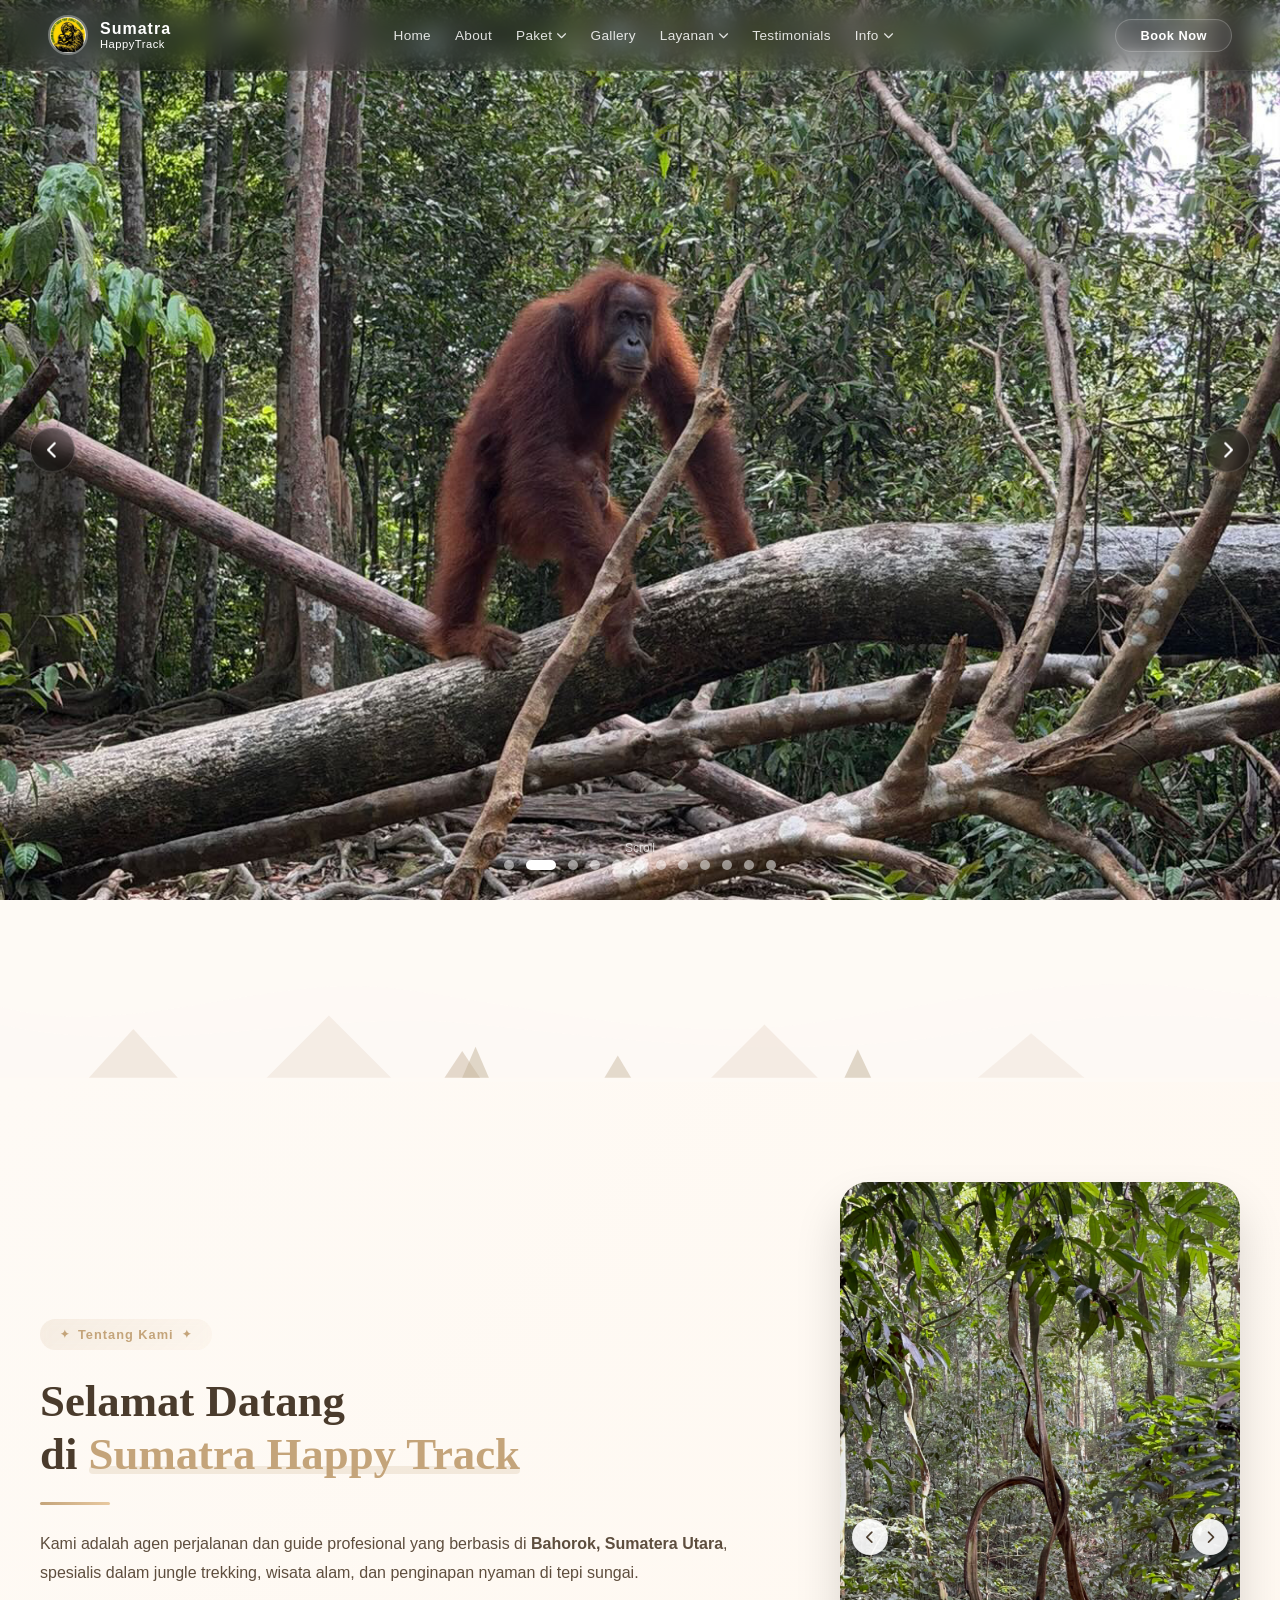
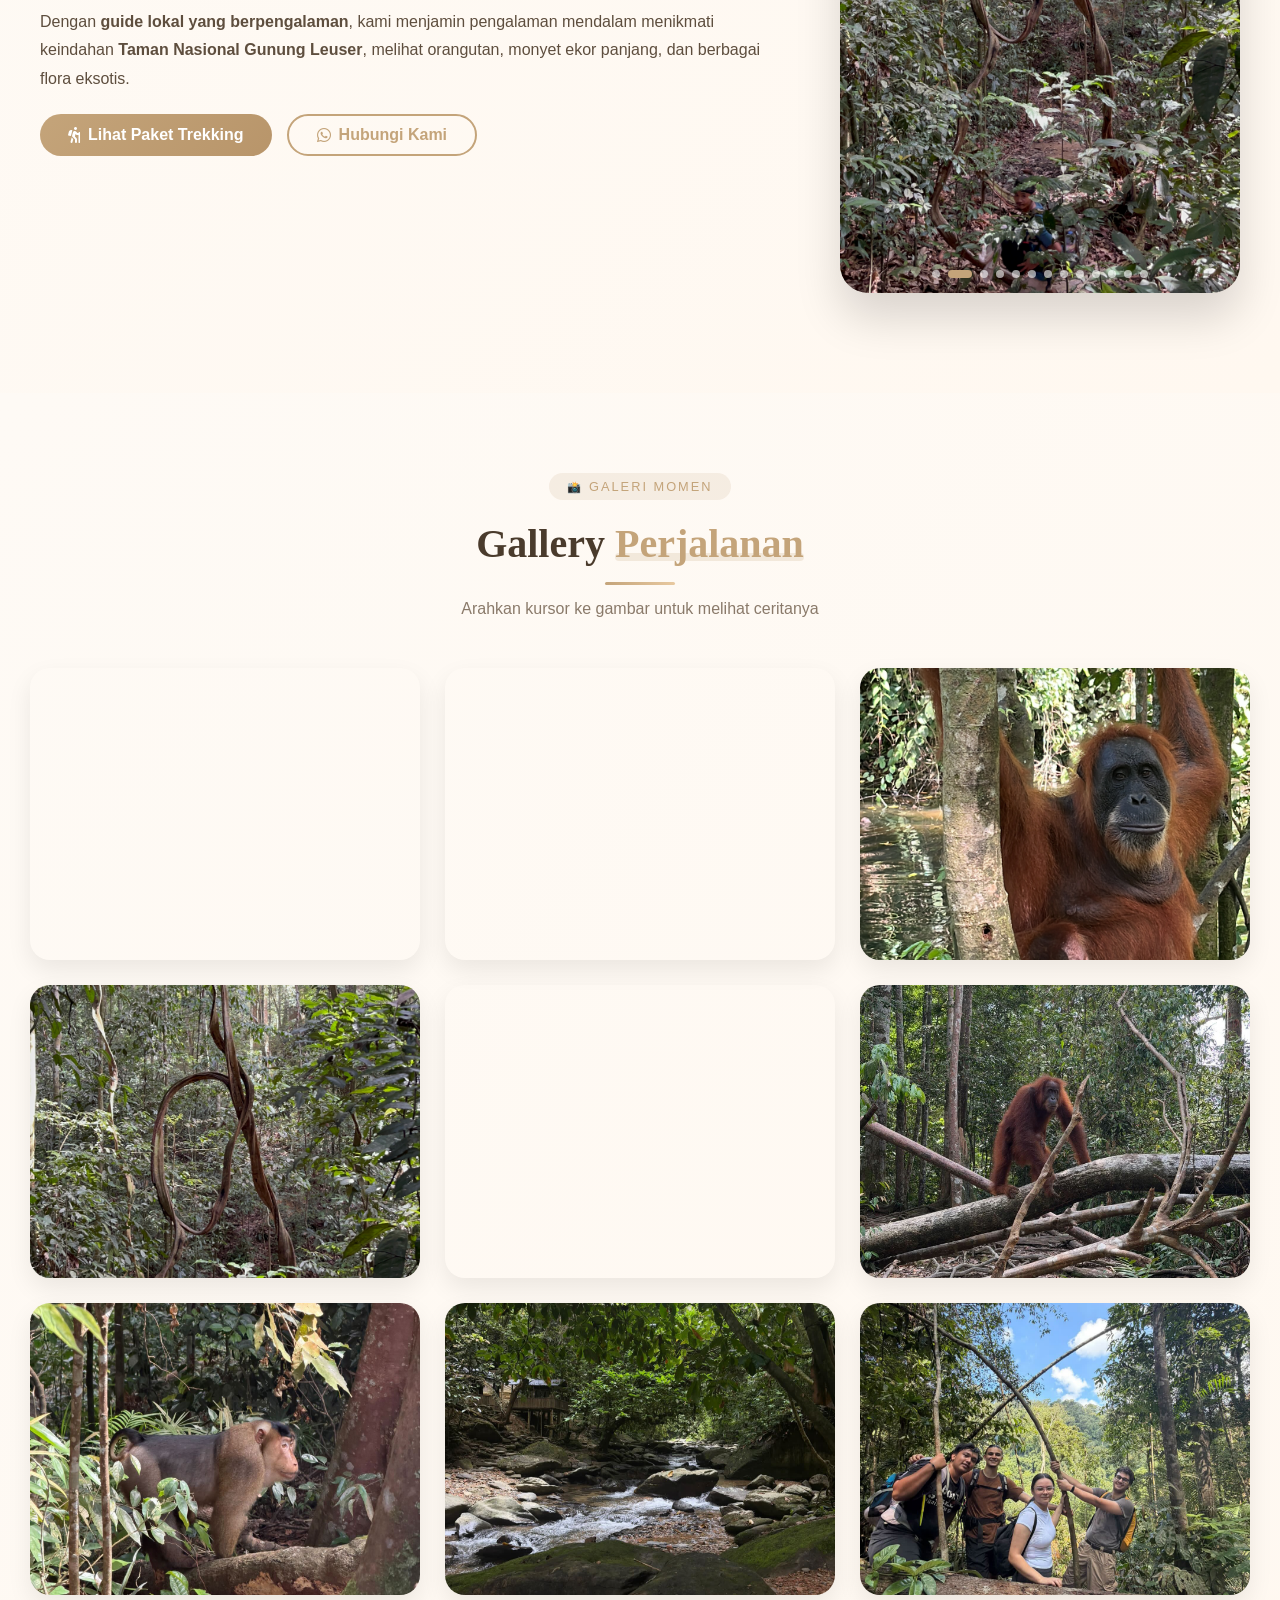
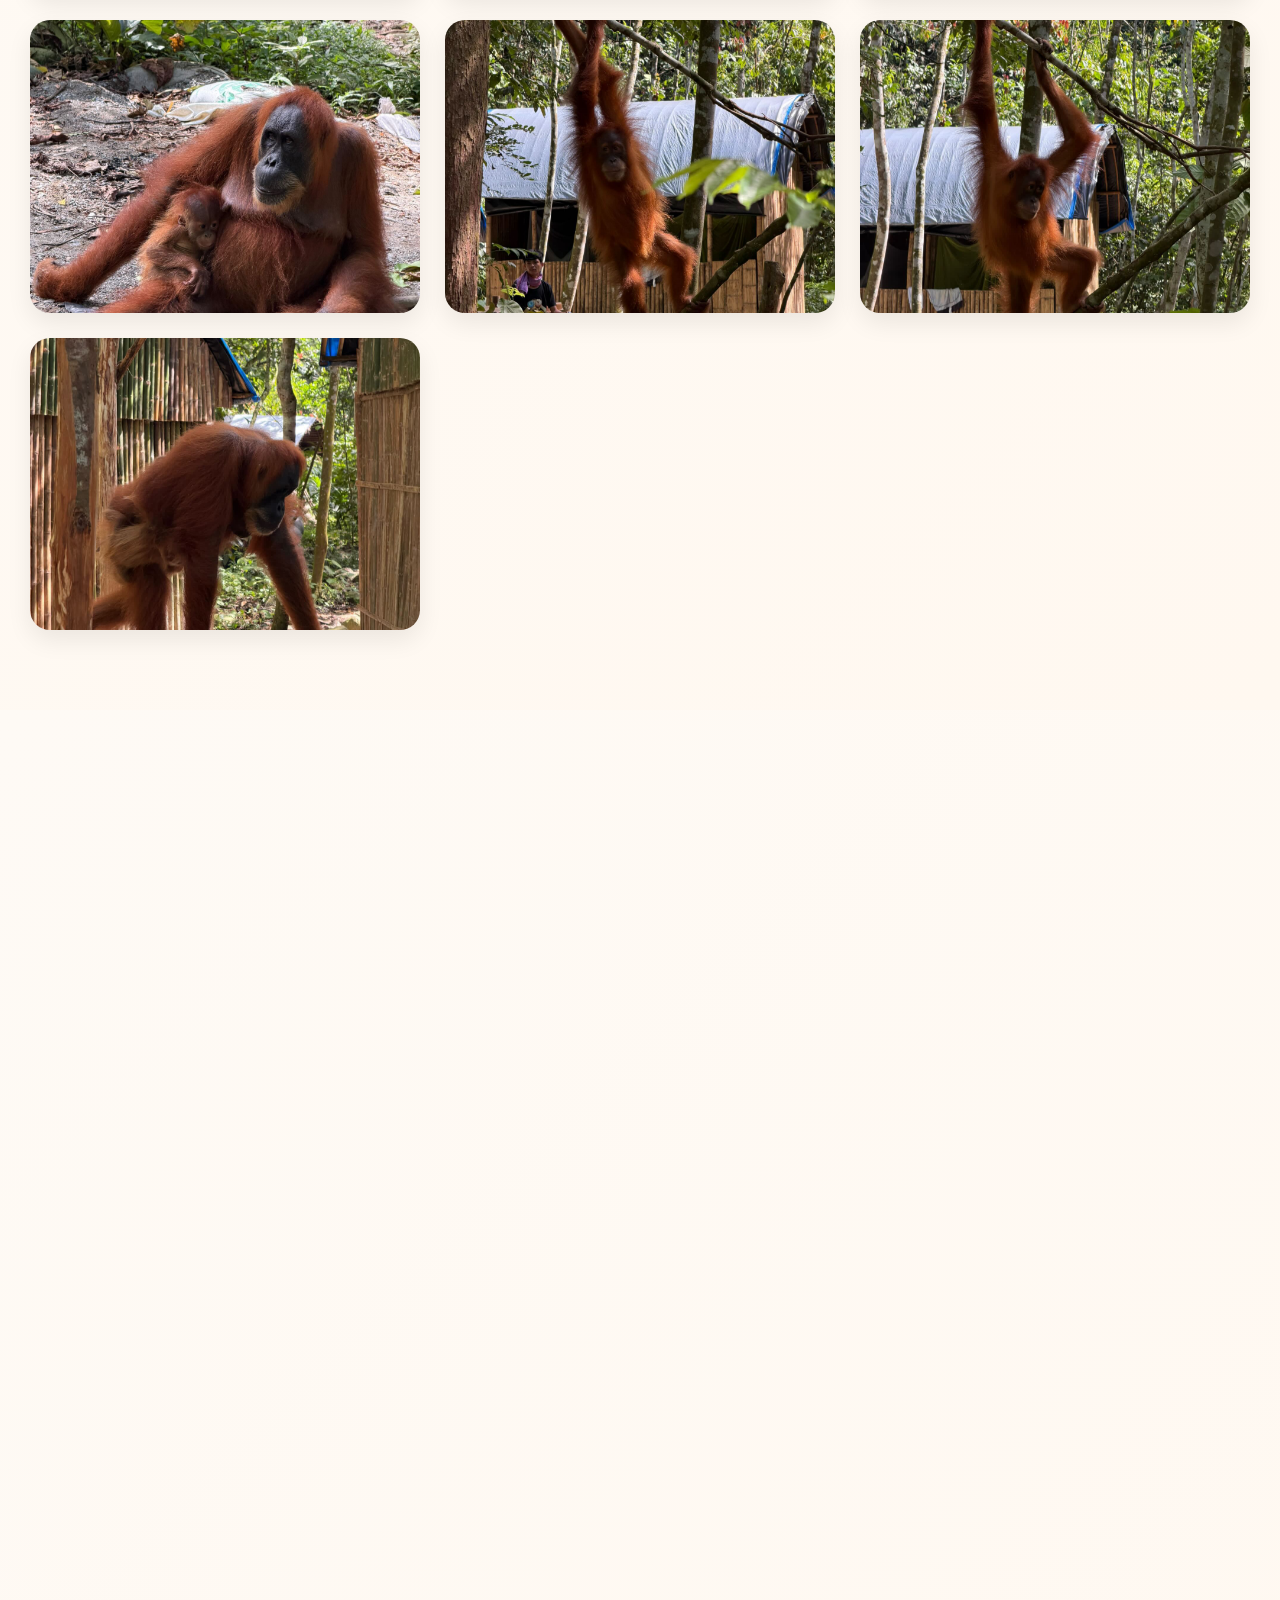
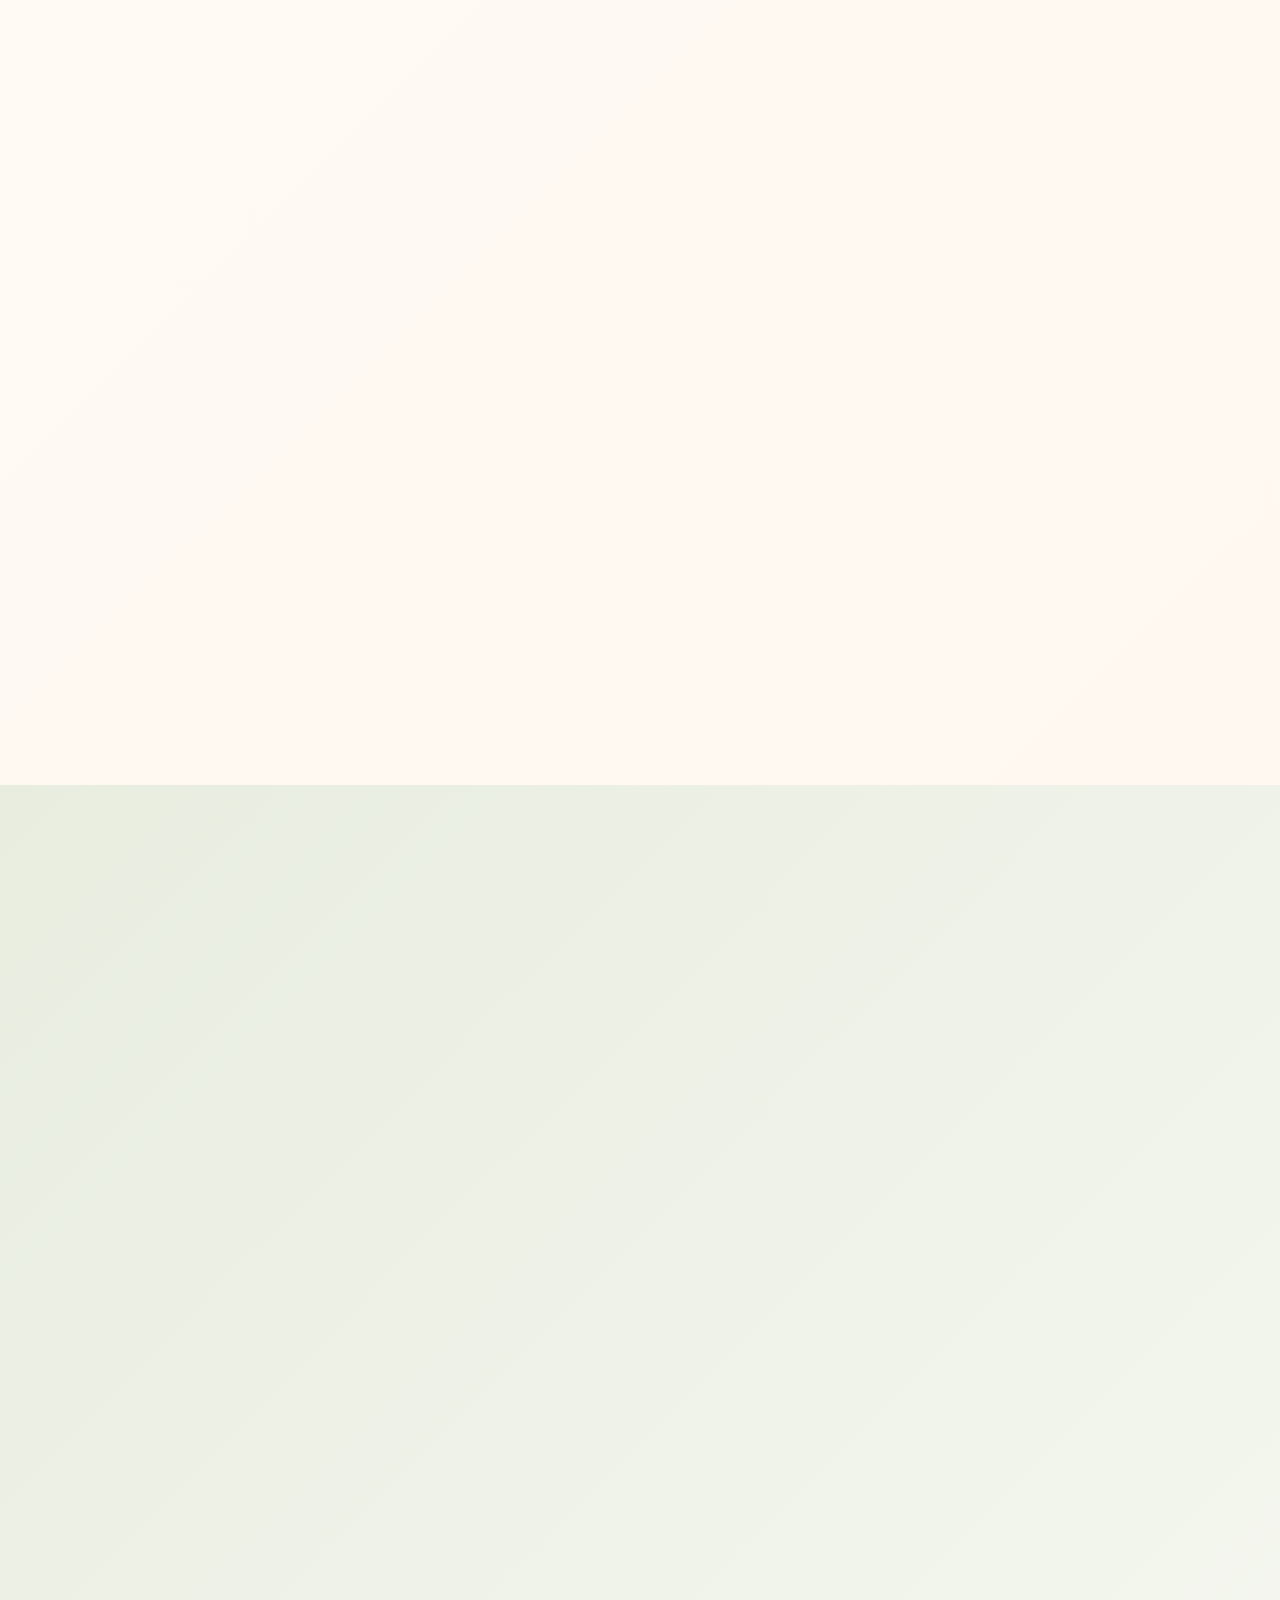
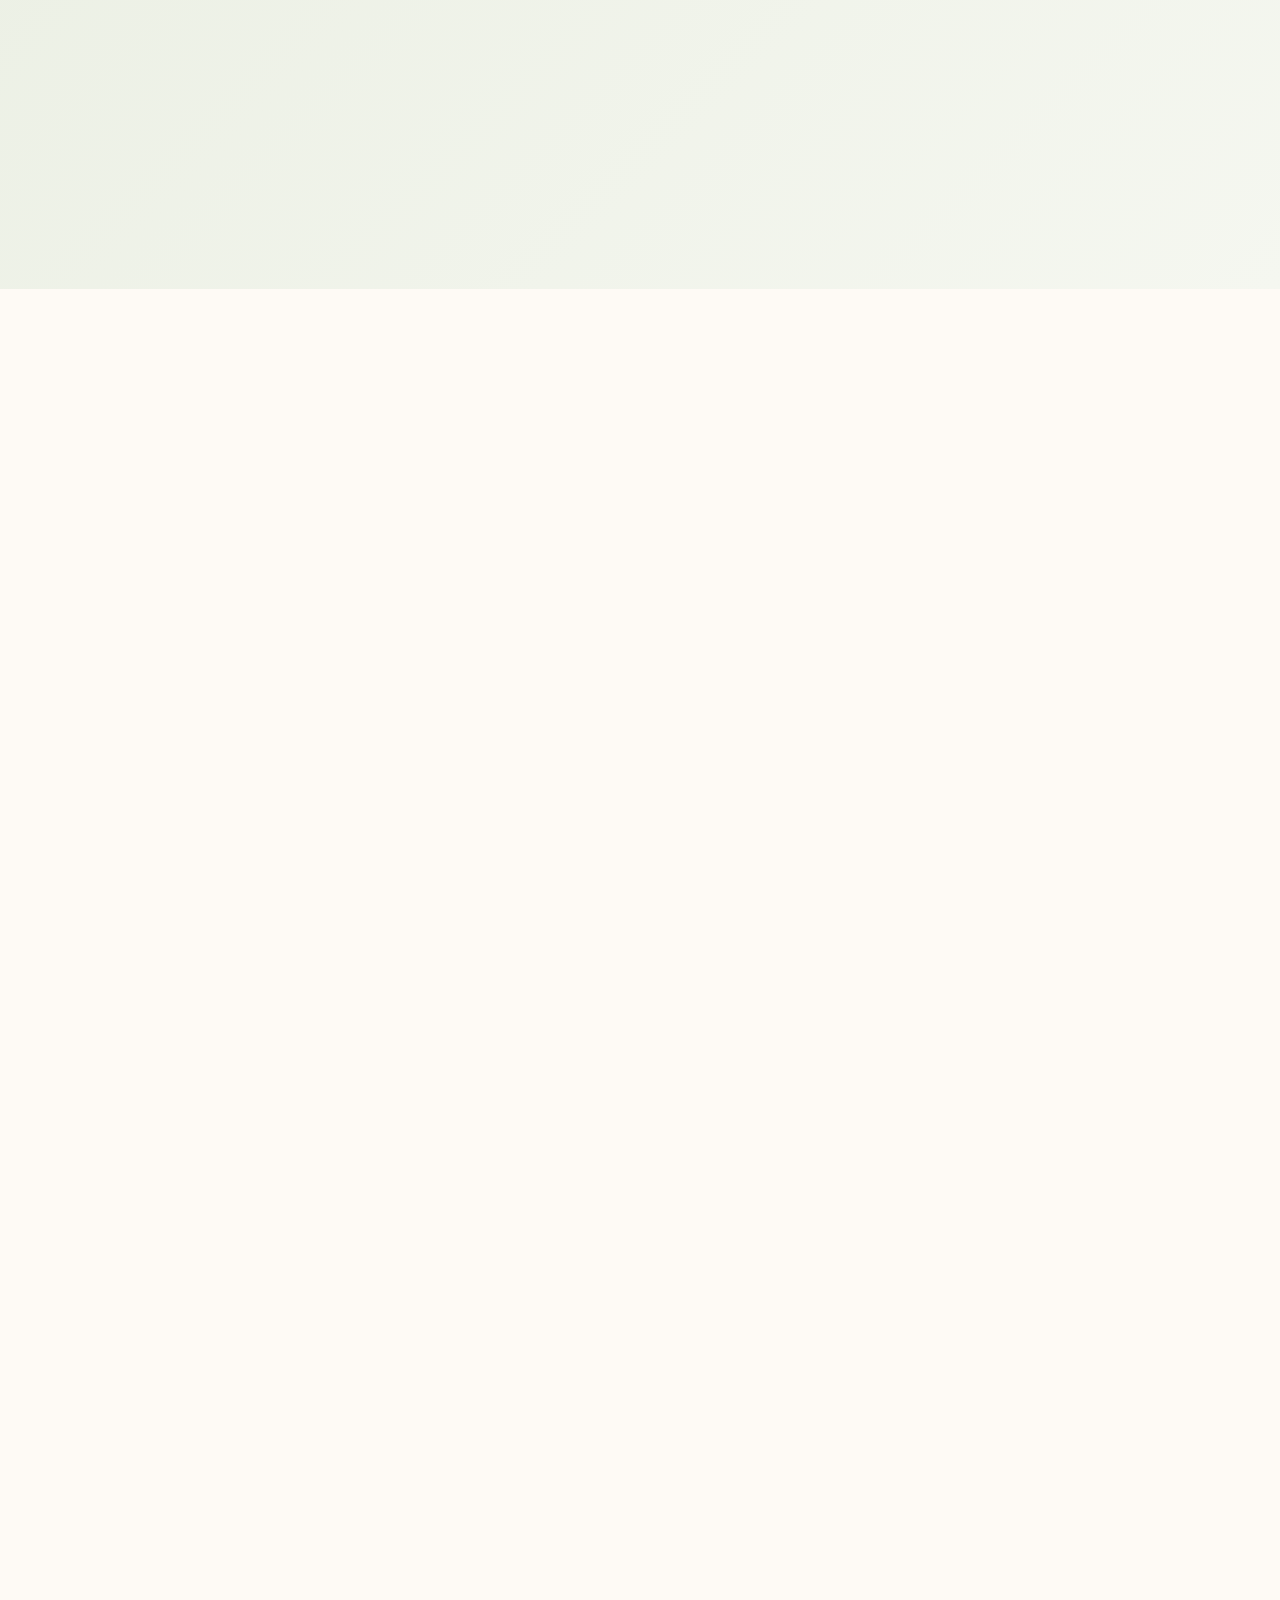
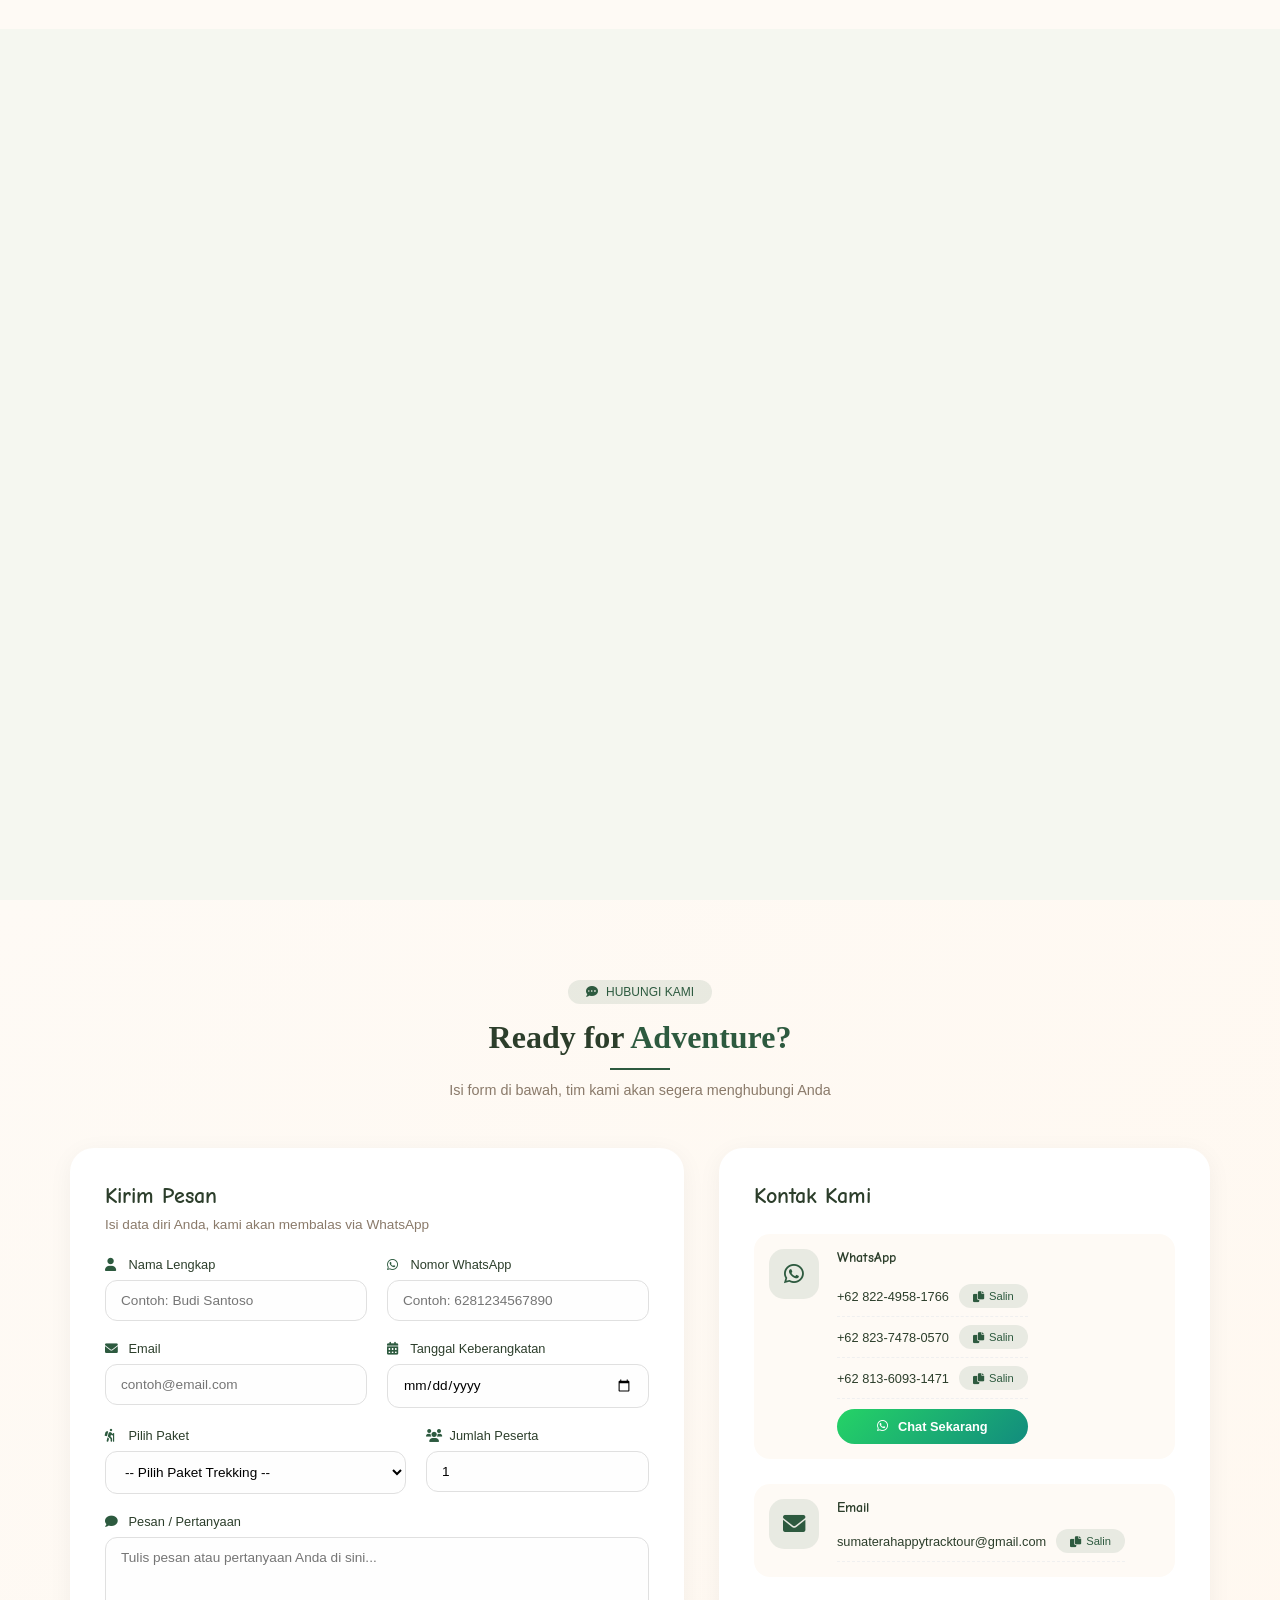
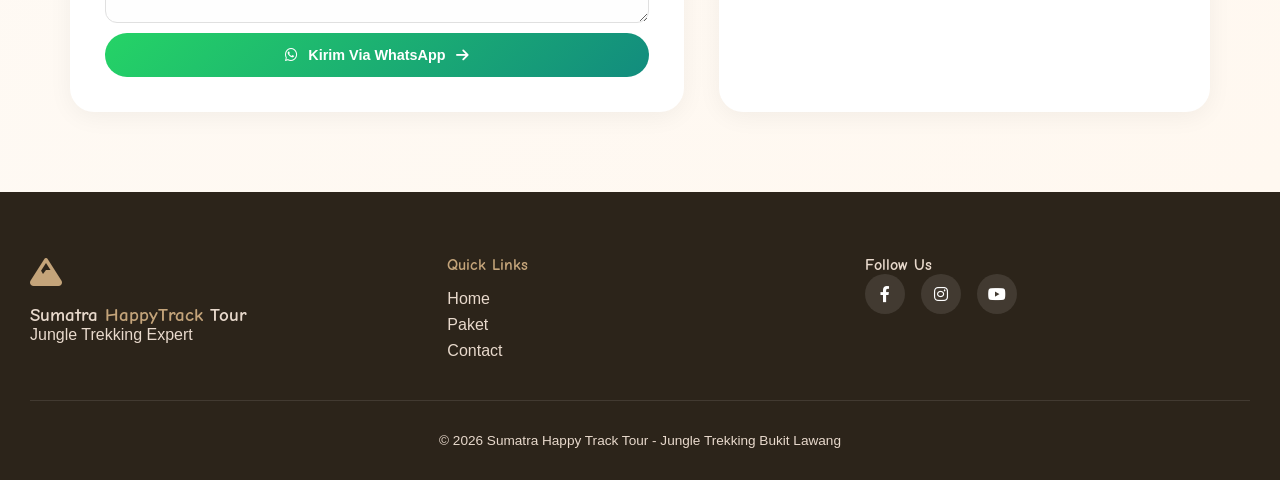
==== index.html @ bbbfa82f "Add files via upload" ====
<!DOCTYPE html>
<html lang="id">
<head>
    <meta charset="UTF-8">
    <meta name="viewport" content="width=device-width, initial-scale=1.0, user-scalable=yes">
    <title>Sumatra Happy Track Tour | Jungle Trekking Adventure</title>
    <link rel="preconnect" href="https://fonts.googleapis.com">
    <link rel="preconnect" href="https://fonts.gstatic.com" crossorigin>
    <link href="https://fonts.googleapis.com/css2?family=Comic+Neue:wght@300;400;500;600;700;800&display=swap" rel="stylesheet">
    <link rel="stylesheet" href="https://cdnjs.cloudflare.com/ajax/libs/font-awesome/6.0.0-beta3/css/all.min.css">
    <link rel="stylesheet" href="https://unpkg.com/aos@next/dist/aos.css" />
    <link rel="stylesheet" href="css/style.css">
</head>

    <!-- ========== NAVBAR DROPDOWN MENARIK ========== -->
    <nav class="navbar elegant-nav transparent">
        <div class="nav-container">
            <div class="logo">
                <a href="index.html">
                    <div class="logo-wrapper">
                        <img src="/logo/logo.PNG" alt="Logo" class="logo-img">
                        <div class="logo-text">
                            <span class="logo-main">Sumatra</span>
                            <span class="logo-accent">HappyTrack</span>
                        </div>
                    </div>
                </a>
            </div>
            
            <div class="nav-menu-wrapper">
                <ul class="nav-menu">
                    <li><a href="index.html#home">Home</a></li>
                    <li><a href="index.html#about">About</a></li>
                    
                    <!-- Dropdown Paket -->
                    <li class="dropdown">
                        <a href="#" class="dropdown-toggle">
                            Paket <i class="fas fa-chevron-down dropdown-icon"></i>
                        </a>
                        <ul class="dropdown-menu">
                            <li><a href="paket.html">Semua Paket</a></li>
                            <li><a href="paket.html#trekking">Trekking Paket</a></li>
                            <li><a href="transportasi.html">Transportasi</a></li>
                        </ul>
                    </li>
                    
                    <li><a href="index.html#gallery">Gallery</a></li>
                    
                    <!-- Dropdown Layanan -->
                    <li class="dropdown">
                        <a href="#" class="dropdown-toggle">
                            Layanan <i class="fas fa-chevron-down dropdown-icon"></i>
                        </a>
                        <ul class="dropdown-menu">
                            <li><a href="index.html#accommodation">Accommodation</a></li>
                            <li><a href="index.html#transportasi">Transportasi</a></li>
                            <li><a href="index.html#activities">Activities</a></li>
                        </ul>
                    </li>
                    
                    <li><a href="index.html#testimonials">Testimonials</a></li>
                    
                    <!-- Dropdown Info -->
                    <li class="dropdown">
                        <a href="#" class="dropdown-toggle">
                            Info <i class="fas fa-chevron-down dropdown-icon"></i>
                        </a>
                        <ul class="dropdown-menu">
                            <li><a href="index.html#faq">FAQ</a></li>
                            <li><a href="index.html#contact">Contact</a></li>
                        </ul>
                    </li>
                </ul>
            </div>
            
            <div class="nav-right">
                <a href="paket.html" class="btn-nav">Book Now</a>
                <div class="hamburger" id="hamburger">
                    <span></span>
                    <span></span>
                    <span></span>
                </div>
            </div>
        </div>
    </nav>

       <!-- ========== HERO FULL LAYAR BERSIH (HANYA SLIDESHOW) ========== -->
    <section id="home" class="hero-clean section-home">
        <div class="hero-slideshow-clean">
            <div class="hero-slide-clean" style="background-image: url('img/IMG_6645.JPG.jpeg');"></div>
            <div class="hero-slide-clean" style="background-image: url('img/IMG_6678.JPG.jpeg');"></div>
            <div class="hero-slide-clean" style="background-image: url('img/IMG_6679.JPG.jpeg');"></div>
            <div class="hero-slide-clean" style="background-image: url('img/IMG_6681.JPG.jpeg');"></div>
            <div class="hero-slide-clean" style="background-image: url('img/IMG_6683.JPG.jpeg');"></div>
            <div class="hero-slide-clean" style="background-image: url('img/IMG_6696.JPG.jpeg');"></div>
            <div class="hero-slide-clean" style="background-image: url('img/IMG_6700.JPG.jpeg');"></div>
            <div class="hero-slide-clean" style="background-image: url('img/IMG_6701.JPG.jpeg');"></div>
            <div class="hero-slide-clean" style="background-image: url('img/IMG_6703.JPG.jpeg');"></div>
        </div>

        <!-- Tombol navigasi -->
        <button class="slide-prev-clean"><i class="fas fa-chevron-left"></i></button>
        <button class="slide-next-clean"><i class="fas fa-chevron-right"></i></button>

        <!-- Dot indicator -->
        <div class="slide-dots-clean">
            <span class="dot-clean"></span>
            <span class="dot-clean"></span>
            <span class="dot-clean"></span>
            <span class="dot-clean"></span>
            <span class="dot-clean"></span>
            <span class="dot-clean"></span>
            <span class="dot-clean"></span>
            <span class="dot-clean"></span>
            <span class="dot-clean"></span>
            <span class="dot-clean"></span>
            <span class="dot-clean"></span>
            <span class="dot-clean"></span>
        </div>

        <!-- Scroll indicator -->
        <div class="scroll-clean">
            <span>Scroll</span>
            <i class="fas fa-chevron-down"></i>
        </div>
    </section>

     <div class="organic-divider">
        <svg class="organic-svg" xmlns="http://www.w3.org/2000/svg" viewBox="0 0 1440 200" preserveAspectRatio="none">
            <!-- Gelombang perbukitan 1 -->
            <path class="organic-wave" d="M0,120 C150,160 300,80 450,100 C600,120 750,160 900,140 C1050,120 1200,80 1350,100 L1440,110 L1440,200 L0,200 Z" fill="#fefaf5" opacity="0.9"/>
            
            <!-- Gelombang perbukitan 2 (lebih dalam) -->
            <path class="organic-wave-2" d="M0,140 C180,180 360,120 540,140 C720,160 900,180 1080,150 C1260,120 1380,130 1440,140 L1440,200 L0,200 Z" fill="#fefaf5" opacity="0.7"/>
            
            <!-- Puncak gunung kecil -->
            <path class="organic-mountain" d="M100,200 L150,145 L200,200 Z" fill="#e8d9cc" opacity="0.5"/>
            <path class="organic-mountain" d="M300,200 L370,130 L440,200 Z" fill="#e8d9cc" opacity="0.4"/>
            <path class="organic-mountain" d="M800,200 L860,140 L920,200 Z" fill="#e8d9cc" opacity="0.45"/>
            <path class="organic-mountain" d="M1100,200 L1160,150 L1220,200 Z" fill="#e8d9cc" opacity="0.35"/>
            
            <!-- Detail puncak hutan -->
            <path class="organic-forest" d="M500,200 L520,170 L540,200 Z" fill="#d4c4b0" opacity="0.6"/>
            <path class="organic-forest" d="M520,200 L535,165 L550,200 Z" fill="#c4b49a" opacity="0.5"/>
            <path class="organic-forest" d="M680,200 L695,175 L710,200 Z" fill="#d4c4b0" opacity="0.6"/>
            <path class="organic-forest" d="M950,200 L965,168 L980,200 Z" fill="#c4b49a" opacity="0.5"/>
        </svg>
    </div>

        <!-- ========== ABOUT SECTION - TEKS LEBIH MENARIK ========== -->
            <!-- ========== ABOUT SECTION - SEDERHANA & BERSIH ========== -->
    <section id="about" class="about-enhanced">
        <div class="container-about">
            <!-- TEKS DI KIRI -->
            <div class="about-text-left" data-aos="fade-right">
                <div class="about-badge">
                    <span class="badge-icon">✦</span> Tentang Kami <span class="badge-icon">✦</span>
                </div>
                
                <h2>
                    Selamat Datang
                    <br>di <span class="highlight-gold">Sumatra Happy Track</span>
                </h2>
                
                <div class="about-underline"></div>
                
                <p class="about-desc">
                    Kami adalah agen perjalanan dan guide profesional yang berbasis di 
                    <strong>Bahorok, Sumatera Utara</strong>, spesialis dalam jungle trekking, 
                    wisata alam, dan penginapan nyaman di tepi sungai.
                </p>
                
                <p class="about-desc">
                    Dengan <strong>guide lokal yang berpengalaman</strong>, kami menjamin 
                    pengalaman mendalam menikmati keindahan 
                    <strong>Taman Nasional Gunung Leuser</strong>, melihat orangutan, 
                    monyet ekor panjang, dan berbagai flora eksotis.
                </p>
                
                <!-- CTA BUTTONS (HANYA TOMBOL) -->
                <div class="about-contact-buttons">
                    <a href="paket.html" class="btn-about-gold">
                        <i class="fas fa-hiking"></i> Lihat Paket Trekking
                    </a>
                    <a href="index.html#contact" class="btn-about-outline">
                        <i class="fab fa-whatsapp"></i> Hubungi Kami
                    </a>
                </div>
            </div>
            
            <!-- GAMBAR DI KANAN (TETAP SAMA) -->
            <div class="about-image-right" data-aos="fade-left">
                <div class="about-slideshow">
                    <div class="about-slide" style="background-image: url('img/IMG_6593.JPG.jpeg');"></div>
                    <div class="about-slide" style="background-image: url('img/IMG_6645.JPG.jpeg');"></div>
                    <div class="about-slide" style="background-image: url('img/IMG_6678.JPG.jpeg');"></div>
                    <div class="about-slide" style="background-image: url('img/IMG_6679.JPG.jpeg');"></div>
                    <div class="about-slide" style="background-image: url('img/IMG_6681.JPG.jpeg');"></div>
                    <div class="about-slide" style="background-image: url('img/IMG_6683.JPG.jpeg');"></div>
                    <div class="about-slide" style="background-image: url('img/IMG_6696.JPG.jpeg');"></div>
                    <div class="about-slide" style="background-image: url('img/IMG_6700.JPG.jpeg');"></div>
                    <div class="about-slide" style="background-image: url('img/IMG_6701.JPG.jpeg');"></div>
                    <div class="about-slide" style="background-image: url('img/IMG_6703.JPG.jpeg');"></div>
                </div>
                
                <button class="about-slide-prev"><i class="fas fa-chevron-left"></i></button>
                <button class="about-slide-next"><i class="fas fa-chevron-right"></i></button>
                
                <div class="about-slide-dots">
                    <span class="about-dot active"></span>
                    <span class="about-dot"></span>
                    <span class="about-dot"></span>
                    <span class="about-dot"></span>
                    <span class="about-dot"></span>
                    <span class="about-dot"></span>
                    <span class="about-dot"></span>
                    <span class="about-dot"></span>
                    <span class="about-dot"></span>
                    <span class="about-dot"></span>
                    <span class="about-dot"></span>
                    <span class="about-dot"></span>
                    <span class="about-dot"></span>
                </div>
            </div>
        </div>
    </section>

        <!-- ========== GALLERY - TEKS DARI KANAN KE KIRI, SETENGAH GAMBAR ========== -->
    <section id="gallery" class="gallery-slide-half">
        <div class="container-gallery-slide">
            <div class="gallery-header-slide" data-aos="fade-up">
                <div class="gallery-badge-slide">
                    <span class="badge-icon">📸</span> GALERI MOMEN
                </div>
                <h2>Gallery <span class="highlight-gold">Perjalanan</span></h2>
                <div class="gallery-underline-slide"></div>
                <p class="gallery-subtitle-slide">Arahkan kursor ke gambar untuk melihat ceritanya</p>
            </div>

            <!-- GALLERY GRID -->
            <div class="gallery-grid-slide" data-aos="fade-up" data-aos-delay="100">
                
                <!-- Gambar 1 -->
                <div class="gallery-slide-card" data-img="img/IMG_6525.HEIC" data-title="Trekking Hutan Tropis" data-desc="Menyusuri hutan tropis Sumatera bersama guide lokal yang ramah">
                    <div class="gallery-slide-image" style="background-image: url('img/IMG_6525.HEIC');"></div>
                    <div class="gallery-slide-caption">
                        <div class="caption-slide-content">
                            <i class="fas fa-hiking"></i>
                            <h3>Trekking Hutan Tropis</h3>
                            <p>Menyusuri hutan tropis Sumatera bersama guide lokal yang ramah</p>
                            <button class="slide-view-btn" data-img="img/IMG_6525.HEIC" data-title="Trekking Hutan Tropis" data-desc="Menyusuri hutan tropis Sumatera bersama guide lokal yang ramah">
                                <i class="fas fa-eye"></i> Lihat
                            </button>
                        </div>
                    </div>
                </div>
                
                <!-- Gambar 2 -->
                <div class="gallery-slide-card" data-img="img/IMG_6526.HEIC" data-title="Bertemu Orangutan" data-desc="Momen langka bertemu orangutan liar di habitat aslinya">
                    <div class="gallery-slide-image" style="background-image: url('img/IMG_6526.HEIC');"></div>
                    <div class="gallery-slide-caption">
                        <div class="caption-slide-content">
                            <i class="fas fa-monkey"></i>
                            <h3>Bertemu Orangutan</h3>
                            <p>Momen langka bertemu orangutan liar di habitat aslinya</p>
                            <button class="slide-view-btn" data-img="img/IMG_6526.HEIC" data-title="Bertemu Orangutan" data-desc="Momen langka bertemu orangutan liar di habitat aslinya">
                                <i class="fas fa-eye"></i> Lihat
                            </button>
                        </div>
                    </div>
                </div>
                
                <!-- Gambar 3 -->
                <div class="gallery-slide-card" data-img="img/IMG_6593.JPG.jpeg" data-title="Sungai Jernih" data-desc="Pemandangan sungai yang jernih di tengah hutan Bukit Lawang">
                    <div class="gallery-slide-image" style="background-image: url('img/IMG_6593.JPG.jpeg');"></div>
                    <div class="gallery-slide-caption">
                        <div class="caption-slide-content">
                            <i class="fas fa-water"></i>
                            <h3>Sungai Jernih</h3>
                            <p>Pemandangan sungai yang jernih di tengah hutan Bukit Lawang</p>
                            <button class="slide-view-btn" data-img="img/IMG_6593.JPG.jpeg" data-title="Sungai Jernih" data-desc="Pemandangan sungai yang jernih di tengah hutan Bukit Lawang">
                                <i class="fas fa-eye"></i> Lihat
                            </button>
                        </div>
                    </div>
                </div>
                
                <!-- Gambar 4 -->
                <div class="gallery-slide-card" data-img="img/IMG_6645.JPG.jpeg" data-title="Jalur Menantang" data-desc="Trekking melewati jalur terjal dengan pemandangan memukau">
                    <div class="gallery-slide-image" style="background-image: url('img/IMG_6645.JPG.jpeg');"></div>
                    <div class="gallery-slide-caption">
                        <div class="caption-slide-content">
                            <i class="fas fa-mountain"></i>
                            <h3>Jalur Menantang</h3>
                            <p>Trekking melewati jalur terjal dengan pemandangan memukau</p>
                            <button class="slide-view-btn" data-img="img/IMG_6645.JPG.jpeg" data-title="Jalur Menantang" data-desc="Trekking melewati jalur terjal dengan pemandangan memukau">
                                <i class="fas fa-eye"></i> Lihat
                            </button>
                        </div>
                    </div>
                </div>
                
                <!-- Gambar 5 -->
                <div class="gallery-slide-card" data-img="img/IMG_6648.HEIC" data-title="Tim Profesional" data-desc="Didampingi guide berpengalaman yang ramah dan profesional">
                    <div class="gallery-slide-image" style="background-image: url('img/IMG_6648.HEIC');"></div>
                    <div class="gallery-slide-caption">
                        <div class="caption-slide-content">
                            <i class="fas fa-users"></i>
                            <h3>Tim Profesional</h3>
                            <p>Didampingi guide berpengalaman yang ramah dan profesional</p>
                            <button class="slide-view-btn" data-img="img/IMG_6648.HEIC" data-title="Tim Profesional" data-desc="Didampingi guide berpengalaman yang ramah dan profesional">
                                <i class="fas fa-eye"></i> Lihat
                            </button>
                        </div>
                    </div>
                </div>
                
                <!-- Gambar 6 -->
                <div class="gallery-slide-card" data-img="img/IMG_6678.JPG.jpeg" data-title="Flora Endemik" data-desc="Keindahan flora unik yang hanya ada di Gunung Leuser">
                    <div class="gallery-slide-image" style="background-image: url('img/IMG_6678.JPG.jpeg');"></div>
                    <div class="gallery-slide-caption">
                        <div class="caption-slide-content">
                            <i class="fas fa-leaf"></i>
                            <h3>Flora Endemik</h3>
                            <p>Keindahan flora unik yang hanya ada di Gunung Leuser</p>
                            <button class="slide-view-btn" data-img="img/IMG_6678.JPG.jpeg" data-title="Flora Endemik" data-desc="Keindahan flora unik yang hanya ada di Gunung Leuser">
                                <i class="fas fa-eye"></i> Lihat
                            </button>
                        </div>
                    </div>
                </div>
                
                <!-- Gambar 7 -->
                <div class="gallery-slide-card" data-img="img/IMG_6679.JPG.jpeg" data-title="Camping Adventure" data-desc="Bermalam di hutan ditemani suara alam yang menenangkan">
                    <div class="gallery-slide-image" style="background-image: url('img/IMG_6679.JPG.jpeg');"></div>
                    <div class="gallery-slide-caption">
                        <div class="caption-slide-content">
                            <i class="fas fa-campground"></i>
                            <h3>Camping Adventure</h3>
                            <p>Bermalam di hutan ditemani suara alam yang menenangkan</p>
                            <button class="slide-view-btn" data-img="img/IMG_6679.JPG.jpeg" data-title="Camping Adventure" data-desc="Bermalam di hutan ditemani suara alam yang menenangkan">
                                <i class="fas fa-eye"></i> Lihat
                            </button>
                        </div>
                    </div>
                </div>
                
                <!-- Gambar 8 -->
                <div class="gallery-slide-card" data-img="img/IMG_6681.JPG.jpeg" data-title="Sunrise di Hutan" data-desc="Matahari terbit dari balik pepohonan hutan Sumatera">
                    <div class="gallery-slide-image" style="background-image: url('img/IMG_6681.JPG.jpeg');"></div>
                    <div class="gallery-slide-caption">
                        <div class="caption-slide-content">
                            <i class="fas fa-sun"></i>
                            <h3>Sunrise di Hutan</h3>
                            <p>Matahari terbit dari balik pepohonan hutan Sumatera</p>
                            <button class="slide-view-btn" data-img="img/IMG_6681.JPG.jpeg" data-title="Sunrise di Hutan" data-desc="Matahari terbit dari balik pepohonan hutan Sumatera">
                                <i class="fas fa-eye"></i> Lihat
                            </button>
                        </div>
                    </div>
                </div>
                
                <!-- Gambar 9 -->
                <div class="gallery-slide-card" data-img="img/IMG_6683.JPG.jpeg" data-title="River Tubing" data-desc="Sensasi menyusuri sungai dengan arus yang menyegarkan">
                    <div class="gallery-slide-image" style="background-image: url('img/IMG_6683.JPG.jpeg');"></div>
                    <div class="gallery-slide-caption">
                        <div class="caption-slide-content">
                            <i class="fas fa-swimmer"></i>
                            <h3>River Tubing</h3>
                            <p>Sensasi menyusuri sungai dengan arus yang menyegarkan</p>
                            <button class="slide-view-btn" data-img="img/IMG_6683.JPG.jpeg" data-title="River Tubing" data-desc="Sensasi menyusuri sungai dengan arus yang menyegarkan">
                                <i class="fas fa-eye"></i> Lihat
                            </button>
                        </div>
                    </div>
                </div>
                
                <!-- Gambar 10 -->
                <div class="gallery-slide-card" data-img="img/IMG_6696.JPG.jpeg" data-title="Spot Foto Eksotis" data-desc="Spot foto terbaik dengan latar hutan tropis">
                    <div class="gallery-slide-image" style="background-image: url('img/IMG_6696.JPG.jpeg');"></div>
                    <div class="gallery-slide-caption">
                        <div class="caption-slide-content">
                            <i class="fas fa-camera"></i>
                            <h3>Spot Foto Eksotis</h3>
                            <p>Spot foto terbaik dengan latar hutan tropis</p>
                            <button class="slide-view-btn" data-img="img/IMG_6696.JPG.jpeg" data-title="Spot Foto Eksotis" data-desc="Spot foto terbaik dengan latar hutan tropis">
                                <i class="fas fa-eye"></i> Lihat
                            </button>
                        </div>
                    </div>
                </div>
                
                <!-- Gambar 11 -->
                <div class="gallery-slide-card" data-img="img/IMG_6700.JPG.jpeg" data-title="Monyet Ramah" data-desc="Monyet ramah yang sering menemani perjalanan">
                    <div class="gallery-slide-image" style="background-image: url('img/IMG_6700.JPG.jpeg');"></div>
                    <div class="gallery-slide-caption">
                        <div class="caption-slide-content">
                            <i class="fas fa-paw"></i>
                            <h3>Monyet Ramah</h3>
                            <p>Monyet ramah yang sering menemani perjalanan</p>
                            <button class="slide-view-btn" data-img="img/IMG_6700.JPG.jpeg" data-title="Monyet Ramah" data-desc="Monyet ramah yang sering menemani perjalanan">
                                <i class="fas fa-eye"></i> Lihat
                            </button>
                        </div>
                    </div>
                </div>
                
                <!-- Gambar 12 -->
                <div class="gallery-slide-card" data-img="img/IMG_6701.JPG.jpeg" data-title="Air Terjun Tersembunyi" data-desc="Air terjun cantik di dalam kawasan Gunung Leuser">
                    <div class="gallery-slide-image" style="background-image: url('img/IMG_6701.JPG.jpeg');"></div>
                    <div class="gallery-slide-caption">
                        <div class="caption-slide-content">
                            <i class="fas fa-tint"></i>
                            <h3>Air Terjun Tersembunyi</h3>
                            <p>Air terjun cantik di dalam kawasan Gunung Leuser</p>
                            <button class="slide-view-btn" data-img="img/IMG_6701.JPG.jpeg" data-title="Air Terjun Tersembunyi" data-desc="Air terjun cantik di dalam kawasan Gunung Leuser">
                                <i class="fas fa-eye"></i> Lihat
                            </button>
                        </div>
                    </div>
                </div>
                
                <!-- Gambar 13 -->
                <div class="gallery-slide-card" data-img="img/IMG_6703.JPG.jpeg" data-title="Kebahagiaan Sejati" data-desc="Mengabadikan momen bahagia bersama rombongan trekking">
                    <div class="gallery-slide-image" style="background-image: url('img/IMG_6703.JPG.jpeg');"></div>
                    <div class="gallery-slide-caption">
                        <div class="caption-slide-content">
                            <i class="fas fa-smile"></i>
                            <h3>Kebahagiaan Sejati</h3>
                            <p>Mengabadikan momen bahagia bersama rombongan trekking</p>
                            <button class="slide-view-btn" data-img="img/IMG_6703.JPG.jpeg" data-title="Kebahagiaan Sejati" data-desc="Mengabadikan momen bahagia bersama rombongan trekking">
                                <i class="fas fa-eye"></i> Lihat
                            </button>
                        </div>
                    </div>
                </div>
            </div>
        </div>
        
        <!-- LIGHTBOX MODAL -->
        <div id="lightbox-slide" class="lightbox-slide">
            <div class="lightbox-content-slide">
                <span class="lightbox-close-slide">&times;</span>
                <img id="lightbox-img-slide" class="lightbox-img-slide">
                <div class="lightbox-info-slide">
                    <h3 id="lightbox-title-slide"></h3>
                    <p id="lightbox-desc-slide"></p>
                </div>
            </div>
        </div>
    </section>

    <!-- ========== ACCOMMODATION SECTION - HORIZONTAL CARD ========== -->
    <section id="accommodation" class="accom-horizontal">
        <div class="container-accom-horizontal">
            <div class="accom-header" data-aos="fade-up">
                <div class="accom-badge">
                    <span class="badge-icon">🏨</span> TEMPAT MENGINAP
                </div>
                <h2>Our <span class="highlight-green">Accommodation</span></h2>
                <div class="accom-underline"></div>
                <p class="accom-subtitle">Nikmati kenyamanan menginap di tepi sungai dengan pemandangan alam yang memukau</p>
            </div>

            <!-- Card 1 - Main Guest House (Horizontal) -->
            <div class="accom-card-horizontal main-card" data-aos="fade-up" data-aos-delay="100">
                <div class="accom-badge-popular">⭐ MOST POPULAR</div>
                <div class="accom-image-horizontal">
                    <div class="accom-img" style="background-image: url('img/IMG_6678.JPG.jpeg');"></div>
                    <div class="accom-rating-horizontal">
                        <i class="fas fa-star"></i>
                        <i class="fas fa-star"></i>
                        <i class="fas fa-star"></i>
                        <i class="fas fa-star"></i>
                        <i class="fas fa-star-half-alt"></i>
                        <span>4.9</span>
                    </div>
                </div>
                <div class="accom-content-horizontal">
                    <div class="accom-icon-horizontal">
                        <i class="fas fa-home"></i>
                    </div>
                    <h3>Sumatra Happy Track Guest House</h3>
                    <p class="accom-location-horizontal">
                        <i class="fas fa-map-marker-alt"></i> Dusun IV Timbang Jaya, Bahorok
                    </p>
                    <p class="accom-desc-horizontal">Penginapan pribadi dengan pemandangan sungai, kamar bersih, sarapan included. Lokasi strategis dekat start trekking.</p>
                    
                    <div class="accom-facilities-horizontal">
                        <span class="facility-horizontal"><i class="fas fa-wifi"></i> Free WiFi</span>
                        <span class="facility-horizontal"><i class="fas fa-utensils"></i> Breakfast</span>
                        <span class="facility-horizontal"><i class="fas fa-fan"></i> AC</span>
                        <span class="facility-horizontal"><i class="fas fa-shower"></i> Hot Water</span>
                        <span class="facility-horizontal"><i class="fas fa-mountain"></i> River View</span>
                    </div>
                    
                    <div class="accom-booking-horizontal">
                        <div class="booking-price-horizontal">
                            <span class="price-from-horizontal">Start from</span>
                            <span class="price-value-horizontal">Rp 250K</span>
                            <span class="price-night-horizontal">/night</span>
                        </div>
                        <a href="#" class="booking-btn-horizontal">
                            <i class="fab fa-booking"></i> Book Now on Booking.com
                            <span class="btn-arrow-horizontal">→</span>
                        </a>
                    </div>
                </div>
            </div>

            <!-- Card 2 - Eco Lodge (Horizontal) -->
            <div class="accom-card-horizontal" data-aos="fade-up" data-aos-delay="200">
                <div class="accom-image-horizontal">
                    <div class="accom-img" style="background-image: url('img/IMG_6679.JPG.jpeg');"></div>
                    <div class="accom-rating-horizontal">
                        <i class="fas fa-star"></i>
                        <i class="fas fa-star"></i>
                        <i class="fas fa-star"></i>
                        <i class="fas fa-star"></i>
                        <i class="far fa-star"></i>
                        <span>4.6</span>
                    </div>
                </div>
                <div class="accom-content-horizontal">
                    <div class="accom-icon-horizontal">
                        <i class="fas fa-leaf"></i>
                    </div>
                    <h3>Eco Lodge Bukit Lawang</h3>
                    <p class="accom-location-horizontal">
                        <i class="fas fa-map-marker-alt"></i> Bukit Lawang, 5 min to entrance
                    </p>
                    <p class="accom-desc-horizontal">Penginapan ramah lingkungan dengan fasilitas modern, restoran, dan pemandangan sungai yang eksotis.</p>
                    
                    <div class="accom-facilities-horizontal">
                        <span class="facility-horizontal"><i class="fas fa-wifi"></i> Free WiFi</span>
                        <span class="facility-horizontal"><i class="fas fa-utensils"></i> Restaurant</span>
                        <span class="facility-horizontal"><i class="fas fa-tree"></i> Garden View</span>
                        <span class="facility-horizontal"><i class="fas fa-coffee"></i> Coffee Shop</span>
                    </div>
                    
                    <div class="accom-booking-horizontal">
                        <div class="booking-price-horizontal">
                            <span class="price-from-horizontal">Start from</span>
                            <span class="price-value-horizontal">Rp 350K</span>
                            <span class="price-night-horizontal">/night</span>
                        </div>
                        <a href="#" class="booking-btn-horizontal secondary">
                            <i class="fas fa-calendar-check"></i> Check Availability
                            <span class="btn-arrow-horizontal">→</span>
                        </a>
                    </div>
                </div>
            </div>

            <!-- Card 3 - Jungle Inn (Horizontal) -->
            <div class="accom-card-horizontal" data-aos="fade-up" data-aos-delay="300">
                <div class="accom-image-horizontal">
                    <div class="accom-img" style="background-image: url('img/IMG_6681.JPG.jpeg');"></div>
                    <div class="accom-rating-horizontal">
                        <i class="fas fa-star"></i>
                        <i class="fas fa-star"></i>
                        <i class="fas fa-star"></i>
                        <i class="fas fa-star"></i>
                        <i class="far fa-star"></i>
                        <span>4.5</span>
                    </div>
                </div>
                <div class="accom-content-horizontal">
                    <div class="accom-icon-horizontal">
                        <i class="fas fa-tree"></i>
                    </div>
                    <h3>Jungle Inn</h3>
                    <p class="accom-location-horizontal">
                        <i class="fas fa-map-marker-alt"></i> Tepi Sungai Bahorok
                    </p>
                    <p class="accom-desc-horizontal">Homestay tradisional dengan keramahan khas Sumatera, suasana asri, tenang, dan dekat dengan alam.</p>
                    
                    <div class="accom-facilities-horizontal">
                        <span class="facility-horizontal"><i class="fas fa-wifi"></i> Free WiFi</span>
                        <span class="facility-horizontal"><i class="fas fa-mug-hot"></i> Coffee/Tea</span>
                        <span class="facility-horizontal"><i class="fas fa-fire"></i> Bonfire</span>
                        <span class="facility-horizontal"><i class="fas fa-parking"></i> Parking</span>
                    </div>
                    
                    <div class="accom-booking-horizontal">
                        <div class="booking-price-horizontal">
                            <span class="price-from-horizontal">Start from</span>
                            <span class="price-value-horizontal">Rp 180K</span>
                            <span class="price-night-horizontal">/night</span>
                        </div>
                        <a href="#" class="booking-btn-horizontal secondary">
                            <i class="fas fa-calendar-check"></i> Check Availability
                            <span class="btn-arrow-horizontal">→</span>
                        </a>
                    </div>
                </div>
            </div>

            <!-- Info Banner -->
            <div class="accom-info-banner-horizontal" data-aos="fade-up">
                <div class="info-icon-horizontal">
                    <i class="fas fa-gift"></i>
                </div>
                <div class="info-text-horizontal">
                    <h4>Special Package for Trekking Guests ✨</h4>
                    <p>Booking paket trekking + akomodasi dapat diskon hingga 15% dan free airport transfer!</p>
                </div>
                <a href="index.html#contact" class="info-btn-horizontal">
                    Contact Us <i class="fas fa-arrow-right"></i>
                </a>
            </div>
        </div>
    </section>

        <!-- ========== OUR TRANSPORTATION SECTION ========== -->
    <section id="transportasi" class="transportasi-modern">
        <div class="container-transport-modern">
            <div class="transport-header" data-aos="fade-up">
                <div class="transport-badge">
                    <span class="badge-icon"></span> OUR TRANSPORTATION
                </div>
                <h2>Mudah & <span class="highlight-green">Nyaman</span></h2>
                <div class="transport-underline"></div>
                <p class="transport-subtitle">Layanan transportasi terpercaya untuk perjalanan Anda di Sumatera Utara</p>
            </div>

            <div class="transport-options" data-aos="fade-up" data-aos-delay="100">
                <!-- Option 1: Share Taxi -->
                <div class="transport-option-card">
                    <div class="option-icon">
                        <i class="fas fa-taxi"></i>
                    </div>
                    <div class="option-content">
                        <h3>SHARE TAXI SERVICE</h3>
                        <p>Layanan antar jemput antar kota dengan harga terjangkau dan armada nyaman</p>
                        <div class="option-features">
                            <span><i class="fas fa-user-friends"></i> Shared Trip</span>
                            <span><i class="fas fa-clock"></i> Flexible Schedule</span>
                            <span><i class="fas fa-shield-alt"></i> Insured</span>
                        </div>
                    </div>
                    <button class="transport-cta" onclick="window.location.href='transportasi.html'">
                        Lihat Detail <i class="fas fa-arrow-right"></i>
                    </button>
                </div>

                <!-- Option 2: Private Charter -->
                <div class="transport-option-card">
                    <div class="option-icon">
                        <i class="fas fa-car-side"></i>
                    </div>
                    <div class="option-content">
                        <h3>PRIVATE CHARTER</h3>
                        <p>Armada pribadi untuk perjalanan eksklusif bersama keluarga atau grup</p>
                        <div class="option-features">
                            <span><i class="fas fa-user-tie"></i> Private Trip</span>
                            <span><i class="fas fa-calendar"></i> Custom Schedule</span>
                            <span><i class="fas fa-wifi"></i> Free WiFi</span>
                        </div>
                    </div>
                    <button class="transport-cta" onclick="window.location.href='transportasi.html'">
                        Lihat Detail <i class="fas fa-arrow-right"></i>
                    </button>
                </div>

                <!-- Option 3: Airport Transfer -->
                <div class="transport-option-card">
                    <div class="option-icon">
                        <i class="fas fa-plane-arrival"></i>
                    </div>
                    <div class="option-content">
                        <h3>AIRPORT TRANSFER</h3>
                        <p>Penjemputan dan pengantaran dari/ke Bandara Kualanamu (KNO)</p>
                        <div class="option-features">
                            <span><i class="fas fa-clock"></i> 24/7 Service</span>
                            <span><i class="fas fa-luggage-cart"></i> Luggage Help</span>
                            <span><i class="fas fa-hand-holding-heart"></i> Meet & Greet</span>
                        </div>
                    </div>
                    <button class="transport-cta" onclick="window.location.href='transportasi.html'">
                        Lihat Detail <i class="fas fa-arrow-right"></i>
                    </button>
                </div>
            </div>

            <!-- Info tambahan -->
            <div class="transport-info" data-aos="fade-up" data-aos-delay="200">
                <div class="info-item">
                    <i class="fas fa-headset"></i>
                    <h4>24/7 Customer Support</h4>
                    <p>Tim kami siap membantu Anda kapan saja</p>
                </div>
                <div class="info-item">
                    <i class="fas fa-money-bill-wave"></i>
                    <h4>Best Price Guarantee</h4>
                    <p>Harga terbaik dengan layanan terbaik</p>
                </div>
                <div class="info-item">
                    <i class="fas fa-check-circle"></i>
                    <h4>Verified Drivers</h4>
                    <p>Driver profesional dan berpengalaman</p>
                </div>
            </div>

            <div class="transport-button-wrapper" data-aos="fade-up" data-aos-delay="300">
                <a href="transportasi.html" class="transport-main-btn">
                    <i class="fas fa-map-marked-alt"></i> Lihat Semua Rute & Harga
                    <i class="fas fa-arrow-right"></i>
                </a>
            </div>
        </div>
    </section>

    <!-- ========== EXCITING ACTIVITIES - SUPER MENARIK ========== -->
    <section id="activities" class="activities-modern">
        <div class="container-activities">
            <div class="activities-header" data-aos="fade-up">
                <div class="activities-badge">
                    <span class="badge-icon">🏕️</span> LET'S HAVE FUN
                </div>
                <h2>Exciting <span class="highlight-green">Activities</span></h2>
                <div class="activities-underline"></div>
                <p class="activities-subtitle">Petualangan seru menanti Anda di hutan tropis Sumatera</p>
            </div>

            <div class="activities-grid-modern" data-aos="fade-up" data-aos-delay="100">
                
                <!-- Activity 1 - Jungle Trekking -->
                <div class="activity-card-modern">
                    <div class="activity-icon-wrapper">
                        <div class="activity-icon-bg">
                            <i class="fas fa-hiking"></i>
                        </div>
                    </div>
                    <div class="activity-number">01</div>
                    <h3>Jungle Trekking</h3>
                    <p>Jelajahi hutan tropis Sumatera bersama guide expert, temukan flora dan fauna endemik</p>
                    <div class="activity-details">
                        <span><i class="fas fa-clock"></i> 3-7 Days</span>
                        <span><i class="fas fa-users"></i> Group 2-6</span>
                        <span><i class="fas fa-signal"></i> Moderate</span>
                    </div>
                    <div class="activity-hover-effect">
                        <a href="paket.html" class="activity-link">Lihat Paket <i class="fas fa-arrow-right"></i></a>
                    </div>
                </div>

                <!-- Activity 2 - River Tubing -->
                <div class="activity-card-modern">
                    <div class="activity-icon-wrapper">
                        <div class="activity-icon-bg">
                            <i class="fas fa-water"></i>
                        </div>
                    </div>
                    <div class="activity-number">02</div>
                    <h3>River Tubing</h3>
                    <p>Sensasi menyusuri sungai dengan arus sedang, nikmati pemandangan hutan dari atas ban</p>
                    <div class="activity-details">
                        <span><i class="fas fa-clock"></i> 2-3 Hours</span>
                        <span><i class="fas fa-users"></i> Group 2-8</span>
                        <span><i class="fas fa-signal"></i> Easy</span>
                    </div>
                    <div class="activity-hover-effect">
                        <a href="index.html#contact" class="activity-link">Book Now <i class="fas fa-arrow-right"></i></a>
                    </div>
                </div>

                <!-- Activity 3 - Camping -->
                <div class="activity-card-modern">
                    <div class="activity-icon-wrapper">
                        <div class="activity-icon-bg">
                            <i class="fas fa-campground"></i>
                        </div>
                    </div>
                    <div class="activity-number">03</div>
                    <h3>Camping Adventure</h3>
                    <p>Bermalam di tengah hutan, api unggun, dan mendengarkan suara alam yang menenangkan</p>
                    <div class="activity-details">
                        <span><i class="fas fa-clock"></i> 1-2 Nights</span>
                        <span><i class="fas fa-users"></i> Group 2-10</span>
                        <span><i class="fas fa-signal"></i> Moderate</span>
                    </div>
                    <div class="activity-hover-effect">
                        <a href="index.html#contact" class="activity-link">Book Now <i class="fas fa-arrow-right"></i></a>
                    </div>
                </div>

                <!-- Activity 4 - Wildlife Photography -->
                <div class="activity-card-modern">
                    <div class="activity-icon-wrapper">
                        <div class="activity-icon-bg">
                            <i class="fas fa-camera-retro"></i>
                        </div>
                    </div>
                    <div class="activity-number">04</div>
                    <h3>Wildlife Photography</h3>
                    <p>Abadikan momen langka bersama orangutan dan satwa liar lainnya di habitat asli</p>
                    <div class="activity-details">
                        <span><i class="fas fa-clock"></i> Half Day</span>
                        <span><i class="fas fa-users"></i> Private</span>
                        <span><i class="fas fa-signal"></i> Easy</span>
                    </div>
                    <div class="activity-hover-effect">
                        <a href="index.html#contact" class="activity-link">Book Now <i class="fas fa-arrow-right"></i></a>
                    </div>
                </div>

                <!-- Activity 5 - Bird Watching -->
                <div class="activity-card-modern">
                    <div class="activity-icon-wrapper">
                        <div class="activity-icon-bg">
                            <i class="fas fa-binoculars"></i>
                        </div>
                    </div>
                    <div class="activity-number">05</div>
                    <h3>Bird Watching</h3>
                    <p>Amati berbagai spesies burung eksotis yang hanya ada di hutan Sumatera</p>
                    <div class="activity-details">
                        <span><i class="fas fa-clock"></i> 3-4 Hours</span>
                        <span><i class="fas fa-users"></i> Group 2-6</span>
                        <span><i class="fas fa-signal"></i> Easy</span>
                    </div>
                    <div class="activity-hover-effect">
                        <a href="index.html#contact" class="activity-link">Book Now <i class="fas fa-arrow-right"></i></a>
                    </div>
                </div>

                <!-- Activity 6 - Fruit Picking -->
                <div class="activity-card-modern">
                    <div class="activity-icon-wrapper">
                        <div class="activity-icon-bg">
                            <i class="fas fa-apple-alt"></i>
                        </div>
                    </div>
                    <div class="activity-number">06</div>
                    <h3>Fruit Picking</h3>
                    <p>Nikmati keseruan memetik buah tropis segar langsung dari kebun lokal</p>
                    <div class="activity-details">
                        <span><i class="fas fa-clock"></i> 2 Hours</span>
                        <span><i class="fas fa-users"></i> Family Friendly</span>
                        <span><i class="fas fa-signal"></i> Easy</span>
                    </div>
                    <div class="activity-hover-effect">
                        <a href="index.html#contact" class="activity-link">Book Now <i class="fas fa-arrow-right"></i></a>
                    </div>
                </div>

                <!-- Activity 7 - Traditional Cooking Class -->
                <div class="activity-card-modern">
                    <div class="activity-icon-wrapper">
                        <div class="activity-icon-bg">
                            <i class="fas fa-utensils"></i>
                        </div>
                    </div>
                    <div class="activity-number">07</div>
                    <h3>Traditional Cooking Class</h3>
                    <p>Belajar memasak masakan tradisional Sumatera bersama chef lokal</p>
                    <div class="activity-details">
                        <span><i class="fas fa-clock"></i> 3 Hours</span>
                        <span><i class="fas fa-users"></i> Group 2-8</span>
                        <span><i class="fas fa-signal"></i> Easy</span>
                    </div>
                    <div class="activity-hover-effect">
                        <a href="index.html#contact" class="activity-link">Book Now <i class="fas fa-arrow-right"></i></a>
                    </div>
                </div>

                <!-- Activity 8 - Village Tour -->
                <div class="activity-card-modern">
                    <div class="activity-icon-wrapper">
                        <div class="activity-icon-bg">
                            <i class="fas fa-hand-sparkles"></i>
                        </div>
                    </div>
                    <div class="activity-number">08</div>
                    <h3>Local Village Tour</h3>
                    <p>Kunjungi desa lokal, belajar budaya dan keramahan masyarakat Sumatera</p>
                    <div class="activity-details">
                        <span><i class="fas fa-clock"></i> Half Day</span>
                        <span><i class="fas fa-users"></i> Group 2-10</span>
                        <span><i class="fas fa-signal"></i> Easy</span>
                    </div>
                    <div class="activity-hover-effect">
                        <a href="index.html#contact" class="activity-link">Book Now <i class="fas fa-arrow-right"></i></a>
                    </div>
                </div>
            </div>

            <!-- Call to Action -->
            <div class="activities-cta" data-aos="fade-up" data-aos-delay="200">
                <div class="cta-content">
                    <i class="fas fa-smile-wink"></i>
                    <h3>Mau coba aktivitas seru lainnya?</h3>
                    <p>Hubungi kami untuk customize itinerary perjalananmu!</p>
                </div>
                <a href="index.html#contact" class="cta-button">
                    Konsultasi Gratis <i class="fas fa-arrow-right"></i>
                </a>
            </div>
        </div>
    </section>

    <!-- ========== TESTIMONIALS - SIMPEL ========== -->
    <section id="testimonials" class="testimonials-simpel">
        <div class="container-testimonials-simpel">
            <div class="testimonials-header-simpel" data-aos="fade-up">
                <div class="testimonials-badge-simpel">
                    <i class="fab fa-google"></i> Google Rating
                </div>
                <h2>Apa Kata <span class="highlight-green">Mereka?</span></h2>
                <div class="testimonials-underline-simpel"></div>
            </div>

            <!-- RATING OVERVIEW SIMPEL -->
            <div class="rating-overview-simpel" data-aos="fade-up" data-aos-delay="100">
                <div class="rating-score-simpel">
                    <div class="big-rating-simpel">4.9</div>
                    <div class="stars-big-simpel">
                        <i class="fas fa-star"></i>
                        <i class="fas fa-star"></i>
                        <i class="fas fa-star"></i>
                        <i class="fas fa-star"></i>
                        <i class="fas fa-star-half-alt"></i>
                    </div>
                    <div class="rating-count-simpel">520+ ulasan</div>
                </div>
            </div>

            <!-- TESTIMONIAL CARDS SIMPEL -->
            <div class="testimonials-grid-simpel" data-aos="fade-up" data-aos-delay="200">
                
                <!-- Review 1 -->
                <div class="testimonial-card-simpel">
                    <div class="testimonial-header-simpel">
                        <div class="avatar-simpel">
                            <img src="https://randomuser.me/api/portraits/women/68.jpg" alt="Avatar">
                        </div>
                        <div class="user-info-simpel">
                            <h4>Sarah Wijaya</h4>
                            <div class="user-rating-simpel">
                                <i class="fas fa-star"></i>
                                <i class="fas fa-star"></i>
                                <i class="fas fa-star"></i>
                                <i class="fas fa-star"></i>
                                <i class="fas fa-star"></i>
                            </div>
                        </div>
                        <i class="fab fa-google google-icon-simpel"></i>
                    </div>
                    <p class="testimonial-text-simpel">"Pengalaman trekking yang luar biasa! Guide ramah dan profesional, orangutan terlihat dekat. Penginapan bersih dan nyaman."</p>
                </div>

                <!-- Review 2 -->
                <div class="testimonial-card-simpel">
                    <div class="testimonial-header-simpel">
                        <div class="avatar-simpel">
                            <img src="https://randomuser.me/api/portraits/men/32.jpg" alt="Avatar">
                        </div>
                        <div class="user-info-simpel">
                            <h4>Michael Brown</h4>
                            <div class="user-rating-simpel">
                                <i class="fas fa-star"></i>
                                <i class="fas fa-star"></i>
                                <i class="fas fa-star"></i>
                                <i class="fas fa-star"></i>
                                <i class="fas fa-star"></i>
                            </div>
                        </div>
                        <i class="fab fa-google google-icon-simpel"></i>
                    </div>
                    <p class="testimonial-text-simpel">"Amazing experience! The guides were so knowledgeable. Camping overnight was the highlight of our trip to Sumatra."</p>
                </div>

                <!-- Review 3 -->
                <div class="testimonial-card-simpel">
                    <div class="testimonial-header-simpel">
                        <div class="avatar-simpel">
                            <img src="https://randomuser.me/api/portraits/women/45.jpg" alt="Avatar">
                        </div>
                        <div class="user-info-simpel">
                            <h4>Lisa Andriani</h4>
                            <div class="user-rating-simpel">
                                <i class="fas fa-star"></i>
                                <i class="fas fa-star"></i>
                                <i class="fas fa-star"></i>
                                <i class="fas fa-star"></i>
                                <i class="fas fa-star"></i>
                            </div>
                        </div>
                        <i class="fab fa-google google-icon-simpel"></i>
                    </div>
                    <p class="testimonial-text-simpel">"Pelayanan terbaik! Guide sangat membantu dan sabar. Bisa lihat orangutan dari dekat, penginapan nyaman dengan pemandangan sungai."</p>
                </div>
            </div>

            <!-- LINK BUTTON -->
            <div class="testimonials-button-simpel" data-aos="fade-up" data-aos-delay="300">
                <a href="#" class="google-btn-simpel">
                    <i class="fab fa-google"></i> Lihat di Google
                    <i class="fas fa-arrow-right"></i>
                </a>
            </div>
        </div>
    </section>

       <!-- ========== FAQ - ACCORDION STYLE ========== -->
    <section id="faq" class="faq-accordion">
        <div class="container-faq">
            <div class="faq-header" data-aos="fade-up">
                <div class="faq-badge">
                    <i class="fas fa-question-circle"></i> FAQ
                </div>
                <h2>Pertanyaan Yang <span class="highlight-green">Sering Diajukan</span></h2>
                <div class="faq-underline"></div>
                <p class="faq-subtitle">Temukan jawaban dari pertanyaan yang paling sering ditanyakan</p>
            </div>

            <div class="faq-grid-accordion" data-aos="fade-up" data-aos-delay="100">
                
                <!-- FAQ 1 -->
                <div class="faq-item-accordion">
                    <div class="faq-question-accordion">
                        <div class="faq-q-icon">
                            <i class="fas fa-hiking"></i>
                        </div>
                        <h3>Apa saja yang termasuk dalam paket trekking?</h3>
                        <div class="faq-arrow">
                            <i class="fas fa-chevron-down"></i>
                        </div>
                    </div>
                    <div class="faq-answer-accordion">
                        <p>Paket trekking sudah termasuk:</p>
                        <ul>
                            <li>✓ Permit (izin masuk taman nasional)</li>
                            <li>✓ Guide Association (guide profesional)</li>
                            <li>✓ Food (makanan selama trekking)</li>
                            <li>✓ Drink (minuman)</li>
                            <li>✓ Fruit (buah-buahan segar)</li>
                        </ul>
                        <p>Tidak termasuk: Video Camera Tax (€10) dan Tube Rafting (€10)</p>
                    </div>
                </div>

                <!-- FAQ 2 -->
                <div class="faq-item-accordion">
                    <div class="faq-question-accordion">
                        <div class="faq-q-icon">
                            <i class="fas fa-shield-alt"></i>
                        </div>
                        <h3>Apakah aman untuk pemula?</h3>
                        <div class="faq-arrow">
                            <i class="fas fa-chevron-down"></i>
                        </div>
                    </div>
                    <div class="faq-answer-accordion">
                        <p>Sangat aman! Guide kami adalah profesional berpengalaman yang sudah dilatih khusus untuk menangani wisatawan pemula. Kami juga menyediakan perlengkapan keselamatan lengkap seperti P3K, radio komunikasi, dan asuransi perjalanan.</p>
                    </div>
                </div>

                <!-- FAQ 3 -->
                <div class="faq-item-accordion">
                    <div class="faq-question-accordion">
                        <div class="faq-q-icon">
                            <i class="fas fa-phone-alt"></i>
                        </div>
                        <h3>Bagaimana cara booking?</h3>
                        <div class="faq-arrow">
                            <i class="fas fa-chevron-down"></i>
                        </div>
                    </div>
                    <div class="faq-answer-accordion">
                        <p>Anda bisa booking melalui:</p>
                        <ul>
                            <li>✓ WhatsApp: +62 822-4958-1766</li>
                            <li>✓ Email: sumaterahappytracktour@gmail.com</li>
                            <li>✓ Form kontak di website ini</li>
                        </ul>
                        <p>Kami akan membalas dalam waktu 1x24 jam.</p>
                    </div>
                </div>

                <!-- FAQ 4 -->
                <div class="faq-item-accordion">
                    <div class="faq-question-accordion">
                        <div class="faq-q-icon">
                            <i class="fas fa-money-bill-wave"></i>
                        </div>
                        <h3>Apakah ada biaya tambahan?</h3>
                        <div class="faq-arrow">
                            <i class="fas fa-chevron-down"></i>
                        </div>
                    </div>
                    <div class="faq-answer-accordion">
                        <p>Biaya tambahan yang mungkin dikenakan:</p>
                        <ul>
                            <li>✓ Permit PIPPH Office (Video Camera Tax) → €10</li>
                            <li>✓ Tube Rafting → €10</li>
                            <li>✓ Tips untuk guide (opsional)</li>
                        </ul>
                        <p>Semua biaya tambahan akan diinformasikan sebelum keberangkatan.</p>
                    </div>
                </div>

                <!-- FAQ 5 -->
                <div class="faq-item-accordion">
                    <div class="faq-question-accordion">
                        <div class="faq-q-icon">
                            <i class="fas fa-tshirt"></i>
                        </div>
                        <h3>Apa yang harus saya bawa?</h3>
                        <div class="faq-arrow">
                            <i class="fas fa-chevron-down"></i>
                        </div>
                    </div>
                    <div class="faq-answer-accordion">
                        <p>Rekomendasi barang yang dibawa:</p>
                        <ul>
                            <li>✓ Sepatu trekking yang nyaman</li>
                            <li>✓ Pakaian ganti & jaket tipis</li>
                            <li>✓ Sunscreen & topi</li>
                            <li>✓ Kamera untuk mengabadikan momen</li>
                            <li>✓ Obat pribadi jika diperlukan</li>
                        </ul>
                    </div>
                </div>

                <!-- FAQ 6 -->
                <div class="faq-item-accordion">
                    <div class="faq-question-accordion">
                        <div class="faq-q-icon">
                            <i class="fas fa-clock"></i>
                        </div>
                        <h3>Berapa lama durasi trekking?</h3>
                        <div class="faq-arrow">
                            <i class="fas fa-chevron-down"></i>
                        </div>
                    </div>
                    <div class="faq-answer-accordion">
                        <p>Kami menyediakan berbagai pilihan durasi trekking:</p>
                        <ul>
                            <li>✓ 3 Hours Trek (short trek)</li>
                            <li>✓ One Day Trek</li>
                            <li>✓ Two Day Trek (termasuk camping)</li>
                            <li>✓ Three hingga Seven Day Trek</li>
                        </ul>
                        <p>Anda bisa memilih sesuai kemampuan dan waktu yang tersedia.</p>
                    </div>
                </div>
            </div>
        </div>
    </section>

    <!-- ========== CONTACT US - MODERN DENGAN WHATSAPP ========== -->
    <section id="contact" class="contact-modern">
        <div class="container-contact-modern">
            <div class="contact-header" data-aos="fade-up">
                <div class="contact-badge">
                    <i class="fas fa-comment-dots"></i> HUBUNGI KAMI
                </div>
                <h2>Ready for <span class="highlight-green">Adventure?</span></h2>
                <div class="contact-underline"></div>
                <p class="contact-subtitle">Isi form di bawah, tim kami akan segera menghubungi Anda</p>
            </div>

            <div class="contact-wrapper" data-aos="fade-up" data-aos-delay="100">
                <!-- FORM KIRI -->
                <div class="contact-form-modern">
                    <h3>Kirim Pesan</h3>
                    <p>Isi data diri Anda, kami akan membalas via WhatsApp</p>
                    
                    <form id="whatsappForm">
                        <div class="form-row">
                            <div class="form-group-modern">
                                <label><i class="fas fa-user"></i> Nama Lengkap</label>
                                <input type="text" id="nama" placeholder="Contoh: Budi Santoso" required>
                            </div>
                            <div class="form-group-modern">
                                <label><i class="fab fa-whatsapp"></i> Nomor WhatsApp</label>
                                <input type="tel" id="wa" placeholder="Contoh: 6281234567890" required>
                            </div>
                        </div>

                        <div class="form-row">
                            <div class="form-group-modern">
                                <label><i class="fas fa-envelope"></i> Email</label>
                                <input type="email" id="email" placeholder="contoh@email.com">
                            </div>
                            <div class="form-group-modern">
                                <label><i class="fas fa-calendar-alt"></i> Tanggal Keberangkatan</label>
                                <input type="date" id="tanggal" required>
                            </div>
                        </div>

                        <div class="form-row">
                            <div class="form-group-modern">
                                <label><i class="fas fa-hiking"></i> Pilih Paket</label>
                                <select id="paket">
                                    <option value="">-- Pilih Paket Trekking --</option>
                                    <option value="3 Hours Trek (55 Euro)">3 Hours Trek (55 Euro)</option>
                                    <option value="One Day Trek (70 Euro)">One Day Trek (70 Euro)</option>
                                    <option value="Two Day Trek (120 Euro)">Two Day Trek (120 Euro)</option>
                                    <option value="Three Day Trek (170 Euro)">Three Day Trek (170 Euro)</option>
                                    <option value="Four Day Trek (250 Euro)">Four Day Trek (250 Euro)</option>
                                    <option value="Five Day Trek (320 Euro)">Five Day Trek (320 Euro)</option>
                                    <option value="Six Day Trek (400 Euro)">Six Day Trek (400 Euro)</option>
                                    <option value="Seven Day Trek (500 Euro)">Seven Day Trek (500 Euro)</option>
                                    <option value="Seven Day Trek to Kuta Cane (700 Euro)">Seven Day Trek to Kuta Cane (700 Euro)</option>
                                </select>
                            </div>
                            <div class="form-group-modern">
                                <label><i class="fas fa-users"></i> Jumlah Peserta</label>
                                <input type="number" id="peserta" placeholder="Jumlah orang" min="1" value="1">
                            </div>
                        </div>

                        <div class="form-group-modern full-width">
                            <label><i class="fas fa-comment"></i> Pesan / Pertanyaan</label>
                            <textarea id="pesan" rows="4" placeholder="Tulis pesan atau pertanyaan Anda di sini..."></textarea>
                        </div>

                        <button type="submit" class="submit-wa-btn">
                            <i class="fab fa-whatsapp"></i> Kirim Via WhatsApp
                            <i class="fas fa-arrow-right"></i>
                        </button>
                    </form>
                </div>

                <!-- INFO KANAN -->
                <!-- INFO KANAN -->
                <div class="contact-info-modern">
                    <h3>Kontak Kami</h3>
                    
                    <!-- WhatsApp Card -->
                    <div class="info-card-modern">
                        <div class="info-icon-modern">
                            <i class="fab fa-whatsapp"></i>
                        </div>
                        <div class="info-detail-modern">
                            <h4>WhatsApp</h4>
                            <div class="wa-numbers">
                                <div class="info-row">
                                    <span class="info-text">+62 822-4958-1766</span>
                                    <button class="copy-btn" data-copy="+62 822-4958-1766">
                                        <i class="fas fa-copy"></i> Salin
                                    </button>
                                </div>
                                <div class="info-row">
                                    <span class="info-text">+62 823-7478-0570</span>
                                    <button class="copy-btn" data-copy="+62 823-7478-0570">
                                        <i class="fas fa-copy"></i> Salin
                                    </button>
                                </div>
                                <div class="info-row">
                                    <span class="info-text">+62 813-6093-1471</span>
                                    <button class="copy-btn" data-copy="+62 813-6093-1471">
                                        <i class="fas fa-copy"></i> Salin
                                    </button>
                                </div>
                            </div>
                            <button class="chat-wa-btn" id="chatWaBtn">
                                <i class="fab fa-whatsapp"></i> Chat Sekarang
                            </button>
                        </div>
                    </div>

                    <!-- Email Card -->
                    <div class="info-card-modern">
                        <div class="info-icon-modern">
                            <i class="fas fa-envelope"></i>
                        </div>
                        <div class="info-detail-modern">
                            <h4>Email</h4>
                            <div class="info-row">
                                <span class="info-text">sumaterahappytracktour@gmail.com</span>
                                <button class="copy-btn" data-copy="sumaterahappytracktour@gmail.com">
                                    <i class="fas fa-copy"></i> Salin
                                </button>
                            </div>
                        </div>
                    </div>
                </div>
            </div>
        </div>
    </section>

    <!-- ========== FOOTER ========== -->
    <footer>
        <div class="container">
            <div class="footer-content">
                <div class="footer-logo" data-aos="fade-up"><i class="fas fa-mountain"></i><h3>Sumatra <span>HappyTrack</span> Tour</h3><p>Jungle Trekking Expert</p></div>
                <div class="footer-links" data-aos="fade-up" data-aos-delay="100"><h4>Quick Links</h4><ul><li><a href="index.html#home">Home</a></li><li><a href="paket.html">Paket</a></li><li><a href="index.html#contact">Contact</a></li></ul></div>
                <div class="footer-social" data-aos="fade-up" data-aos-delay="200"><h4>Follow Us</h4><div class="social-icons"><a href="#"><i class="fab fa-facebook-f"></i></a><a href="#"><i class="fab fa-instagram"></i></a><a href="#"><i class="fab fa-youtube"></i></a></div></div>
            </div>
            <div class="footer-bottom"><p>&copy; 2026 Sumatra Happy Track Tour - Jungle Trekking Bukit Lawang</p></div>
        </div>
    </footer>

    <script src="https://unpkg.com/aos@next/dist/aos.js"></script>
    <script src="js/script.js"></script>
</body>
</html>
---- css/style.css ----
@import url('https://fonts.googleapis.com/css2?family=Comic+Neue:wght@300;400;700;800&display=swap');

* {
    margin: 0;
    padding: 0;
    box-sizing: border-box;
}

body {
    font-family: 'Comic Neue', cursive;
    background: #fefaf5;
    overflow-x: hidden;
    color: #2c3e2b;
}

/* Untuk heading yang sebelumnya pakai Playfair Display, ganti ke Comic Neue juga */
h1, h2, h3, h4, .section-title h2, .about-text-left h2, .gallery-header h2 {
    font-family: 'Comic Neue', cursive;
}

* {
    margin: 0;
    padding: 0;
    box-sizing: border-box;
}

body {
    font-family: 'Inter', sans-serif;
    background: #fefaf5;
    overflow-x: hidden;
    color: #4a3b2c;
}

/* ========== CUSTOM SCROLLBAR ========== */
::-webkit-scrollbar { width: 8px; }
::-webkit-scrollbar-track { background: #f5ede4; border-radius: 10px; }
::-webkit-scrollbar-thumb { background: linear-gradient(135deg, #c4a47a, #e8c9a0); border-radius: 10px; }

/* ========== NAVBAR ELEGAN ========== */
.elegant-nav {
    position: fixed;
    top: 0;
    left: 0;
    width: 100%;
    z-index: 1000;
    transition: all 0.4s ease;
    padding: 20px 0;
}

.elegant-nav.transparent {
    background: rgba(0, 0, 0, 0.25);
    backdrop-filter: blur(12px);
    border-bottom: 1px solid rgba(255, 255, 255, 0.08);
}

.elegant-nav.scrolled {
    background: #ffffff;
    padding: 12px 0;
    box-shadow: 0 8px 30px rgba(0, 0, 0, 0.06);
    border-bottom: 1px solid rgba(0, 0, 0, 0.05);
}

.nav-container {
    max-width: 1400px;
    margin: 0 auto;
    padding: 0 48px;
    display: flex;
    align-items: center;
    justify-content: space-between;
}

/* Logo */
.logo a { text-decoration: none; }
.logo-wrapper { display: flex; align-items: center; gap: 12px; }
.logo-img {
    width: 44px;
    height: 44px;
    object-fit: cover;
    border-radius: 50%;
    transition: all 0.3s;
    border: 2px solid transparent;
}
.elegant-nav.transparent .logo-img { border-color: rgba(255, 255, 255, 0.3); }
.elegant-nav.scrolled .logo-img { width: 40px; height: 40px; border-color: #c4a47a; }

.logo-text { display: flex; flex-direction: column; line-height: 1.2; }
.logo-main { font-size: 1rem; font-weight: 600; letter-spacing: 1px; }
.logo-accent { font-size: 0.75rem; font-weight: 500; letter-spacing: 0.5px; }
.elegant-nav.transparent .logo-main,
.elegant-nav.transparent .logo-accent { color: white; }
.elegant-nav.scrolled .logo-main { color: #2c241a; }
.elegant-nav.scrolled .logo-accent { color: #c4a47a; }

/* Navigation Menu */
.nav-menu-wrapper { flex: 1; display: flex; justify-content: center; }
.nav-menu { display: flex; list-style: none; gap: 2rem; margin: 0; padding: 0; }
.nav-menu li a {
    text-decoration: none;
    font-weight: 500;
    font-size: 0.85rem;
    transition: all 0.3s;
    padding: 8px 0;
    position: relative;
    letter-spacing: 0.3px;
}
.nav-menu li a::after {
    content: '';
    position: absolute;
    bottom: 0;
    left: 50%;
    transform: translateX(-50%);
    width: 0;
    height: 2px;
    background: linear-gradient(90deg, #c4a47a, #e8c9a0);
    transition: width 0.3s ease;
}
.nav-menu li a:hover::after { width: 100%; }
.nav-menu li a:hover { transform: translateY(-1px); }
.elegant-nav.transparent .nav-menu li a { color: rgba(255, 255, 255, 0.85); }
.elegant-nav.transparent .nav-menu li a:hover { color: #f5c542; }
.elegant-nav.scrolled .nav-menu li a { color: #4a3b2c; }
.elegant-nav.scrolled .nav-menu li a:hover { color: #c4a47a; }

/* Nav Right */
.nav-right { display: flex; align-items: center; gap: 24px; }
.btn-nav {
    padding: 10px 28px;
    border-radius: 40px;
    font-weight: 600;
    font-size: 0.85rem;
    text-decoration: none;
    transition: all 0.3s;
    white-space: nowrap;
    letter-spacing: 0.5px;
}
.elegant-nav.transparent .btn-nav {
    background: rgba(255, 255, 255, 0.12);
    backdrop-filter: blur(4px);
    color: white;
    border: 1px solid rgba(255, 255, 255, 0.2);
}
.elegant-nav.transparent .btn-nav:hover {
    background: #f5c542;
    color: #1a1a2e;
    transform: translateY(-2px);
}
.elegant-nav.scrolled .btn-nav {
    background: linear-gradient(135deg, #c4a47a, #b8956a);
    color: white;
    box-shadow: 0 2px 8px rgba(196, 164, 122, 0.3);
}
.elegant-nav.scrolled .btn-nav:hover {
    transform: translateY(-2px);
    box-shadow: 0 6px 20px rgba(196, 164, 122, 0.4);
}

/* Hamburger */
.hamburger {
    display: none;
    flex-direction: column;
    justify-content: space-between;
    width: 28px;
    height: 20px;
    cursor: pointer;
}
.hamburger span {
    display: block;
    width: 100%;
    height: 2px;
    background: currentColor;
    transition: all 0.3s;
    border-radius: 2px;
}
.elegant-nav.transparent .hamburger { color: white; }
.elegant-nav.scrolled .hamburger { color: #4a3b2c; }
.hamburger.active span:nth-child(1) { transform: rotate(45deg) translate(5px, 5px); }
.hamburger.active span:nth-child(2) { opacity: 0; }
.hamburger.active span:nth-child(3) { transform: rotate(-45deg) translate(6px, -6px); }

/* ========== HERO FULL BERSIH - TANPA WARNA DEFAULT ========== */
.hero-clean {
    position: relative;
    width: 100%;
    height: 100vh;
    overflow: hidden;
    background: transparent;
}

.hero-slideshow-clean {
    position: absolute;
    top: 0;
    left: 0;
    width: 100%;
    height: 100%;
}

.hero-slide-clean {
    position: absolute;
    top: 0;
    left: 0;
    width: 100%;
    height: 100%;
    background-size: cover;
    background-position: center;
    background-repeat: no-repeat;
    opacity: 0;
    transition: opacity 0.8s ease-in-out;
}

/* Slide pertama langsung aktif */
.hero-slide-clean:first-child {
    opacity: 1;
}

.hero-slide-clean.active {
    opacity: 1;
}

/* Tombol navigasi */
.slide-prev-clean, 
.slide-next-clean {
    position: absolute;
    top: 50%;
    transform: translateY(-50%);
    width: 45px;
    height: 45px;
    border-radius: 50%;
    background: rgba(0, 0, 0, 0.4);
    backdrop-filter: blur(8px);
    border: 1px solid rgba(255, 255, 255, 0.2);
    color: white;
    cursor: pointer;
    display: flex;
    align-items: center;
    justify-content: center;
    transition: all 0.3s ease;
    z-index: 20;
    font-size: 1.1rem;
}

.slide-prev-clean {
    left: 25px;
}

.slide-next-clean {
    right: 25px;
}

.slide-prev-clean:hover,
.slide-next-clean:hover {
    background: rgba(255, 255, 255, 0.3);
    transform: translateY(-50%) scale(1.1);
    border-color: rgba(255, 255, 255, 0.5);
}

/* Dot indicator */
.slide-dots-clean {
    position: absolute;
    bottom: 25px;
    left: 0;
    right: 0;
    display: flex;
    justify-content: center;
    gap: 10px;
    z-index: 20;
}

.dot-clean {
    width: 10px;
    height: 10px;
    border-radius: 50%;
    background: rgba(255, 255, 255, 0.5);
    cursor: pointer;
    transition: all 0.3s ease;
}

.dot-clean.active {
    background: #f5c542;
    width: 25px;
    border-radius: 10px;
}

.dot-clean:hover {
    background: rgba(255, 255, 255, 0.8);
    transform: scale(1.2);
}

/* Scroll indicator */
.scroll-clean {
    position: absolute;
    bottom: 20px;
    left: 50%;
    transform: translateX(-50%);
    display: flex;
    flex-direction: column;
    align-items: center;
    gap: 6px;
    color: white;
    z-index: 20;
    font-size: 0.7rem;
    opacity: 0.6;
    animation: bounceClean 2s infinite;
}

@keyframes bounceClean {
    0%, 100% { transform: translateX(-50%) translateY(0); }
    50% { transform: translateX(-50%) translateY(8px); }
}

/* Responsive */
@media (max-width: 768px) {
    .slide-prev-clean, 
    .slide-next-clean {
        width: 38px;
        height: 38px;
        font-size: 0.9rem;
    }
    .slide-prev-clean { left: 15px; }
    .slide-next-clean { right: 15px; }
    
    .dot-clean {
        width: 8px;
        height: 8px;
    }
    .dot-clean.active {
        width: 20px;
    }
}
.slide-prev-clean { left: 30px; }
.slide-next-clean { right: 30px; }
.slide-prev-clean:hover, .slide-next-clean:hover {
    background: rgba(255, 255, 255, 0.3);
    transform: translateY(-50%) scale(1.1);
}

.slide-dots-clean {
    position: absolute;
    bottom: 30px;
    left: 0;
    right: 0;
    display: flex;
    justify-content: center;
    gap: 12px;
    z-index: 20;
}
.dot-clean {
    width: 10px;
    height: 10px;
    border-radius: 50%;
    background: rgba(255, 255, 255, 0.5);
    cursor: pointer;
    transition: all 0.3s;
}
.dot-clean.active { background: white; width: 30px; border-radius: 10px; }

.scroll-clean {
    position: absolute;
    bottom: 25px;
    left: 50%;
    transform: translateX(-50%);
    display: flex;
    flex-direction: column;
    align-items: center;
    gap: 8px;
    color: white;
    z-index: 20;
    font-size: 0.75rem;
    opacity: 0.7;
    animation: bounceClean 2s infinite;
}
@keyframes bounceClean {
    0%, 100% { transform: translateX(-50%) translateY(0); }
    50% { transform: translateX(-50%) translateY(8px); }
}

/* ========== ABOUT SECTION ========== */
.about-enhanced {
    padding: 100px 0;
    background: linear-gradient(135deg, #fefaf5, #fff8f0);
}
.container-about {
    max-width: 1300px;
    margin: 0 auto;
    padding: 0 40px;
    display: flex;
    align-items: center;
    gap: 60px;
}
.about-text-left { flex: 1; }
.about-badge {
    display: inline-block;
    background: rgba(196, 164, 122, 0.15);
    color: #c4a47a;
    padding: 6px 18px;
    border-radius: 50px;
    font-size: 0.8rem;
    font-weight: 600;
    letter-spacing: 2px;
    margin-bottom: 20px;
}
.about-text-left h2 {
    font-size: 2.5rem;
    font-weight: 700;
    color: #4a3b2c;
    margin-bottom: 15px;
    font-family: 'Playfair Display', serif;
}
.highlight-gold { color: #c4a47a; position: relative; }
.highlight-gold::after {
    content: '';
    position: absolute;
    bottom: 5px;
    left: 0;
    width: 100%;
    height: 8px;
    background: rgba(196, 164, 122, 0.2);
    border-radius: 4px;
    z-index: -1;
}
.about-underline {
    width: 70px;
    height: 3px;
    background: linear-gradient(90deg, #c4a47a, #e8c9a0);
    margin-bottom: 25px;
    border-radius: 3px;
}
.about-desc {
    color: #5e4e3e;
    line-height: 1.8;
    margin-bottom: 20px;
    font-size: 1rem;
}
.about-features { margin: 30px 0; }
.feature-item {
    display: flex;
    align-items: flex-start;
    gap: 15px;
    margin-bottom: 20px;
    padding: 12px;
    border-radius: 16px;
    transition: all 0.3s;
    background: rgba(255, 255, 255, 0.6);
}
.feature-item:hover {
    background: white;
    transform: translateX(8px);
    box-shadow: 0 5px 15px rgba(0,0,0,0.03);
}
.feature-item i { font-size: 1.8rem; color: #c4a47a; margin-top: 5px; }
.feature-item h4 { font-size: 1.1rem; color: #4a3b2c; margin-bottom: 5px; }
.feature-item p { font-size: 0.85rem; color: #8a7a6a; }

.about-stats-enhanced {
    display: flex;
    gap: 20px;
    margin: 30px 0;
}
.stat-card {
    flex: 1;
    text-align: center;
    padding: 15px;
    background: white;
    border-radius: 20px;
    border: 1px solid rgba(196, 164, 122, 0.15);
    transition: all 0.3s;
}
.stat-card:hover { transform: translateY(-5px); border-color: #c4a47a; }
.stat-card h3 { font-size: 1.8rem; font-weight: 800; color: #c4a47a; margin-bottom: 5px; }
.stat-card p { font-size: 0.75rem; color: #8a7a6a; }

.about-contact-buttons { display: flex; gap: 15px; margin-top: 20px; flex-wrap: wrap; }
.btn-about-gold {
    display: inline-flex;
    align-items: center;
    gap: 8px;
    background: linear-gradient(135deg, #c4a47a, #b8956a);
    color: white;
    padding: 12px 28px;
    border-radius: 50px;
    text-decoration: none;
    font-weight: 600;
    transition: all 0.3s;
}
.btn-about-gold:hover { transform: translateY(-3px); box-shadow: 0 10px 25px rgba(196, 164, 122, 0.3); }
.btn-about-outline {
    display: inline-flex;
    align-items: center;
    gap: 8px;
    background: transparent;
    border: 2px solid #c4a47a;
    color: #c4a47a;
    padding: 10px 28px;
    border-radius: 50px;
    text-decoration: none;
    font-weight: 600;
    transition: all 0.3s;
}
.btn-about-outline:hover { background: #c4a47a; color: white; transform: translateY(-3px); }

/* Gambar Kanan 9:16 */
.about-image-right {
    flex: 1;
    position: relative;
    border-radius: 28px;
    overflow: hidden;
    box-shadow: 0 25px 45px rgba(0, 0, 0, 0.15);
    aspect-ratio: 9 / 16;
    max-width: 400px;
    background: #e8d9cc;
}
.about-slideshow { position: relative; width: 100%; height: 100%; }
.about-slide {
    position: absolute;
    top: 0;
    left: 0;
    width: 100%;
    height: 100%;
    background-size: cover;
    background-position: center;
    opacity: 0;
    transition: opacity 0.6s ease-in-out;
}
.about-slide.active { opacity: 1; }

.about-slide-prev, .about-slide-next {
    position: absolute;
    top: 50%;
    transform: translateY(-50%);
    width: 36px;
    height: 36px;
    border-radius: 50%;
    background: rgba(255, 255, 255, 0.9);
    border: none;
    cursor: pointer;
    display: flex;
    align-items: center;
    justify-content: center;
    transition: all 0.3s;
    z-index: 15;
    box-shadow: 0 2px 8px rgba(0,0,0,0.1);
    color: #4a3b2c;
}
.about-slide-prev { left: 12px; }
.about-slide-next { right: 12px; }
.about-slide-prev:hover, .about-slide-next:hover { background: #c4a47a; color: white; transform: translateY(-50%) scale(1.1); }

.about-slide-dots {
    position: absolute;
    bottom: 15px;
    left: 0;
    right: 0;
    display: flex;
    justify-content: center;
    gap: 8px;
    z-index: 15;
}
.about-dot {
    width: 8px;
    height: 8px;
    border-radius: 50%;
    background: rgba(255, 255, 255, 0.6);
    cursor: pointer;
    transition: all 0.3s;
}
.about-dot.active { background: #c4a47a; width: 24px; border-radius: 10px; }

.about-image-caption {
    position: absolute;
    bottom: 20px;
    left: 0;
    right: 0;
    text-align: center;
    font-size: 0.7rem;
    color: white;
    background: rgba(0, 0, 0, 0.5);
    backdrop-filter: blur(5px);
    padding: 6px;
    margin: 0 20px;
    border-radius: 20px;
    z-index: 15;
}
.about-image-caption i { color: #c4a47a; margin-right: 5px; }

/* ========== SECTION UMUM ========== */
.container { max-width: 1300px; margin: 0 auto; padding: 0 30px; }
section { padding: 80px 0; }

.section-title { text-align: center; margin-bottom: 3rem; }
.section-title .subtitle {
    background: rgba(196, 164, 122, 0.1);
    color: #c4a47a;
    padding: 6px 18px;
    border-radius: 50px;
    font-size: 0.85rem;
    font-weight: 600;
    display: inline-block;
    letter-spacing: 2px;
}
.section-title h2 {
    font-size: 2.5rem;
    font-weight: 700;
    margin-top: 1rem;
    font-family: 'Playfair Display', serif;
    color: #4a3b2c;
}
.section-title .highlight { color: #c4a47a; position: relative; display: inline-block; }
.section-title .highlight::after {
    content: '';
    position: absolute;
    bottom: 5px;
    left: 0;
    width: 100%;
    height: 8px;
    background: rgba(196, 164, 122, 0.2);
    border-radius: 4px;
    z-index: -1;
}
.underline { width: 80px; height: 3px; background: linear-gradient(90deg, #c4a47a, #e8c9a0); margin: 20px auto; border-radius: 3px; }

/* ============================================
   GALLERY - VARIASI RASIO GAMBAR
   ============================================ */

.gallery-variasi {
    padding: 80px 0;
    background: linear-gradient(135deg, #fefaf5, #fff8f0);
}

.container-gallery-variasi {
    max-width: 1400px;
    margin: 0 auto;
    padding: 0 30px;
}

/* Header */
.gallery-header-variasi {
    text-align: center;
    margin-bottom: 50px;
}

.gallery-badge-variasi {
    display: inline-block;
    background: rgba(196, 164, 122, 0.15);
    color: #c4a47a;
    padding: 6px 18px;
    border-radius: 50px;
    font-size: 0.8rem;
    letter-spacing: 2px;
    margin-bottom: 20px;
}

.gallery-header-variasi h2 {
    font-size: 2.5rem;
    font-weight: 700;
    color: #4a3b2c;
    font-family: 'Playfair Display', serif;
}

.gallery-header-variasi .highlight-gold {
    color: #c4a47a;
}

.gallery-underline-variasi {
    width: 70px;
    height: 3px;
    background: linear-gradient(90deg, #c4a47a, #e8c9a0);
    margin: 15px auto;
    border-radius: 3px;
}

.gallery-subtitle-variasi {
    color: #8a7a6a;
    font-size: 1rem;
}

/* GRID GALLERY - MASONRY STYLE */
.gallery-grid-variasi {
    display: grid;
    grid-template-columns: repeat(auto-fit, minmax(300px, 1fr));
    gap: 20px;
    grid-auto-flow: dense;
}

/* VARIASI RASIO */
.ratio-16-9 {
    grid-row: span 1;
    aspect-ratio: 16 / 9;
}

.ratio-9-16 {
    grid-row: span 2;
    aspect-ratio: 9 / 16;
}

.ratio-1-1 {
    aspect-ratio: 1 / 1;
}

.ratio-original {
    aspect-ratio: auto;
    min-height: 300px;
}

/* Item Gallery */
.gallery-item-variasi {
    position: relative;
    border-radius: 20px;
    overflow: hidden;
    cursor: pointer;
    box-shadow: 0 10px 25px rgba(0, 0, 0, 0.08);
    transition: all 0.4s ease;
}

.gallery-item-variasi:hover {
    transform: translateY(-8px);
    box-shadow: 0 20px 40px rgba(0, 0, 0, 0.15);
}

.gallery-img-variasi {
    width: 100%;
    height: 100%;
    background-size: cover;
    background-position: center;
    transition: transform 0.5s ease;
}

.gallery-item-variasi:hover .gallery-img-variasi {
    transform: scale(1.05);
}

/* Overlay */
.gallery-overlay-variasi {
    position: absolute;
    top: 0;
    left: 0;
    width: 100%;
    height: 100%;
    background: linear-gradient(135deg, rgba(44, 36, 26, 0.9), rgba(196, 164, 122, 0.85));
    display: flex;
    align-items: center;
    justify-content: center;
    text-align: center;
    opacity: 0;
    transition: all 0.4s ease;
}

.gallery-item-variasi:hover .gallery-overlay-variasi {
    opacity: 1;
}

.overlay-content-variasi {
    transform: translateY(20px);
    transition: transform 0.4s ease;
    color: white;
    padding: 20px;
}

.gallery-item-variasi:hover .overlay-content-variasi {
    transform: translateY(0);
}

.overlay-content-variasi i {
    font-size: 2.5rem;
    color: #f5c542;
    margin-bottom: 10px;
}

.overlay-content-variasi h3 {
    font-size: 1.2rem;
    margin-bottom: 15px;
    font-family: 'Playfair Display', serif;
}

.view-btn-variasi {
    padding: 8px 20px;
    background: #f5c542;
    border: none;
    border-radius: 30px;
    color: #2c241a;
    font-weight: 600;
    cursor: pointer;
    transition: all 0.3s;
    font-size: 0.8rem;
}

.view-btn-variasi:hover {
    background: #e6b800;
    transform: scale(1.05);
}

/* Lightbox */
.lightbox-variasi {
    display: none;
    position: fixed;
    top: 0;
    left: 0;
    width: 100%;
    height: 100%;
    background: rgba(0, 0, 0, 0.95);
    backdrop-filter: blur(15px);
    z-index: 9999;
    justify-content: center;
    align-items: center;
}

.lightbox-content-variasi {
    position: relative;
    max-width: 80%;
    max-height: 80%;
}

.lightbox-img-variasi {
    max-width: 100%;
    max-height: 70vh;
    border-radius: 15px;
    box-shadow: 0 20px 40px rgba(0, 0, 0, 0.3);
}

.lightbox-close-variasi {
    position: absolute;
    top: -40px;
    right: 0;
    color: white;
    font-size: 35px;
    cursor: pointer;
    transition: 0.3s;
}

.lightbox-close-variasi:hover {
    color: #f5c542;
}

.lightbox-info-variasi {
    text-align: center;
    margin-top: 20px;
    color: white;
}

.lightbox-info-variasi h3 {
    font-size: 1.3rem;
    margin-bottom: 5px;
    color: #f5c542;
}

.lightbox-info-variasi p {
    font-size: 0.9rem;
    opacity: 0.8;
    margin-bottom: 15px;
}

.download-lightbox-btn {
    padding: 10px 25px;
    background: linear-gradient(135deg, #c4a47a, #b8956a);
    border: none;
    border-radius: 30px;
    color: white;
    font-weight: 600;
    cursor: pointer;
    transition: all 0.3s;
}

.download-lightbox-btn:hover {
    transform: translateY(-2px);
    box-shadow: 0 5px 15px rgba(196, 164, 122, 0.4);
}

/* Responsive */
@media (max-width: 768px) {
    .gallery-variasi {
        padding: 50px 0;
    }
    
    .container-gallery-variasi {
        padding: 0 15px;
    }
    
    .gallery-header-variasi h2 {
        font-size: 1.8rem;
    }
    
    .gallery-grid-variasi {
        grid-template-columns: 1fr;
        gap: 15px;
    }
    
    .ratio-9-16 {
        grid-row: span 1;
        aspect-ratio: 9 / 12;
    }
    
    .lightbox-content-variasi {
        max-width: 95%;
    }
    
    .lightbox-img-variasi {
        max-height: 60vh;
    }
}
/* Team */
.team-grid { display: grid; grid-template-columns: repeat(auto-fit, minmax(200px, 1fr)); gap: 1.5rem; }
.team-card {
    background: white;
    padding: 2rem;
    text-align: center;
    border-radius: 20px;
    transition: all 0.3s;
    border: 1px solid rgba(196, 164, 122, 0.15);
    cursor: pointer;
}
.team-card:hover { transform: translateY(-5px); border-color: #c4a47a; }
.team-icon i { font-size: 3rem; color: #c4a47a; }

/* Accommodation */
.accom-grid { display: grid; grid-template-columns: repeat(auto-fit, minmax(300px, 1fr)); gap: 2rem; }
.accom-card {
    background: white;
    padding: 2rem;
    border-radius: 24px;
    border: 1px solid rgba(196, 164, 122, 0.15);
    transition: all 0.3s;
}
.accom-card:hover { transform: translateY(-5px); border-color: #c4a47a; }
.accom-icon i { font-size: 2rem; color: #c4a47a; margin-bottom: 1rem; }
.booking-badge {
    background: rgba(196, 164, 122, 0.1);
    display: inline-block;
    padding: 5px 12px;
    border-radius: 20px;
    font-size: 0.7rem;
    color: #c4a47a;
    margin: 1rem 0;
}

/* Transportasi */
.transportasi { background: linear-gradient(135deg, #fefaf5, #fff8f0); }
.transport-grid { display: grid; grid-template-columns: repeat(auto-fit, minmax(260px, 1fr)); gap: 2rem; }
.transport-card {
    background: white;
    padding: 2rem;
    text-align: center;
    border-radius: 24px;
    transition: all 0.3s;
    border: 1px solid rgba(196, 164, 122, 0.15);
}
.transport-card:hover { transform: translateY(-8px); border-color: #c4a47a; }
.transport-card i { font-size: 2.5rem; color: #c4a47a; margin-bottom: 1rem; }
.price-tag {
    display: inline-block;
    background: rgba(196, 164, 122, 0.1);
    padding: 5px 15px;
    border-radius: 30px;
    margin-top: 1rem;
    font-weight: 600;
    color: #c4a47a;
}

/* Activities */
.activities-grid { display: flex; flex-wrap: wrap; justify-content: center; gap: 1rem; }
.activity-card {
    background: white;
    padding: 12px 24px;
    border-radius: 50px;
    display: flex;
    align-items: center;
    gap: 8px;
    border: 1px solid rgba(196, 164, 122, 0.15);
    transition: all 0.3s;
    cursor: pointer;
}
.activity-card:hover { background: #c4a47a; color: white; transform: translateY(-2px); }
.activity-card i { color: #c4a47a; }
.activity-card:hover i { color: white; }

/* Testimonials */
.testimonial-grid { display: grid; grid-template-columns: repeat(auto-fit, minmax(280px, 1fr)); gap: 2rem; }
.testimonial-card {
    background: white;
    padding: 2rem;
    border-radius: 24px;
    text-align: center;
    border: 1px solid rgba(196, 164, 122, 0.15);
    transition: all 0.3s;
}
.testimonial-card:hover { transform: translateY(-5px); border-color: #c4a47a; }
.testimonial-card i { font-size: 2rem; color: #c4a47a; margin-bottom: 1rem; opacity: 0.5; }

/* FAQ */
.faq-grid { display: grid; grid-template-columns: repeat(auto-fit, minmax(300px, 1fr)); gap: 1.5rem; }
.faq-item {
    background: rgba(196, 164, 122, 0.03);
    padding: 1.5rem;
    border-radius: 20px;
    border: 1px solid rgba(196, 164, 122, 0.1);
    transition: all 0.3s;
}
.faq-item:hover { border-color: #c4a47a; background: rgba(196, 164, 122, 0.05); }
.faq-q { font-weight: 600; color: #c4a47a; margin-bottom: 0.5rem; }
.faq-q i { margin-right: 8px; }
.faq-a { color: #8a7a6a; font-size: 0.9rem; }

/* Contact */
.contact-grid { display: grid; grid-template-columns: 1fr 1fr; gap: 3rem; }
.contact-item {
    display: flex;
    gap: 1.2rem;
    margin-bottom: 1.5rem;
    padding: 1rem;
    border-radius: 20px;
    transition: all 0.3s;
    cursor: pointer;
    background: rgba(196, 164, 122, 0.03);
}
.contact-item:hover { background: rgba(196, 164, 122, 0.08); transform: translateX(10px); }
.contact-item i { font-size: 2rem; color: #c4a47a; }
.contact-item h4 { margin-bottom: 0.3rem; color: #4a3b2c; }
.contact-item p { color: #8a7a6a; font-size: 0.9rem; }

.contact-form {
    background: rgba(196, 164, 122, 0.03);
    padding: 2rem;
    border-radius: 24px;
    border: 1px solid rgba(196, 164, 122, 0.15);
}
.contact-form input, .contact-form textarea, .contact-form select {
    width: 100%;
    padding: 14px;
    margin-bottom: 1rem;
    background: white;
    border: 1px solid rgba(196, 164, 122, 0.2);
    border-radius: 16px;
    color: #4a3b2c;
    font-family: 'Inter', sans-serif;
    transition: all 0.3s;
}
.contact-form input:focus, .contact-form textarea:focus, .contact-form select:focus {
    outline: none;
    border-color: #c4a47a;
    box-shadow: 0 0 0 3px rgba(196, 164, 122, 0.1);
}

/* Paket Page */
.paket-hero {
    background: linear-gradient(135deg, #fefaf5, #fff8f0);
    padding: 180px 0 80px;
    text-align: center;
}
.paket-hero h1 { font-size: 3rem; color: #4a3b2c; margin-bottom: 1rem; }
.paket-hero .gold-text { color: #c4a47a; background: none; }

.booking-card {
    background: white;
    padding: 2rem;
    border-radius: 24px;
    margin-bottom: 2rem;
    border: 1px solid rgba(196, 164, 122, 0.15);
}
.price-table-wrapper {
    background: white;
    border-radius: 24px;
    overflow-x: auto;
    margin-bottom: 2rem;
    border: 1px solid rgba(196, 164, 122, 0.15);
}
.price-table { width: 100%; border-collapse: collapse; }
.price-table th, .price-table td {
    padding: 1rem;
    text-align: left;
    border-bottom: 1px solid rgba(196, 164, 122, 0.1);
}
.price-table th { background: rgba(196, 164, 122, 0.05); color: #4a3b2c; font-weight: 600; }
.price-table tr { transition: all 0.3s; cursor: pointer; }
.price-table tr:hover { background: rgba(196, 164, 122, 0.03); }
.highlight-row { background: rgba(196, 164, 122, 0.05); }

.package-details { display: grid; grid-template-columns: 1fr 1fr; gap: 2rem; margin-bottom: 2rem; }
.details-card {
    padding: 2rem;
    border-radius: 24px;
    transition: all 0.3s;
    cursor: pointer;
}
.details-card.included { background: rgba(76, 175, 80, 0.05); border: 1px solid rgba(76, 175, 80, 0.2); }
.details-card.excluded { background: rgba(244, 67, 54, 0.05); border: 1px solid rgba(244, 67, 54, 0.2); }
.details-card:hover { transform: translateY(-5px); }
.details-card i { font-size: 2rem; margin-bottom: 1rem; }
.details-card.included i { color: #4caf50; }
.details-card.excluded i { color: #f44336; }

.address-card {
    background: white;
    padding: 2rem;
    border-radius: 24px;
    text-align: center;
    border: 1px solid rgba(196, 164, 122, 0.15);
    margin-bottom: 2rem;
}
.wa-card {
    background: linear-gradient(135deg, #25D366, #128C7E);
    padding: 2rem;
    border-radius: 24px;
    text-align: center;
    color: white;
}
.wa-card i { font-size: 3rem; margin-bottom: 1rem; }
.btn-wa {
    background: white;
    color: #075e54;
    padding: 10px 25px;
    border-radius: 50px;
    text-decoration: none;
    display: inline-block;
    margin: 5px;
    font-weight: 600;
    transition: all 0.3s;
}
.btn-wa:hover { transform: scale(1.05); box-shadow: 0 10px 20px rgba(0,0,0,0.1); }

/* Footer */
footer {
    background: #2c241a;
    color: #e8d9cc;
    padding: 4rem 0 2rem;
}
.footer-content {
    display: grid;
    grid-template-columns: repeat(auto-fit, minmax(250px, 1fr));
    gap: 2rem;
    margin-bottom: 2rem;
}
.footer-logo i { font-size: 2rem; color: #c4a47a; margin-bottom: 1rem; }
.footer-logo h3 span { color: #c4a47a; }
.footer-links h4 { margin-bottom: 1rem; color: #c4a47a; }
.footer-links ul { list-style: none; }
.footer-links li { margin-bottom: 0.5rem; }
.footer-links a { color: #e8d9cc; text-decoration: none; transition: color 0.3s; }
.footer-links a:hover { color: #c4a47a; }
.social-icons { display: flex; gap: 1rem; }
.social-icons a {
    width: 40px;
    height: 40px;
    background: rgba(255,255,255,0.1);
    border-radius: 50%;
    display: flex;
    align-items: center;
    justify-content: center;
    color: white;
    text-decoration: none;
    transition: all 0.3s;
}
.social-icons a:hover { background: #c4a47a; transform: translateY(-3px); }
.footer-bottom {
    text-align: center;
    padding-top: 2rem;
    border-top: 1px solid rgba(255,255,255,0.1);
    font-size: 0.85rem;
}

/* ========== RESPONSIVE ========== */
@media (max-width: 1100px) {
    .nav-menu { gap: 1.2rem; }
    .nav-menu li a { font-size: 0.8rem; }
}
@media (max-width: 950px) {
    .nav-container { padding: 0 24px; }
    .nav-menu { gap: 1rem; }
    .nav-menu li a { font-size: 0.75rem; }
    .btn-nav { padding: 8px 20px; font-size: 0.8rem; }
}
@media (max-width: 850px) {
    .hamburger { display: flex; }
    .nav-menu-wrapper {
        position: fixed;
        top: 70px;
        left: -100%;
        width: 100%;
        height: calc(100vh - 70px);
        background: rgba(255, 252, 248, 0.98);
        backdrop-filter: blur(20px);
        justify-content: center;
        transition: 0.4s;
        z-index: 999;
        overflow-y: auto;
    }
    .elegant-nav.transparent .nav-menu-wrapper { background: rgba(0, 0, 0, 0.95); }
    .nav-menu-wrapper.active { left: 0; }
    .nav-menu { flex-direction: column; align-items: center; gap: 1.8rem; padding: 40px 0; }
    .nav-menu li a { font-size: 1.1rem; }
    .container-about { flex-direction: column; text-align: center; gap: 40px; }
    .about-text-left { text-align: center; }
    .about-underline { margin-left: auto; margin-right: auto; }
    .about-features { text-align: left; }
    .about-stats-enhanced { justify-content: center; }
    .about-contact-buttons { justify-content: center; }
    .about-image-right { max-width: 350px; width: 100%; }
    .contact-grid { grid-template-columns: 1fr; }
    .package-details { grid-template-columns: 1fr; }
}
@media (max-width: 768px) {
    .nav-container { padding: 0 20px; }
    .logo-img { width: 36px; height: 36px; }
    .logo-main { font-size: 0.85rem; }
    .logo-accent { font-size: 0.65rem; }
    .btn-nav { padding: 6px 16px; font-size: 0.75rem; }
    .hero-text-center h1 { font-size: 1.8rem; }
    .slide-prev-clean, .slide-next-clean { width: 40px; height: 40px; font-size: 1rem; }
    .slide-prev-clean { left: 15px; }
    .slide-next-clean { right: 15px; }
    section { padding: 60px 0; }
    .section-title h2 { font-size: 1.8rem; }
    .about-enhanced { padding: 60px 0; }
    .container-about { padding: 0 20px; }
    .about-text-left h2 { font-size: 1.8rem; }
    .about-image-right { max-width: 280px; }
    .paket-hero h1 { font-size: 2rem; }
    .paket-hero { padding: 140px 0 60px; }
}
@media (max-width: 576px) {
    .nav-container { padding: 0 16px; }
}

/* ============================================
   ABOUT SECTION - TEKS LEBIH MENARIK
   ============================================ */

/* Badge dengan icon */
.about-badge {
    display: inline-flex;
    align-items: center;
    gap: 8px;
    background: linear-gradient(135deg, rgba(196, 164, 122, 0.15), rgba(232, 201, 160, 0.08));
    color: #c4a47a;
    padding: 8px 20px;
    border-radius: 50px;
    font-size: 0.8rem;
    font-weight: 600;
    letter-spacing: 1px;
    margin-bottom: 25px;
    backdrop-filter: blur(5px);
}
.badge-icon {
    font-size: 0.7rem;
    animation: pulse 2s infinite;
}
@keyframes pulse {
    0%, 100% { opacity: 0.5; transform: scale(1); }
    50% { opacity: 1; transform: scale(1.2); }
}

/* Judul dengan efek glow */
.about-text-left h2 {
    font-size: 2.8rem;
    font-weight: 800;
    color: #4a3b2c;
    margin-bottom: 20px;
    font-family: 'Playfair Display', serif;
    line-height: 1.2;
}
.word-glow {
    background: linear-gradient(135deg, #4a3b2c, #c4a47a);
    -webkit-background-clip: text;
    background-clip: text;
    color: transparent;
    animation: textGlow 3s ease-in-out infinite;
}
@keyframes textGlow {
    0%, 100% { opacity: 0.9; text-shadow: 0 0 5px rgba(196, 164, 122, 0.3); }
    50% { opacity: 1; text-shadow: 0 0 15px rgba(196, 164, 122, 0.5); }
}

/* Dropcap huruf pertama */
.dropcap {
    font-size: 3.5rem;
    font-weight: 800;
    color: #c4a47a;
    float: left;
    line-height: 0.8;
    margin-right: 10px;
    font-family: 'Playfair Display', serif;
    text-shadow: 2px 2px 4px rgba(0,0,0,0.05);
}

/* Text gold */
.text-gold {
    color: #c4a47a;
    font-weight: 700;
}

/* Quote section */
.about-quote {
    background: linear-gradient(135deg, rgba(196, 164, 122, 0.08), rgba(232, 201, 160, 0.05));
    padding: 20px 25px;
    border-radius: 20px;
    margin: 25px 0;
    text-align: center;
    position: relative;
    border-left: 4px solid #c4a47a;
    border-right: 4px solid #c4a47a;
}
.about-quote i {
    color: #c4a47a;
    font-size: 1.2rem;
    opacity: 0.6;
}
.about-quote i:first-child {
    margin-right: 10px;
    vertical-align: middle;
}
.about-quote i:last-child {
    margin-left: 10px;
    vertical-align: middle;
}
.about-quote p {
    display: inline;
    font-style: italic;
    color: #5e4e3e;
    font-size: 0.95rem;
}

/* Feature items lebih menarik */
.feature-item {
    display: flex;
    align-items: flex-start;
    gap: 18px;
    margin-bottom: 20px;
    padding: 15px;
    border-radius: 20px;
    transition: all 0.4s cubic-bezier(0.4, 0, 0.2, 1);
    background: rgba(255, 255, 255, 0.7);
    backdrop-filter: blur(5px);
    border: 1px solid rgba(196, 164, 122, 0.1);
}
.feature-item:hover {
    background: white;
    transform: translateX(12px);
    box-shadow: 0 10px 25px rgba(196, 164, 122, 0.15);
    border-color: rgba(196, 164, 122, 0.3);
}
.feature-icon {
    width: 50px;
    height: 50px;
    background: linear-gradient(135deg, rgba(196, 164, 122, 0.15), rgba(232, 201, 160, 0.08));
    border-radius: 15px;
    display: flex;
    align-items: center;
    justify-content: center;
    transition: all 0.3s;
}
.feature-item:hover .feature-icon {
    background: linear-gradient(135deg, #c4a47a, #b8956a);
    transform: scale(1.05);
}
.feature-icon i {
    font-size: 1.5rem;
    color: #c4a47a;
    transition: all 0.3s;
}
.feature-item:hover .feature-icon i {
    color: white;
}

/* Statistics dengan icon */
.stat-card {
    position: relative;
    overflow: hidden;
}
.stat-card::before {
    content: '';
    position: absolute;
    top: 0;
    left: -100%;
    width: 100%;
    height: 100%;
    background: linear-gradient(90deg, transparent, rgba(196, 164, 122, 0.1), transparent);
    transition: left 0.5s;
}
.stat-card:hover::before {
    left: 100%;
}
.stat-icon {
    margin-bottom: 10px;
}
.stat-icon i {
    font-size: 1.8rem;
    color: #c4a47a;
}
.stat-card h3 {
    font-size: 2rem;
    font-weight: 800;
    color: #c4a47a;
    margin-bottom: 5px;
}
.stat-number {
    display: inline-block;
    animation: countUp 0.5s ease-out;
}
@keyframes countUp {
    from { opacity: 0; transform: translateY(20px); }
    to { opacity: 1; transform: translateY(0); }
}

/* Buttons dengan arrow animation */
.btn-about-gold {
    position: relative;
    overflow: hidden;
}
.btn-about-gold .btn-arrow {
    display: inline-block;
    transition: transform 0.3s ease;
}
.btn-about-gold:hover .btn-arrow {
    transform: translateX(5px);
}
.btn-about-gold::before {
    content: '';
    position: absolute;
    top: 0;
    left: -100%;
    width: 100%;
    height: 100%;
    background: linear-gradient(90deg, transparent, rgba(255,255,255,0.3), transparent);
    transition: left 0.5s;
}
.btn-about-gold:hover::before {
    left: 100%;
}

/* Responsive */
@media (max-width: 768px) {
    .about-text-left h2 {
        font-size: 2rem;
    }
    .dropcap {
        font-size: 2.5rem;
    }
    .about-quote p {
        font-size: 0.85rem;
    }
    .feature-item {
        padding: 12px;
    }
    .feature-icon {
        width: 40px;
        height: 40px;
    }
    .feature-icon i {
        font-size: 1.2rem;
    }
}

/* ============================================
   GALLERY BUTTONS - KANAN KIRI & KECIL
   ============================================ */

/* Tombol dalam caption - layout kanan kiri */
.caption-buttons {
    display: flex;
    gap: 8px;
    justify-content: center;
    margin-top: 12px;
    width: 100%;
}

.caption-btn {
    padding: 5px 10px;
    border-radius: 20px;
    border: none;
    font-size: 0.65rem;
    font-weight: 500;
    cursor: pointer;
    transition: all 0.3s ease;
    display: inline-flex;
    align-items: center;
    gap: 4px;
}

/* Tombol Lihat (kiri) */
.view-btn {
    background: rgba(255, 255, 255, 0.2);
    backdrop-filter: blur(5px);
    color: white;
    border: 1px solid rgba(255, 255, 255, 0.3);
}

.view-btn:hover {
    background: #f5c542;
    color: #2c241a;
    transform: translateY(-2px);
}

/* Tombol Download (kanan) */
.download-btn {
    background: rgba(196, 164, 122, 0.8);
    color: #2c241a;
    border: none;
}

.download-btn:hover {
    background: #f5c542;
    transform: translateY(-2px);
}

/* Icon dalam tombol kecil */
.caption-btn i {
    font-size: 0.6rem;
}

/* Responsif untuk mobile */
@media (max-width: 768px) {
    .caption-buttons {
        gap: 5px;
        margin-top: 8px;
    }
    
    .caption-btn {
        padding: 4px 8px;
        font-size: 0.55rem;
    }
    
    .caption-btn i {
        font-size: 0.5rem;
    }
}

/* ============================================
   GALLERY - TEKS DARI KANAN KE KIRI, SETENGAH GAMBAR
   ============================================ */

.gallery-slide-half {
    padding: 80px 0;
    background: linear-gradient(135deg, #fefaf5, #fff8f0);
}

.container-gallery-slide {
    max-width: 1400px;
    margin: 0 auto;
    padding: 0 30px;
}

/* Header */
.gallery-header-slide {
    text-align: center;
    margin-bottom: 50px;
}

.gallery-badge-slide {
    display: inline-block;
    background: rgba(196, 164, 122, 0.15);
    color: #c4a47a;
    padding: 6px 18px;
    border-radius: 50px;
    font-size: 0.8rem;
    letter-spacing: 2px;
    margin-bottom: 20px;
}

.gallery-header-slide h2 {
    font-size: 2.5rem;
    font-weight: 700;
    color: #4a3b2c;
    font-family: 'Playfair Display', serif;
}

.gallery-header-slide .highlight-gold {
    color: #c4a47a;
}

.gallery-underline-slide {
    width: 70px;
    height: 3px;
    background: linear-gradient(90deg, #c4a47a, #e8c9a0);
    margin: 15px auto;
    border-radius: 3px;
}

.gallery-subtitle-slide {
    color: #8a7a6a;
    font-size: 1rem;
}

/* GRID GALLERY */
.gallery-grid-slide {
    display: grid;
    grid-template-columns: repeat(auto-fill, minmax(320px, 1fr));
    gap: 25px;
}

/* Card Gallery */
.gallery-slide-card {
    position: relative;
    border-radius: 20px;
    overflow: hidden;
    cursor: pointer;
    aspect-ratio: 4 / 3;
    box-shadow: 0 10px 25px rgba(0, 0, 0, 0.08);
    transition: all 0.4s ease;
}

.gallery-slide-card:hover {
    transform: translateY(-8px);
    box-shadow: 0 20px 40px rgba(0, 0, 0, 0.15);
}

.gallery-slide-image {
    width: 100%;
    height: 100%;
    background-size: cover;
    background-position: center;
    transition: transform 0.4s ease;
}

.gallery-slide-card:hover .gallery-slide-image {
    transform: scale(1.05);
}

/* CAPTION - MUNCUL DARI KANAN KE KIRI, MENUTUP SETENGAH GAMBAR */
.gallery-slide-caption {
    position: absolute;
    top: 0;
    right: 0;
    width: 50%;
    height: 100%;
    background: linear-gradient(135deg, rgba(44, 36, 26, 0.75), rgba(196, 164, 122, 0.6));
    backdrop-filter: blur(3px);
    display: flex;
    align-items: center;
    justify-content: center;
    text-align: center;
    transform: translateX(100%);
    transition: transform 0.4s cubic-bezier(0.4, 0, 0.2, 1);
    border-radius: 20px 0 0 20px;
}

.gallery-slide-card:hover .gallery-slide-caption {
    transform: translateX(0);
}

.caption-slide-content {
    padding: 20px;
    color: white;
    opacity: 0;
    transition: opacity 0.3s ease 0.1s;
}

.gallery-slide-card:hover .caption-slide-content {
    opacity: 1;
}

.caption-slide-content i {
    font-size: 2rem;
    color: #f5c542;
    margin-bottom: 10px;
    display: inline-block;
}

.caption-slide-content h3 {
    font-size: 1.1rem;
    font-weight: 700;
    margin-bottom: 8px;
    font-family: 'Playfair Display', serif;
}

.caption-slide-content p {
    font-size: 0.75rem;
    line-height: 1.4;
    margin-bottom: 15px;
    opacity: 0.9;
}

/* Tombol Lihat saja (tanpa download) */
.slide-view-btn {
    padding: 6px 16px;
    background: #f5c542;
    border: none;
    border-radius: 30px;
    color: #2c241a;
    font-weight: 600;
    cursor: pointer;
    transition: all 0.3s;
    font-size: 0.7rem;
    display: inline-flex;
    align-items: center;
    gap: 5px;
}

.slide-view-btn:hover {
    background: #e6b800;
    transform: scale(1.05);
}

/* Lightbox */
.lightbox-slide {
    display: none;
    position: fixed;
    top: 0;
    left: 0;
    width: 100%;
    height: 100%;
    background: rgba(0, 0, 0, 0.95);
    backdrop-filter: blur(15px);
    z-index: 9999;
    justify-content: center;
    align-items: center;
}

.lightbox-content-slide {
    position: relative;
    max-width: 80%;
    max-height: 80%;
}

.lightbox-img-slide {
    max-width: 100%;
    max-height: 70vh;
    border-radius: 15px;
    box-shadow: 0 20px 40px rgba(0, 0, 0, 0.3);
}

.lightbox-close-slide {
    position: absolute;
    top: -40px;
    right: 0;
    color: white;
    font-size: 35px;
    cursor: pointer;
    transition: 0.3s;
}

.lightbox-close-slide:hover {
    color: #f5c542;
}

.lightbox-info-slide {
    text-align: center;
    margin-top: 20px;
    color: white;
}

.lightbox-info-slide h3 {
    font-size: 1.3rem;
    margin-bottom: 5px;
    color: #f5c542;
}

.lightbox-info-slide p {
    font-size: 0.9rem;
    opacity: 0.8;
}

/* Responsive */
@media (max-width: 768px) {
    .gallery-slide-half {
        padding: 50px 0;
    }
    
    .container-gallery-slide {
        padding: 0 15px;
    }
    
    .gallery-header-slide h2 {
        font-size: 1.8rem;
    }
    
    .gallery-grid-slide {
        grid-template-columns: 1fr;
        gap: 20px;
    }
    
    .gallery-slide-caption {
        width: 60%;
    }
    
    .caption-slide-content h3 {
        font-size: 0.9rem;
    }
    
    .caption-slide-content p {
        font-size: 0.65rem;
    }
    
    .slide-view-btn {
        padding: 4px 12px;
        font-size: 0.6rem;
    }
    
    .lightbox-content-slide {
        max-width: 95%;
    }
}

/* ============================================
   ACCOMMODATION HORIZONTAL - PERSEGI PANJANG
   ============================================ */

.accom-horizontal {
    padding: 100px 0;
    background: linear-gradient(135deg, #fefaf5, #fff8f0);
    position: relative;
}

.container-accom-horizontal {
    max-width: 1200px;
    margin: 0 auto;
    padding: 0 30px;
}

/* Header */
.accom-header {
    text-align: center;
    margin-bottom: 60px;
}

.accom-badge {
    display: inline-block;
    background: rgba(45, 90, 63, 0.12);
    color: #2d5a3f;
    padding: 6px 20px;
    border-radius: 50px;
    font-size: 0.8rem;
    letter-spacing: 2px;
    margin-bottom: 20px;
}

.accom-header h2 {
    font-size: 2.8rem;
    font-weight: 700;
    color: #2c3e2b;
    font-family: 'Playfair Display', serif;
}

.accom-header .highlight-green {
    color: #2d5a3f;
    position: relative;
}

.accom-header .highlight-green::after {
    content: '';
    position: absolute;
    bottom: 8px;
    left: 0;
    width: 100%;
    height: 8px;
    background: rgba(45, 90, 63, 0.2);
    border-radius: 4px;
    z-index: -1;
}

.accom-underline {
    width: 80px;
    height: 3px;
    background: linear-gradient(90deg, #2d5a3f, #3a7b54);
    margin: 20px auto;
    border-radius: 3px;
}

.accom-subtitle {
    color: #7a8a7a;
    font-size: 1rem;
    max-width: 600px;
    margin: 0 auto;
}

/* HORIZONTAL CARD */
.accom-card-horizontal {
    display: flex;
    background: white;
    border-radius: 24px;
    overflow: hidden;
    margin-bottom: 30px;
    box-shadow: 0 10px 30px rgba(0, 0, 0, 0.08);
    transition: all 0.4s ease;
    position: relative;
}

.accom-card-horizontal:hover {
    transform: translateY(-8px);
    box-shadow: 0 20px 45px rgba(45, 90, 63, 0.12);
}

.main-card {
    border-left: 5px solid #2d5a3f;
}

.accom-badge-popular {
    position: absolute;
    top: 20px;
    left: 20px;
    background: linear-gradient(135deg, #2d5a3f, #3a7b54);
    color: white;
    padding: 6px 16px;
    border-radius: 30px;
    font-size: 0.7rem;
    font-weight: 600;
    z-index: 10;
    box-shadow: 0 2px 10px rgba(0, 0, 0, 0.1);
}

/* Image Section - 35% width */
.accom-image-horizontal {
    flex: 0 0 35%;
    position: relative;
    overflow: hidden;
}

.accom-img {
    width: 100%;
    height: 100%;
    background-size: cover;
    background-position: center;
    transition: transform 0.5s ease;
    min-height: 280px;
}

.accom-card-horizontal:hover .accom-img {
    transform: scale(1.05);
}

/* Rating di dalam gambar */
.accom-rating-horizontal {
    position: absolute;
    bottom: 15px;
    left: 15px;
    background: rgba(0, 0, 0, 0.7);
    backdrop-filter: blur(5px);
    padding: 5px 12px;
    border-radius: 30px;
    display: flex;
    align-items: center;
    gap: 5px;
}

.accom-rating-horizontal i {
    font-size: 0.7rem;
    color: #ffc107;
}

.accom-rating-horizontal span {
    color: white;
    font-size: 0.7rem;
    font-weight: 600;
}

/* Content Section - 65% width */
.accom-content-horizontal {
    flex: 0 0 65%;
    padding: 28px 30px;
    position: relative;
}

.accom-icon-horizontal {
    width: 55px;
    height: 55px;
    background: linear-gradient(135deg, rgba(45, 90, 63, 0.12), rgba(58, 123, 84, 0.08));
    border-radius: 18px;
    display: flex;
    align-items: center;
    justify-content: center;
    margin-bottom: 15px;
}

.accom-icon-horizontal i {
    font-size: 1.6rem;
    color: #2d5a3f;
}

.accom-content-horizontal h3 {
    font-size: 1.5rem;
    font-weight: 700;
    color: #2c3e2b;
    margin-bottom: 8px;
}

.accom-location-horizontal {
    font-size: 0.8rem;
    color: #8a7a6a;
    margin-bottom: 12px;
}

.accom-location-horizontal i {
    color: #2d5a3f;
    margin-right: 5px;
}

.accom-desc-horizontal {
    font-size: 0.9rem;
    color: #6b7a6a;
    line-height: 1.6;
    margin-bottom: 18px;
}

/* Facilities */
.accom-facilities-horizontal {
    display: flex;
    flex-wrap: wrap;
    gap: 10px;
    margin-bottom: 20px;
}

.facility-horizontal {
    background: rgba(45, 90, 63, 0.08);
    padding: 5px 14px;
    border-radius: 30px;
    font-size: 0.75rem;
    color: #2d5a3f;
    display: inline-flex;
    align-items: center;
    gap: 6px;
    transition: all 0.3s;
}

.facility-horizontal:hover {
    background: #2d5a3f;
    color: white;
    transform: translateY(-2px);
}

.facility-horizontal i {
    font-size: 0.7rem;
}

/* Booking Section */
.accom-booking-horizontal {
    display: flex;
    justify-content: space-between;
    align-items: center;
    flex-wrap: wrap;
    gap: 15px;
    padding-top: 15px;
    border-top: 1px solid rgba(0, 0, 0, 0.05);
}

.booking-price-horizontal {
    text-align: left;
}

.price-from-horizontal {
    font-size: 0.7rem;
    color: #8a7a6a;
    display: block;
}

.price-value-horizontal {
    font-size: 1.6rem;
    font-weight: 800;
    color: #2d5a3f;
}

.price-night-horizontal {
    font-size: 0.7rem;
    color: #8a7a6a;
}

.booking-btn-horizontal {
    background: linear-gradient(135deg, #2d5a3f, #3a7b54);
    color: white;
    padding: 12px 24px;
    border-radius: 40px;
    text-decoration: none;
    font-size: 0.8rem;
    font-weight: 600;
    transition: all 0.3s;
    display: inline-flex;
    align-items: center;
    gap: 8px;
}

.booking-btn-horizontal:hover {
    transform: translateX(5px);
    box-shadow: 0 5px 20px rgba(45, 90, 63, 0.3);
}

.booking-btn-horizontal .btn-arrow-horizontal {
    transition: transform 0.3s;
}

.booking-btn-horizontal:hover .btn-arrow-horizontal {
    transform: translateX(5px);
}

.booking-btn-horizontal.secondary {
    background: rgba(45, 90, 63, 0.1);
    color: #2d5a3f;
}

.booking-btn-horizontal.secondary:hover {
    background: #2d5a3f;
    color: white;
}

/* Info Banner */
.accom-info-banner-horizontal {
    background: linear-gradient(135deg, #2d5a3f, #3a7b54);
    border-radius: 24px;
    padding: 30px 40px;
    display: flex;
    align-items: center;
    justify-content: space-between;
    flex-wrap: wrap;
    gap: 20px;
    margin-top: 40px;
    box-shadow: 0 10px 30px rgba(45, 90, 63, 0.2);
}

.info-icon-horizontal {
    width: 60px;
    height: 60px;
    background: rgba(255, 255, 255, 0.2);
    border-radius: 50%;
    display: flex;
    align-items: center;
    justify-content: center;
}

.info-icon-horizontal i {
    font-size: 1.8rem;
    color: white;
}

.info-text-horizontal {
    flex: 1;
}

.info-text-horizontal h4 {
    font-size: 1.2rem;
    font-weight: 700;
    color: white;
    margin-bottom: 5px;
}

.info-text-horizontal p {
    font-size: 0.85rem;
    color: rgba(255, 255, 255, 0.85);
}

.info-btn-horizontal {
    background: white;
    color: #2d5a3f;
    padding: 12px 28px;
    border-radius: 40px;
    text-decoration: none;
    font-weight: 600;
    transition: all 0.3s;
    display: inline-flex;
    align-items: center;
    gap: 8px;
}

.info-btn-horizontal:hover {
    transform: translateX(5px);
    box-shadow: 0 5px 15px rgba(0, 0, 0, 0.2);
}

/* Responsive */
@media (max-width: 900px) {
    .accom-card-horizontal {
        flex-direction: column;
    }
    
    .accom-image-horizontal {
        flex: 0 0 auto;
        min-height: 250px;
    }
    
    .accom-img {
        min-height: 250px;
    }
    
    .accom-content-horizontal {
        padding: 25px;
    }
    
    .accom-booking-horizontal {
        flex-direction: column;
        align-items: stretch;
    }
    
    .booking-btn-horizontal {
        justify-content: center;
    }
}

@media (max-width: 768px) {
    .accom-horizontal {
        padding: 60px 0;
    }
    
    .container-accom-horizontal {
        padding: 0 20px;
    }
    
    .accom-header h2 {
        font-size: 2rem;
    }
    
    .accom-content-horizontal h3 {
        font-size: 1.2rem;
    }
    
    .price-value-horizontal {
        font-size: 1.3rem;
    }
    
    .accom-info-banner-horizontal {
        flex-direction: column;
        text-align: center;
        padding: 25px;
    }
    
    .accom-facilities-horizontal {
        gap: 8px;
    }
    
    .facility-horizontal {
        padding: 3px 10px;
        font-size: 0.65rem;
    }
}

/* ============================================
   TRANSPORTASI MODERN - HORIZONTAL CARD
   ============================================ */

.transportasi-modern {
    padding: 80px 0;
    background: linear-gradient(135deg, #e8ede0, #f5f7f0);
}

.container-transport-modern {
    max-width: 1200px;
    margin: 0 auto;
    padding: 0 30px;
}

.transport-header {
    text-align: center;
    margin-bottom: 50px;
}

.transport-badge {
    display: inline-block;
    background: rgba(45, 90, 63, 0.12);
    color: #2d5a3f;
    padding: 6px 20px;
    border-radius: 50px;
    font-size: 0.8rem;
    letter-spacing: 2px;
    margin-bottom: 20px;
}

.transport-header h2 {
    font-size: 2.5rem;
    font-weight: 700;
    color: #2c3e2b;
    font-family: 'Playfair Display', serif;
}

.transport-header .highlight-green {
    color: #2d5a3f;
}

.transport-underline {
    width: 70px;
    height: 3px;
    background: linear-gradient(90deg, #2d5a3f, #3a7b54);
    margin: 15px auto;
    border-radius: 3px;
}

.transport-subtitle {
    color: #7a8a7a;
    font-size: 1rem;
}

/* HORIZONTAL CARDS - PERSEGI PANJANG */
.transport-options {
    display: flex;
    flex-direction: column;
    gap: 25px;
    margin-bottom: 50px;
}

.transport-option-card {
    display: flex;
    align-items: center;
    background: white;
    border-radius: 24px;
    padding: 25px 30px;
    transition: all 0.3s;
    box-shadow: 0 10px 25px rgba(0, 0, 0, 0.05);
    border: 1px solid rgba(45, 90, 63, 0.1);
    gap: 25px;
}

.transport-option-card:hover {
    transform: translateX(10px);
    box-shadow: 0 15px 35px rgba(45, 90, 63, 0.1);
    border-color: #2d5a3f;
}

.option-icon {
    flex-shrink: 0;
    width: 70px;
    height: 70px;
    background: linear-gradient(135deg, rgba(45, 90, 63, 0.1), rgba(58, 123, 84, 0.05));
    border-radius: 20px;
    display: flex;
    align-items: center;
    justify-content: center;
}

.option-icon i {
    font-size: 2rem;
    color: #2d5a3f;
}

.option-content {
    flex: 1;
}

.option-content h3 {
    font-size: 1.3rem;
    font-weight: 700;
    color: #2c3e2b;
    margin-bottom: 8px;
}

.option-content p {
    font-size: 0.85rem;
    color: #7a8a7a;
    margin-bottom: 12px;
}

.option-features {
    display: flex;
    gap: 15px;
    flex-wrap: wrap;
}

.option-features span {
    font-size: 0.7rem;
    background: rgba(45, 90, 63, 0.08);
    padding: 4px 12px;
    border-radius: 20px;
    color: #2d5a3f;
    display: inline-flex;
    align-items: center;
    gap: 5px;
}

.transport-cta {
    flex-shrink: 0;
    background: transparent;
    border: 2px solid #2d5a3f;
    color: #2d5a3f;
    padding: 12px 28px;
    border-radius: 40px;
    font-weight: 600;
    cursor: pointer;
    transition: all 0.3s;
    white-space: nowrap;
}

.transport-cta:hover {
    background: #2d5a3f;
    color: white;
    transform: translateX(5px);
}

/* Info Items - Horizontal juga */
.transport-info {
    display: flex;
    justify-content: space-between;
    gap: 30px;
    flex-wrap: wrap;
    margin-bottom: 40px;
    padding: 30px;
    background: white;
    border-radius: 24px;
    box-shadow: 0 5px 15px rgba(0, 0, 0, 0.03);
}

.info-item {
    flex: 1;
    text-align: center;
    padding: 15px;
    transition: all 0.3s;
    border-radius: 16px;
}

.info-item:hover {
    background: rgba(45, 90, 63, 0.05);
    transform: translateY(-5px);
}

.info-item i {
    font-size: 2rem;
    color: #2d5a3f;
    margin-bottom: 10px;
}

.info-item h4 {
    font-size: 1rem;
    color: #2c3e2b;
    margin-bottom: 5px;
}

.info-item p {
    font-size: 0.8rem;
    color: #7a8a7a;
}

/* Main Button */
.transport-button-wrapper {
    text-align: center;
}

.transport-main-btn {
    display: inline-flex;
    align-items: center;
    gap: 10px;
    background: linear-gradient(135deg, #2d5a3f, #3a7b54);
    color: white;
    padding: 14px 35px;
    border-radius: 50px;
    text-decoration: none;
    font-weight: 600;
    transition: all 0.3s;
}

.transport-main-btn:hover {
    transform: translateY(-3px);
    box-shadow: 0 10px 25px rgba(45, 90, 63, 0.3);
    gap: 15px;
}

/* Responsive */
@media (max-width: 900px) {
    .transport-option-card {
        flex-direction: column;
        text-align: center;
        padding: 25px;
    }
    
    .option-content {
        text-align: center;
    }
    
    .option-features {
        justify-content: center;
    }
    
    .transport-cta {
        width: 100%;
        text-align: center;
    }
    
    .transport-info {
        flex-direction: column;
    }
    
    .info-item {
        text-align: center;
    }
}

@media (max-width: 768px) {
    .transport-header h2 {
        font-size: 1.8rem;
    }
    
    .container-transport-modern {
        padding: 0 20px;
    }
}

/* ============================================
   TRANSPORTASI DETAIL PAGE
   ============================================ */

.transport-hero {
    background: linear-gradient(135deg, #2c3e2b, #1a2e1a);
    padding: 160px 0 80px;
    text-align: center;
    color: white;
}

.transport-hero h1 {
    font-size: 2.5rem;
    margin-bottom: 15px;
}

.transport-hero .highlight-green {
    color: #3a7b54;
}

.container-transport-detail {
    max-width: 1200px;
    margin: 0 auto;
    padding: 60px 30px;
}

.transport-section {
    margin-bottom: 50px;
    background: white;
    border-radius: 24px;
    overflow: hidden;
    box-shadow: 0 5px 20px rgba(0, 0, 0, 0.05);
}

.transport-section-header {
    background: linear-gradient(135deg, #2d5a3f, #3a7b54);
    padding: 20px 30px;
    color: white;
}

.transport-section-header i {
    font-size: 1.8rem;
    margin-right: 10px;
}

.transport-section-header h2 {
    font-size: 1.5rem;
    margin-bottom: 5px;
}

.transport-section-header p {
    opacity: 0.9;
    font-size: 0.9rem;
}

.table-wrapper {
    overflow-x: auto;
    padding: 20px;
}

.transport-table {
    width: 100%;
    border-collapse: collapse;
}

.transport-table th,
.transport-table td {
    padding: 12px 15px;
    text-align: left;
    border-bottom: 1px solid #eee;
}

.transport-table th {
    background: rgba(45, 90, 63, 0.05);
    color: #2d5a3f;
    font-weight: 600;
}

.transport-table tr:hover {
    background: rgba(45, 90, 63, 0.03);
}

/* Transport Footer */
.transport-footer {
    display: grid;
    grid-template-columns: repeat(3, 1fr);
    gap: 30px;
    margin: 40px 0;
}

.office-card, .contact-card, .booking-card-transport {
    background: white;
    padding: 25px;
    border-radius: 24px;
    text-align: center;
    box-shadow: 0 5px 15px rgba(0, 0, 0, 0.05);
}

.office-card i, .contact-card i, .booking-card-transport i {
    font-size: 2rem;
    color: #2d5a3f;
    margin-bottom: 15px;
}

.office-card h3, .contact-card h3, .booking-card-transport h3 {
    font-size: 1.2rem;
    margin-bottom: 10px;
    color: #2c3e2b;
}

.office-card p, .contact-card p, .booking-card-transport p {
    color: #7a8a7a;
    font-size: 0.85rem;
    margin-bottom: 5px;
}

.wa-btn-transport {
    display: inline-block;
    background: #25D366;
    color: white;
    padding: 10px 20px;
    border-radius: 40px;
    text-decoration: none;
    font-size: 0.8rem;
    margin-top: 15px;
    transition: all 0.3s;
}

.wa-btn-transport:hover {
    transform: scale(1.05);
}

.back-button-wrapper {
    text-align: center;
    margin-top: 30px;
}

.back-btn {
    display: inline-flex;
    align-items: center;
    gap: 8px;
    background: transparent;
    border: 2px solid #2d5a3f;
    color: #2d5a3f;
    padding: 12px 30px;
    border-radius: 50px;
    text-decoration: none;
    font-weight: 600;
    transition: all 0.3s;
}

.back-btn:hover {
    background: #2d5a3f;
    color: white;
    gap: 12px;
}

/* Responsive */
@media (max-width: 900px) {
    .transport-options {
        grid-template-columns: 1fr;
    }
    
    .transport-footer {
        grid-template-columns: 1fr;
    }
    
    .transport-hero h1 {
        font-size: 1.8rem;
    }
}

@media (max-width: 768px) {
    .transport-header h2 {
        font-size: 1.8rem;
    }
    
    .transport-section-header h2 {
        font-size: 1.2rem;
    }
    
    .transport-table th,
    .transport-table td {
        padding: 8px 10px;
        font-size: 0.8rem;
    }
}

/* ============================================
   EXCITING ACTIVITIES - SUPER SIMPEL
   ============================================ */

.activities-modern {
    padding: 60px 0;
    background: #fefaf5;
}

.container-activities {
    max-width: 1200px;
    margin: 0 auto;
    padding: 0 30px;
}

/* Header */
.activities-header {
    text-align: center;
    margin-bottom: 40px;
}

.activities-badge {
    display: inline-block;
    background: rgba(45, 90, 63, 0.1);
    color: #2d5a3f;
    padding: 4px 16px;
    border-radius: 50px;
    font-size: 0.7rem;
    letter-spacing: 1px;
    margin-bottom: 12px;
}

.activities-header h2 {
    font-size: 2rem;
    font-weight: 700;
    color: #2c3e2b;
    font-family: 'Playfair Display', serif;
}

.activities-header .highlight-green {
    color: #2d5a3f;
}

.activities-underline {
    width: 50px;
    height: 2px;
    background: #2d5a3f;
    margin: 12px auto;
    border-radius: 2px;
}

.activities-subtitle {
    color: #8a7a6a;
    font-size: 0.85rem;
}

/* GRID - TANPA KOTAK */
.activities-grid-modern {
    display: grid;
    grid-template-columns: repeat(4, 1fr);
    gap: 30px;
    margin-bottom: 40px;
}

/* CARD - TANPA KOTAK, HANYA IKON + NAMA */
.activity-card-modern {
    text-align: center;
    padding: 15px 10px;
    transition: all 0.3s;
    cursor: pointer;
    background: transparent;
    border: none;
    box-shadow: none;
}

.activity-card-modern:hover {
    transform: translateY(-5px);
}

/* Icon */
.activity-icon-bg {
    width: 70px;
    height: 70px;
    background: rgba(45, 90, 63, 0.08);
    border-radius: 50%;
    display: flex;
    align-items: center;
    justify-content: center;
    margin: 0 auto 12px;
    transition: all 0.3s;
}

.activity-card-modern:hover .activity-icon-bg {
    background: #2d5a3f;
}

.activity-icon-bg i {
    font-size: 2rem;
    color: #2d5a3f;
    transition: all 0.3s;
}

.activity-card-modern:hover .activity-icon-bg i {
    color: white;
}

/* Nomor - HILANGKAN */
.activity-number {
    display: none;
}

/* Judul aktivitas */
.activity-card-modern h3 {
    font-size: 0.9rem;
    font-weight: 600;
    color: #4a5b49;
    margin: 0;
    letter-spacing: 0.3px;
}

/* Sembunyikan deskripsi, details, dan hover effect */
.activity-card-modern p,
.activity-details,
.activity-hover-effect {
    display: none;
}

/* CTA Banner tetap */
.activities-cta {
    background: #2d5a3f;
    border-radius: 16px;
    padding: 20px 30px;
    display: flex;
    align-items: center;
    justify-content: space-between;
    flex-wrap: wrap;
    gap: 15px;
}

.cta-content {
    display: flex;
    align-items: center;
    gap: 15px;
}

.cta-content i {
    font-size: 1.5rem;
    color: white;
}

.cta-content h3 {
    font-size: 1rem;
    font-weight: 600;
    color: white;
    margin-bottom: 3px;
}

.cta-content p {
    font-size: 0.75rem;
    color: rgba(255, 255, 255, 0.8);
}

.cta-button {
    background: white;
    color: #2d5a3f;
    padding: 8px 22px;
    border-radius: 40px;
    text-decoration: none;
    font-weight: 600;
    font-size: 0.75rem;
    transition: all 0.3s;
}

.cta-button:hover {
    transform: translateX(3px);
}

/* Responsive */
@media (max-width: 900px) {
    .activities-grid-modern {
        grid-template-columns: repeat(3, 1fr);
        gap: 20px;
    }
}

@media (max-width: 600px) {
    .activities-grid-modern {
        grid-template-columns: repeat(2, 1fr);
        gap: 15px;
    }
    
    .activity-icon-bg {
        width: 55px;
        height: 55px;
    }
    
    .activity-icon-bg i {
        font-size: 1.5rem;
    }
    
    .activity-card-modern h3 {
        font-size: 0.75rem;
    }
}

@media (max-width: 480px) {
    .activities-grid-modern {
        grid-template-columns: repeat(2, 1fr);
    }
    
    .activities-cta {
        flex-direction: column;
        text-align: center;
    }
    
    .cta-content {
        flex-direction: column;
        text-align: center;
    }
}

/* ============================================
   TESTIMONIALS - SIMPEL GOOGLE STYLE
   ============================================ */

.testimonials-simpel {
    padding: 70px 0;
    background: #fefaf5;
}

.container-testimonials-simpel {
    max-width: 1100px;
    margin: 0 auto;
    padding: 0 30px;
}

/* Header */
.testimonials-header-simpel {
    text-align: center;
    margin-bottom: 40px;
}

.testimonials-badge-simpel {
    display: inline-flex;
    align-items: center;
    gap: 6px;
    background: rgba(45, 90, 63, 0.1);
    color: #2d5a3f;
    padding: 4px 15px;
    border-radius: 50px;
    font-size: 0.7rem;
    margin-bottom: 12px;
}

.testimonials-header-simpel h2 {
    font-size: 2rem;
    font-weight: 700;
    color: #2c3e2b;
    font-family: 'Playfair Display', serif;
}

.testimonials-header-simpel .highlight-green {
    color: #2d5a3f;
}

.testimonials-underline-simpel {
    width: 50px;
    height: 2px;
    background: #2d5a3f;
    margin: 10px auto;
}

/* Rating Overview */
.rating-overview-simpel {
    background: white;
    border-radius: 20px;
    padding: 25px;
    text-align: center;
    margin-bottom: 40px;
    box-shadow: 0 2px 10px rgba(0, 0, 0, 0.05);
}

.big-rating-simpel {
    font-size: 3rem;
    font-weight: 800;
    color: #2d5a3f;
}

.stars-big-simpel i {
    color: #ffc107;
    font-size: 1rem;
    margin: 0 2px;
}

.rating-count-simpel {
    font-size: 0.75rem;
    color: #8a7a6a;
    margin-top: 5px;
}

/* Grid Testimonial */
.testimonials-grid-simpel {
    display: grid;
    grid-template-columns: repeat(3, 1fr);
    gap: 25px;
    margin-bottom: 35px;
}

/* Card */
.testimonial-card-simpel {
    background: white;
    border-radius: 16px;
    padding: 20px;
    transition: all 0.3s;
    box-shadow: 0 2px 8px rgba(0, 0, 0, 0.05);
    border: 1px solid #f0f0f0;
}

.testimonial-card-simpel:hover {
    transform: translateY(-3px);
    box-shadow: 0 8px 20px rgba(45, 90, 63, 0.08);
    border-color: rgba(45, 90, 63, 0.15);
}

/* Header Card */
.testimonial-header-simpel {
    display: flex;
    align-items: center;
    gap: 12px;
    margin-bottom: 12px;
}

.avatar-simpel {
    width: 45px;
    height: 45px;
    border-radius: 50%;
    overflow: hidden;
    background: #e8ede0;
}

.avatar-simpel img {
    width: 100%;
    height: 100%;
    object-fit: cover;
}

.user-info-simpel {
    flex: 1;
}

.user-info-simpel h4 {
    font-size: 0.9rem;
    font-weight: 700;
    color: #2c3e2b;
    margin-bottom: 3px;
}

.user-rating-simpel i {
    color: #ffc107;
    font-size: 0.65rem;
}

.google-icon-simpel {
    color: #4285f4;
    font-size: 1rem;
}

/* Text Review */
.testimonial-text-simpel {
    font-size: 0.8rem;
    color: #6b7a6a;
    line-height: 1.5;
    font-style: italic;
}

/* Button */
.testimonials-button-simpel {
    text-align: center;
}

.google-btn-simpel {
    display: inline-flex;
    align-items: center;
    gap: 8px;
    background: white;
    border: 1px solid #ddd;
    color: #2d5a3f;
    padding: 10px 25px;
    border-radius: 40px;
    text-decoration: none;
    font-weight: 500;
    font-size: 0.8rem;
    transition: all 0.3s;
}

.google-btn-simpel:hover {
    border-color: #2d5a3f;
    gap: 12px;
}

/* Responsive */
@media (max-width: 900px) {
    .testimonials-grid-simpel {
        grid-template-columns: repeat(2, 1fr);
    }
}

@media (max-width: 600px) {
    .testimonials-simpel {
        padding: 50px 0;
    }
    
    .container-testimonials-simpel {
        padding: 0 20px;
    }
    
    .testimonials-header-simpel h2 {
        font-size: 1.6rem;
    }
    
    .testimonials-grid-simpel {
        grid-template-columns: 1fr;
        gap: 15px;
    }
    
    .testimonial-card-simpel {
        padding: 15px;
    }
    
    .avatar-simpel {
        width: 40px;
        height: 40px;
    }
}

/* ============================================
   FAQ - ACCORDION STYLE (PANAH & JAWABAN)
   ============================================ */

.faq-accordion {
    padding: 80px 0;
    background: #f5f7f0;
}

.container-faq {
    max-width: 900px;
    margin: 0 auto;
    padding: 0 30px;
}

/* Header */
.faq-header {
    text-align: center;
    margin-bottom: 50px;
}

.faq-badge {
    display: inline-flex;
    align-items: center;
    gap: 8px;
    background: rgba(45, 90, 63, 0.1);
    color: #2d5a3f;
    padding: 5px 18px;
    border-radius: 50px;
    font-size: 0.75rem;
    margin-bottom: 15px;
}

.faq-header h2 {
    font-size: 2rem;
    font-weight: 700;
    color: #2c3e2b;
    font-family: 'Playfair Display', serif;
}

.faq-header .highlight-green {
    color: #2d5a3f;
}

.faq-underline {
    width: 60px;
    height: 2px;
    background: #2d5a3f;
    margin: 12px auto;
}

.faq-subtitle {
    color: #8a7a6a;
    font-size: 0.9rem;
}

/* Accordion Grid */
.faq-grid-accordion {
    display: flex;
    flex-direction: column;
    gap: 15px;
}

/* FAQ Item */
.faq-item-accordion {
    background: white;
    border-radius: 16px;
    overflow: hidden;
    transition: all 0.3s;
    border: 1px solid #eee;
}

.faq-item-accordion:hover {
    border-color: rgba(45, 90, 63, 0.2);
}

/* Question */
.faq-question-accordion {
    display: flex;
    align-items: center;
    gap: 15px;
    padding: 18px 25px;
    cursor: pointer;
    transition: all 0.3s;
}

.faq-question-accordion:hover {
    background: rgba(45, 90, 63, 0.03);
}

.faq-q-icon {
    width: 40px;
    height: 40px;
    background: rgba(45, 90, 63, 0.1);
    border-radius: 12px;
    display: flex;
    align-items: center;
    justify-content: center;
    flex-shrink: 0;
}

.faq-q-icon i {
    font-size: 1.2rem;
    color: #2d5a3f;
}

.faq-question-accordion h3 {
    flex: 1;
    font-size: 1rem;
    font-weight: 600;
    color: #2c3e2b;
    margin: 0;
}

.faq-arrow {
    width: 30px;
    height: 30px;
    display: flex;
    align-items: center;
    justify-content: center;
    transition: transform 0.3s;
}

.faq-arrow i {
    color: #8a7a6a;
    font-size: 1rem;
}

/* Active state - arrow rotate */
.faq-item-accordion.active .faq-arrow {
    transform: rotate(180deg);
}

.faq-item-accordion.active .faq-question-accordion {
    background: rgba(45, 90, 63, 0.05);
}

/* Answer */
.faq-answer-accordion {
    max-height: 0;
    overflow: hidden;
    transition: max-height 0.4s ease;
    padding: 0 25px;
}

.faq-item-accordion.active .faq-answer-accordion {
    max-height: 300px;
    padding: 0 25px 20px 25px;
}

.faq-answer-accordion p {
    font-size: 0.85rem;
    color: #6b7a6a;
    line-height: 1.6;
    margin-bottom: 10px;
}

.faq-answer-accordion ul {
    margin: 10px 0;
    padding-left: 0;
    list-style: none;
}

.faq-answer-accordion li {
    font-size: 0.8rem;
    color: #6b7a6a;
    padding: 4px 0;
}

/* Responsive */
@media (max-width: 768px) {
    .faq-accordion {
        padding: 50px 0;
    }
    
    .container-faq {
        padding: 0 20px;
    }
    
    .faq-header h2 {
        font-size: 1.6rem;
    }
    
    .faq-question-accordion {
        padding: 15px 18px;
        gap: 10px;
    }
    
    .faq-q-icon {
        width: 35px;
        height: 35px;
    }
    
    .faq-q-icon i {
        font-size: 1rem;
    }
    
    .faq-question-accordion h3 {
        font-size: 0.85rem;
    }
    
    .faq-answer-accordion p,
    .faq-answer-accordion li {
        font-size: 0.75rem;
    }
}

/* ============================================
   CONTACT MODERN - FORM DENGAN WHATSAPP
   ============================================ */

.contact-modern {
    padding: 80px 0;
    background: linear-gradient(135deg, #fefaf5, #fff8f0);
}

.container-contact-modern {
    max-width: 1200px;
    margin: 0 auto;
    padding: 0 30px;
}

/* Header */
.contact-header {
    text-align: center;
    margin-bottom: 50px;
}

.contact-badge {
    display: inline-flex;
    align-items: center;
    gap: 8px;
    background: rgba(45, 90, 63, 0.1);
    color: #2d5a3f;
    padding: 5px 18px;
    border-radius: 50px;
    font-size: 0.75rem;
    margin-bottom: 15px;
}

.contact-header h2 {
    font-size: 2rem;
    font-weight: 700;
    color: #2c3e2b;
    font-family: 'Playfair Display', serif;
}

.contact-header .highlight-green {
    color: #2d5a3f;
}

.contact-underline {
    width: 60px;
    height: 2px;
    background: #2d5a3f;
    margin: 12px auto;
}

.contact-subtitle {
    color: #8a7a6a;
    font-size: 0.9rem;
}

/* Wrapper Form & Info */
.contact-wrapper {
    display: grid;
    grid-template-columns: 1fr 0.8fr;
    gap: 35px;
}

/* FORM STYLE */
.contact-form-modern {
    background: white;
    border-radius: 24px;
    padding: 35px;
    box-shadow: 0 5px 25px rgba(0, 0, 0, 0.05);
}

.contact-form-modern h3 {
    font-size: 1.4rem;
    font-weight: 700;
    color: #2c3e2b;
    margin-bottom: 8px;
}

.contact-form-modern > p {
    font-size: 0.85rem;
    color: #8a7a6a;
    margin-bottom: 25px;
}

.form-row {
    display: grid;
    grid-template-columns: 1fr 1fr;
    gap: 20px;
    margin-bottom: 20px;
}

.form-group-modern {
    display: flex;
    flex-direction: column;
}

.form-group-modern label {
    font-size: 0.8rem;
    font-weight: 500;
    color: #2c3e2b;
    margin-bottom: 8px;
}

.form-group-modern label i {
    color: #2d5a3f;
    width: 20px;
}

.form-group-modern input,
.form-group-modern select,
.form-group-modern textarea {
    padding: 12px 15px;
    border: 1px solid #e0e0e0;
    border-radius: 12px;
    font-family: 'Inter', sans-serif;
    font-size: 0.85rem;
    transition: all 0.3s;
    background: #fefefe;
}

.form-group-modern input:focus,
.form-group-modern select:focus,
.form-group-modern textarea:focus {
    outline: none;
    border-color: #2d5a3f;
    box-shadow: 0 0 0 3px rgba(45, 90, 63, 0.1);
}

.full-width {
    grid-column: span 2;
}

/* Submit Button */
.submit-wa-btn {
    width: 100%;
    background: linear-gradient(135deg, #25D366, #128C7E);
    color: white;
    border: none;
    padding: 14px 25px;
    border-radius: 50px;
    font-size: 0.9rem;
    font-weight: 600;
    cursor: pointer;
    display: flex;
    align-items: center;
    justify-content: center;
    gap: 10px;
    transition: all 0.3s;
    margin-top: 10px;
}

.submit-wa-btn:hover {
    transform: translateY(-3px);
    box-shadow: 0 10px 25px rgba(37, 211, 102, 0.3);
    gap: 15px;
}

/* INFO CARD KANAN */
.contact-info-modern {
    background: white;
    border-radius: 24px;
    padding: 35px;
    box-shadow: 0 5px 25px rgba(0, 0, 0, 0.05);
}

.contact-info-modern h3 {
    font-size: 1.4rem;
    font-weight: 700;
    color: #2c3e2b;
    margin-bottom: 25px;
}

.info-card-modern {
    display: flex;
    gap: 18px;
    margin-bottom: 25px;
    padding: 15px;
    border-radius: 16px;
    transition: all 0.3s;
    background: #fefaf5;
}

.info-card-modern:hover {
    background: rgba(45, 90, 63, 0.05);
    transform: translateX(5px);
}

.info-icon-modern {
    width: 50px;
    height: 50px;
    background: rgba(45, 90, 63, 0.1);
    border-radius: 15px;
    display: flex;
    align-items: center;
    justify-content: center;
    flex-shrink: 0;
}

.info-icon-modern i {
    font-size: 1.4rem;
    color: #2d5a3f;
}

.info-detail-modern h4 {
    font-size: 0.9rem;
    font-weight: 700;
    color: #2c3e2b;
    margin-bottom: 5px;
}

.info-detail-modern p {
    font-size: 0.8rem;
    color: #8a7a6a;
    margin-bottom: 3px;
}

.wa-link {
    display: inline-block;
    margin-top: 8px;
    color: #25D366;
    font-size: 0.75rem;
    font-weight: 600;
    text-decoration: none;
}

.wa-link:hover {
    text-decoration: underline;
}

/* Responsive */
@media (max-width: 900px) {
    .contact-wrapper {
        grid-template-columns: 1fr;
    }
    
    .form-row {
        grid-template-columns: 1fr;
        gap: 15px;
    }
    
    .full-width {
        grid-column: span 1;
    }
}

@media (max-width: 768px) {
    .contact-modern {
        padding: 50px 0;
    }
    
    .container-contact-modern {
        padding: 0 20px;
    }
    
    .contact-header h2 {
        font-size: 1.6rem;
    }
    
    .contact-form-modern,
    .contact-info-modern {
        padding: 25px;
    }
    
    .contact-form-modern h3,
    .contact-info-modern h3 {
        font-size: 1.2rem;
    }
}

/* ============================================
   WHATSAPP POPUP & BUTTON COPY
   ============================================ */

/* WA Numbers List */
.wa-numbers {
    margin: 10px 0;
}

.wa-number-item {
    display: flex;
    align-items: center;
    justify-content: space-between;
    padding: 8px 0;
    border-bottom: 1px dashed #eee;
}

.wa-number-item span {
    font-size: 0.8rem;
    color: #2c3e2b;
    font-weight: 500;
}

.copy-wa-btn {
    background: rgba(45, 90, 63, 0.1);
    border: none;
    width: 32px;
    height: 32px;
    border-radius: 8px;
    cursor: pointer;
    transition: all 0.3s;
    color: #2d5a3f;
}

.copy-wa-btn:hover {
    background: #2d5a3f;
    color: white;
}

/* Chat Button */
.chat-wa-btn {
    width: 100%;
    background: linear-gradient(135deg, #25D366, #128C7E);
    color: white;
    border: none;
    padding: 10px 15px;
    border-radius: 40px;
    font-size: 0.8rem;
    font-weight: 600;
    cursor: pointer;
    display: flex;
    align-items: center;
    justify-content: center;
    gap: 10px;
    transition: all 0.3s;
    margin-top: 10px;
}

.chat-wa-btn:hover {
    transform: translateY(-2px);
    box-shadow: 0 5px 15px rgba(37, 211, 102, 0.3);
    gap: 12px;
}

/* POPUP OVERLAY */
.popup-overlay {
    position: fixed;
    top: 0;
    left: 0;
    width: 100%;
    height: 100%;
    background: rgba(0, 0, 0, 0.7);
    backdrop-filter: blur(5px);
    z-index: 9999;
    display: flex;
    align-items: center;
    justify-content: center;
    opacity: 0;
    visibility: hidden;
    transition: all 0.3s;
}

.popup-overlay.active {
    opacity: 1;
    visibility: visible;
}

/* POPUP CARD */
.popup-wa-card {
    background: white;
    border-radius: 28px;
    width: 90%;
    max-width: 400px;
    overflow: hidden;
    animation: popupScale 0.3s ease;
    box-shadow: 0 25px 50px rgba(0, 0, 0, 0.3);
}

@keyframes popupScale {
    from {
        transform: scale(0.9);
        opacity: 0;
    }
    to {
        transform: scale(1);
        opacity: 1;
    }
}

.popup-header {
    background: linear-gradient(135deg, #25D366, #128C7E);
    padding: 20px;
    text-align: center;
    color: white;
}

.popup-header i {
    font-size: 2.5rem;
    margin-bottom: 10px;
}

.popup-header h3 {
    font-size: 1.3rem;
    font-weight: 700;
    margin-bottom: 5px;
}

.popup-header p {
    font-size: 0.8rem;
    opacity: 0.9;
}

.popup-body {
    padding: 20px;
}

.popup-wa-option {
    display: flex;
    align-items: center;
    justify-content: space-between;
    padding: 15px;
    background: #f5f7f0;
    border-radius: 16px;
    margin-bottom: 12px;
    transition: all 0.3s;
    cursor: pointer;
}

.popup-wa-option:hover {
    background: rgba(37, 211, 102, 0.1);
    transform: translateX(5px);
}

.wa-option-info {
    display: flex;
    align-items: center;
    gap: 12px;
}

.wa-option-info i {
    font-size: 1.5rem;
    color: #25D366;
}

.wa-option-info span {
    font-weight: 600;
    color: #2c3e2b;
}

.wa-option-arrow {
    color: #25D366;
    font-size: 1rem;
}

.popup-close {
    width: 100%;
    background: transparent;
    border: 1px solid #ddd;
    padding: 12px;
    border-radius: 40px;
    font-size: 0.85rem;
    cursor: pointer;
    transition: all 0.3s;
    margin-top: 10px;
    color: #8a7a6a;
}

.popup-close:hover {
    background: #f5f5f5;
}

/* Responsive */
@media (max-width: 480px) {
    .popup-wa-card {
        width: 95%;
    }
    
    .popup-header {
        padding: 15px;
    }
    
    .popup-body {
        padding: 15px;
    }
    
    .popup-wa-option {
        padding: 12px;
    }
}

/* ============================================
   COPY BUTTON STYLE
   ============================================ */

.info-row {
    display: flex;
    align-items: center;
    justify-content: space-between;
    gap: 10px;
    padding: 8px 0;
    border-bottom: 1px dashed #f0f0f0;
    flex-wrap: wrap;
}

.info-text {
    font-size: 0.8rem;
    color: #2c3e2b;
    word-break: break-all;
    flex: 1;
}

.copy-btn {
    background: rgba(45, 90, 63, 0.1);
    border: none;
    padding: 6px 14px;
    border-radius: 20px;
    font-size: 0.7rem;
    cursor: pointer;
    transition: all 0.3s;
    color: #2d5a3f;
    display: inline-flex;
    align-items: center;
    gap: 5px;
    white-space: nowrap;
}

.copy-btn:hover {
    background: #2d5a3f;
    color: white;
}

/* WA Numbers tetap */
.wa-numbers {
    margin: 10px 0;
}

/* Tooltip notifikasi */
.copy-toast {
    position: fixed;
    bottom: 30px;
    left: 50%;
    transform: translateX(-50%);
    background: #2d5a3f;
    color: white;
    padding: 10px 20px;
    border-radius: 40px;
    font-size: 0.8rem;
    z-index: 10000;
    animation: toastFade 2s ease;
    white-space: nowrap;
}

@keyframes toastFade {
    0% {
        opacity: 0;
        transform: translateX(-50%) translateY(20px);
    }
    15% {
        opacity: 1;
        transform: translateX(-50%) translateY(0);
    }
    85% {
        opacity: 1;
        transform: translateX(-50%) translateY(0);
    }
    100% {
        opacity: 0;
        transform: translateX(-50%) translateY(20px);
    }
}

/* Responsive */
@media (max-width: 480px) {
    .info-row {
        flex-direction: column;
        align-items: flex-start;
        gap: 8px;
    }
    
    .copy-btn {
        align-self: flex-start;
    }
    
    .copy-toast {
        white-space: normal;
        text-align: center;
        max-width: 80%;
    }
}

/* ========== NAVBAR ELEGAN ========== */
.elegant-nav {
    position: fixed;
    top: 0;
    left: 0;
    width: 100%;
    z-index: 1000;
    transition: all 0.4s ease;
    padding: 15px 0;
}

.elegant-nav.transparent {
    background: rgba(0, 0, 0, 0.25);
    backdrop-filter: blur(12px);
    border-bottom: 1px solid rgba(255, 255, 255, 0.08);
}

.elegant-nav.scrolled {
    background: #ffffff;
    padding: 10px 0;
    box-shadow: 0 8px 30px rgba(0, 0, 0, 0.06);
    border-bottom: 1px solid rgba(0, 0, 0, 0.05);
}

.nav-container {
    max-width: 1400px;
    margin: 0 auto;
    padding: 0 48px;
    display: flex;
    align-items: center;
    justify-content: space-between;
}

/* Logo */
.logo a { text-decoration: none; }
.logo-wrapper { display: flex; align-items: center; gap: 12px; }
.logo-img {
    width: 40px;
    height: 40px;
    object-fit: cover;
    border-radius: 50%;
    transition: all 0.3s;
    border: 2px solid transparent;
}
.elegant-nav.transparent .logo-img { border-color: rgba(255, 255, 255, 0.3); }
.elegant-nav.scrolled .logo-img { width: 38px; height: 38px; border-color: #2d5a3f; }

.logo-text { display: flex; flex-direction: column; line-height: 1.2; }
.logo-main { font-size: 1rem; font-weight: 600; letter-spacing: 1px; }
.logo-accent { font-size: 0.7rem; font-weight: 500; letter-spacing: 0.5px; }
.elegant-nav.transparent .logo-main,
.elegant-nav.transparent .logo-accent { color: white; }
.elegant-nav.scrolled .logo-main { color: #2c3e2b; }
.elegant-nav.scrolled .logo-accent { color: #2d5a3f; }

/* Navigation Menu */
.nav-menu-wrapper { 
    flex: 1; 
    display: flex; 
    justify-content: center;
    margin: 0 20px;
}
.nav-menu { 
    display: flex; 
    list-style: none; 
    gap: 1.5rem; 
    margin: 0; 
    padding: 0; 
    align-items: center;
}
.nav-menu li a {
    text-decoration: none;
    font-weight: 500;
    font-size: 0.85rem;
    transition: all 0.3s;
    padding: 8px 0;
    position: relative;
    letter-spacing: 0.3px;
}

/* ========== DROPDOWN ========== */
.dropdown {
    position: relative;
}

.dropdown-toggle {
    display: flex;
    align-items: center;
    gap: 5px;
}

.dropdown-icon {
    font-size: 0.65rem;
    transition: transform 0.3s ease;
}

.dropdown:hover .dropdown-icon {
    transform: rotate(180deg);
}

/* Dropdown menu - posisi lebih bawah */
.dropdown-menu {
    position: absolute;
    top: calc(100% + 10px);
    left: 50%;
    transform: translateX(-50%) translateY(-10px);
    background: white;
    min-width: 180px;
    border-radius: 12px;
    padding: 8px 0;
    opacity: 0;
    visibility: hidden;
    transition: all 0.25s ease;
    box-shadow: 0 15px 35px rgba(0, 0, 0, 0.12);
    z-index: 100;
    border: 1px solid rgba(0, 0, 0, 0.08);
}

.dropdown:hover .dropdown-menu {
    opacity: 1;
    visibility: visible;
    transform: translateX(-50%) translateY(0);
}

/* Dropdown item */
.dropdown-menu li {
    list-style: none;
}

.dropdown-menu li a {
    display: block;
    padding: 8px 20px;
    color: #4a3b2c;
    font-size: 0.8rem;
    transition: all 0.25s;
    white-space: nowrap;
    text-align: center;
}

.dropdown-menu li a:hover {
    background: rgba(45, 90, 63, 0.08);
    color: #2d5a3f;
}

/* Transparent navbar dropdown */
.elegant-nav.transparent .dropdown-menu {
    background: rgba(0, 0, 0, 0.85);
    backdrop-filter: blur(12px);
    border: 1px solid rgba(255, 255, 255, 0.1);
}

.elegant-nav.transparent .dropdown-menu li a {
    color: rgba(255, 255, 255, 0.9);
}

.elegant-nav.transparent .dropdown-menu li a:hover {
    background: rgba(45, 90, 63, 0.3);
    color: #3a7b54;
}

/* Scrolled navbar dropdown */
.elegant-nav.scrolled .dropdown-menu {
    background: white;
    box-shadow: 0 15px 35px rgba(0, 0, 0, 0.1);
}

/* Nav Right */
.nav-right { display: flex; align-items: center; gap: 20px; }
.btn-nav {
    padding: 8px 24px;
    border-radius: 40px;
    font-weight: 600;
    font-size: 0.8rem;
    text-decoration: none;
    transition: all 0.3s;
    white-space: nowrap;
    letter-spacing: 0.5px;
}
.elegant-nav.transparent .btn-nav {
    background: rgba(255, 255, 255, 0.12);
    backdrop-filter: blur(4px);
    color: white;
    border: 1px solid rgba(255, 255, 255, 0.2);
}
.elegant-nav.transparent .btn-nav:hover {
    background: #3a7b54;
    color: white;
    transform: translateY(-2px);
}
.elegant-nav.scrolled .btn-nav {
    background: linear-gradient(135deg, #2d5a3f, #3a7b54);
    color: white;
    box-shadow: 0 2px 8px rgba(45, 90, 63, 0.2);
}
.elegant-nav.scrolled .btn-nav:hover {
    transform: translateY(-2px);
    box-shadow: 0 6px 20px rgba(45, 90, 63, 0.3);
}

/* Hamburger */
.hamburger {
    display: none;
    flex-direction: column;
    justify-content: space-between;
    width: 25px;
    height: 18px;
    cursor: pointer;
}
.hamburger span {
    display: block;
    width: 100%;
    height: 2px;
    background: currentColor;
    transition: all 0.3s;
    border-radius: 2px;
}
.elegant-nav.transparent .hamburger { color: white; }
.elegant-nav.scrolled .hamburger { color: #2c3e2b; }
.hamburger.active span:nth-child(1) { transform: rotate(45deg) translate(5px, 5px); }
.hamburger.active span:nth-child(2) { opacity: 0; }
.hamburger.active span:nth-child(3) { transform: rotate(-45deg) translate(6px, -6px); }

/* ========== RESPONSIVE ========== */
@media (max-width: 1100px) {
    .nav-menu { gap: 1.2rem; }
    .nav-menu li a { font-size: 0.8rem; }
}

@media (max-width: 950px) {
    .nav-container { padding: 0 24px; }
    .nav-menu { gap: 1rem; }
    .nav-menu li a { font-size: 0.75rem; }
    .btn-nav { padding: 6px 18px; font-size: 0.75rem; }
}

@media (max-width: 850px) {
    .hamburger { display: flex; }
    
    .nav-menu-wrapper {
        position: fixed;
        top: 65px;
        left: -100%;
        width: 100%;
        height: calc(100vh - 65px);
        background: rgba(255, 252, 248, 0.98);
        backdrop-filter: blur(20px);
        justify-content: flex-start;
        transition: 0.3s;
        z-index: 999;
        overflow-y: auto;
        margin: 0;
        padding: 20px;
    }
    
    .elegant-nav.transparent .nav-menu-wrapper { background: rgba(0, 0, 0, 0.95); }
    
    .nav-menu-wrapper.active { left: 0; }
    
    .nav-menu {
        flex-direction: column;
        align-items: center;
        gap: 1.2rem;
        width: 100%;
    }
    
    .nav-menu li a {
        font-size: 1rem;
        padding: 8px 0;
    }
    
    /* Dropdown mobile */
    .dropdown {
        width: 100%;
        text-align: center;
    }
    
    .dropdown-menu {
        position: static;
        background: transparent;
        box-shadow: none;
        padding: 0;
        margin-top: 8px;
        opacity: 1;
        visibility: visible;
        transform: none;
        display: none;
        width: 100%;
    }
    
    .dropdown.active .dropdown-menu {
        display: block;
    }
    
    .dropdown .dropdown-icon {
        transform: none;
        transition: transform 0.3s;
    }
    
    .dropdown.active .dropdown-icon {
        transform: rotate(180deg);
    }
    
    .dropdown-menu li a {
        padding: 8px 0;
        text-align: center;
        font-size: 0.85rem;
    }
    
    .elegant-nav.transparent .dropdown-menu {
        background: transparent;
        backdrop-filter: none;
    }
    
    .elegant-nav.transparent .dropdown-menu li a {
        color: rgba(255, 255, 255, 0.8);
    }
}

@media (max-width: 768px) {
    .nav-container { padding: 0 20px; }
    .logo-img { width: 32px; height: 32px; }
    .logo-main { font-size: 0.85rem; }
    .logo-accent { font-size: 0.6rem; }
    .btn-nav { padding: 5px 14px; font-size: 0.7rem; }
}
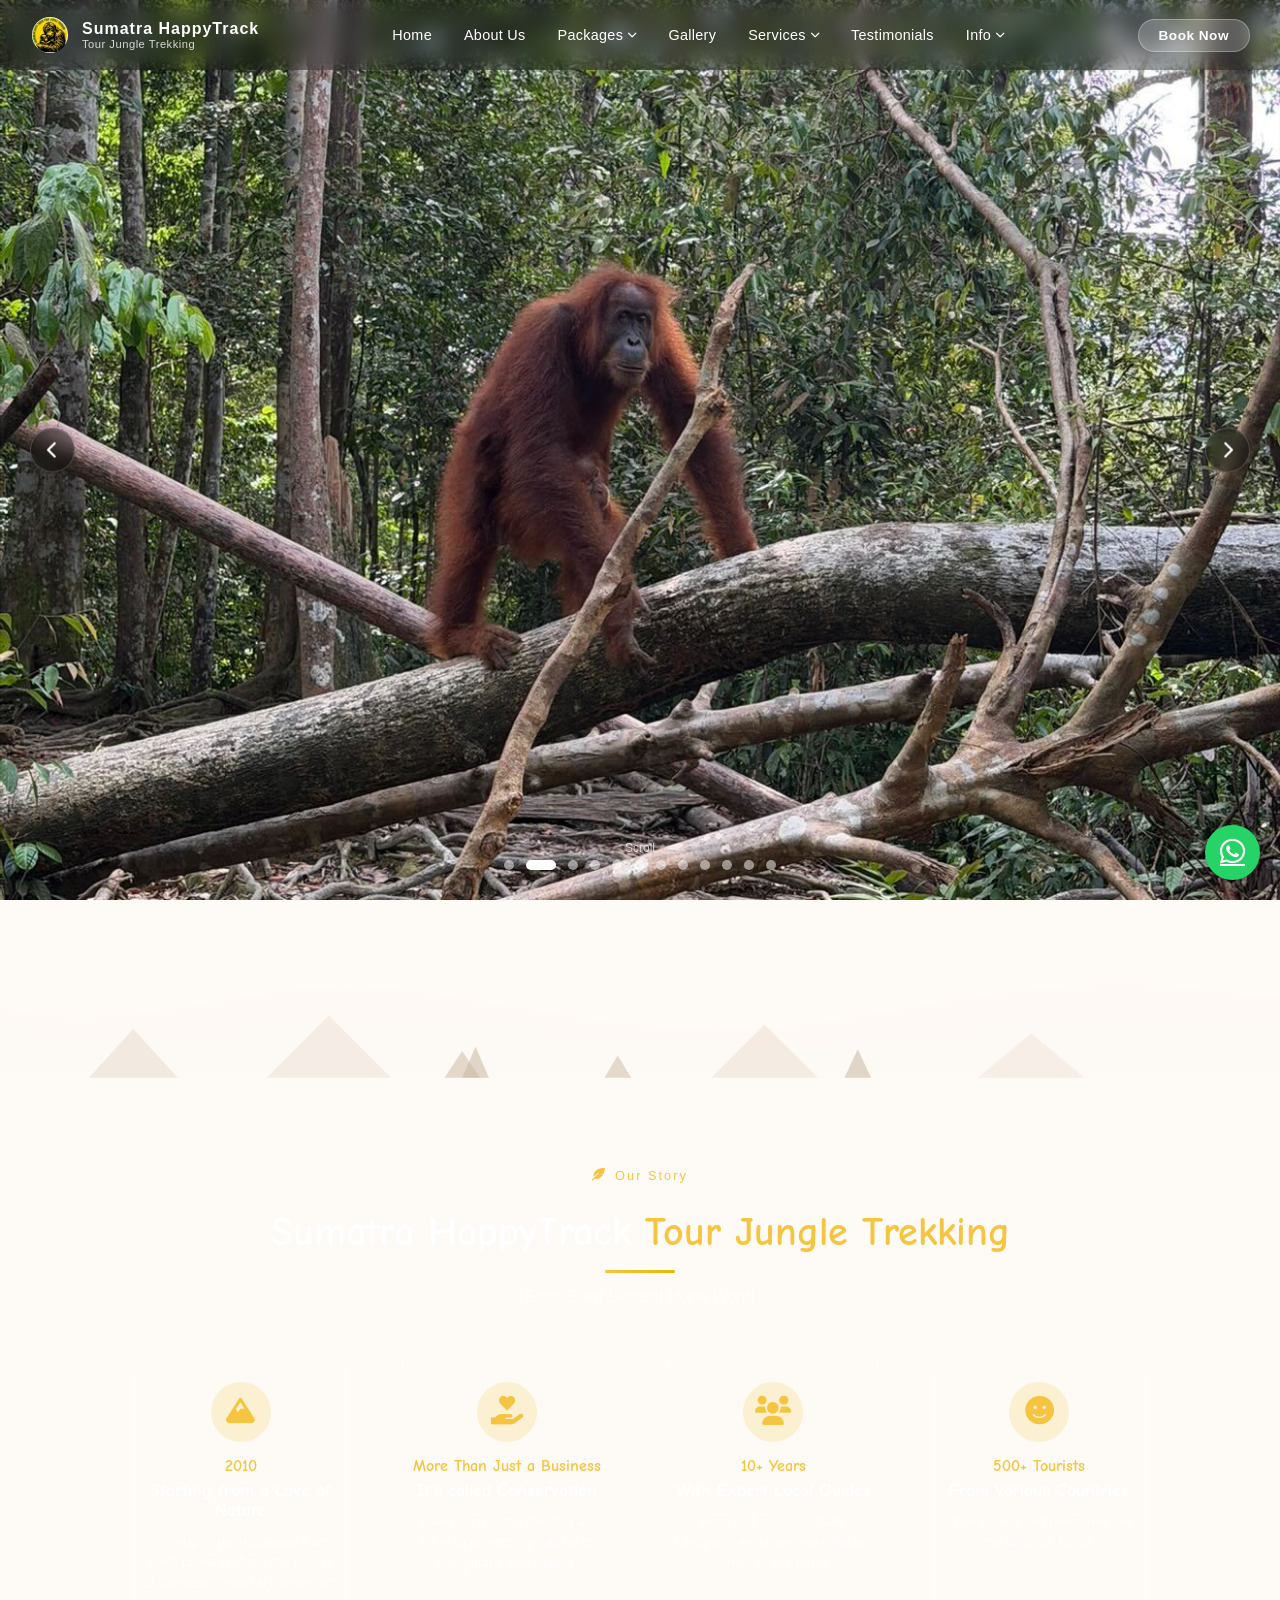
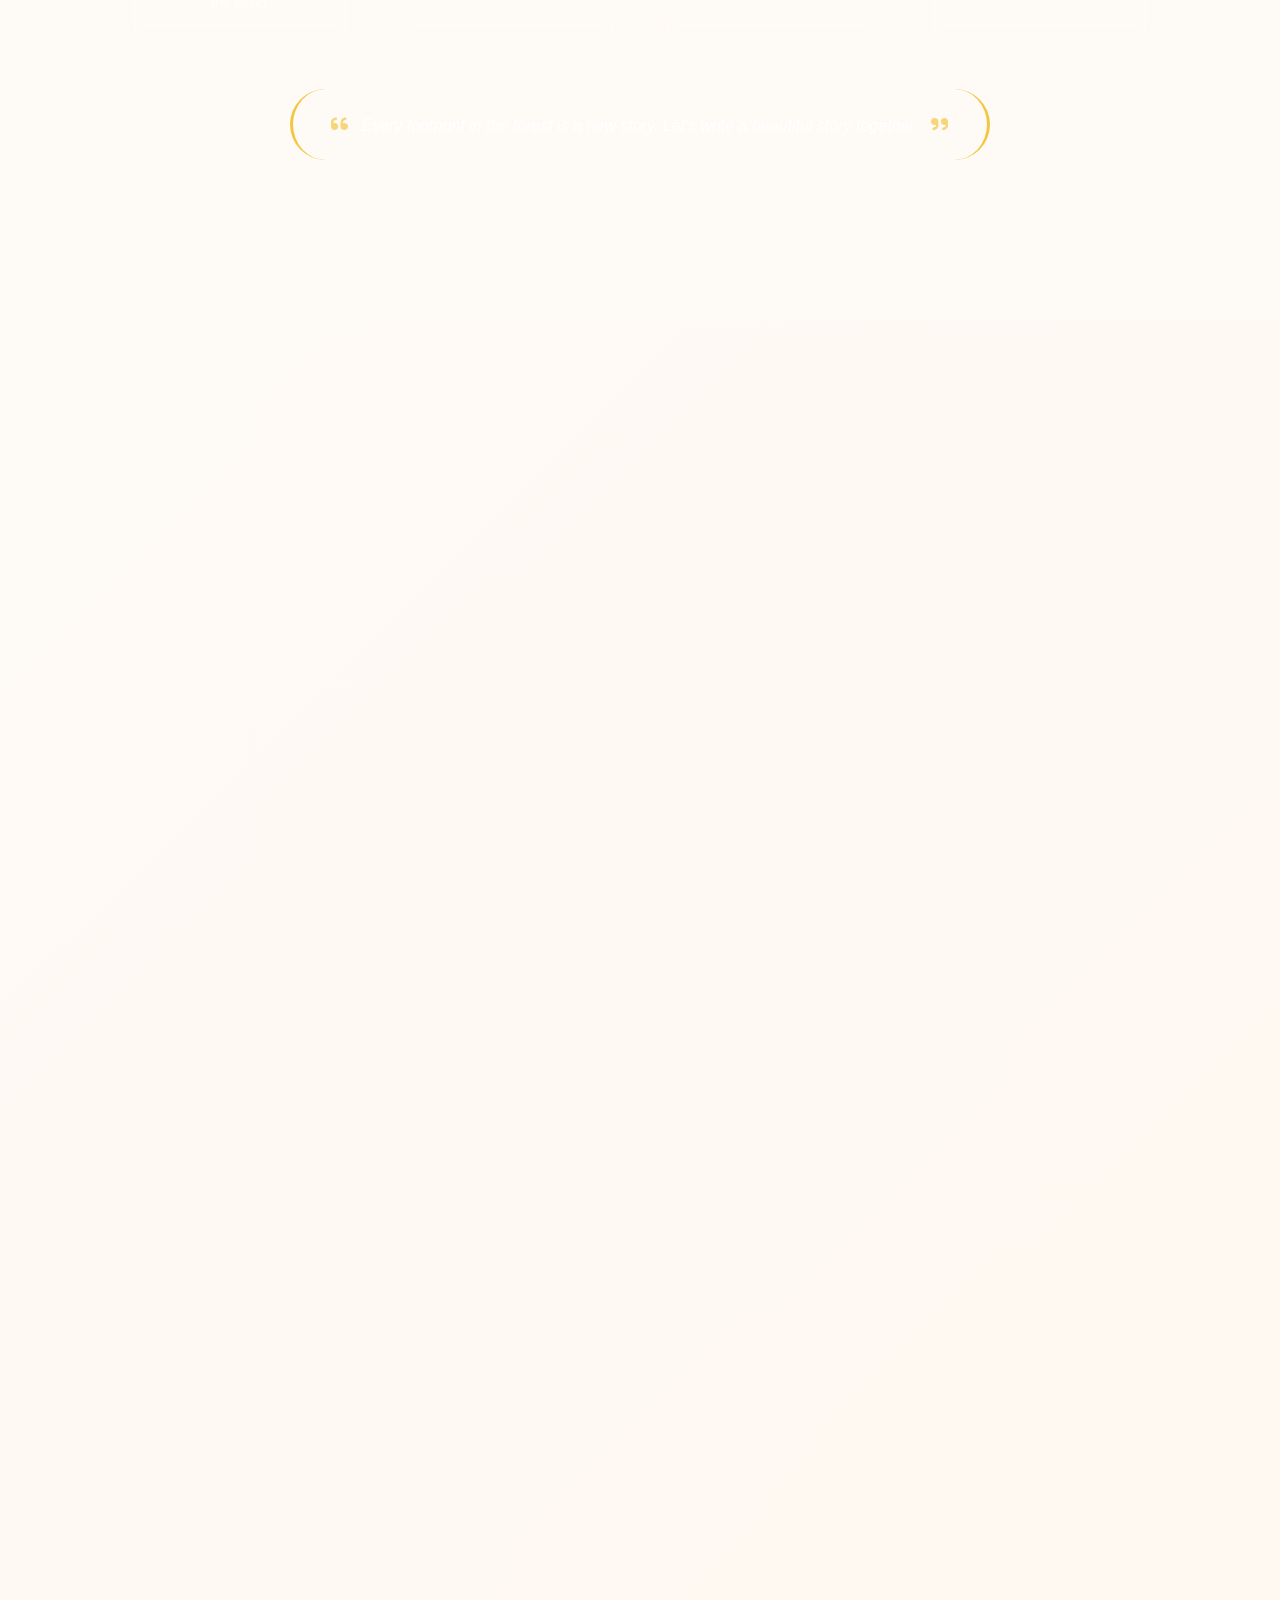
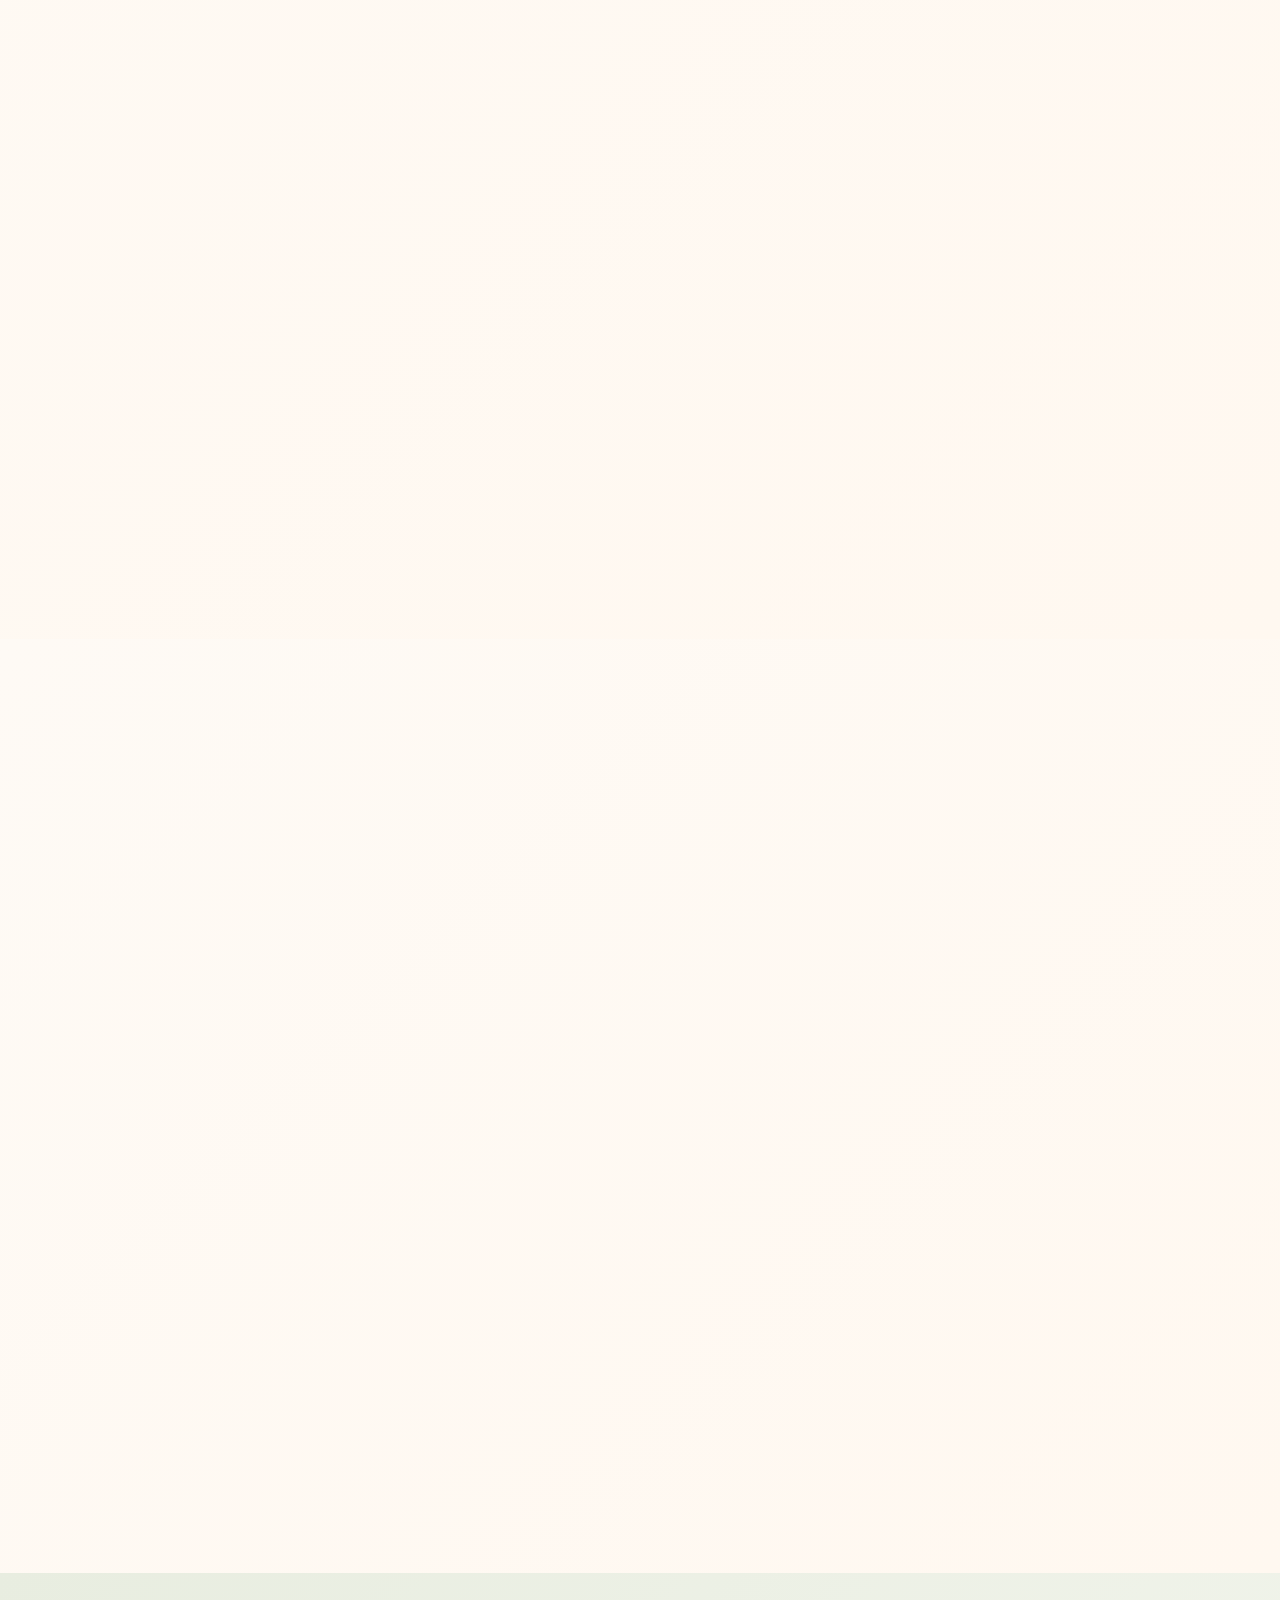
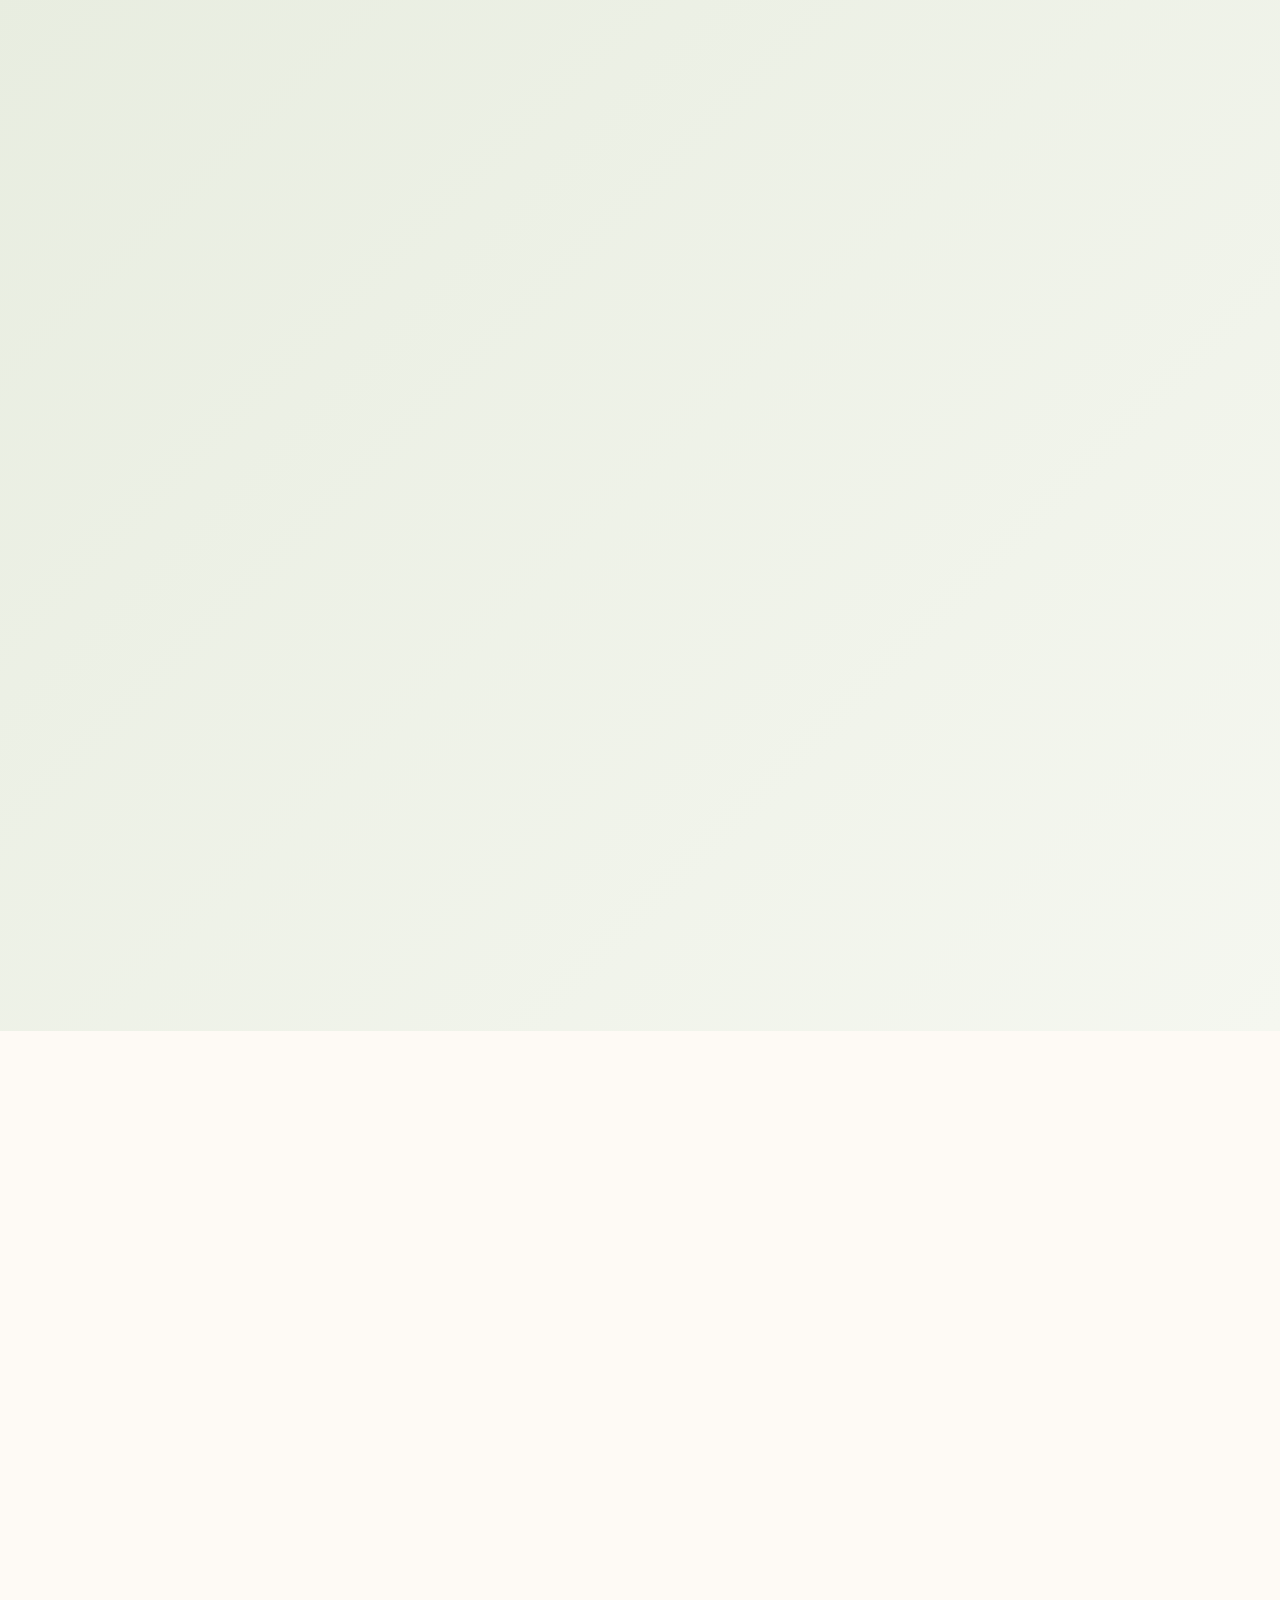
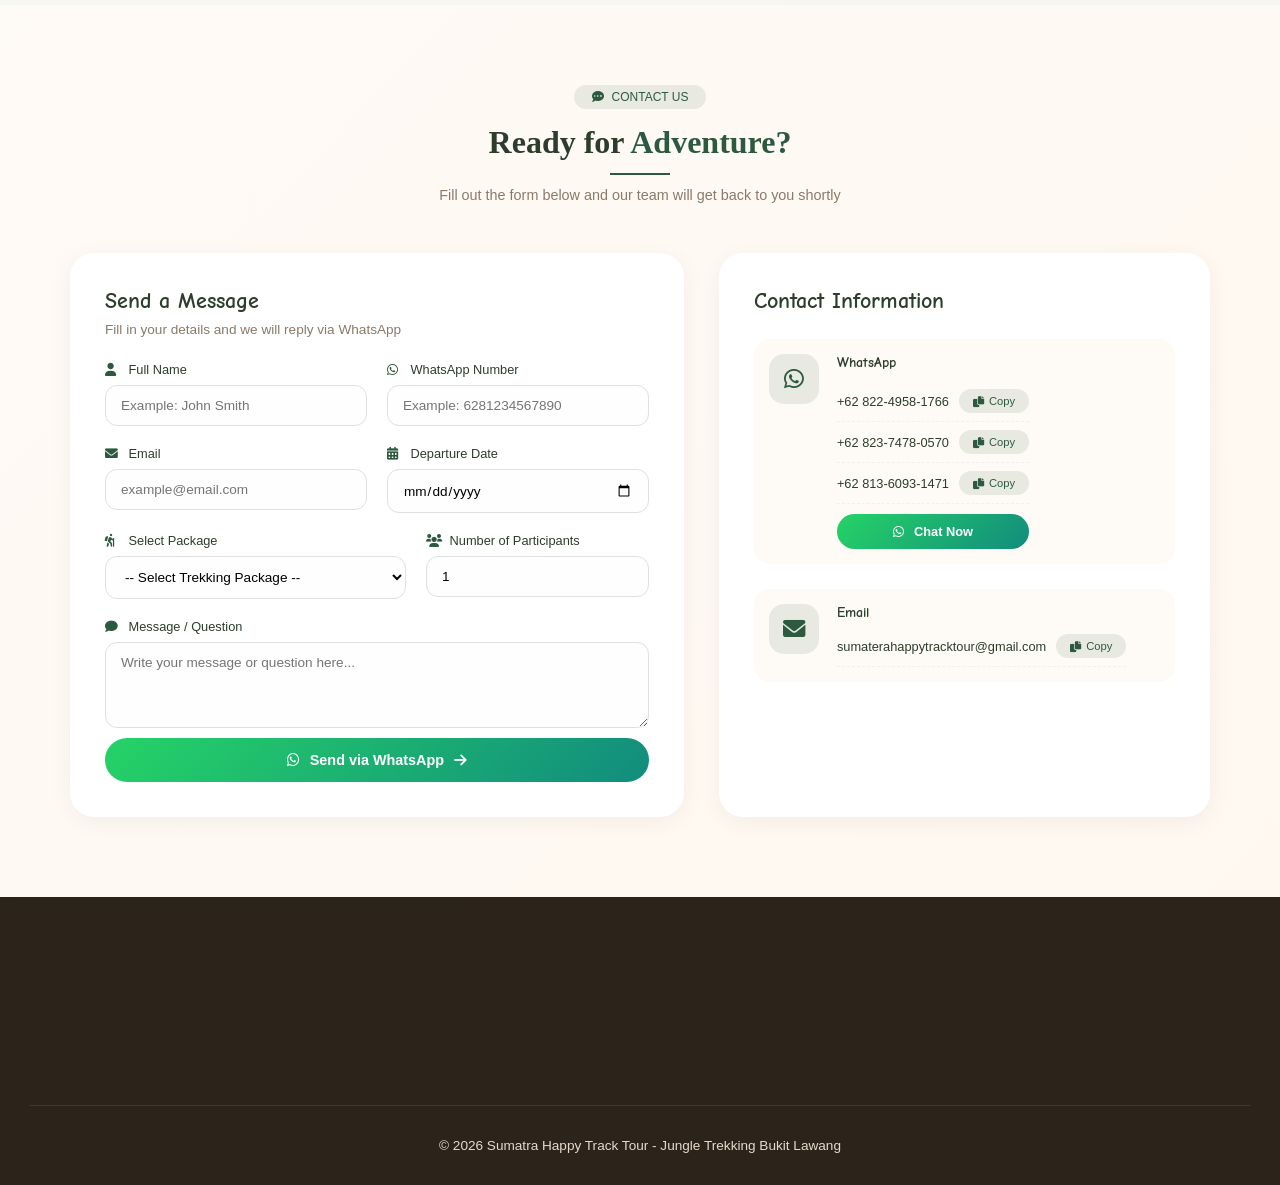
==== commit 8ec929bd: "Add files via upload" ====
--- a/index.html
+++ b/index.html
@@ -3,25 +3,46 @@
 <head>
     <meta charset="UTF-8">
     <meta name="viewport" content="width=device-width, initial-scale=1.0, user-scalable=yes">
-    <title>Sumatra Happy Track Tour | Jungle Trekking Adventure</title>
+    <title>Sumatra Happy Track Tour - Jungle Trekking Bukit Lawang</title>
+    <meta name="description" content="Jungle trekking di Bukit Lawang bersama guide lokal berpengalaman. Lihat orangutan liar, camping di hutan, dan nikmati keindahan Taman Nasional Gunung Leuser. Booking sekarang!">
+    <meta name="keywords" content="trekking bukit lawang, orangutan, jungle trekking sumatra, wisata medan, paket trekking, gunung leuser">
+    <meta name="author" content="Sumatra Happy Track Tour">
+    <meta name="robots" content="index, follow">
+    <meta name="language" content="Indonesian">
+    <meta name="geo.region" content="ID-SU">
+    <meta name="geo.placename" content="Bukit Lawang, Sumatera Utara">
+    <link rel="canonical" href="https://www.sumatrahappytrack.com/">
+    <meta property="og:type" content="website">
+    <meta property="og:url" content="https://www.sumatrahappytrack.com/">
+    <meta property="og:title" content="Sumatra Happy Track Tour - Jungle Trekking Bukit Lawang">
+    <meta property="og:description" content="Jungle trekking di Bukit Lawang, lihat orangutan liar, dan camping di hutan tropis Sumatera.">
+    <meta property="og:image" content="https://www.sumatrahappytrack.com/img/og-image.jpg">
+    <meta property="twitter:card" content="summary_large_image">
+    <meta property="twitter:url" content="https://www.sumatrahappytrack.com/">
+    <meta property="twitter:title" content="Sumatra Happy Track Tour - Jungle Trekking Bukit Lawang">
+    <meta property="twitter:description" content="Jungle trekking di Bukit Lawang bersama guide lokal.">
+    <meta property="twitter:image" content="https://www.sumatrahappytrack.com/img/og-image.jpg">
     <link rel="preconnect" href="https://fonts.googleapis.com">
     <link rel="preconnect" href="https://fonts.gstatic.com" crossorigin>
+    <link rel="icon" type="image/x-icon" href="/favicon.ico">
+    <link rel="icon" type="image/png" href="favicon.png">
+    <link rel="apple-touch-icon" href="favicon.png">
     <link href="https://fonts.googleapis.com/css2?family=Comic+Neue:wght@300;400;500;600;700;800&display=swap" rel="stylesheet">
     <link rel="stylesheet" href="https://cdnjs.cloudflare.com/ajax/libs/font-awesome/6.0.0-beta3/css/all.min.css">
     <link rel="stylesheet" href="https://unpkg.com/aos@next/dist/aos.css" />
     <link rel="stylesheet" href="css/style.css">
 </head>
 
-    <!-- ========== NAVBAR DROPDOWN MENARIK ========== -->
-    <nav class="navbar elegant-nav transparent">
+        <!-- ========== NAVBAR SUPER PREMIUM ========== -->
+    <nav class="navbar premium-nav transparent">
         <div class="nav-container">
             <div class="logo">
                 <a href="index.html">
                     <div class="logo-wrapper">
                         <img src="/logo/logo.PNG" alt="Logo" class="logo-img">
                         <div class="logo-text">
-                            <span class="logo-main">Sumatra</span>
-                            <span class="logo-accent">HappyTrack</span>
+                            <span class="logo-main">Sumatra HappyTrack</span>
+                            <span class="logo-accent">Tour Jungle Trekking</span>
                         </div>
                     </div>
                 </a>
@@ -30,37 +51,29 @@
             <div class="nav-menu-wrapper">
                 <ul class="nav-menu">
                     <li><a href="index.html#home">Home</a></li>
-                    <li><a href="index.html#about">About</a></li>
-                    
-                    <!-- Dropdown Paket -->
+                    <li><a href="index.html#about">About Us</a></li>
                     <li class="dropdown">
                         <a href="#" class="dropdown-toggle">
-                            Paket <i class="fas fa-chevron-down dropdown-icon"></i>
+                            Packages <i class="fas fa-chevron-down dropdown-icon"></i>
                         </a>
                         <ul class="dropdown-menu">
-                            <li><a href="paket.html">Semua Paket</a></li>
-                            <li><a href="paket.html#trekking">Trekking Paket</a></li>
-                            <li><a href="transportasi.html">Transportasi</a></li>
+                            <li><a href="paket.html">Packages</a></li>
+                            <li><a href="paket.html#trekking">Explore Packages</a></li>
+                            <li><a href="transportasi.html">Transportation  Packages</a></li>
                         </ul>
                     </li>
-                    
                     <li><a href="index.html#gallery">Gallery</a></li>
-                    
-                    <!-- Dropdown Layanan -->
                     <li class="dropdown">
                         <a href="#" class="dropdown-toggle">
-                            Layanan <i class="fas fa-chevron-down dropdown-icon"></i>
+                            Services <i class="fas fa-chevron-down dropdown-icon"></i>
                         </a>
                         <ul class="dropdown-menu">
                             <li><a href="index.html#accommodation">Accommodation</a></li>
-                            <li><a href="index.html#transportasi">Transportasi</a></li>
+                            <li><a href="index.html#transportasi">Transportation</a></li>
                             <li><a href="index.html#activities">Activities</a></li>
                         </ul>
                     </li>
-                    
                     <li><a href="index.html#testimonials">Testimonials</a></li>
-                    
-                    <!-- Dropdown Info -->
                     <li class="dropdown">
                         <a href="#" class="dropdown-toggle">
                             Info <i class="fas fa-chevron-down dropdown-icon"></i>
@@ -74,7 +87,7 @@
             </div>
             
             <div class="nav-right">
-                <a href="paket.html" class="btn-nav">Book Now</a>
+                <a href="https://api.whatsapp.com/send/?phone=6282249581766&text=Halo%2C+saya+tertarik+dengan+paket+trekking+Sumatra+Happy+Track+Tour.+Apakah+bisa+dibantu%3F&type=phone_number&app_absent=0" class="btn-nav">Book Now</a>
                 <div class="hamburger" id="hamburger">
                     <span></span>
                     <span></span>
@@ -83,6 +96,10 @@
             </div>
         </div>
     </nav>
+
+    <a href="https://wa.me/6282249581766" class="wa-float" target="_blank">
+        <i class="fab fa-whatsapp"></i>
+    </a>
 
        <!-- ========== HERO FULL LAYAR BERSIH (HANYA SLIDESHOW) ========== -->
     <section id="home" class="hero-clean section-home">
@@ -147,289 +164,283 @@
         </svg>
     </div>
 
-        <!-- ========== ABOUT SECTION - TEKS LEBIH MENARIK ========== -->
-            <!-- ========== ABOUT SECTION - SEDERHANA & BERSIH ========== -->
-    <section id="about" class="about-enhanced">
-        <div class="container-about">
-            <!-- TEKS DI KIRI -->
-            <div class="about-text-left" data-aos="fade-right">
-                <div class="about-badge">
-                    <span class="badge-icon">✦</span> Tentang Kami <span class="badge-icon">✦</span>
-                </div>
-                
-                <h2>
-                    Selamat Datang
-                    <br>di <span class="highlight-gold">Sumatra Happy Track</span>
-                </h2>
-                
-                <div class="about-underline"></div>
-                
-                <p class="about-desc">
-                    Kami adalah agen perjalanan dan guide profesional yang berbasis di 
-                    <strong>Bahorok, Sumatera Utara</strong>, spesialis dalam jungle trekking, 
-                    wisata alam, dan penginapan nyaman di tepi sungai.
-                </p>
-                
-                <p class="about-desc">
-                    Dengan <strong>guide lokal yang berpengalaman</strong>, kami menjamin 
-                    pengalaman mendalam menikmati keindahan 
-                    <strong>Taman Nasional Gunung Leuser</strong>, melihat orangutan, 
-                    monyet ekor panjang, dan berbagai flora eksotis.
-                </p>
-                
-                <!-- CTA BUTTONS (HANYA TOMBOL) -->
-                <div class="about-contact-buttons">
-                    <a href="paket.html" class="btn-about-gold">
-                        <i class="fas fa-hiking"></i> Lihat Paket Trekking
-                    </a>
-                    <a href="index.html#contact" class="btn-about-outline">
-                        <i class="fab fa-whatsapp"></i> Hubungi Kami
-                    </a>
-                </div>
-            </div>
-            
-            <!-- GAMBAR DI KANAN (TETAP SAMA) -->
-            <div class="about-image-right" data-aos="fade-left">
-                <div class="about-slideshow">
-                    <div class="about-slide" style="background-image: url('img/IMG_6593.JPG.jpeg');"></div>
-                    <div class="about-slide" style="background-image: url('img/IMG_6645.JPG.jpeg');"></div>
-                    <div class="about-slide" style="background-image: url('img/IMG_6678.JPG.jpeg');"></div>
-                    <div class="about-slide" style="background-image: url('img/IMG_6679.JPG.jpeg');"></div>
-                    <div class="about-slide" style="background-image: url('img/IMG_6681.JPG.jpeg');"></div>
-                    <div class="about-slide" style="background-image: url('img/IMG_6683.JPG.jpeg');"></div>
-                    <div class="about-slide" style="background-image: url('img/IMG_6696.JPG.jpeg');"></div>
-                    <div class="about-slide" style="background-image: url('img/IMG_6700.JPG.jpeg');"></div>
-                    <div class="about-slide" style="background-image: url('img/IMG_6701.JPG.jpeg');"></div>
-                    <div class="about-slide" style="background-image: url('img/IMG_6703.JPG.jpeg');"></div>
-                </div>
-                
-                <button class="about-slide-prev"><i class="fas fa-chevron-left"></i></button>
-                <button class="about-slide-next"><i class="fas fa-chevron-right"></i></button>
-                
-                <div class="about-slide-dots">
-                    <span class="about-dot active"></span>
-                    <span class="about-dot"></span>
-                    <span class="about-dot"></span>
-                    <span class="about-dot"></span>
-                    <span class="about-dot"></span>
-                    <span class="about-dot"></span>
-                    <span class="about-dot"></span>
-                    <span class="about-dot"></span>
-                    <span class="about-dot"></span>
-                    <span class="about-dot"></span>
-                    <span class="about-dot"></span>
-                    <span class="about-dot"></span>
-                    <span class="about-dot"></span>
-                </div>
+          <!-- ========== ABOUT SECTION - STORYTELLING DENGAN BACKGROUND ========== -->
+    <section id="about" class="about-story-bg">
+        <div class="container-story-bg">
+            <!-- Opening -->
+            <div class="story-opening-bg" data-aos="fade-up">
+                <div class="story-badge-bg">
+                    <i class="fas fa-feather-alt"></i> Our Story
+                </div>
+                <h2>Sumatra HappyTrack  <span class="highlight-green">Tour Jungle Trekking</span></h2>
+                <div class="story-underline-bg"></div>
+                <p class="story-subtitle">From Bukit Lawang to the World</p>
+            </div>
+
+            <!-- Cerita - Lebih Ringkas -->
+            <div class="story-grid-bg" data-aos="fade-up">
+                <!-- Card 1 -->
+                <div class="story-card-bg">
+                    <div class="story-icon-bg">
+                        <i class="fas fa-mountain"></i>
+                    </div>
+                    <h3>2010</h3>
+                    <h4>Starting from a Love of Nature</h4>
+                    <p>A group of young people from Bukit Lawang share the beauty of Sumatra's tropical forests with the world.</p>
+                </div>
+
+                <!-- Card 2 -->
+                <div class="story-card-bg">
+                    <div class="story-icon-bg">
+                        <i class="fas fa-hand-holding-heart"></i>
+                    </div>
+                    <h3>More Than Just a Business</h3>
+                    <h4>It's called Conservation</h4>
+                    <p>Every step in the forest is an effort to protect the habitat of orangutans and wildlife.</p>
+                </div>
+
+                <!-- Card 3 -->
+                <div class="story-card-bg">
+                    <div class="story-icon-bg">
+                        <i class="fas fa-users"></i>
+                    </div>
+                    <h3>10+ Years</h3>
+                    <h4>With Expert Local Guides</h4>
+                    <p>Born and raised in Bukit Lawang, they know every hidden corner of this forest.</p>
+                </div>
+
+                <!-- Card 4 -->
+                <div class="story-card-bg">
+                    <div class="story-icon-bg">
+                        <i class="fas fa-smile"></i>
+                    </div>
+                    <h3>500+ Tourists</h3>
+                    <h4>From Various Countries</h4>
+                    <p>Their smiles and memories are the best gift for us.</p>
+                </div>
+            </div>
+
+            <!-- Quote Singkat -->
+            <div class="story-quote-bg" data-aos="fade-up">
+                <i class="fas fa-quote-left"></i>
+                <p>Every footprint in the forest is a new story. Let's write a beautiful story together.</p>
+                <i class="fas fa-quote-right"></i>
+            </div>
+
+            <!-- Tombol -->
+            <div class="story-button-bg" data-aos="fade-up">
+                <a href="index.html#contact" class="story-btn-bg">
+                    <i class="fas fa-paper-plane"></i> Start Your Adventure
+                    <i class="fas fa-arrow-right"></i>
+                </a>
             </div>
         </div>
     </section>
 
-        <!-- ========== GALLERY - TEKS DARI KANAN KE KIRI, SETENGAH GAMBAR ========== -->
     <section id="gallery" class="gallery-slide-half">
         <div class="container-gallery-slide">
             <div class="gallery-header-slide" data-aos="fade-up">
                 <div class="gallery-badge-slide">
-                    <span class="badge-icon">📸</span> GALERI MOMEN
-                </div>
-                <h2>Gallery <span class="highlight-gold">Perjalanan</span></h2>
+                    <span class="badge-icon">📸</span> Best Moments
+                </div>
+                <h2>Travel  <span class="highlight-gold">Gallery</span></h2>
                 <div class="gallery-underline-slide"></div>
-                <p class="gallery-subtitle-slide">Arahkan kursor ke gambar untuk melihat ceritanya</p>
-            </div>
-
-            <!-- GALLERY GRID -->
+                <p class="gallery-subtitle-slide">Some of Our Precious Moments</p>
+            </div>
+
+   
             <div class="gallery-grid-slide" data-aos="fade-up" data-aos-delay="100">
                 
-                <!-- Gambar 1 -->
-                <div class="gallery-slide-card" data-img="img/IMG_6525.HEIC" data-title="Trekking Hutan Tropis" data-desc="Menyusuri hutan tropis Sumatera bersama guide lokal yang ramah">
-                    <div class="gallery-slide-image" style="background-image: url('img/IMG_6525.HEIC');"></div>
+      
+                <div class="gallery-slide-card" data-img="img/IMG_5290.JPG.jpeg" data-title="Tropical Rainforest Trekking" data-desc="Exploring Sumatra's tropical rainforest with friendly local guides">
+                    <div class="gallery-slide-image" style="background-image: url('img/IMG_5290.JPG.jpeg');"></div>
                     <div class="gallery-slide-caption">
                         <div class="caption-slide-content">
                             <i class="fas fa-hiking"></i>
-                            <h3>Trekking Hutan Tropis</h3>
-                            <p>Menyusuri hutan tropis Sumatera bersama guide lokal yang ramah</p>
-                            <button class="slide-view-btn" data-img="img/IMG_6525.HEIC" data-title="Trekking Hutan Tropis" data-desc="Menyusuri hutan tropis Sumatera bersama guide lokal yang ramah">
-                                <i class="fas fa-eye"></i> Lihat
-                            </button>
-                        </div>
-                    </div>
-                </div>
-                
-                <!-- Gambar 2 -->
-                <div class="gallery-slide-card" data-img="img/IMG_6526.HEIC" data-title="Bertemu Orangutan" data-desc="Momen langka bertemu orangutan liar di habitat aslinya">
-                    <div class="gallery-slide-image" style="background-image: url('img/IMG_6526.HEIC');"></div>
+                            <h3>Tropical Rainforest Trekking</h3>
+                            <p>Exploring Sumatra's tropical rainforest with friendly local guides</p>
+                            <button class="slide-view-btn" data-img="img/IMG_5290.JPG.jpeg" data-title="Tropical Rainforest Trekking" data-desc="Exploring Sumatra's tropical rainforest with friendly local guides">
+                                View
+                            </button>
+                        </div>
+                    </div>
+                </div>
+                
+     
+                <div class="gallery-slide-card" data-img="img/IMG_5291.JPG.jpeg" data-title="Meet the Orangutans" data-desc="A rare opportunity to encounter wild orangutans in their natural habitat">
+                    <div class="gallery-slide-image" style="background-image: url('img/IMG_5291.JPG.jpeg');"></div>
                     <div class="gallery-slide-caption">
                         <div class="caption-slide-content">
                             <i class="fas fa-monkey"></i>
-                            <h3>Bertemu Orangutan</h3>
-                            <p>Momen langka bertemu orangutan liar di habitat aslinya</p>
-                            <button class="slide-view-btn" data-img="img/IMG_6526.HEIC" data-title="Bertemu Orangutan" data-desc="Momen langka bertemu orangutan liar di habitat aslinya">
-                                <i class="fas fa-eye"></i> Lihat
-                            </button>
-                        </div>
-                    </div>
-                </div>
-                
-                <!-- Gambar 3 -->
-                <div class="gallery-slide-card" data-img="img/IMG_6593.JPG.jpeg" data-title="Sungai Jernih" data-desc="Pemandangan sungai yang jernih di tengah hutan Bukit Lawang">
+                            <h3>Meet the Orangutans</h3>
+                            <p>A rare opportunity to encounter wild orangutans in their natural habitat</p>
+                            <button class="slide-view-btn" data-img="img/IMG_5291.JPG.jpeg" data-title="Meet the Orangutans" data-desc="A rare opportunity to encounter wild orangutans in their natural habitat">
+                                View
+                            </button>
+                        </div>
+                    </div>
+                </div>
+                
+  
+                <div class="gallery-slide-card" data-img="img/IMG_6593.JPG.jpeg" data-title="Crystal Clear River" data-desc="Enjoy the beauty of a crystal-clear river deep within Bukit Lawang's rainforest">
                     <div class="gallery-slide-image" style="background-image: url('img/IMG_6593.JPG.jpeg');"></div>
                     <div class="gallery-slide-caption">
                         <div class="caption-slide-content">
                             <i class="fas fa-water"></i>
-                            <h3>Sungai Jernih</h3>
-                            <p>Pemandangan sungai yang jernih di tengah hutan Bukit Lawang</p>
-                            <button class="slide-view-btn" data-img="img/IMG_6593.JPG.jpeg" data-title="Sungai Jernih" data-desc="Pemandangan sungai yang jernih di tengah hutan Bukit Lawang">
-                                <i class="fas fa-eye"></i> Lihat
-                            </button>
-                        </div>
-                    </div>
-                </div>
-                
-                <!-- Gambar 4 -->
-                <div class="gallery-slide-card" data-img="img/IMG_6645.JPG.jpeg" data-title="Jalur Menantang" data-desc="Trekking melewati jalur terjal dengan pemandangan memukau">
+                            <h3>Crystal Clear River</h3>
+                            <p>Enjoy the beauty of a crystal-clear river deep within Bukit Lawang's rainforest</p>
+                            <button class="slide-view-btn" data-img="img/IMG_6593.JPG.jpeg" data-title="Crystal Clear River" data-desc="Enjoy the beauty of a crystal-clear river deep within Bukit Lawang's rainforest">
+                                View
+                            </button>
+                        </div>
+                    </div>
+                </div>
+                
+    
+                <div class="gallery-slide-card" data-img="img/IMG_6645.JPG.jpeg" data-title="Challenging Trails" data-desc="Trek through steep jungle paths with breathtaking natural scenery">
                     <div class="gallery-slide-image" style="background-image: url('img/IMG_6645.JPG.jpeg');"></div>
                     <div class="gallery-slide-caption">
                         <div class="caption-slide-content">
                             <i class="fas fa-mountain"></i>
-                            <h3>Jalur Menantang</h3>
-                            <p>Trekking melewati jalur terjal dengan pemandangan memukau</p>
-                            <button class="slide-view-btn" data-img="img/IMG_6645.JPG.jpeg" data-title="Jalur Menantang" data-desc="Trekking melewati jalur terjal dengan pemandangan memukau">
-                                <i class="fas fa-eye"></i> Lihat
-                            </button>
-                        </div>
-                    </div>
-                </div>
-                
-                <!-- Gambar 5 -->
-                <div class="gallery-slide-card" data-img="img/IMG_6648.HEIC" data-title="Tim Profesional" data-desc="Didampingi guide berpengalaman yang ramah dan profesional">
-                    <div class="gallery-slide-image" style="background-image: url('img/IMG_6648.HEIC');"></div>
+                            <h3>Challenging Trails</h3>
+                            <p>Trek through steep jungle paths with breathtaking natural scenery</p>
+                            <button class="slide-view-btn" data-img="img/IMG_6645.JPG.jpeg" data-title="Challenging Trails" data-desc="Trek through steep jungle paths with breathtaking natural scenery">
+                                View
+                            </button>
+                        </div>
+                    </div>
+                </div>
+                
+      
+                <div class="gallery-slide-card" data-img="img/IMG_5293.JPG.jpeg" data-title="Professional Team" data-desc="Guided by experienced, friendly, and professional local experts">
+                    <div class="gallery-slide-image" style="background-image: url('img/IMG_5293.JPG.jpeg');"></div>
                     <div class="gallery-slide-caption">
                         <div class="caption-slide-content">
                             <i class="fas fa-users"></i>
-                            <h3>Tim Profesional</h3>
-                            <p>Didampingi guide berpengalaman yang ramah dan profesional</p>
-                            <button class="slide-view-btn" data-img="img/IMG_6648.HEIC" data-title="Tim Profesional" data-desc="Didampingi guide berpengalaman yang ramah dan profesional">
-                                <i class="fas fa-eye"></i> Lihat
-                            </button>
-                        </div>
-                    </div>
-                </div>
-                
-                <!-- Gambar 6 -->
-                <div class="gallery-slide-card" data-img="img/IMG_6678.JPG.jpeg" data-title="Flora Endemik" data-desc="Keindahan flora unik yang hanya ada di Gunung Leuser">
+                            <h3>Professional Team</h3>
+                            <p>Guided by experienced, friendly, and professional local experts</p>
+                            <button class="slide-view-btn" data-img="img/IMG_5293.JPG.jpeg" data-title="Professional Team" data-desc="Guided by experienced, friendly, and professional local experts">
+                                View
+                            </button>
+                        </div>
+                    </div>
+                </div>
+                
+  
+                <div class="gallery-slide-card" data-img="img/IMG_6678.JPG.jpeg" data-title="Endemic Flora" data-desc="Discover unique plant species found only in the Gunung Leuser ecosystem">
                     <div class="gallery-slide-image" style="background-image: url('img/IMG_6678.JPG.jpeg');"></div>
                     <div class="gallery-slide-caption">
                         <div class="caption-slide-content">
                             <i class="fas fa-leaf"></i>
-                            <h3>Flora Endemik</h3>
-                            <p>Keindahan flora unik yang hanya ada di Gunung Leuser</p>
-                            <button class="slide-view-btn" data-img="img/IMG_6678.JPG.jpeg" data-title="Flora Endemik" data-desc="Keindahan flora unik yang hanya ada di Gunung Leuser">
-                                <i class="fas fa-eye"></i> Lihat
-                            </button>
-                        </div>
-                    </div>
-                </div>
-                
-                <!-- Gambar 7 -->
-                <div class="gallery-slide-card" data-img="img/IMG_6679.JPG.jpeg" data-title="Camping Adventure" data-desc="Bermalam di hutan ditemani suara alam yang menenangkan">
+                            <h3>Endemic Flora</h3>
+                            <p>Discover unique plant species found only in the Gunung Leuser ecosystem</p>
+                            <button class="slide-view-btn" data-img="img/IMG_6678.JPG.jpeg" data-title="Endemic Flora" data-desc="Discover unique plant species found only in the Gunung Leuser ecosystem">
+                                View
+                            </button>
+                        </div>
+                    </div>
+                </div>
+                
+
+                <div class="gallery-slide-card" data-img="img/IMG_6679.JPG.jpeg" data-title="Camping Adventure" data-desc="Spend the night in the jungle surrounded by the soothing sounds of nature">
                     <div class="gallery-slide-image" style="background-image: url('img/IMG_6679.JPG.jpeg');"></div>
                     <div class="gallery-slide-caption">
                         <div class="caption-slide-content">
                             <i class="fas fa-campground"></i>
                             <h3>Camping Adventure</h3>
-                            <p>Bermalam di hutan ditemani suara alam yang menenangkan</p>
-                            <button class="slide-view-btn" data-img="img/IMG_6679.JPG.jpeg" data-title="Camping Adventure" data-desc="Bermalam di hutan ditemani suara alam yang menenangkan">
-                                <i class="fas fa-eye"></i> Lihat
+                            <p>Spend the night in the jungle surrounded by the soothing sounds of nature</p>
+                            <button class="slide-view-btn" data-img="img/IMG_6679.JPG.jpeg" data-title="Camping Adventure" data-desc="Spend the night in the jungle surrounded by the soothing sounds of nature">
+                                View
                             </button>
                         </div>
                     </div>
                 </div>
                 
                 <!-- Gambar 8 -->
-                <div class="gallery-slide-card" data-img="img/IMG_6681.JPG.jpeg" data-title="Sunrise di Hutan" data-desc="Matahari terbit dari balik pepohonan hutan Sumatera">
+                <div class="gallery-slide-card" data-img="img/IMG_6681.JPG.jpeg" data-title="Jungle Sunrise" data-desc="Watch the sunrise emerging through the trees of Sumatra's rainforest">
                     <div class="gallery-slide-image" style="background-image: url('img/IMG_6681.JPG.jpeg');"></div>
                     <div class="gallery-slide-caption">
                         <div class="caption-slide-content">
                             <i class="fas fa-sun"></i>
-                            <h3>Sunrise di Hutan</h3>
-                            <p>Matahari terbit dari balik pepohonan hutan Sumatera</p>
-                            <button class="slide-view-btn" data-img="img/IMG_6681.JPG.jpeg" data-title="Sunrise di Hutan" data-desc="Matahari terbit dari balik pepohonan hutan Sumatera">
-                                <i class="fas fa-eye"></i> Lihat
+                            <h3>Jungle Sunrise</h3>
+                            <p>Watch the sunrise emerging through the trees of Sumatra's rainforest</p>
+                            <button class="slide-view-btn" data-img="img/IMG_6681.JPG.jpeg" data-title="Jungle Sunrise" data-desc="Watch the sunrise emerging through the trees of Sumatra's rainforest">
+                               View
                             </button>
                         </div>
                     </div>
                 </div>
                 
                 <!-- Gambar 9 -->
-                <div class="gallery-slide-card" data-img="img/IMG_6683.JPG.jpeg" data-title="River Tubing" data-desc="Sensasi menyusuri sungai dengan arus yang menyegarkan">
+                <div class="gallery-slide-card" data-img="img/IMG_6683.JPG.jpeg" data-title="River Tubing" data-desc="Experience the thrill of floating down refreshing jungle rivers">
                     <div class="gallery-slide-image" style="background-image: url('img/IMG_6683.JPG.jpeg');"></div>
                     <div class="gallery-slide-caption">
                         <div class="caption-slide-content">
                             <i class="fas fa-swimmer"></i>
                             <h3>River Tubing</h3>
-                            <p>Sensasi menyusuri sungai dengan arus yang menyegarkan</p>
-                            <button class="slide-view-btn" data-img="img/IMG_6683.JPG.jpeg" data-title="River Tubing" data-desc="Sensasi menyusuri sungai dengan arus yang menyegarkan">
-                                <i class="fas fa-eye"></i> Lihat
+                            <p>Experience the thrill of floating down refreshing jungle rivers</p>
+                            <button class="slide-view-btn" data-img="img/IMG_6683.JPG.jpeg" data-title="River Tubing" data-desc="Experience the thrill of floating down refreshing jungle rivers">
+                                View
                             </button>
                         </div>
                     </div>
                 </div>
                 
                 <!-- Gambar 10 -->
-                <div class="gallery-slide-card" data-img="img/IMG_6696.JPG.jpeg" data-title="Spot Foto Eksotis" data-desc="Spot foto terbaik dengan latar hutan tropis">
+                <div class="gallery-slide-card" data-img="img/IMG_6696.JPG.jpeg" data-title="Scenic Photo Spot" data-desc="Capture unforgettable moments with a tropical rainforest backdrop">
                     <div class="gallery-slide-image" style="background-image: url('img/IMG_6696.JPG.jpeg');"></div>
                     <div class="gallery-slide-caption">
                         <div class="caption-slide-content">
                             <i class="fas fa-camera"></i>
-                            <h3>Spot Foto Eksotis</h3>
-                            <p>Spot foto terbaik dengan latar hutan tropis</p>
-                            <button class="slide-view-btn" data-img="img/IMG_6696.JPG.jpeg" data-title="Spot Foto Eksotis" data-desc="Spot foto terbaik dengan latar hutan tropis">
-                                <i class="fas fa-eye"></i> Lihat
+                            <h3>Scenic Photo Spot</h3>
+                            <p>Capture unforgettable moments with a tropical rainforest backdrop</p>
+                            <button class="slide-view-btn" data-img="img/IMG_6696.JPG.jpeg" data-title="Scenic Photo Spot" data-desc="Capture unforgettable moments with a tropical rainforest backdrop">
+                                 View
                             </button>
                         </div>
                     </div>
                 </div>
                 
                 <!-- Gambar 11 -->
-                <div class="gallery-slide-card" data-img="img/IMG_6700.JPG.jpeg" data-title="Monyet Ramah" data-desc="Monyet ramah yang sering menemani perjalanan">
+                <div class="gallery-slide-card" data-img="img/IMG_6700.JPG.jpeg" data-title="Friendly Monkeys" data-desc="Playful monkeys that often accompany visitors along the trail">
                     <div class="gallery-slide-image" style="background-image: url('img/IMG_6700.JPG.jpeg');"></div>
                     <div class="gallery-slide-caption">
                         <div class="caption-slide-content">
                             <i class="fas fa-paw"></i>
-                            <h3>Monyet Ramah</h3>
-                            <p>Monyet ramah yang sering menemani perjalanan</p>
-                            <button class="slide-view-btn" data-img="img/IMG_6700.JPG.jpeg" data-title="Monyet Ramah" data-desc="Monyet ramah yang sering menemani perjalanan">
-                                <i class="fas fa-eye"></i> Lihat
+                            <h3>Friendly Monkeys</h3>
+                            <p>Playful monkeys that often accompany visitors along the trail</p>
+                            <button class="slide-view-btn" data-img="img/IMG_6700.JPG.jpeg" data-title="Friendly Monkeys" data-desc="Playful monkeys that often accompany visitors along the trail">
+                                View
                             </button>
                         </div>
                     </div>
                 </div>
                 
                 <!-- Gambar 12 -->
-                <div class="gallery-slide-card" data-img="img/IMG_6701.JPG.jpeg" data-title="Air Terjun Tersembunyi" data-desc="Air terjun cantik di dalam kawasan Gunung Leuser">
+                <div class="gallery-slide-card" data-img="img/IMG_6701.JPG.jpeg" data-title="Hidden Waterfall" data-desc="A beautiful hidden waterfall within the Gunung Leuser National Park">
                     <div class="gallery-slide-image" style="background-image: url('img/IMG_6701.JPG.jpeg');"></div>
                     <div class="gallery-slide-caption">
                         <div class="caption-slide-content">
                             <i class="fas fa-tint"></i>
-                            <h3>Air Terjun Tersembunyi</h3>
-                            <p>Air terjun cantik di dalam kawasan Gunung Leuser</p>
-                            <button class="slide-view-btn" data-img="img/IMG_6701.JPG.jpeg" data-title="Air Terjun Tersembunyi" data-desc="Air terjun cantik di dalam kawasan Gunung Leuser">
-                                <i class="fas fa-eye"></i> Lihat
+                            <h3>Hidden Waterfall</h3>
+                            <p>A beautiful hidden waterfall within the Gunung Leuser National Park</p>
+                            <button class="slide-view-btn" data-img="img/IMG_6701.JPG.jpeg" data-title="Hidden Waterfall" data-desc="A beautiful hidden waterfall within the Gunung Leuser National Park">
+                                 View
                             </button>
                         </div>
                     </div>
                 </div>
                 
                 <!-- Gambar 13 -->
-                <div class="gallery-slide-card" data-img="img/IMG_6703.JPG.jpeg" data-title="Kebahagiaan Sejati" data-desc="Mengabadikan momen bahagia bersama rombongan trekking">
+                <div class="gallery-slide-card" data-img="img/IMG_6703.JPG.jpeg" data-title="Pure Happiness" data-desc="Capturing joyful moments with fellow trekking adventurers">
                     <div class="gallery-slide-image" style="background-image: url('img/IMG_6703.JPG.jpeg');"></div>
                     <div class="gallery-slide-caption">
                         <div class="caption-slide-content">
                             <i class="fas fa-smile"></i>
-                            <h3>Kebahagiaan Sejati</h3>
-                            <p>Mengabadikan momen bahagia bersama rombongan trekking</p>
-                            <button class="slide-view-btn" data-img="img/IMG_6703.JPG.jpeg" data-title="Kebahagiaan Sejati" data-desc="Mengabadikan momen bahagia bersama rombongan trekking">
-                                <i class="fas fa-eye"></i> Lihat
+                            <h3>Pure Happiness</h3>
+                            <p>Capturing joyful moments with fellow trekking adventurers</p>
+                            <button class="slide-view-btn" data-img="img/IMG_6703.JPG.jpeg" data-title="Pure Happiness" data-desc="Capturing joyful moments with fellow trekking adventurers">
+                               View
                             </button>
                         </div>
                     </div>
@@ -450,16 +461,15 @@
         </div>
     </section>
 
-    <!-- ========== ACCOMMODATION SECTION - HORIZONTAL CARD ========== -->
-    <section id="accommodation" class="accom-horizontal">
+<section id="accommodation" class="accom-horizontal">
         <div class="container-accom-horizontal">
             <div class="accom-header" data-aos="fade-up">
                 <div class="accom-badge">
-                    <span class="badge-icon">🏨</span> TEMPAT MENGINAP
+                    <span class="badge-icon">🏨</span> ACCOMMODATION
                 </div>
                 <h2>Our <span class="highlight-green">Accommodation</span></h2>
                 <div class="accom-underline"></div>
-                <p class="accom-subtitle">Nikmati kenyamanan menginap di tepi sungai dengan pemandangan alam yang memukau</p>
+                <p class="accom-subtitle">Enjoy a comfortable stay by the riverside with stunning natural views</p>
             </div>
 
             <!-- Card 1 - Main Guest House (Horizontal) -->
@@ -484,14 +494,11 @@
                     <p class="accom-location-horizontal">
                         <i class="fas fa-map-marker-alt"></i> Dusun IV Timbang Jaya, Bahorok
                     </p>
-                    <p class="accom-desc-horizontal">Penginapan pribadi dengan pemandangan sungai, kamar bersih, sarapan included. Lokasi strategis dekat start trekking.</p>
+                    <p class="accom-desc-horizontal">Private accommodation with river views, clean rooms, and breakfast included. Strategically located near the trekking starting point.</p>
                     
                     <div class="accom-facilities-horizontal">
                         <span class="facility-horizontal"><i class="fas fa-wifi"></i> Free WiFi</span>
-                        <span class="facility-horizontal"><i class="fas fa-utensils"></i> Breakfast</span>
                         <span class="facility-horizontal"><i class="fas fa-fan"></i> AC</span>
-                        <span class="facility-horizontal"><i class="fas fa-shower"></i> Hot Water</span>
-                        <span class="facility-horizontal"><i class="fas fa-mountain"></i> River View</span>
                     </div>
                     
                     <div class="accom-booking-horizontal">
@@ -500,96 +507,8 @@
                             <span class="price-value-horizontal">Rp 250K</span>
                             <span class="price-night-horizontal">/night</span>
                         </div>
-                        <a href="#" class="booking-btn-horizontal">
+                        <a href="https://www.booking.com/Share-KM5bGq2" class="booking-btn-horizontal">
                             <i class="fab fa-booking"></i> Book Now on Booking.com
-                            <span class="btn-arrow-horizontal">→</span>
-                        </a>
-                    </div>
-                </div>
-            </div>
-
-            <!-- Card 2 - Eco Lodge (Horizontal) -->
-            <div class="accom-card-horizontal" data-aos="fade-up" data-aos-delay="200">
-                <div class="accom-image-horizontal">
-                    <div class="accom-img" style="background-image: url('img/IMG_6679.JPG.jpeg');"></div>
-                    <div class="accom-rating-horizontal">
-                        <i class="fas fa-star"></i>
-                        <i class="fas fa-star"></i>
-                        <i class="fas fa-star"></i>
-                        <i class="fas fa-star"></i>
-                        <i class="far fa-star"></i>
-                        <span>4.6</span>
-                    </div>
-                </div>
-                <div class="accom-content-horizontal">
-                    <div class="accom-icon-horizontal">
-                        <i class="fas fa-leaf"></i>
-                    </div>
-                    <h3>Eco Lodge Bukit Lawang</h3>
-                    <p class="accom-location-horizontal">
-                        <i class="fas fa-map-marker-alt"></i> Bukit Lawang, 5 min to entrance
-                    </p>
-                    <p class="accom-desc-horizontal">Penginapan ramah lingkungan dengan fasilitas modern, restoran, dan pemandangan sungai yang eksotis.</p>
-                    
-                    <div class="accom-facilities-horizontal">
-                        <span class="facility-horizontal"><i class="fas fa-wifi"></i> Free WiFi</span>
-                        <span class="facility-horizontal"><i class="fas fa-utensils"></i> Restaurant</span>
-                        <span class="facility-horizontal"><i class="fas fa-tree"></i> Garden View</span>
-                        <span class="facility-horizontal"><i class="fas fa-coffee"></i> Coffee Shop</span>
-                    </div>
-                    
-                    <div class="accom-booking-horizontal">
-                        <div class="booking-price-horizontal">
-                            <span class="price-from-horizontal">Start from</span>
-                            <span class="price-value-horizontal">Rp 350K</span>
-                            <span class="price-night-horizontal">/night</span>
-                        </div>
-                        <a href="#" class="booking-btn-horizontal secondary">
-                            <i class="fas fa-calendar-check"></i> Check Availability
-                            <span class="btn-arrow-horizontal">→</span>
-                        </a>
-                    </div>
-                </div>
-            </div>
-
-            <!-- Card 3 - Jungle Inn (Horizontal) -->
-            <div class="accom-card-horizontal" data-aos="fade-up" data-aos-delay="300">
-                <div class="accom-image-horizontal">
-                    <div class="accom-img" style="background-image: url('img/IMG_6681.JPG.jpeg');"></div>
-                    <div class="accom-rating-horizontal">
-                        <i class="fas fa-star"></i>
-                        <i class="fas fa-star"></i>
-                        <i class="fas fa-star"></i>
-                        <i class="fas fa-star"></i>
-                        <i class="far fa-star"></i>
-                        <span>4.5</span>
-                    </div>
-                </div>
-                <div class="accom-content-horizontal">
-                    <div class="accom-icon-horizontal">
-                        <i class="fas fa-tree"></i>
-                    </div>
-                    <h3>Jungle Inn</h3>
-                    <p class="accom-location-horizontal">
-                        <i class="fas fa-map-marker-alt"></i> Tepi Sungai Bahorok
-                    </p>
-                    <p class="accom-desc-horizontal">Homestay tradisional dengan keramahan khas Sumatera, suasana asri, tenang, dan dekat dengan alam.</p>
-                    
-                    <div class="accom-facilities-horizontal">
-                        <span class="facility-horizontal"><i class="fas fa-wifi"></i> Free WiFi</span>
-                        <span class="facility-horizontal"><i class="fas fa-mug-hot"></i> Coffee/Tea</span>
-                        <span class="facility-horizontal"><i class="fas fa-fire"></i> Bonfire</span>
-                        <span class="facility-horizontal"><i class="fas fa-parking"></i> Parking</span>
-                    </div>
-                    
-                    <div class="accom-booking-horizontal">
-                        <div class="booking-price-horizontal">
-                            <span class="price-from-horizontal">Start from</span>
-                            <span class="price-value-horizontal">Rp 180K</span>
-                            <span class="price-night-horizontal">/night</span>
-                        </div>
-                        <a href="#" class="booking-btn-horizontal secondary">
-                            <i class="fas fa-calendar-check"></i> Check Availability
                             <span class="btn-arrow-horizontal">→</span>
                         </a>
                     </div>
@@ -602,8 +521,8 @@
                     <i class="fas fa-gift"></i>
                 </div>
                 <div class="info-text-horizontal">
-                    <h4>Special Package for Trekking Guests ✨</h4>
-                    <p>Booking paket trekking + akomodasi dapat diskon hingga 15% dan free airport transfer!</p>
+                    <h4 class="promo-title">Special Package for Trekking Guests ✨</h4>
+                    <p class="promo-desc">Book a trekking package + accommodation and get up to 15% discount plus free airport transfer!</p>
                 </div>
                 <a href="index.html#contact" class="info-btn-horizontal">
                     Contact Us <i class="fas fa-arrow-right"></i>
@@ -613,103 +532,96 @@
     </section>
 
         <!-- ========== OUR TRANSPORTATION SECTION ========== -->
-    <section id="transportasi" class="transportasi-modern">
-        <div class="container-transport-modern">
-            <div class="transport-header" data-aos="fade-up">
-                <div class="transport-badge">
-                    <span class="badge-icon"></span> OUR TRANSPORTATION
-                </div>
-                <h2>Mudah & <span class="highlight-green">Nyaman</span></h2>
-                <div class="transport-underline"></div>
-                <p class="transport-subtitle">Layanan transportasi terpercaya untuk perjalanan Anda di Sumatera Utara</p>
-            </div>
-
-            <div class="transport-options" data-aos="fade-up" data-aos-delay="100">
-                <!-- Option 1: Share Taxi -->
-                <div class="transport-option-card">
-                    <div class="option-icon">
-                        <i class="fas fa-taxi"></i>
-                    </div>
-                    <div class="option-content">
-                        <h3>SHARE TAXI SERVICE</h3>
-                        <p>Layanan antar jemput antar kota dengan harga terjangkau dan armada nyaman</p>
-                        <div class="option-features">
-                            <span><i class="fas fa-user-friends"></i> Shared Trip</span>
-                            <span><i class="fas fa-clock"></i> Flexible Schedule</span>
-                            <span><i class="fas fa-shield-alt"></i> Insured</span>
-                        </div>
-                    </div>
-                    <button class="transport-cta" onclick="window.location.href='transportasi.html'">
-                        Lihat Detail <i class="fas fa-arrow-right"></i>
-                    </button>
-                </div>
-
-                <!-- Option 2: Private Charter -->
-                <div class="transport-option-card">
-                    <div class="option-icon">
-                        <i class="fas fa-car-side"></i>
-                    </div>
-                    <div class="option-content">
-                        <h3>PRIVATE CHARTER</h3>
-                        <p>Armada pribadi untuk perjalanan eksklusif bersama keluarga atau grup</p>
-                        <div class="option-features">
-                            <span><i class="fas fa-user-tie"></i> Private Trip</span>
-                            <span><i class="fas fa-calendar"></i> Custom Schedule</span>
-                            <span><i class="fas fa-wifi"></i> Free WiFi</span>
-                        </div>
-                    </div>
-                    <button class="transport-cta" onclick="window.location.href='transportasi.html'">
-                        Lihat Detail <i class="fas fa-arrow-right"></i>
-                    </button>
-                </div>
-
-                <!-- Option 3: Airport Transfer -->
-                <div class="transport-option-card">
-                    <div class="option-icon">
-                        <i class="fas fa-plane-arrival"></i>
-                    </div>
-                    <div class="option-content">
-                        <h3>AIRPORT TRANSFER</h3>
-                        <p>Penjemputan dan pengantaran dari/ke Bandara Kualanamu (KNO)</p>
-                        <div class="option-features">
-                            <span><i class="fas fa-clock"></i> 24/7 Service</span>
-                            <span><i class="fas fa-luggage-cart"></i> Luggage Help</span>
-                            <span><i class="fas fa-hand-holding-heart"></i> Meet & Greet</span>
-                        </div>
-                    </div>
-                    <button class="transport-cta" onclick="window.location.href='transportasi.html'">
-                        Lihat Detail <i class="fas fa-arrow-right"></i>
-                    </button>
-                </div>
-            </div>
-
-            <!-- Info tambahan -->
-            <div class="transport-info" data-aos="fade-up" data-aos-delay="200">
-                <div class="info-item">
-                    <i class="fas fa-headset"></i>
-                    <h4>24/7 Customer Support</h4>
-                    <p>Tim kami siap membantu Anda kapan saja</p>
-                </div>
-                <div class="info-item">
-                    <i class="fas fa-money-bill-wave"></i>
-                    <h4>Best Price Guarantee</h4>
-                    <p>Harga terbaik dengan layanan terbaik</p>
-                </div>
-                <div class="info-item">
-                    <i class="fas fa-check-circle"></i>
-                    <h4>Verified Drivers</h4>
-                    <p>Driver profesional dan berpengalaman</p>
-                </div>
-            </div>
-
-            <div class="transport-button-wrapper" data-aos="fade-up" data-aos-delay="300">
-                <a href="transportasi.html" class="transport-main-btn">
-                    <i class="fas fa-map-marked-alt"></i> Lihat Semua Rute & Harga
-                    <i class="fas fa-arrow-right"></i>
-                </a>
-            </div>
-        </div>
-    </section>
+<section id="transportasi" class="transportasi-modern">
+    <div class="container-transport-modern">
+        <div class="transport-header" data-aos="fade-up">
+            <div class="transport-badge">
+                <span class="badge-icon"></span> OUR TRANSPORTATION
+            </div>
+            <h2>Easy & <span class="highlight-green">Comfortable</span></h2>
+            <div class="transport-underline"></div>
+            <p class="transport-subtitle">Reliable transportation services for your journey across North Sumatra</p>
+        </div>
+
+        <div class="transport-options" data-aos="fade-up" data-aos-delay="100">
+            <!-- Option 1: Share Taxi -->
+            <div class="transport-option-card">
+                <div class="option-icon">
+                    <i class="fas fa-taxi"></i>
+                </div>
+                <div class="option-content">
+                    <h3>SHARE TAXI SERVICE</h3>
+                    <p>Intercity transportation service with affordable rates and comfortable vehicles</p>
+                    <div class="option-features">
+                        <span><i class="fas fa-user-friends"></i> Shared Trip</span>
+                        <span><i class="fas fa-clock"></i> Flexible Schedule</span>
+                        <span><i class="fas fa-shield-alt"></i> Insured</span>
+                    </div>
+                </div>
+                <button class="transport-cta" onclick="window.location.href='transportasi.html'">
+                    View Details <i class="fas fa-arrow-right"></i>
+                </button>
+            </div>
+
+            <!-- Option 2: Private Charter -->
+            <div class="transport-option-card">
+                <div class="option-icon">
+                    <i class="fas fa-car-side"></i>
+                </div>
+                <div class="option-content">
+                    <h3>PRIVATE CHARTER</h3>
+                    <p>Private vehicles for exclusive trips with family or groups</p>
+                    <div class="option-features">
+                        <span><i class="fas fa-user-tie"></i> Private Trip</span>
+                        <span><i class="fas fa-calendar"></i> Custom Schedule</span>
+                        <span><i class="fas fa-wifi"></i> Free WiFi</span>
+                    </div>
+                </div>
+                <button class="transport-cta" onclick="window.location.href='transportasi.html'">
+                    View Details <i class="fas fa-arrow-right"></i>
+                </button>
+            </div>
+
+            <!-- Option 3: Airport Transfer -->
+            <div class="transport-option-card">
+                <div class="option-icon">
+                    <i class="fas fa-plane-arrival"></i>
+                </div>
+                <div class="option-content">
+                    <h3>AIRPORT TRANSFER</h3>
+                    <p>Pick-up and drop-off service to/from Kualanamu International Airport (KNO)</p>
+                    <div class="option-features">
+                        <span><i class="fas fa-clock"></i> 24/7 Service</span>
+                        <span><i class="fas fa-luggage-cart"></i> Luggage Assistance</span>
+                        <span><i class="fas fa-hand-holding-heart"></i> Meet & Greet</span>
+                    </div>
+                </div>
+                <button class="transport-cta" onclick="window.location.href='transportasi.html'">
+                    View Details <i class="fas fa-arrow-right"></i>
+                </button>
+            </div>
+        </div>
+
+        <!-- Info tambahan -->
+        <div class="transport-info" data-aos="fade-up" data-aos-delay="200">
+            <div class="info-item">
+                <i class="fas fa-headset"></i>
+                <h4>24/7 Customer Support</h4>
+                <p>Our team is ready to assist you anytime</p>
+            </div>
+            <div class="info-item">
+                <i class="fas fa-money-bill-wave"></i>
+                <h4>Best Price Guarantee</h4>
+                <p>The best prices with the best service</p>
+            </div>
+            <div class="info-item">
+                <i class="fas fa-check-circle"></i>
+                <h4>Verified Drivers</h4>
+                <p>Professional and experienced drivers</p>
+            </div>
+        </div>
+    </div>
+</section>
 
     <!-- ========== EXCITING ACTIVITIES - SUPER MENARIK ========== -->
     <section id="activities" class="activities-modern">
@@ -720,7 +632,7 @@
                 </div>
                 <h2>Exciting <span class="highlight-green">Activities</span></h2>
                 <div class="activities-underline"></div>
-                <p class="activities-subtitle">Petualangan seru menanti Anda di hutan tropis Sumatera</p>
+                <p class="activities-subtitle">Exciting adventures await you in the tropical forests of Sumatra.</p>
             </div>
 
             <div class="activities-grid-modern" data-aos="fade-up" data-aos-delay="100">
@@ -890,11 +802,11 @@
             <div class="activities-cta" data-aos="fade-up" data-aos-delay="200">
                 <div class="cta-content">
                     <i class="fas fa-smile-wink"></i>
-                    <h3>Mau coba aktivitas seru lainnya?</h3>
-                    <p>Hubungi kami untuk customize itinerary perjalananmu!</p>
+                    <h3>Want to try other exciting activities?</h3>
+                    <p>Contact us to customize your itinerary!</p>
                 </div>
                 <a href="index.html#contact" class="cta-button">
-                    Konsultasi Gratis <i class="fas fa-arrow-right"></i>
+                    Contact US <i class="fas fa-arrow-right"></i>
                 </a>
             </div>
         </div>
@@ -907,7 +819,7 @@
                 <div class="testimonials-badge-simpel">
                     <i class="fab fa-google"></i> Google Rating
                 </div>
-                <h2>Apa Kata <span class="highlight-green">Mereka?</span></h2>
+                <h2>What Do ? <span class="highlight-green">They Say</span></h2>
                 <div class="testimonials-underline-simpel"></div>
             </div>
 
@@ -992,308 +904,299 @@
                     <p class="testimonial-text-simpel">"Pelayanan terbaik! Guide sangat membantu dan sabar. Bisa lihat orangutan dari dekat, penginapan nyaman dengan pemandangan sungai."</p>
                 </div>
             </div>
-
-            <!-- LINK BUTTON -->
-            <div class="testimonials-button-simpel" data-aos="fade-up" data-aos-delay="300">
-                <a href="#" class="google-btn-simpel">
-                    <i class="fab fa-google"></i> Lihat di Google
-                    <i class="fas fa-arrow-right"></i>
-                </a>
-            </div>
         </div>
     </section>
 
        <!-- ========== FAQ - ACCORDION STYLE ========== -->
-    <section id="faq" class="faq-accordion">
-        <div class="container-faq">
-            <div class="faq-header" data-aos="fade-up">
-                <div class="faq-badge">
-                    <i class="fas fa-question-circle"></i> FAQ
-                </div>
-                <h2>Pertanyaan Yang <span class="highlight-green">Sering Diajukan</span></h2>
-                <div class="faq-underline"></div>
-                <p class="faq-subtitle">Temukan jawaban dari pertanyaan yang paling sering ditanyakan</p>
-            </div>
-
-            <div class="faq-grid-accordion" data-aos="fade-up" data-aos-delay="100">
-                
-                <!-- FAQ 1 -->
-                <div class="faq-item-accordion">
-                    <div class="faq-question-accordion">
-                        <div class="faq-q-icon">
-                            <i class="fas fa-hiking"></i>
-                        </div>
-                        <h3>Apa saja yang termasuk dalam paket trekking?</h3>
-                        <div class="faq-arrow">
-                            <i class="fas fa-chevron-down"></i>
-                        </div>
-                    </div>
-                    <div class="faq-answer-accordion">
-                        <p>Paket trekking sudah termasuk:</p>
-                        <ul>
-                            <li>✓ Permit (izin masuk taman nasional)</li>
-                            <li>✓ Guide Association (guide profesional)</li>
-                            <li>✓ Food (makanan selama trekking)</li>
-                            <li>✓ Drink (minuman)</li>
-                            <li>✓ Fruit (buah-buahan segar)</li>
-                        </ul>
-                        <p>Tidak termasuk: Video Camera Tax (€10) dan Tube Rafting (€10)</p>
-                    </div>
-                </div>
-
-                <!-- FAQ 2 -->
-                <div class="faq-item-accordion">
-                    <div class="faq-question-accordion">
-                        <div class="faq-q-icon">
-                            <i class="fas fa-shield-alt"></i>
-                        </div>
-                        <h3>Apakah aman untuk pemula?</h3>
-                        <div class="faq-arrow">
-                            <i class="fas fa-chevron-down"></i>
-                        </div>
-                    </div>
-                    <div class="faq-answer-accordion">
-                        <p>Sangat aman! Guide kami adalah profesional berpengalaman yang sudah dilatih khusus untuk menangani wisatawan pemula. Kami juga menyediakan perlengkapan keselamatan lengkap seperti P3K, radio komunikasi, dan asuransi perjalanan.</p>
-                    </div>
-                </div>
-
-                <!-- FAQ 3 -->
-                <div class="faq-item-accordion">
-                    <div class="faq-question-accordion">
-                        <div class="faq-q-icon">
-                            <i class="fas fa-phone-alt"></i>
-                        </div>
-                        <h3>Bagaimana cara booking?</h3>
-                        <div class="faq-arrow">
-                            <i class="fas fa-chevron-down"></i>
-                        </div>
-                    </div>
-                    <div class="faq-answer-accordion">
-                        <p>Anda bisa booking melalui:</p>
-                        <ul>
-                            <li>✓ WhatsApp: +62 822-4958-1766</li>
-                            <li>✓ Email: sumaterahappytracktour@gmail.com</li>
-                            <li>✓ Form kontak di website ini</li>
-                        </ul>
-                        <p>Kami akan membalas dalam waktu 1x24 jam.</p>
-                    </div>
-                </div>
-
-                <!-- FAQ 4 -->
-                <div class="faq-item-accordion">
-                    <div class="faq-question-accordion">
-                        <div class="faq-q-icon">
-                            <i class="fas fa-money-bill-wave"></i>
-                        </div>
-                        <h3>Apakah ada biaya tambahan?</h3>
-                        <div class="faq-arrow">
-                            <i class="fas fa-chevron-down"></i>
-                        </div>
-                    </div>
-                    <div class="faq-answer-accordion">
-                        <p>Biaya tambahan yang mungkin dikenakan:</p>
-                        <ul>
-                            <li>✓ Permit PIPPH Office (Video Camera Tax) → €10</li>
-                            <li>✓ Tube Rafting → €10</li>
-                            <li>✓ Tips untuk guide (opsional)</li>
-                        </ul>
-                        <p>Semua biaya tambahan akan diinformasikan sebelum keberangkatan.</p>
-                    </div>
-                </div>
-
-                <!-- FAQ 5 -->
-                <div class="faq-item-accordion">
-                    <div class="faq-question-accordion">
-                        <div class="faq-q-icon">
-                            <i class="fas fa-tshirt"></i>
-                        </div>
-                        <h3>Apa yang harus saya bawa?</h3>
-                        <div class="faq-arrow">
-                            <i class="fas fa-chevron-down"></i>
-                        </div>
-                    </div>
-                    <div class="faq-answer-accordion">
-                        <p>Rekomendasi barang yang dibawa:</p>
-                        <ul>
-                            <li>✓ Sepatu trekking yang nyaman</li>
-                            <li>✓ Pakaian ganti & jaket tipis</li>
-                            <li>✓ Sunscreen & topi</li>
-                            <li>✓ Kamera untuk mengabadikan momen</li>
-                            <li>✓ Obat pribadi jika diperlukan</li>
-                        </ul>
-                    </div>
-                </div>
-
-                <!-- FAQ 6 -->
-                <div class="faq-item-accordion">
-                    <div class="faq-question-accordion">
-                        <div class="faq-q-icon">
-                            <i class="fas fa-clock"></i>
-                        </div>
-                        <h3>Berapa lama durasi trekking?</h3>
-                        <div class="faq-arrow">
-                            <i class="fas fa-chevron-down"></i>
-                        </div>
-                    </div>
-                    <div class="faq-answer-accordion">
-                        <p>Kami menyediakan berbagai pilihan durasi trekking:</p>
-                        <ul>
-                            <li>✓ 3 Hours Trek (short trek)</li>
-                            <li>✓ One Day Trek</li>
-                            <li>✓ Two Day Trek (termasuk camping)</li>
-                            <li>✓ Three hingga Seven Day Trek</li>
-                        </ul>
-                        <p>Anda bisa memilih sesuai kemampuan dan waktu yang tersedia.</p>
-                    </div>
-                </div>
-            </div>
-        </div>
-    </section>
-
-    <!-- ========== CONTACT US - MODERN DENGAN WHATSAPP ========== -->
-    <section id="contact" class="contact-modern">
-        <div class="container-contact-modern">
-            <div class="contact-header" data-aos="fade-up">
-                <div class="contact-badge">
-                    <i class="fas fa-comment-dots"></i> HUBUNGI KAMI
-                </div>
-                <h2>Ready for <span class="highlight-green">Adventure?</span></h2>
-                <div class="contact-underline"></div>
-                <p class="contact-subtitle">Isi form di bawah, tim kami akan segera menghubungi Anda</p>
-            </div>
-
-            <div class="contact-wrapper" data-aos="fade-up" data-aos-delay="100">
-                <!-- FORM KIRI -->
-                <div class="contact-form-modern">
-                    <h3>Kirim Pesan</h3>
-                    <p>Isi data diri Anda, kami akan membalas via WhatsApp</p>
-                    
-                    <form id="whatsappForm">
-                        <div class="form-row">
-                            <div class="form-group-modern">
-                                <label><i class="fas fa-user"></i> Nama Lengkap</label>
-                                <input type="text" id="nama" placeholder="Contoh: Budi Santoso" required>
-                            </div>
-                            <div class="form-group-modern">
-                                <label><i class="fab fa-whatsapp"></i> Nomor WhatsApp</label>
-                                <input type="tel" id="wa" placeholder="Contoh: 6281234567890" required>
-                            </div>
-                        </div>
-
-                        <div class="form-row">
-                            <div class="form-group-modern">
-                                <label><i class="fas fa-envelope"></i> Email</label>
-                                <input type="email" id="email" placeholder="contoh@email.com">
-                            </div>
-                            <div class="form-group-modern">
-                                <label><i class="fas fa-calendar-alt"></i> Tanggal Keberangkatan</label>
-                                <input type="date" id="tanggal" required>
-                            </div>
-                        </div>
-
-                        <div class="form-row">
-                            <div class="form-group-modern">
-                                <label><i class="fas fa-hiking"></i> Pilih Paket</label>
-                                <select id="paket">
-                                    <option value="">-- Pilih Paket Trekking --</option>
-                                    <option value="3 Hours Trek (55 Euro)">3 Hours Trek (55 Euro)</option>
-                                    <option value="One Day Trek (70 Euro)">One Day Trek (70 Euro)</option>
-                                    <option value="Two Day Trek (120 Euro)">Two Day Trek (120 Euro)</option>
-                                    <option value="Three Day Trek (170 Euro)">Three Day Trek (170 Euro)</option>
-                                    <option value="Four Day Trek (250 Euro)">Four Day Trek (250 Euro)</option>
-                                    <option value="Five Day Trek (320 Euro)">Five Day Trek (320 Euro)</option>
-                                    <option value="Six Day Trek (400 Euro)">Six Day Trek (400 Euro)</option>
-                                    <option value="Seven Day Trek (500 Euro)">Seven Day Trek (500 Euro)</option>
-                                    <option value="Seven Day Trek to Kuta Cane (700 Euro)">Seven Day Trek to Kuta Cane (700 Euro)</option>
-                                </select>
-                            </div>
-                            <div class="form-group-modern">
-                                <label><i class="fas fa-users"></i> Jumlah Peserta</label>
-                                <input type="number" id="peserta" placeholder="Jumlah orang" min="1" value="1">
-                            </div>
-                        </div>
-
-                        <div class="form-group-modern full-width">
-                            <label><i class="fas fa-comment"></i> Pesan / Pertanyaan</label>
-                            <textarea id="pesan" rows="4" placeholder="Tulis pesan atau pertanyaan Anda di sini..."></textarea>
-                        </div>
-
-                        <button type="submit" class="submit-wa-btn">
-                            <i class="fab fa-whatsapp"></i> Kirim Via WhatsApp
-                            <i class="fas fa-arrow-right"></i>
-                        </button>
-                    </form>
-                </div>
-
-                <!-- INFO KANAN -->
-                <!-- INFO KANAN -->
-                <div class="contact-info-modern">
-                    <h3>Kontak Kami</h3>
-                    
-                    <!-- WhatsApp Card -->
-                    <div class="info-card-modern">
-                        <div class="info-icon-modern">
-                            <i class="fab fa-whatsapp"></i>
-                        </div>
-                        <div class="info-detail-modern">
-                            <h4>WhatsApp</h4>
-                            <div class="wa-numbers">
-                                <div class="info-row">
-                                    <span class="info-text">+62 822-4958-1766</span>
-                                    <button class="copy-btn" data-copy="+62 822-4958-1766">
-                                        <i class="fas fa-copy"></i> Salin
-                                    </button>
-                                </div>
-                                <div class="info-row">
-                                    <span class="info-text">+62 823-7478-0570</span>
-                                    <button class="copy-btn" data-copy="+62 823-7478-0570">
-                                        <i class="fas fa-copy"></i> Salin
-                                    </button>
-                                </div>
-                                <div class="info-row">
-                                    <span class="info-text">+62 813-6093-1471</span>
-                                    <button class="copy-btn" data-copy="+62 813-6093-1471">
-                                        <i class="fas fa-copy"></i> Salin
-                                    </button>
-                                </div>
-                            </div>
-                            <button class="chat-wa-btn" id="chatWaBtn">
-                                <i class="fab fa-whatsapp"></i> Chat Sekarang
-                            </button>
-                        </div>
-                    </div>
-
-                    <!-- Email Card -->
-                    <div class="info-card-modern">
-                        <div class="info-icon-modern">
-                            <i class="fas fa-envelope"></i>
-                        </div>
-                        <div class="info-detail-modern">
-                            <h4>Email</h4>
+<section id="faq" class="faq-accordion">
+    <div class="container-faq">
+        <div class="faq-header" data-aos="fade-up">
+            <div class="faq-badge">
+                <i class="fas fa-question-circle"></i> FAQ
+            </div>
+            <h2>Frequently Asked <span class="highlight-green">Questions</span></h2>
+            <div class="faq-underline"></div>
+            <p class="faq-subtitle">Find answers to the questions we get asked most often</p>
+        </div>
+
+        <div class="faq-grid-accordion" data-aos="fade-up" data-aos-delay="100">
+            
+            <!-- FAQ 1 -->
+            <div class="faq-item-accordion">
+                <div class="faq-question-accordion">
+                    <div class="faq-q-icon">
+                        <i class="fas fa-hiking"></i>
+                    </div>
+                    <h3>What is included in the trekking package?</h3>
+                    <div class="faq-arrow">
+                        <i class="fas fa-chevron-down"></i>
+                    </div>
+                </div>
+                <div class="faq-answer-accordion">
+                    <p>The trekking package includes:</p>
+                    <ul>
+                        <li>✓ Permit (National Park Entrance Permit)</li>
+                        <li>✓ Guide Association Fee (Professional Guide)</li>
+                        <li>✓ Food (Meals during the trek)</li>
+                        <li>✓ Drinks</li>
+                        <li>✓ Fresh Fruits</li>
+                    </ul>
+                    <p>Not included: Video Camera Tax (€10) and Tube Rafting (€10)</p>
+                </div>
+            </div>
+
+            <!-- FAQ 2 -->
+            <div class="faq-item-accordion">
+                <div class="faq-question-accordion">
+                    <div class="faq-q-icon">
+                        <i class="fas fa-shield-alt"></i>
+                    </div>
+                    <h3>Is it safe for beginners?</h3>
+                    <div class="faq-arrow">
+                        <i class="fas fa-chevron-down"></i>
+                    </div>
+                </div>
+                <div class="faq-answer-accordion">
+                    <p>Absolutely! Our guides are experienced professionals specially trained to assist first-time trekkers. We also provide complete safety equipment, including first aid kits, communication radios, and travel insurance.</p>
+                </div>
+            </div>
+
+            <!-- FAQ 3 -->
+            <div class="faq-item-accordion">
+                <div class="faq-question-accordion">
+                    <div class="faq-q-icon">
+                        <i class="fas fa-phone-alt"></i>
+                    </div>
+                    <h3>How can I make a booking?</h3>
+                    <div class="faq-arrow">
+                        <i class="fas fa-chevron-down"></i>
+                    </div>
+                </div>
+                <div class="faq-answer-accordion">
+                    <p>You can book through:</p>
+                    <ul>
+                        <li>✓ WhatsApp: +62 822-4958-1766</li>
+                        <li>✓ Email: sumaterahappytracktour@gmail.com</li>
+                        <li>✓ Contact form on this website</li>
+                    </ul>
+                    <p>We will respond within 24 hours.</p>
+                </div>
+            </div>
+
+            <!-- FAQ 4 -->
+            <div class="faq-item-accordion">
+                <div class="faq-question-accordion">
+                    <div class="faq-q-icon">
+                        <i class="fas fa-money-bill-wave"></i>
+                    </div>
+                    <h3>Are there any additional fees?</h3>
+                    <div class="faq-arrow">
+                        <i class="fas fa-chevron-down"></i>
+                    </div>
+                </div>
+                <div class="faq-answer-accordion">
+                    <p>Additional fees that may apply:</p>
+                    <ul>
+                        <li>✓ Permit PIPPH Office (Video Camera Tax) → €10</li>
+                        <li>✓ Tube Rafting → €10</li>
+                        <li>✓ Tips for guides (optional)</li>
+                    </ul>
+                    <p>All additional charges will be clearly explained before departure.</p>
+                </div>
+            </div>
+
+            <!-- FAQ 5 -->
+            <div class="faq-item-accordion">
+                <div class="faq-question-accordion">
+                    <div class="faq-q-icon">
+                        <i class="fas fa-tshirt"></i>
+                    </div>
+                    <h3>What should I bring?</h3>
+                    <div class="faq-arrow">
+                        <i class="fas fa-chevron-down"></i>
+                    </div>
+                </div>
+                <div class="faq-answer-accordion">
+                    <p>Recommended items to bring:</p>
+                    <ul>
+                        <li>✓ Comfortable trekking shoes</li>
+                        <li>✓ Extra clothes & a light jacket</li>
+                        <li>✓ Sunscreen & a hat</li>
+                        <li>✓ A camera to capture unforgettable moments</li>
+                        <li>✓ Personal medication if needed</li>
+                    </ul>
+                </div>
+            </div>
+
+            <!-- FAQ 6 -->
+            <div class="faq-item-accordion">
+                <div class="faq-question-accordion">
+                    <div class="faq-q-icon">
+                        <i class="fas fa-clock"></i>
+                    </div>
+                    <h3>How long does the trekking take?</h3>
+                    <div class="faq-arrow">
+                        <i class="fas fa-chevron-down"></i>
+                    </div>
+                </div>
+                <div class="faq-answer-accordion">
+                    <p>We offer various trekking durations:</p>
+                    <ul>
+                        <li>✓ 3 Hours Trek (Short Trek)</li>
+                        <li>✓ One Day Trek</li>
+                        <li>✓ Two Day Trek (Including Camping)</li>
+                        <li>✓ Three to Seven Day Trek</li>
+                    </ul>
+                    <p>You can choose the option that best suits your fitness level and schedule.</p>
+                </div>
+            </div>
+        </div>
+    </div>
+</section>
+
+  <!-- ========== CONTACT US - MODERN WITH WHATSAPP ========== -->
+<section id="contact" class="contact-modern">
+    <div class="container-contact-modern">
+        <div class="contact-header" data-aos="fade-up">
+            <div class="contact-badge">
+                <i class="fas fa-comment-dots"></i> CONTACT US
+            </div>
+            <h2>Ready for <span class="highlight-green">Adventure?</span></h2>
+            <div class="contact-underline"></div>
+            <p class="contact-subtitle">Fill out the form below and our team will get back to you shortly</p>
+        </div>
+
+        <div class="contact-wrapper" data-aos="fade-up" data-aos-delay="100">
+            <!-- LEFT FORM -->
+            <div class="contact-form-modern">
+                <h3>Send a Message</h3>
+                <p>Fill in your details and we will reply via WhatsApp</p>
+                
+                <form id="whatsappForm">
+                    <div class="form-row">
+                        <div class="form-group-modern">
+                            <label><i class="fas fa-user"></i> Full Name</label>
+                            <input type="text" id="nama" placeholder="Example: John Smith" required>
+                        </div>
+                        <div class="form-group-modern">
+                            <label><i class="fab fa-whatsapp"></i> WhatsApp Number</label>
+                            <input type="tel" id="wa" placeholder="Example: 6281234567890" required>
+                        </div>
+                    </div>
+
+                    <div class="form-row">
+                        <div class="form-group-modern">
+                            <label><i class="fas fa-envelope"></i> Email</label>
+                            <input type="email" id="email" placeholder="example@email.com">
+                        </div>
+                        <div class="form-group-modern">
+                            <label><i class="fas fa-calendar-alt"></i> Departure Date</label>
+                            <input type="date" id="tanggal" required>
+                        </div>
+                    </div>
+
+                    <div class="form-row">
+                        <div class="form-group-modern">
+                            <label><i class="fas fa-hiking"></i> Select Package</label>
+                            <select id="paket">
+                                <option value="">-- Select Trekking Package --</option>
+                                <option value="3 Hours Trek (55 Euro)">3 Hours Trek (55 Euro)</option>
+                                <option value="One Day Trek (70 Euro)">One Day Trek (70 Euro)</option>
+                                <option value="Two Day Trek (120 Euro)">Two Day Trek (120 Euro)</option>
+                                <option value="Three Day Trek (170 Euro)">Three Day Trek (170 Euro)</option>
+                                <option value="Four Day Trek (250 Euro)">Four Day Trek (250 Euro)</option>
+                                <option value="Five Day Trek (320 Euro)">Five Day Trek (320 Euro)</option>
+                                <option value="Six Day Trek (400 Euro)">Six Day Trek (400 Euro)</option>
+                                <option value="Seven Day Trek (500 Euro)">Seven Day Trek (500 Euro)</option>
+                                <option value="Seven Day Trek to Kuta Cane (700 Euro)">Seven Day Trek to Kuta Cane (700 Euro)</option>
+                            </select>
+                        </div>
+                        <div class="form-group-modern">
+                            <label><i class="fas fa-users"></i> Number of Participants</label>
+                            <input type="number" id="peserta" placeholder="Number of people" min="1" value="1">
+                        </div>
+                    </div>
+
+                    <div class="form-group-modern full-width">
+                        <label><i class="fas fa-comment"></i> Message / Question</label>
+                        <textarea id="pesan" rows="4" placeholder="Write your message or question here..."></textarea>
+                    </div>
+
+                    <button type="submit" class="submit-wa-btn">
+                        <i class="fab fa-whatsapp"></i> Send via WhatsApp
+                        <i class="fas fa-arrow-right"></i>
+                    </button>
+                </form>
+            </div>
+
+            <!-- RIGHT INFO -->
+            <div class="contact-info-modern">
+                <h3>Contact Information</h3>
+                
+                <!-- WhatsApp Card -->
+                <div class="info-card-modern">
+                    <div class="info-icon-modern">
+                        <i class="fab fa-whatsapp"></i>
+                    </div>
+                    <div class="info-detail-modern">
+                        <h4>WhatsApp</h4>
+                        <div class="wa-numbers">
                             <div class="info-row">
-                                <span class="info-text">sumaterahappytracktour@gmail.com</span>
-                                <button class="copy-btn" data-copy="sumaterahappytracktour@gmail.com">
-                                    <i class="fas fa-copy"></i> Salin
+                                <span class="info-text">+62 822-4958-1766</span>
+                                <button class="copy-btn" data-copy="+62 822-4958-1766">
+                                    <i class="fas fa-copy"></i> Copy
                                 </button>
                             </div>
-                        </div>
-                    </div>
-                </div>
-            </div>
-        </div>
-    </section>
-
-    <!-- ========== FOOTER ========== -->
-    <footer>
-        <div class="container">
-            <div class="footer-content">
-                <div class="footer-logo" data-aos="fade-up"><i class="fas fa-mountain"></i><h3>Sumatra <span>HappyTrack</span> Tour</h3><p>Jungle Trekking Expert</p></div>
-                <div class="footer-links" data-aos="fade-up" data-aos-delay="100"><h4>Quick Links</h4><ul><li><a href="index.html#home">Home</a></li><li><a href="paket.html">Paket</a></li><li><a href="index.html#contact">Contact</a></li></ul></div>
-                <div class="footer-social" data-aos="fade-up" data-aos-delay="200"><h4>Follow Us</h4><div class="social-icons"><a href="#"><i class="fab fa-facebook-f"></i></a><a href="#"><i class="fab fa-instagram"></i></a><a href="#"><i class="fab fa-youtube"></i></a></div></div>
-            </div>
-            <div class="footer-bottom"><p>&copy; 2026 Sumatra Happy Track Tour - Jungle Trekking Bukit Lawang</p></div>
-        </div>
-    </footer>
+                            <div class="info-row">
+                                <span class="info-text">+62 823-7478-0570</span>
+                                <button class="copy-btn" data-copy="+62 823-7478-0570">
+                                    <i class="fas fa-copy"></i> Copy
+                                </button>
+                            </div>
+                            <div class="info-row">
+                                <span class="info-text">+62 813-6093-1471</span>
+                                <button class="copy-btn" data-copy="+62 813-6093-1471">
+                                    <i class="fas fa-copy"></i> Copy
+                                </button>
+                            </div>
+                        </div>
+                        <button class="chat-wa-btn" id="chatWaBtn">
+                            <i class="fab fa-whatsapp"></i> Chat Now
+                        </button>
+                    </div>
+                </div>
+
+                <!-- Email Card -->
+                <div class="info-card-modern">
+                    <div class="info-icon-modern">
+                        <i class="fas fa-envelope"></i>
+                    </div>
+                    <div class="info-detail-modern">
+                        <h4>Email</h4>
+                        <div class="info-row">
+                            <span class="info-text">sumaterahappytracktour@gmail.com</span>
+                            <button class="copy-btn" data-copy="sumaterahappytracktour@gmail.com">
+                                <i class="fas fa-copy"></i> Copy
+                            </button>
+                        </div>
+                    </div>
+                </div>
+            </div>
+        </div>
+    </div>
+</section>
+
+<!-- ========== FOOTER ========== -->
+<footer>
+    <div class="container">
+        <div class="footer-content">
+            <div class="footer-logo" data-aos="fade-up"><i class="fas fa-mountain"></i><h3>Sumatra <span>HappyTrack</span> Tour</h3><p>Jungle Trekking Expert</p></div>
+            <div class="footer-links" data-aos="fade-up" data-aos-delay="100"><h4>Quick Links</h4><ul><li><a href="index.html#home">Home</a></li><li><a href="paket.html">Packages</a></li><li><a href="index.html#contact">Contact</a></li></ul></div>
+            <div class="footer-social" data-aos="fade-up" data-aos-delay="200"><h4>Follow Us</h4><div class="social-icons"><a href="#"><i class="fab fa-facebook-f"></i></a><a href="#"><i class="fab fa-instagram"></i></a><a href="#"><i class="fab fa-youtube"></i></a></div></div>
+        </div>
+        <div class="footer-bottom"><p>&copy; 2026 Sumatra Happy Track Tour - Jungle Trekking Bukit Lawang</p></div>
+    </div>
+</footer>
 
     <script src="https://unpkg.com/aos@next/dist/aos.js"></script>
     <script src="js/script.js"></script>
--- a/css/style.css
+++ b/css/style.css
@@ -1,4 +1,3 @@
-
 @import url('https://fonts.googleapis.com/css2?family=Comic+Neue:wght@300;400;700;800&display=swap');
 
 * {
@@ -4206,4 +4205,623 @@
     .logo-main { font-size: 0.85rem; }
     .logo-accent { font-size: 0.6rem; }
     .btn-nav { padding: 5px 14px; font-size: 0.7rem; }
+}
+
+/* ============================================
+   ABOUT STORYTELLING - DENGAN BACKGROUND GAMBAR
+   ============================================ */
+
+.about-story-bg {
+    padding: 80px 0;
+    background: linear-gradient(rgba(0, 0, 0, 0.65), rgba(0, 0, 0, 0.7)), url('https://i.pinimg.com/736x/e8/b1/50/e8b150711a807d34e41d7a57a5054584.jpg');
+    background-size: cover;
+    background-position: center;
+    background-attachment: fixed;
+    position: relative;
+}
+
+.container-story-bg {
+    max-width: 1100px;
+    margin: 0 auto;
+    padding: 0 30px;
+}
+
+/* Opening */
+.story-opening-bg {
+    text-align: center;
+    margin-bottom: 50px;
+}
+
+.story-badge-bg {
+    display: inline-flex;
+    align-items: center;
+    gap: 8px;
+    background: rgba(255, 255, 255, 0.15);
+    backdrop-filter: blur(5px);
+    color: #f5c542;
+    padding: 6px 18px;
+    border-radius: 50px;
+    font-size: 0.8rem;
+    letter-spacing: 2px;
+    margin-bottom: 20px;
+}
+
+.story-opening-bg h2 {
+    font-size: 2.5rem;
+    font-weight: 700;
+    color: white;
+}
+
+.story-opening-bg .highlight-green {
+    color: #f5c542;
+}
+
+.story-underline-bg {
+    width: 70px;
+    height: 3px;
+    background: linear-gradient(90deg, #f5c542, #e6b800);
+    margin: 15px auto;
+    border-radius: 3px;
+}
+
+.story-subtitle {
+    color: rgba(255, 255, 255, 0.8);
+    font-size: 1rem;
+}
+
+/* Grid Card - 4 kolom */
+.story-grid-bg {
+    display: grid;
+    grid-template-columns: repeat(4, 1fr);
+    gap: 25px;
+    margin-bottom: 50px;
+}
+
+/* Card */
+.story-card-bg {
+    background: rgba(255, 255, 255, 0.1);
+    backdrop-filter: blur(10px);
+    border-radius: 24px;
+    padding: 25px 20px;
+    text-align: center;
+    transition: all 0.3s;
+    border: 1px solid rgba(255, 255, 255, 0.15);
+}
+
+.story-card-bg:hover {
+    transform: translateY(-8px);
+    background: rgba(255, 255, 255, 0.2);
+    border-color: #f5c542;
+}
+
+.story-icon-bg {
+    width: 60px;
+    height: 60px;
+    background: rgba(245, 197, 66, 0.2);
+    border-radius: 50%;
+    display: flex;
+    align-items: center;
+    justify-content: center;
+    margin: 0 auto 15px;
+}
+
+.story-icon-bg i {
+    font-size: 1.8rem;
+    color: #f5c542;
+}
+
+.story-card-bg h3 {
+    font-size: 1rem;
+    color: #f5c542;
+    font-weight: 600;
+    margin-bottom: 5px;
+}
+
+.story-card-bg h4 {
+    font-size: 1.1rem;
+    font-weight: 700;
+    color: white;
+    margin-bottom: 12px;
+}
+
+.story-card-bg p {
+    font-size: 0.85rem;
+    color: rgba(255, 255, 255, 0.8);
+    line-height: 1.5;
+}
+
+/* Quote */
+.story-quote-bg {
+    text-align: center;
+    max-width: 700px;
+    margin: 0 auto 35px;
+    padding: 25px 30px;
+    background: rgba(255, 255, 255, 0.1);
+    backdrop-filter: blur(8px);
+    border-radius: 60px;
+    border-left: 3px solid #f5c542;
+    border-right: 3px solid #f5c542;
+}
+
+.story-quote-bg i {
+    color: #f5c542;
+    font-size: 1.2rem;
+    opacity: 0.7;
+    margin: 0 8px;
+}
+
+.story-quote-bg p {
+    display: inline;
+    font-size: 1rem;
+    font-style: italic;
+    color: white;
+}
+
+/* Tombol */
+.story-button-bg {
+    text-align: center;
+}
+
+.story-btn-bg {
+    display: inline-flex;
+    align-items: center;
+    gap: 12px;
+    background: linear-gradient(135deg, #f5c542, #e6b800);
+    color: #1a1a2e;
+    padding: 14px 35px;
+    border-radius: 50px;
+    text-decoration: none;
+    font-weight: 700;
+    transition: all 0.3s;
+}
+
+.story-btn-bg:hover {
+    gap: 18px;
+    transform: translateY(-3px);
+    box-shadow: 0 10px 25px rgba(245, 197, 66, 0.4);
+}
+
+/* Responsive */
+@media (max-width: 900px) {
+    .story-grid-bg {
+        grid-template-columns: repeat(2, 1fr);
+        gap: 20px;
+    }
+}
+
+@media (max-width: 600px) {
+    .about-story-bg {
+        padding: 50px 0;
+        background-attachment: scroll;
+    }
+    
+    .container-story-bg {
+        padding: 0 20px;
+    }
+    
+    .story-opening-bg h2 {
+        font-size: 1.8rem;
+    }
+    
+    .story-grid-bg {
+        grid-template-columns: 1fr;
+        gap: 15px;
+    }
+    
+    .story-card-bg {
+        padding: 20px;
+    }
+    
+    .story-quote-bg {
+        padding: 15px 20px;
+    }
+    
+    .story-quote-bg p {
+        font-size: 0.85rem;
+    }
+    
+    .story-btn-bg {
+        padding: 10px 25px;
+        font-size: 0.85rem;
+    }
+}
+
+/* ============================================
+   NAVBAR & HAMBURGER PREMIUM - RAPI
+   ============================================ */
+
+.premium-nav {
+    position: fixed;
+    top: 0;
+    left: 0;
+    width: 100%;
+    z-index: 1000;
+    transition: all 0.3s ease;
+    padding: 15px 0;
+}
+
+.premium-nav.transparent {
+    background: rgba(0, 0, 0, 0.3);
+    backdrop-filter: blur(10px);
+}
+
+.premium-nav.scrolled {
+    background: white;
+    padding: 10px 0;
+    box-shadow: 0 2px 15px rgba(0,0,0,0.05);
+}
+
+.nav-container {
+    max-width: 1300px;
+    margin: 0 auto;
+    padding: 0 30px;
+    display: flex;
+    align-items: center;
+    justify-content: space-between;
+}
+
+/* Logo */
+.logo {
+    display: flex;
+    align-items: center;
+}
+
+.logo-img {
+    width: 40px;
+    height: 40px;
+    border-radius: 50%;
+    object-fit: cover;
+}
+
+.logo-main {
+    font-weight: 700;
+    font-size: 1rem;
+}
+
+.logo-accent {
+    font-size: 0.7rem;
+    opacity: 0.8;
+}
+
+.premium-nav.transparent .logo-main,
+.premium-nav.transparent .logo-accent {
+    color: white;
+}
+
+.premium-nav.scrolled .logo-main {
+    color: #1a1a2e;
+}
+
+.premium-nav.scrolled .logo-accent {
+    color: #2d5a3f;
+}
+
+/* Menu Desktop */
+.nav-menu-wrapper {
+    flex: 1;
+    display: flex;
+    justify-content: center;
+}
+
+.nav-menu {
+    display: flex;
+    list-style: none;
+    gap: 2rem;
+    margin: 0;
+    padding: 0;
+}
+
+.nav-menu li a {
+    text-decoration: none;
+    font-weight: 500;
+    font-size: 0.9rem;
+    transition: 0.3s;
+    padding: 8px 0;
+}
+
+.premium-nav.transparent .nav-menu li a {
+    color: white;
+}
+
+.premium-nav.scrolled .nav-menu li a {
+    color: #333;
+}
+
+.nav-menu li a:hover {
+    color: #2d5a3f;
+}
+
+/* Dropdown Desktop */
+.dropdown {
+    position: relative;
+}
+
+.dropdown-toggle {
+    display: flex;
+    align-items: center;
+    gap: 5px;
+}
+
+.dropdown-icon {
+    font-size: 0.6rem;
+    transition: 0.3s;
+}
+
+.dropdown:hover .dropdown-icon {
+    transform: rotate(180deg);
+}
+
+.dropdown-menu {
+    position: absolute;
+    top: 100%;
+    left: 50%;
+    transform: translateX(-50%);
+    background: white;
+    min-width: 180px;
+    border-radius: 12px;
+    padding: 10px 0;
+    opacity: 0;
+    visibility: hidden;
+    transition: 0.3s;
+    box-shadow: 0 10px 30px rgba(0,0,0,0.1);
+    z-index: 100;
+}
+
+.dropdown:hover .dropdown-menu {
+    opacity: 1;
+    visibility: visible;
+}
+
+.dropdown-menu li {
+    list-style: none;
+}
+
+.dropdown-menu li a {
+    display: block;
+    padding: 8px 20px;
+    color: #333 !important;
+    font-size: 0.85rem;
+    text-align: center;
+}
+
+.dropdown-menu li a:hover {
+    background: rgba(45, 90, 63, 0.1);
+    color: #2d5a3f !important;
+}
+
+/* Tombol Book Now */
+.nav-right {
+    display: flex;
+    align-items: center;
+    gap: 15px;
+}
+
+.btn-nav {
+    padding: 8px 20px;
+    border-radius: 30px;
+    font-weight: 600;
+    font-size: 0.85rem;
+    text-decoration: none;
+    transition: 0.3s;
+}
+
+.premium-nav.transparent .btn-nav {
+    background: rgba(255,255,255,0.2);
+    color: white;
+    border: 1px solid rgba(255,255,255,0.3);
+}
+
+.premium-nav.scrolled .btn-nav {
+    background: #2d5a3f;
+    color: white;
+}
+
+.btn-nav:hover {
+    transform: translateY(-2px);
+}
+
+/* ========== HAMBURGER ========== */
+.hamburger {
+    display: none;
+    flex-direction: column;
+    justify-content: center;
+    align-items: center;
+    width: 40px;
+    height: 40px;
+    cursor: pointer;
+    background: rgba(45, 90, 63, 0.1);
+    border-radius: 50%;
+    transition: 0.3s;
+    margin-left: 10px;
+}
+
+.hamburger span {
+    display: block;
+    width: 20px;
+    height: 2px;
+    background: currentColor;
+    margin: 3px 0;
+    transition: 0.3s;
+    border-radius: 2px;
+}
+
+.premium-nav.transparent .hamburger {
+    color: white;
+    background: rgba(255,255,255,0.15);
+}
+
+.premium-nav.scrolled .hamburger {
+    color: #333;
+    background: rgba(0,0,0,0.05);
+}
+
+.hamburger.active span:nth-child(1) {
+    transform: rotate(45deg) translate(5px, 5px);
+}
+
+.hamburger.active span:nth-child(2) {
+    opacity: 0;
+}
+
+.hamburger.active span:nth-child(3) {
+    transform: rotate(-45deg) translate(5px, -5px);
+}
+
+/* ========== RESPONSIVE MOBILE ========== */
+@media (max-width: 850px) {
+    .hamburger {
+        display: flex;
+    }
+    
+    .nav-menu-wrapper {
+        position: fixed;
+        top: 70px;
+        left: -100%;
+        width: 280px;
+        height: calc(100vh - 70px);
+        background: white;
+        transition: left 0.3s ease;
+        z-index: 999;
+        padding: 20px;
+        box-shadow: 2px 0 20px rgba(0,0,0,0.1);
+        overflow-y: auto;
+    }
+    
+    .premium-nav.transparent .nav-menu-wrapper {
+        background: rgba(0,0,0,0.95);
+    }
+    
+    .nav-menu-wrapper.active {
+        left: 0;
+    }
+    
+    .nav-menu {
+        flex-direction: column;
+        gap: 1rem;
+        width: 100%;
+    }
+    
+    .nav-menu li {
+        width: 100%;
+        list-style: none;
+    }
+    
+    .nav-menu li a {
+        display: block;
+        width: 100%;
+        font-size: 1rem;
+        padding: 10px 0;
+        text-decoration: none;
+    }
+    
+    /* ========== DROPDOWN MOBILE ========== */
+    .dropdown {
+        width: 100%;
+        position: relative;
+    }
+    
+    .dropdown .dropdown-toggle {
+        display: flex;
+        justify-content: space-between;
+        align-items: center;
+        width: 100%;
+        cursor: pointer;
+    }
+    
+    .dropdown .dropdown-icon {
+        transition: transform 0.3s ease;
+    }
+    
+    .dropdown.active .dropdown-icon {
+        transform: rotate(180deg);
+    }
+    
+    .dropdown-menu {
+        position: static !important;
+        background: transparent !important;
+        box-shadow: none !important;
+        padding: 0 !important;
+        margin-top: 8px;
+        margin-left: 15px;
+        display: none !important;
+        width: calc(100% - 15px) !important;
+        opacity: 1 !important;
+        visibility: visible !important;
+        transform: none !important;
+        border: none !important;
+    }
+    
+    .dropdown.active .dropdown-menu {
+        display: block !important;
+    }
+    
+    .dropdown-menu li a {
+        padding: 8px 0 8px 15px !important;
+        font-size: 0.9rem !important;
+        text-align: left !important;
+    }
+    
+    .premium-nav.transparent .dropdown-menu li a {
+        color: rgba(255,255,255,0.8) !important;
+    }
+    
+    .premium-nav.scrolled .dropdown-menu li a {
+        color: #333 !important;
+    }
+}
+
+/* ============================================
+   TOMBOL BOOK NOW - HOVER & ACTIVE
+   ============================================ */
+
+.btn-nav {
+    transition: all 0.3s ease;
+}
+
+/* HOVER - saat mouse di dekatkan (belum klik) */
+.premium-nav.transparent .btn-nav:hover {
+    background: white !important;
+    color: #2d5a3f !important;
+    border: 2px solid #2d5a3f !important;
+    transform: translateY(-3px);
+    box-shadow: 0 5px 15px rgba(0, 0, 0, 0.1);
+}
+
+.premium-nav.scrolled .btn-nav:hover {
+    background: #c4a47a !important;
+    color: #2c241a !important;
+    transform: translateY(-3px);
+    box-shadow: 0 5px 15px rgba(196, 164, 122, 0.3);
+}
+
+/* ACTIVE - saat diklik */
+.premium-nav.transparent .btn-nav:active {
+    transform: scale(0.95);
+    background: #f5f5f5 !important;
+}
+
+.premium-nav.scrolled .btn-nav:active {
+    transform: scale(0.95);
+    background: #b8956a !important;
+}
+
+.wa-float {
+    position: fixed;
+    bottom: 20px;
+    right: 20px;
+    background: #25D366;
+    color: white;
+    width: 55px;
+    height: 55px;
+    border-radius: 50%;
+    display: flex;
+    align-items: center;
+    justify-content: center;
+    font-size: 1.8rem;
+    z-index: 999;
+    box-shadow: 0 5px 15px rgba(0,0,0,0.2);
+    transition: all 0.3s;
+}
+.wa-float:hover {
+    transform: scale(1.1);
 }
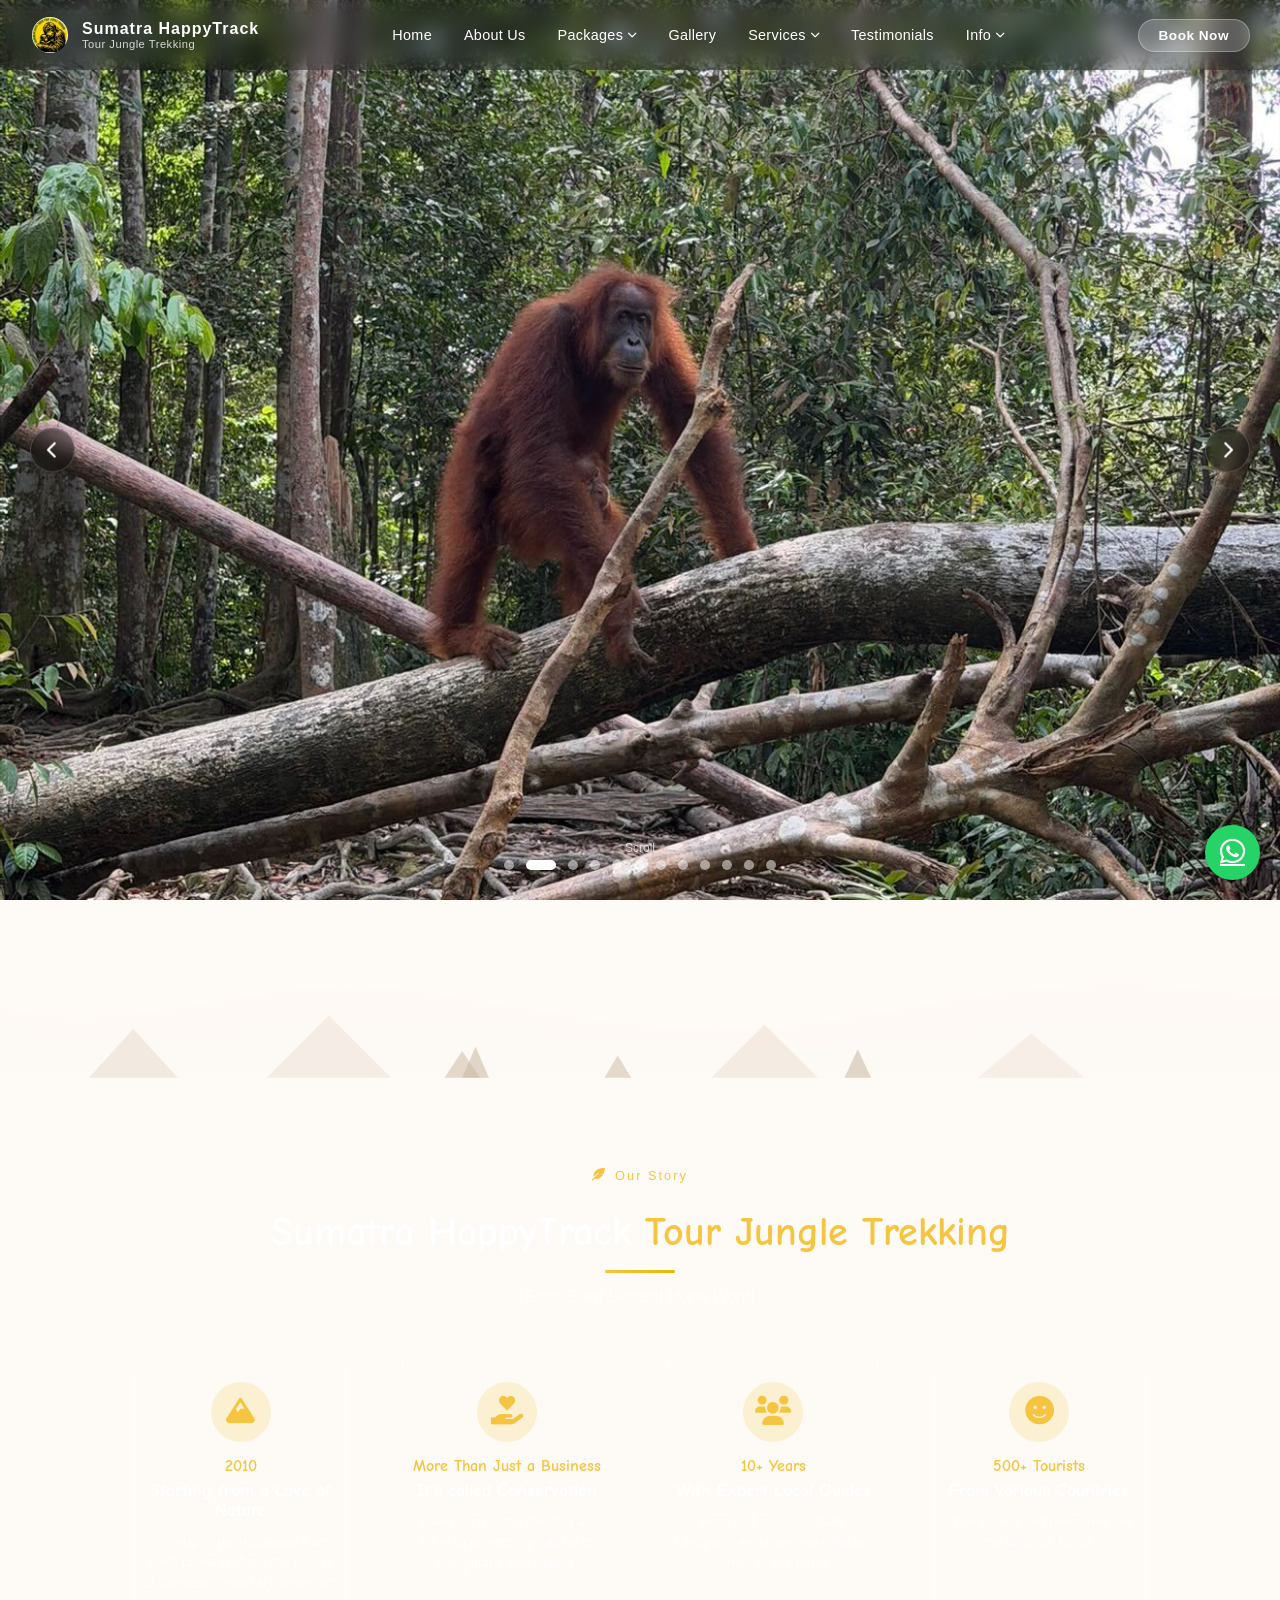
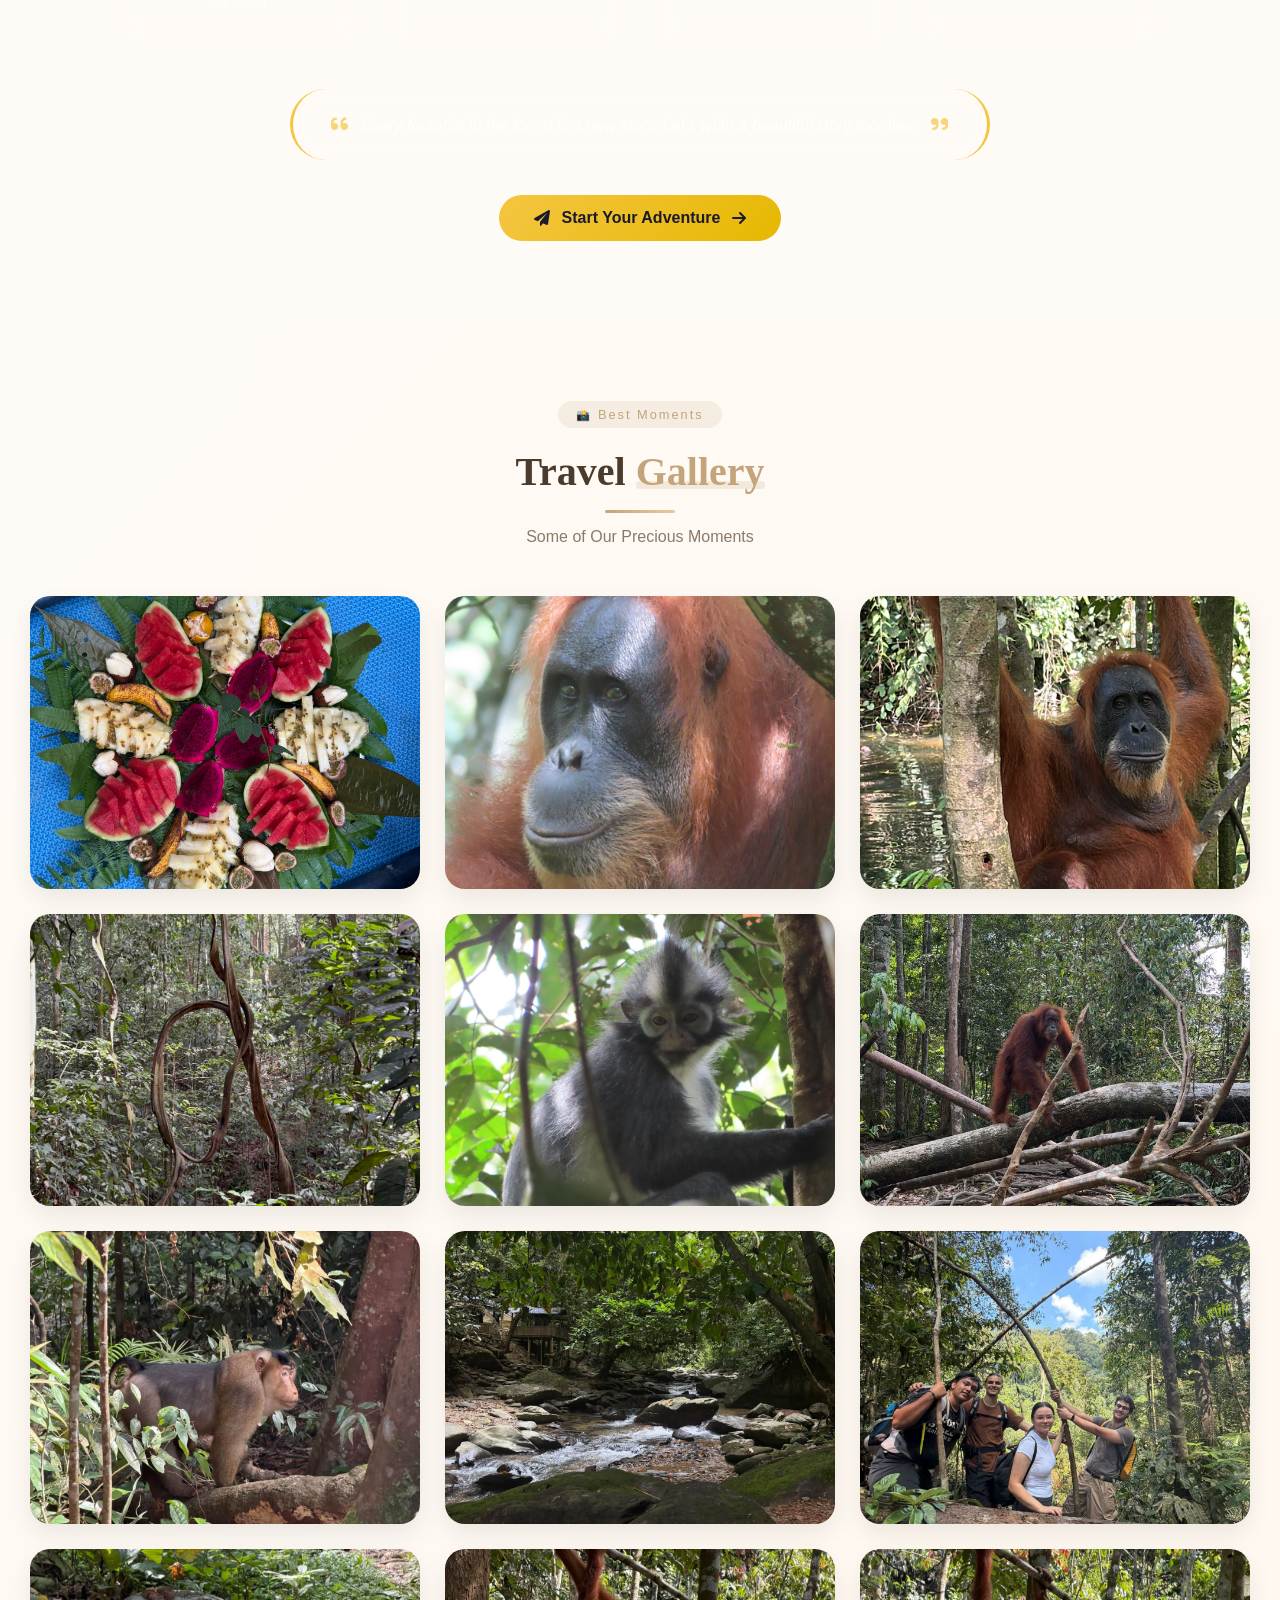
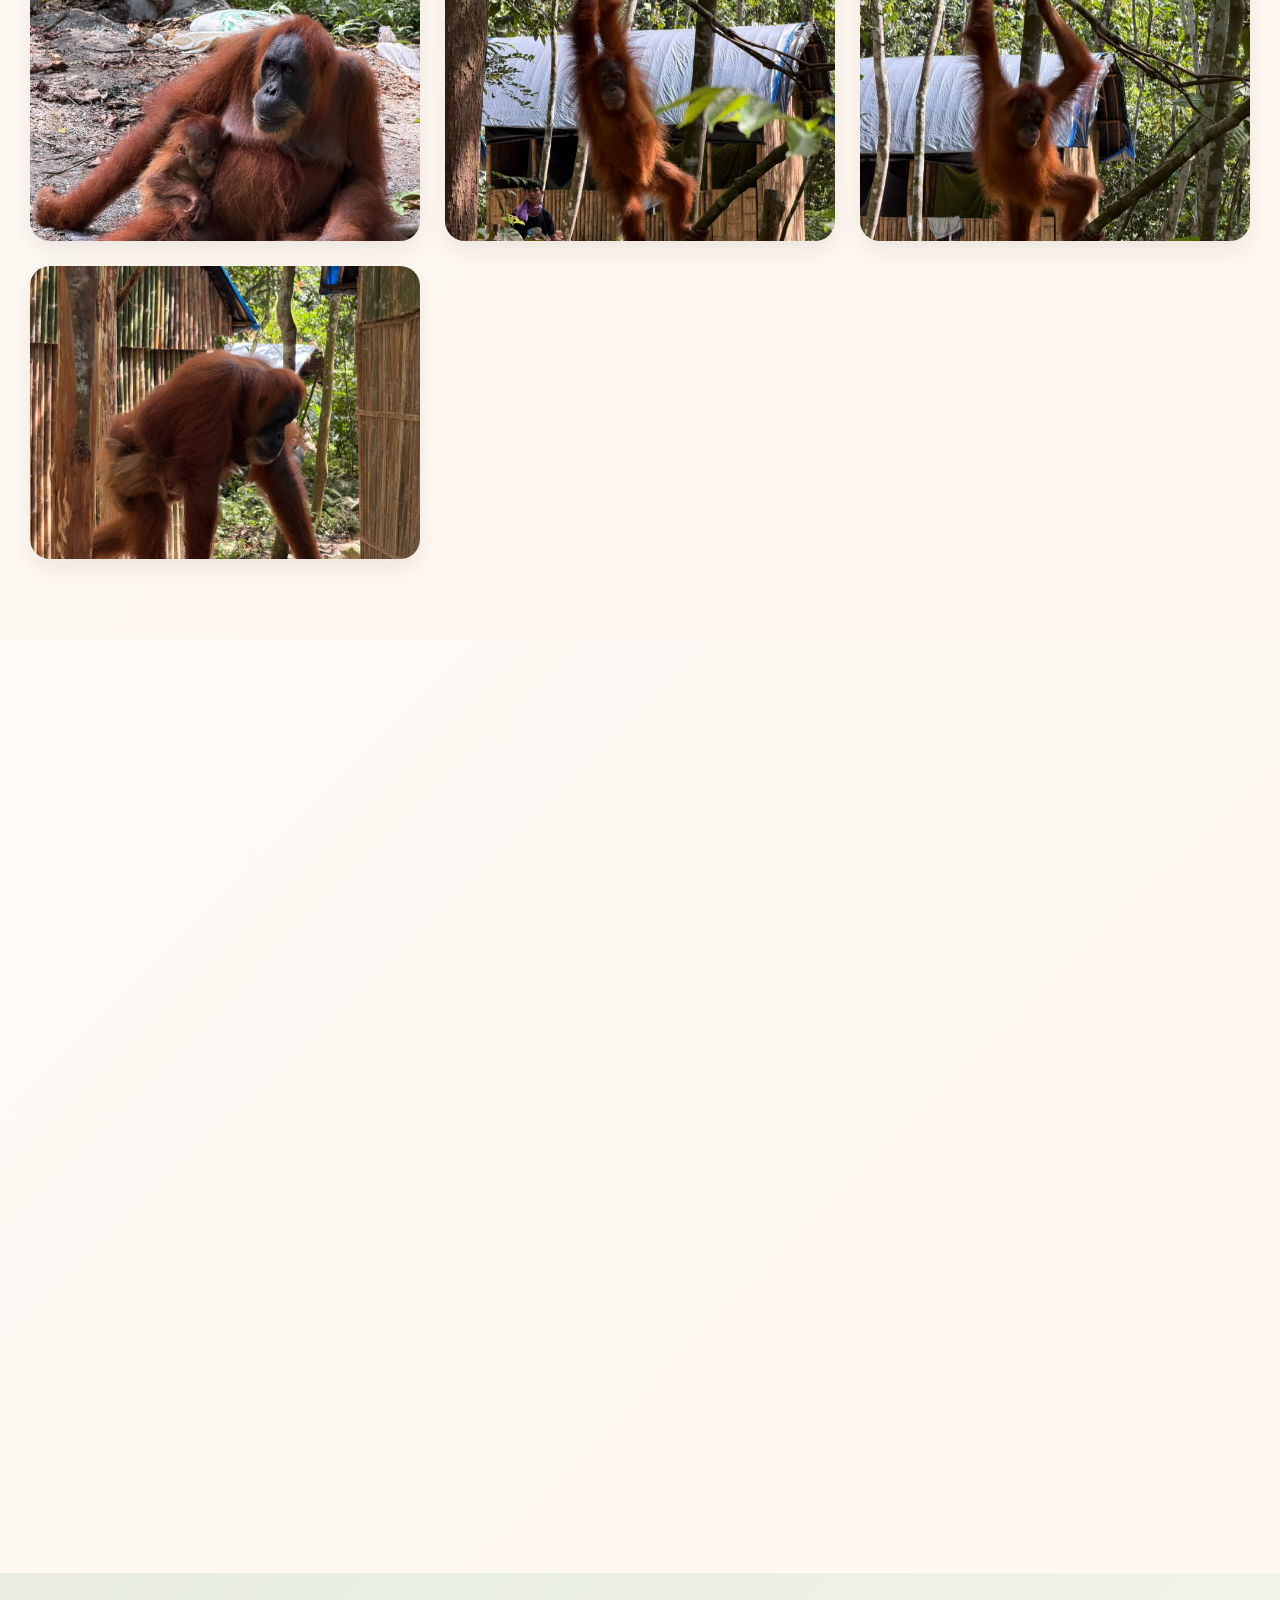
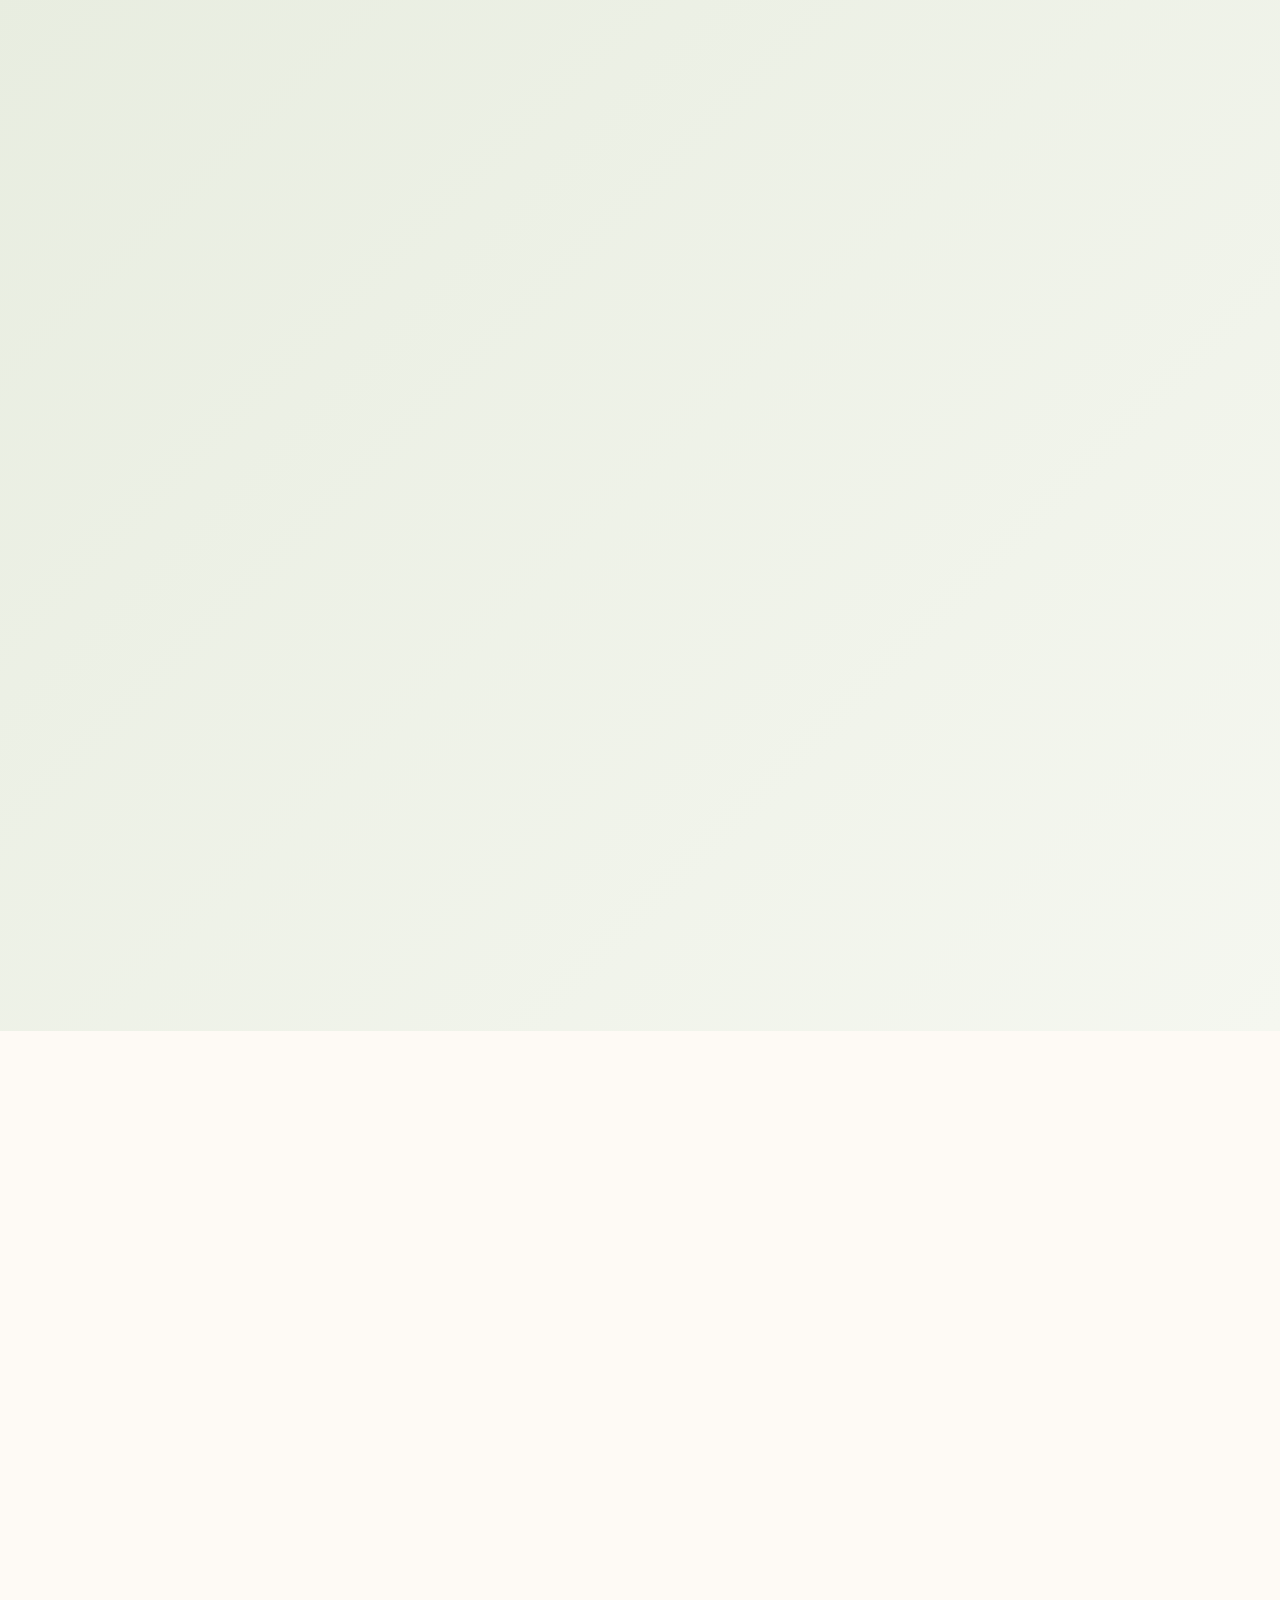
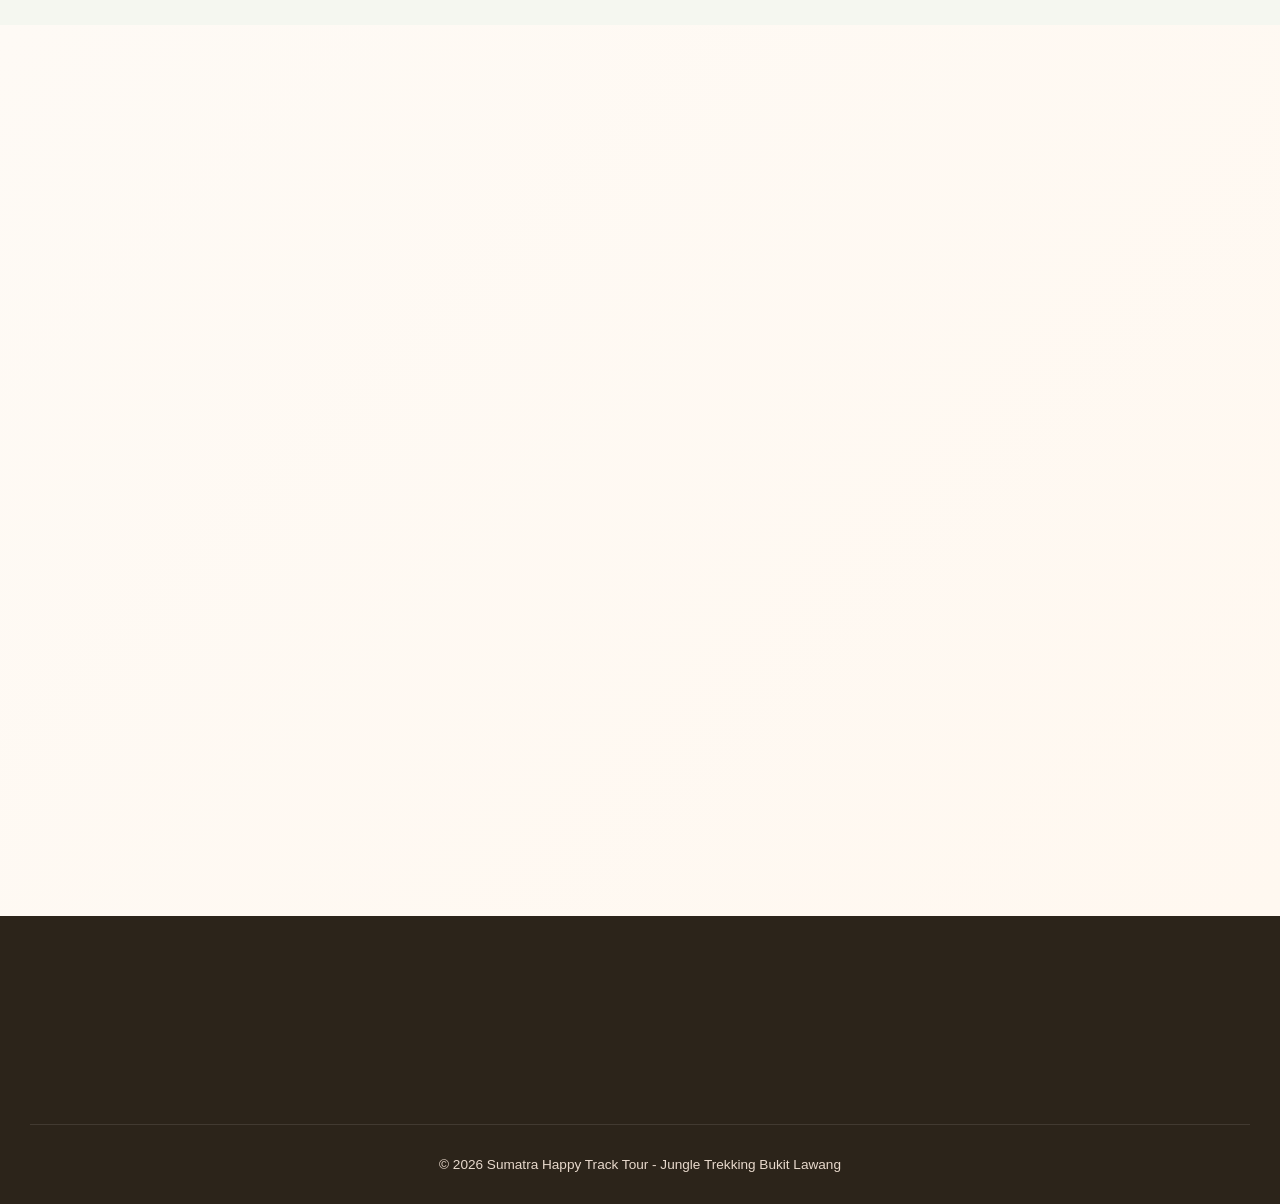
==== commit cc37d262: "Update index.html" ====
--- a/index.html
+++ b/index.html
@@ -834,7 +834,7 @@
                         <i class="fas fa-star"></i>
                         <i class="fas fa-star-half-alt"></i>
                     </div>
-                    <div class="rating-count-simpel">520+ ulasan</div>
+                    <div class="rating-count-simpel">520+ Reviews</div>
                 </div>
             </div>
 
@@ -859,7 +859,7 @@
                         </div>
                         <i class="fab fa-google google-icon-simpel"></i>
                     </div>
-                    <p class="testimonial-text-simpel">"Pengalaman trekking yang luar biasa! Guide ramah dan profesional, orangutan terlihat dekat. Penginapan bersih dan nyaman."</p>
+                    <p class="testimonial-text-simpel">"An incredible trekking experience! The guide was friendly and professional, and the orangutans were up close. The accommodation was clean and comfortable."</p>
                 </div>
 
                 <!-- Review 2 -->
@@ -901,7 +901,7 @@
                         </div>
                         <i class="fab fa-google google-icon-simpel"></i>
                     </div>
-                    <p class="testimonial-text-simpel">"Pelayanan terbaik! Guide sangat membantu dan sabar. Bisa lihat orangutan dari dekat, penginapan nyaman dengan pemandangan sungai."</p>
+                    <p class="testimonial-text-simpel">"Excellent service! The guide was very helpful and patient. We got to see orangutans up close, and the accommodation was comfortable with river views."</p>
                 </div>
             </div>
         </div>
@@ -1201,4 +1201,4 @@
     <script src="https://unpkg.com/aos@next/dist/aos.js"></script>
     <script src="js/script.js"></script>
 </body>
-</html>+</html>
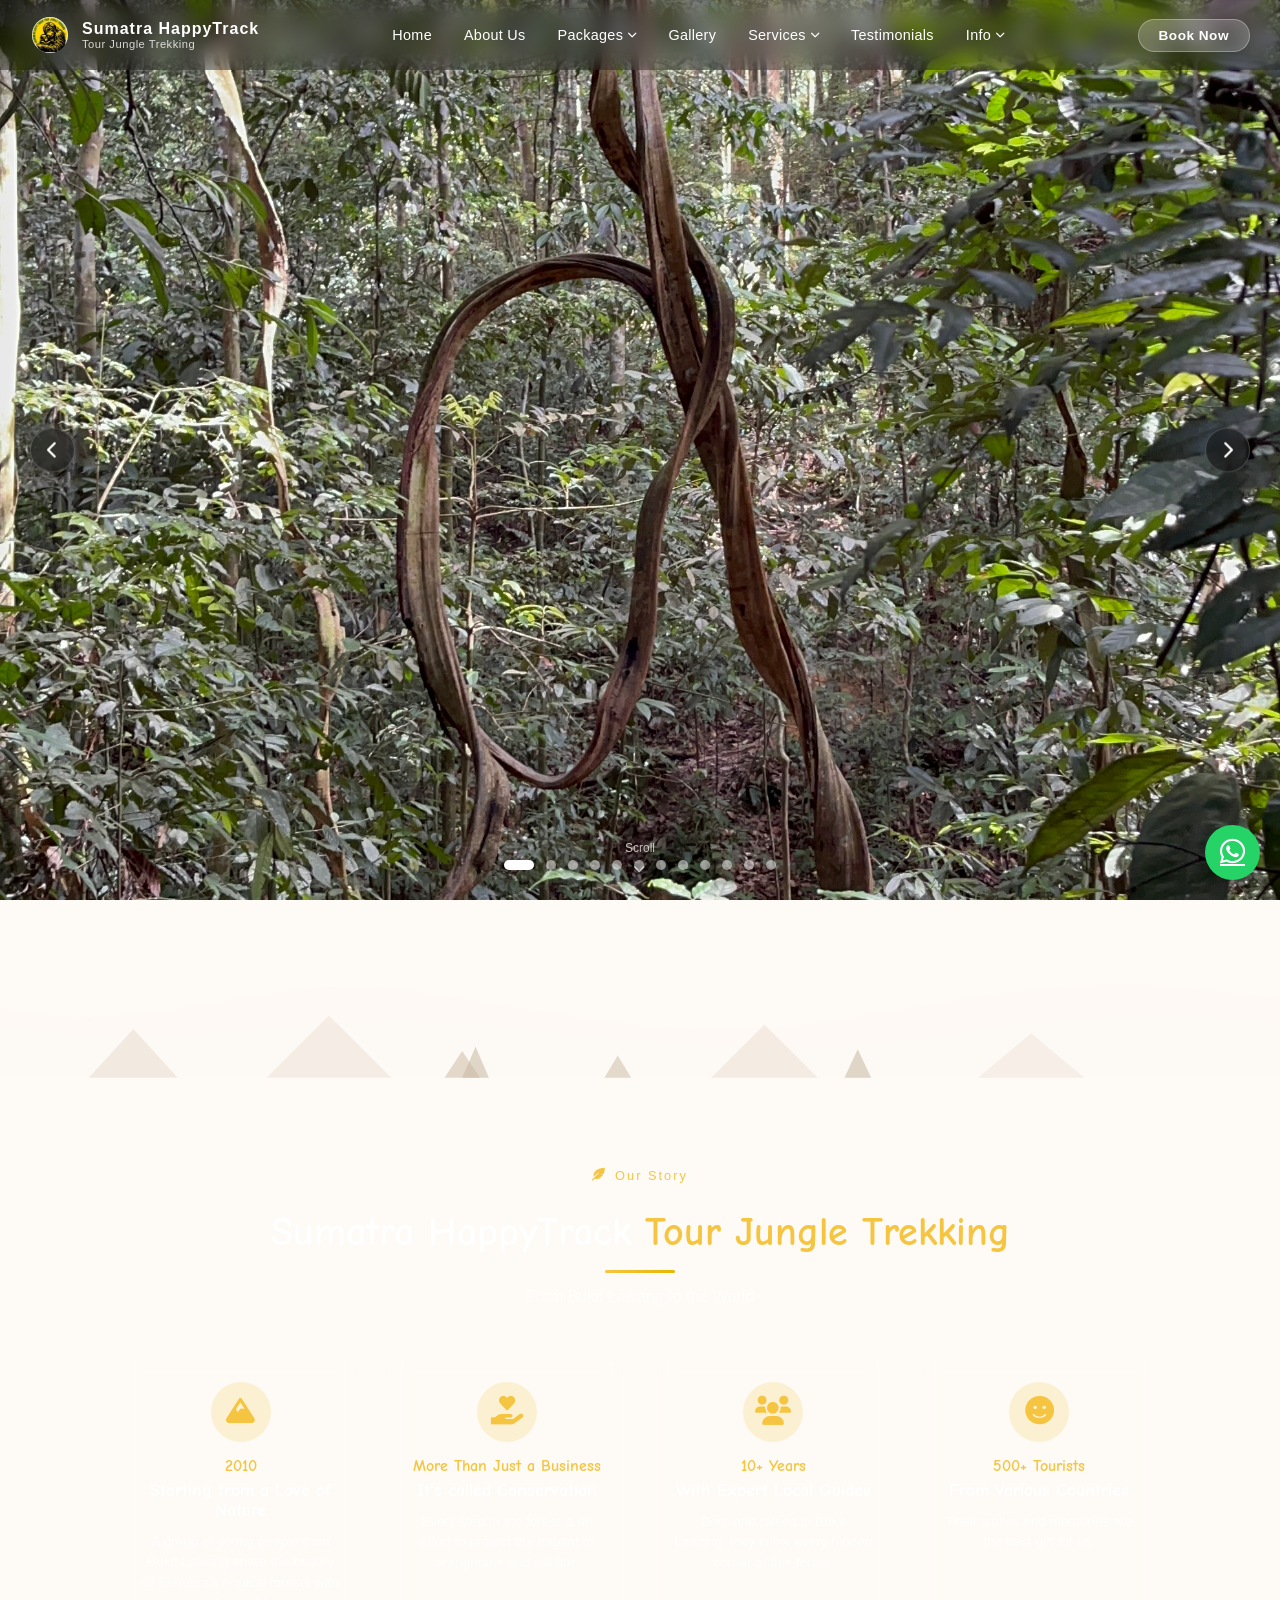
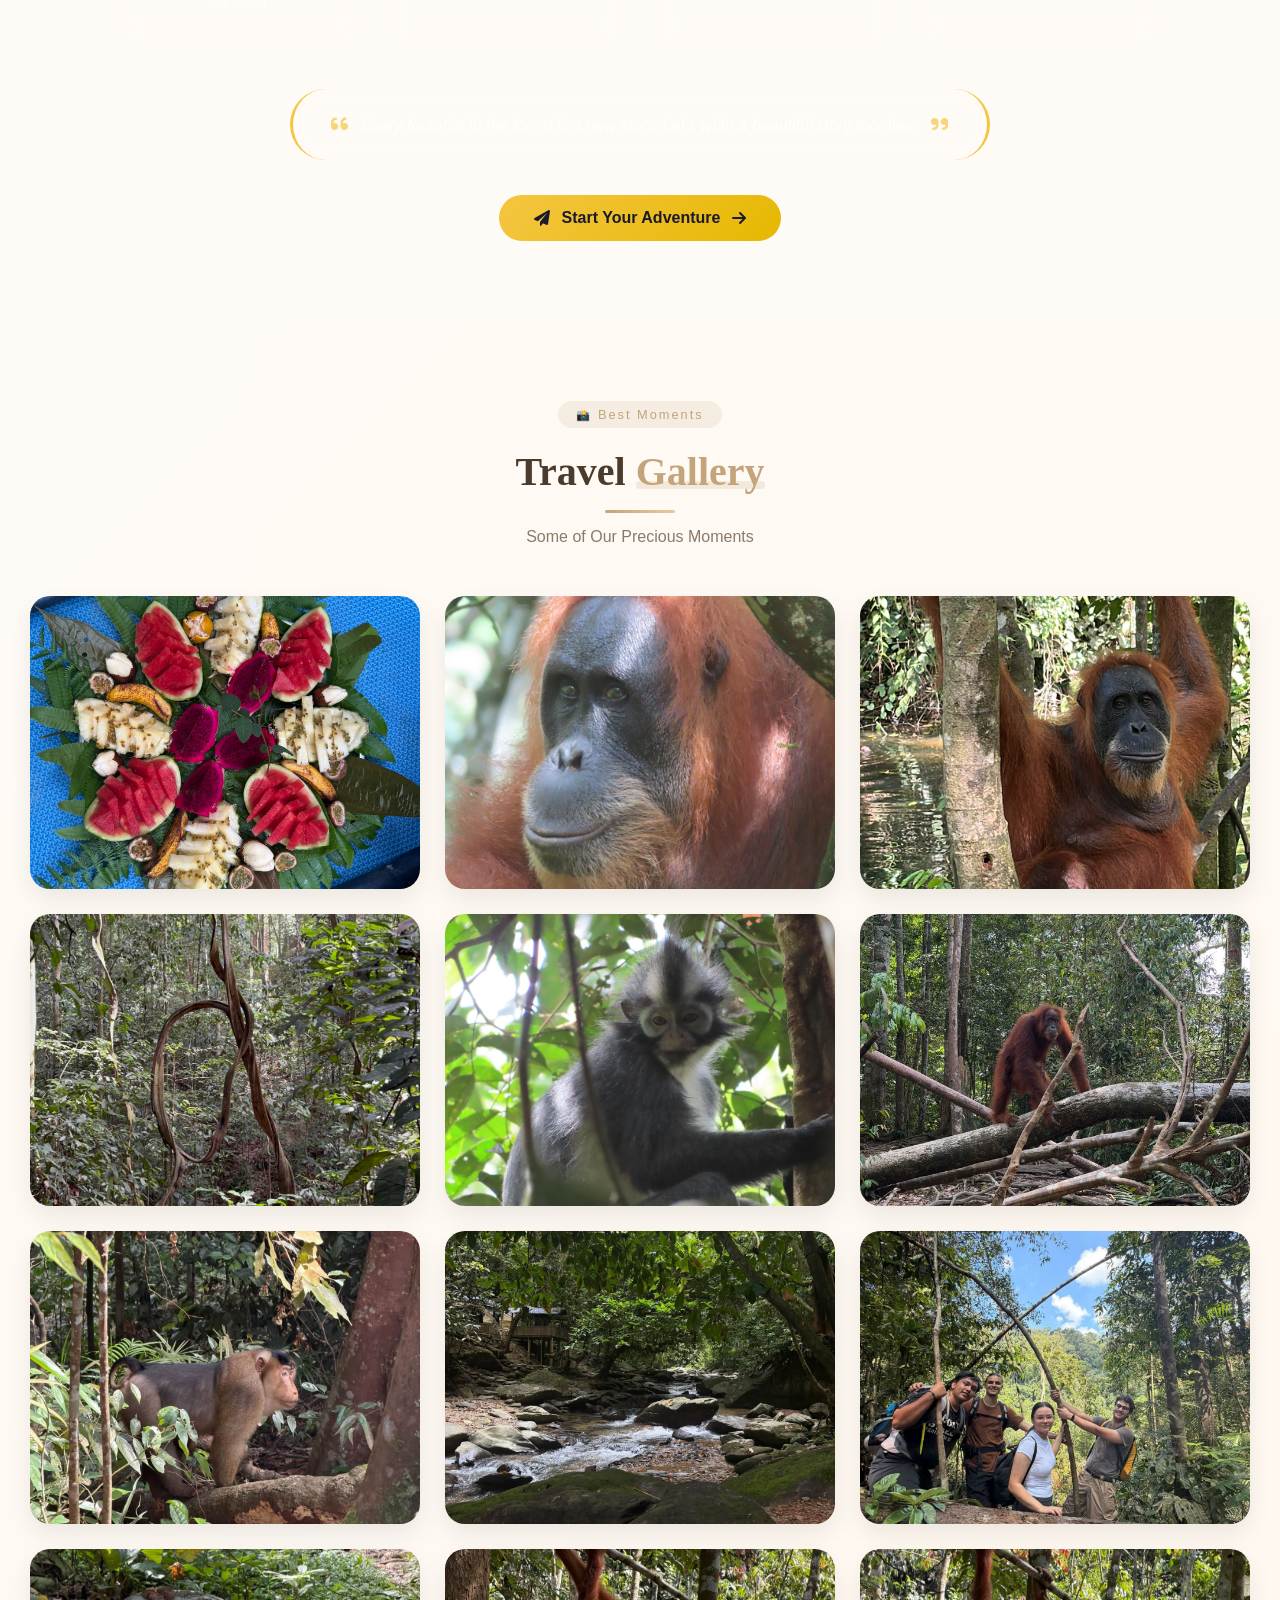
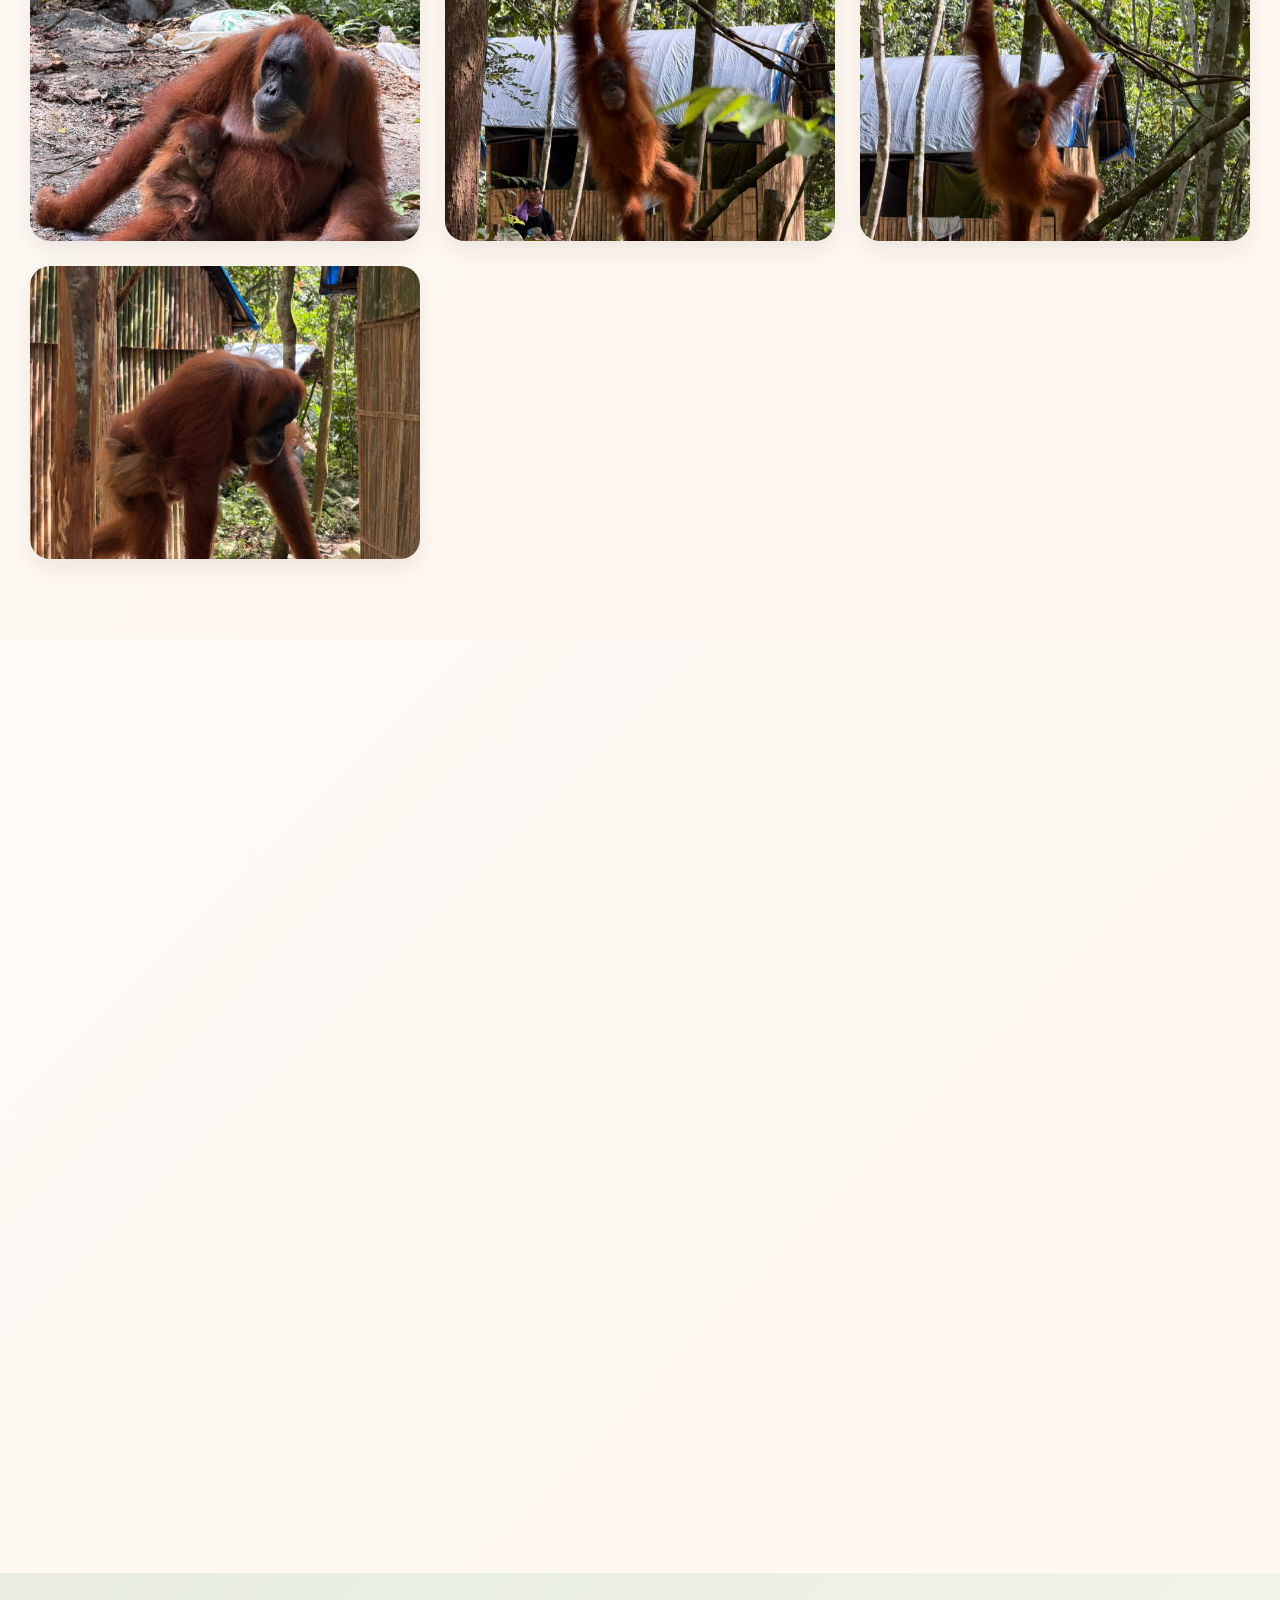
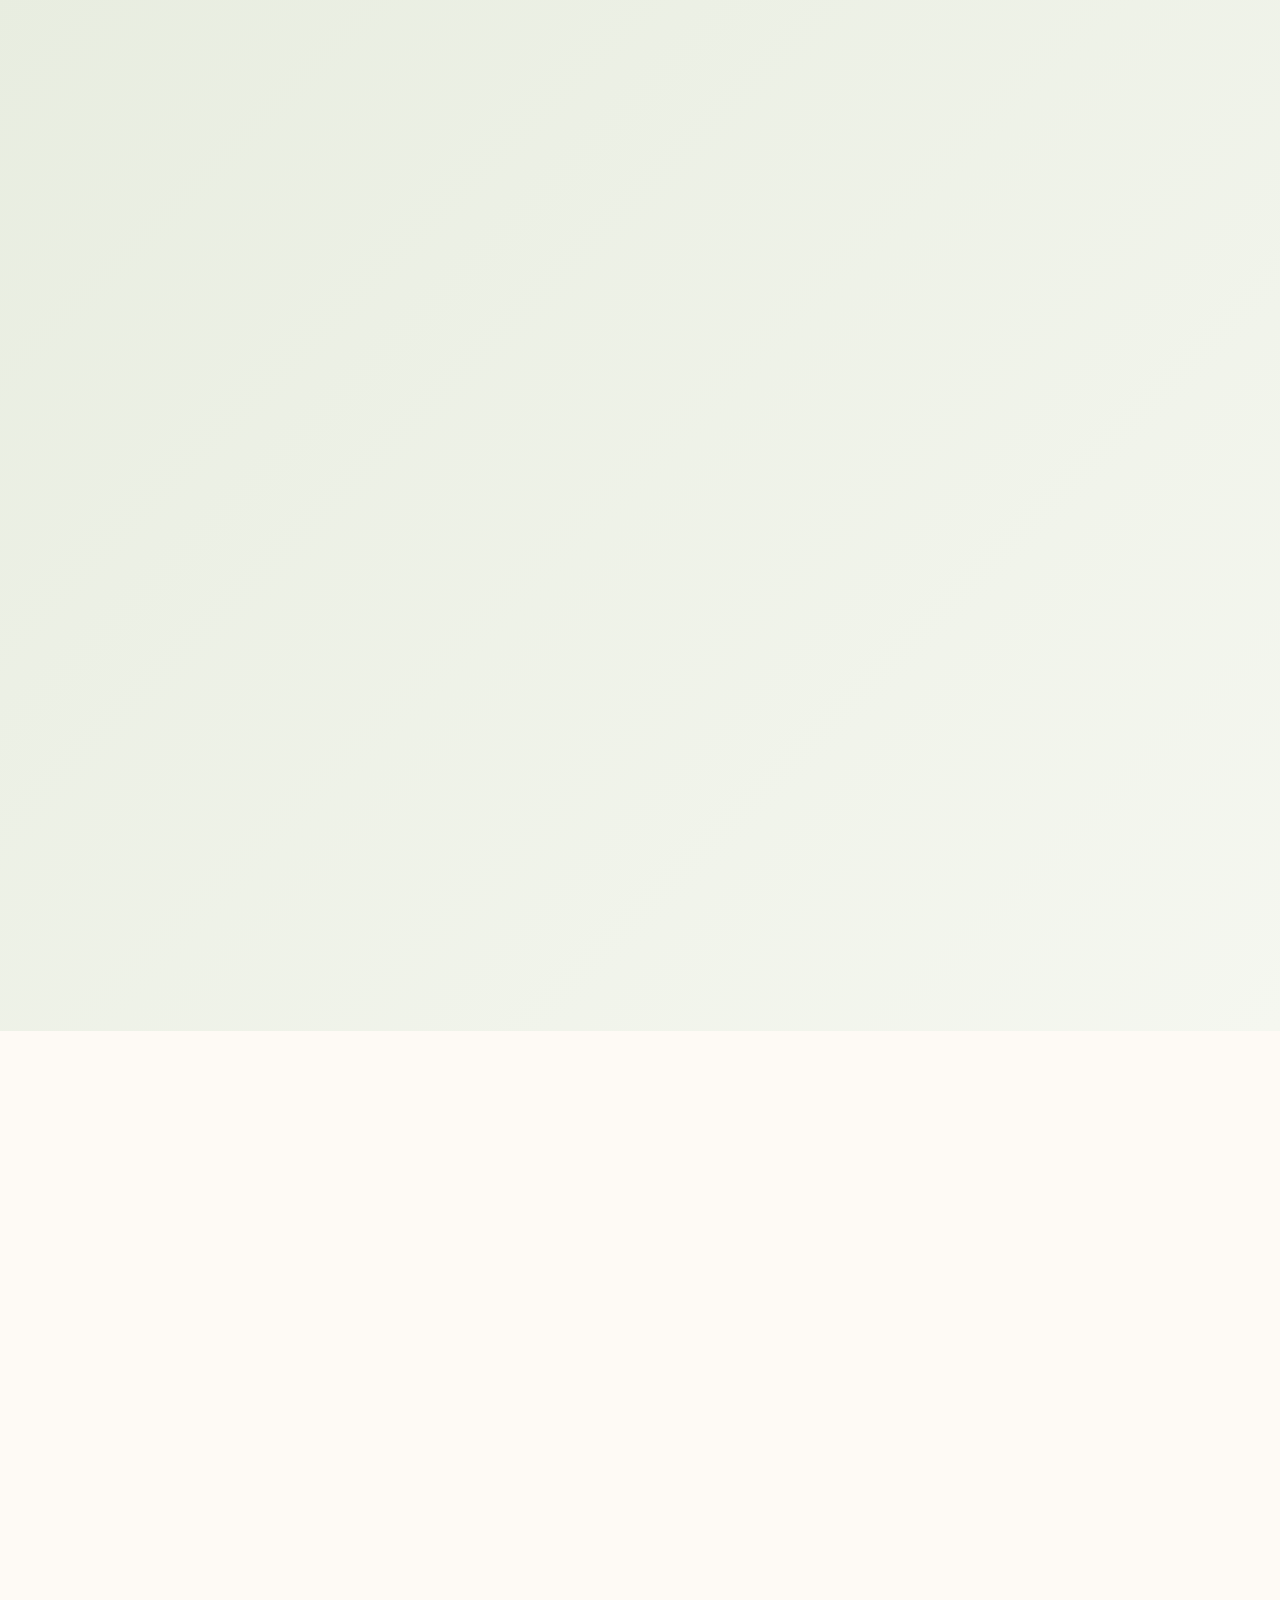
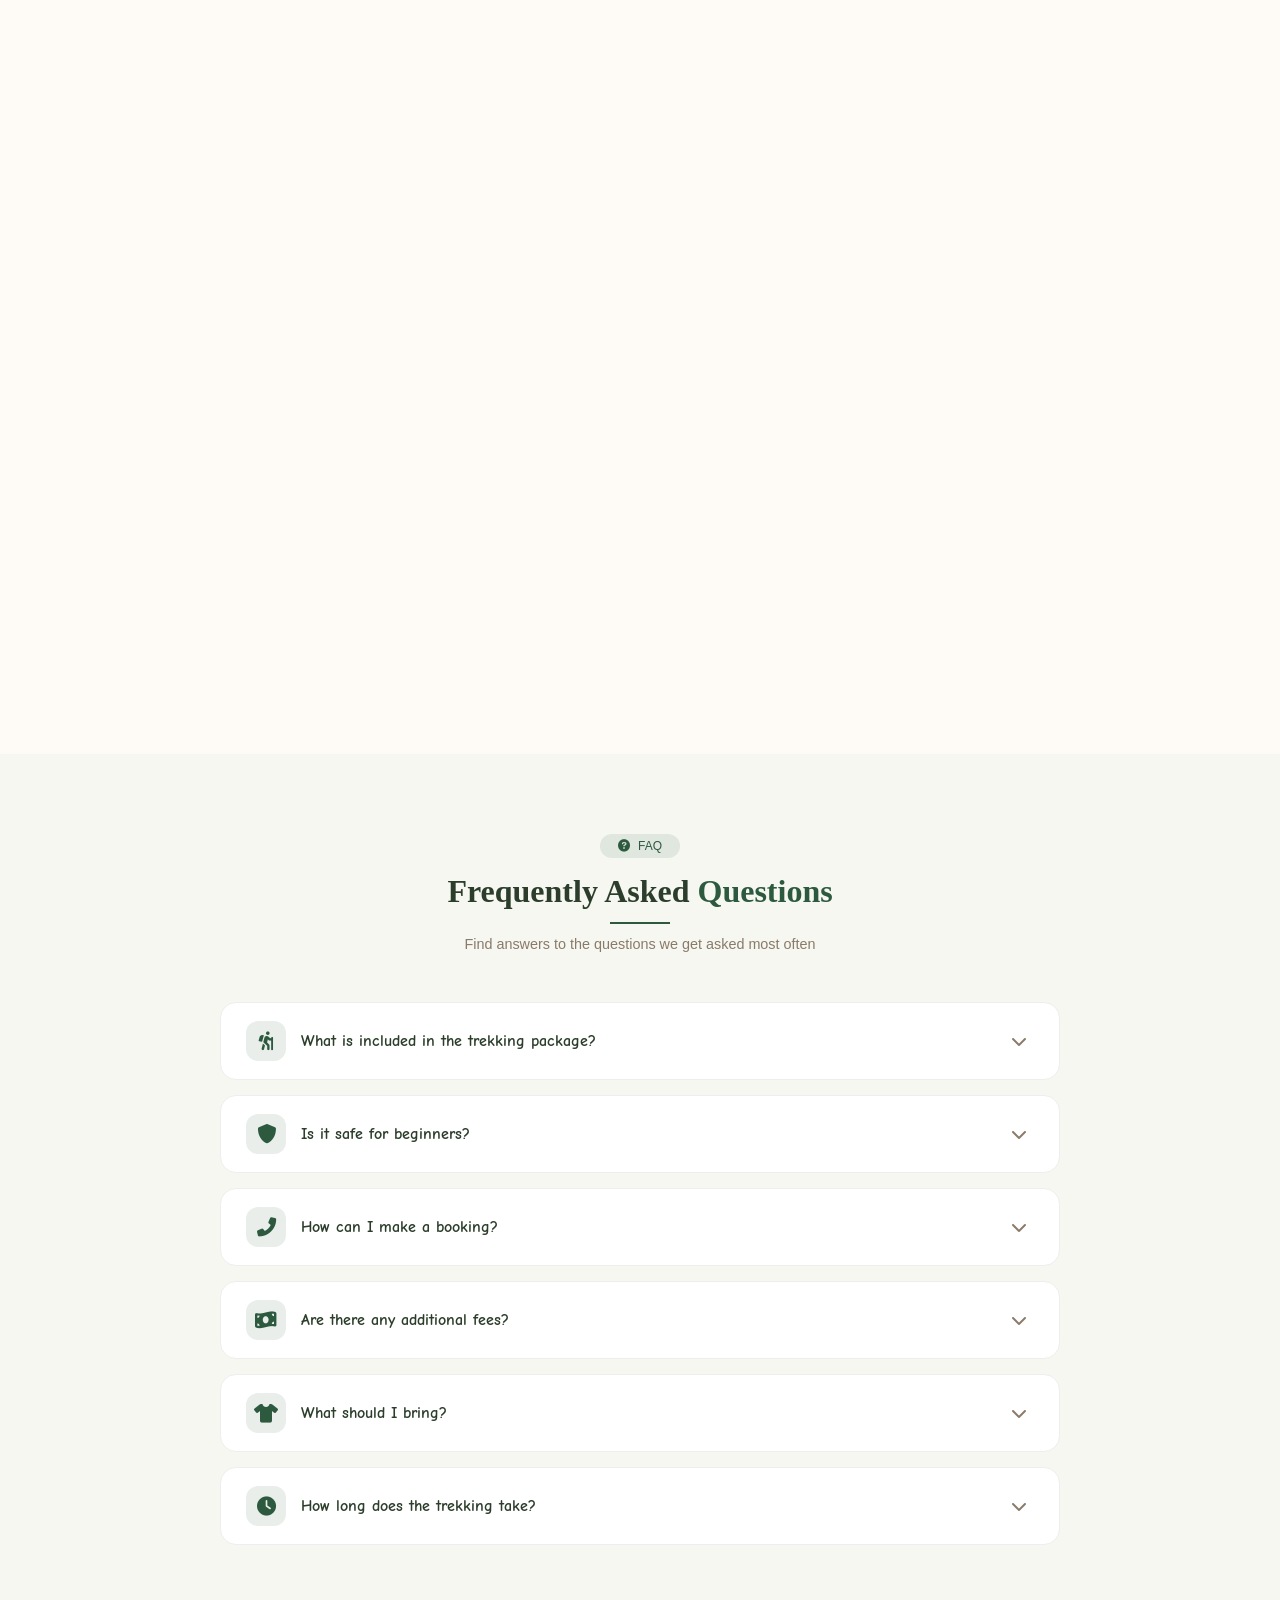
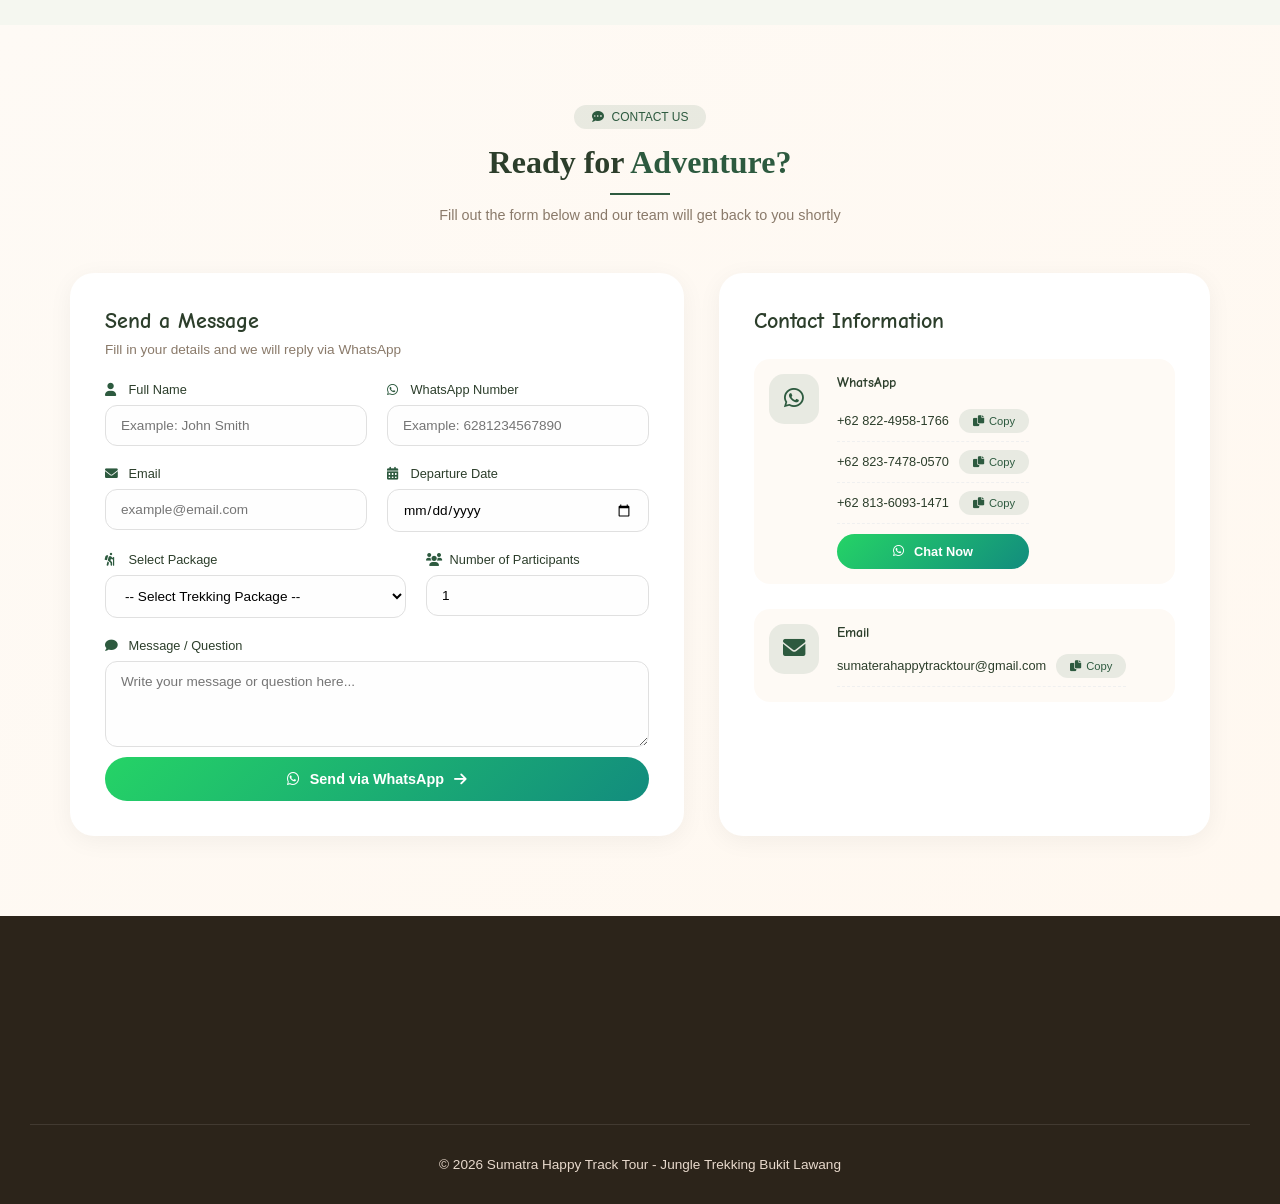
==== commit 72911749: "Update index.html" ====
--- a/index.html
+++ b/index.html
@@ -22,6 +22,11 @@
     <meta property="twitter:title" content="Sumatra Happy Track Tour - Jungle Trekking Bukit Lawang">
     <meta property="twitter:description" content="Jungle trekking di Bukit Lawang bersama guide lokal.">
     <meta property="twitter:image" content="https://www.sumatrahappytrack.com/img/og-image.jpg">
+    <link rel="icon" type="image/png" sizes="16x16" href="favicon/favicon-16x16.png">
+    <link rel="icon" type="image/png" sizes="32x32" href="favicon/favicon-32x32.png">
+    <link rel="apple-touch-icon" sizes="180x180" href="favicon/apple-touch-icon.png">
+    <link rel="shortcut icon" type="image/x-icon" href="favicon/favicon.ico">
+    <link rel="manifest" href="favicon/site.webmanifest">
     <link rel="preconnect" href="https://fonts.googleapis.com">
     <link rel="preconnect" href="https://fonts.gstatic.com" crossorigin>
     <link rel="icon" type="image/x-icon" href="/favicon.ico">
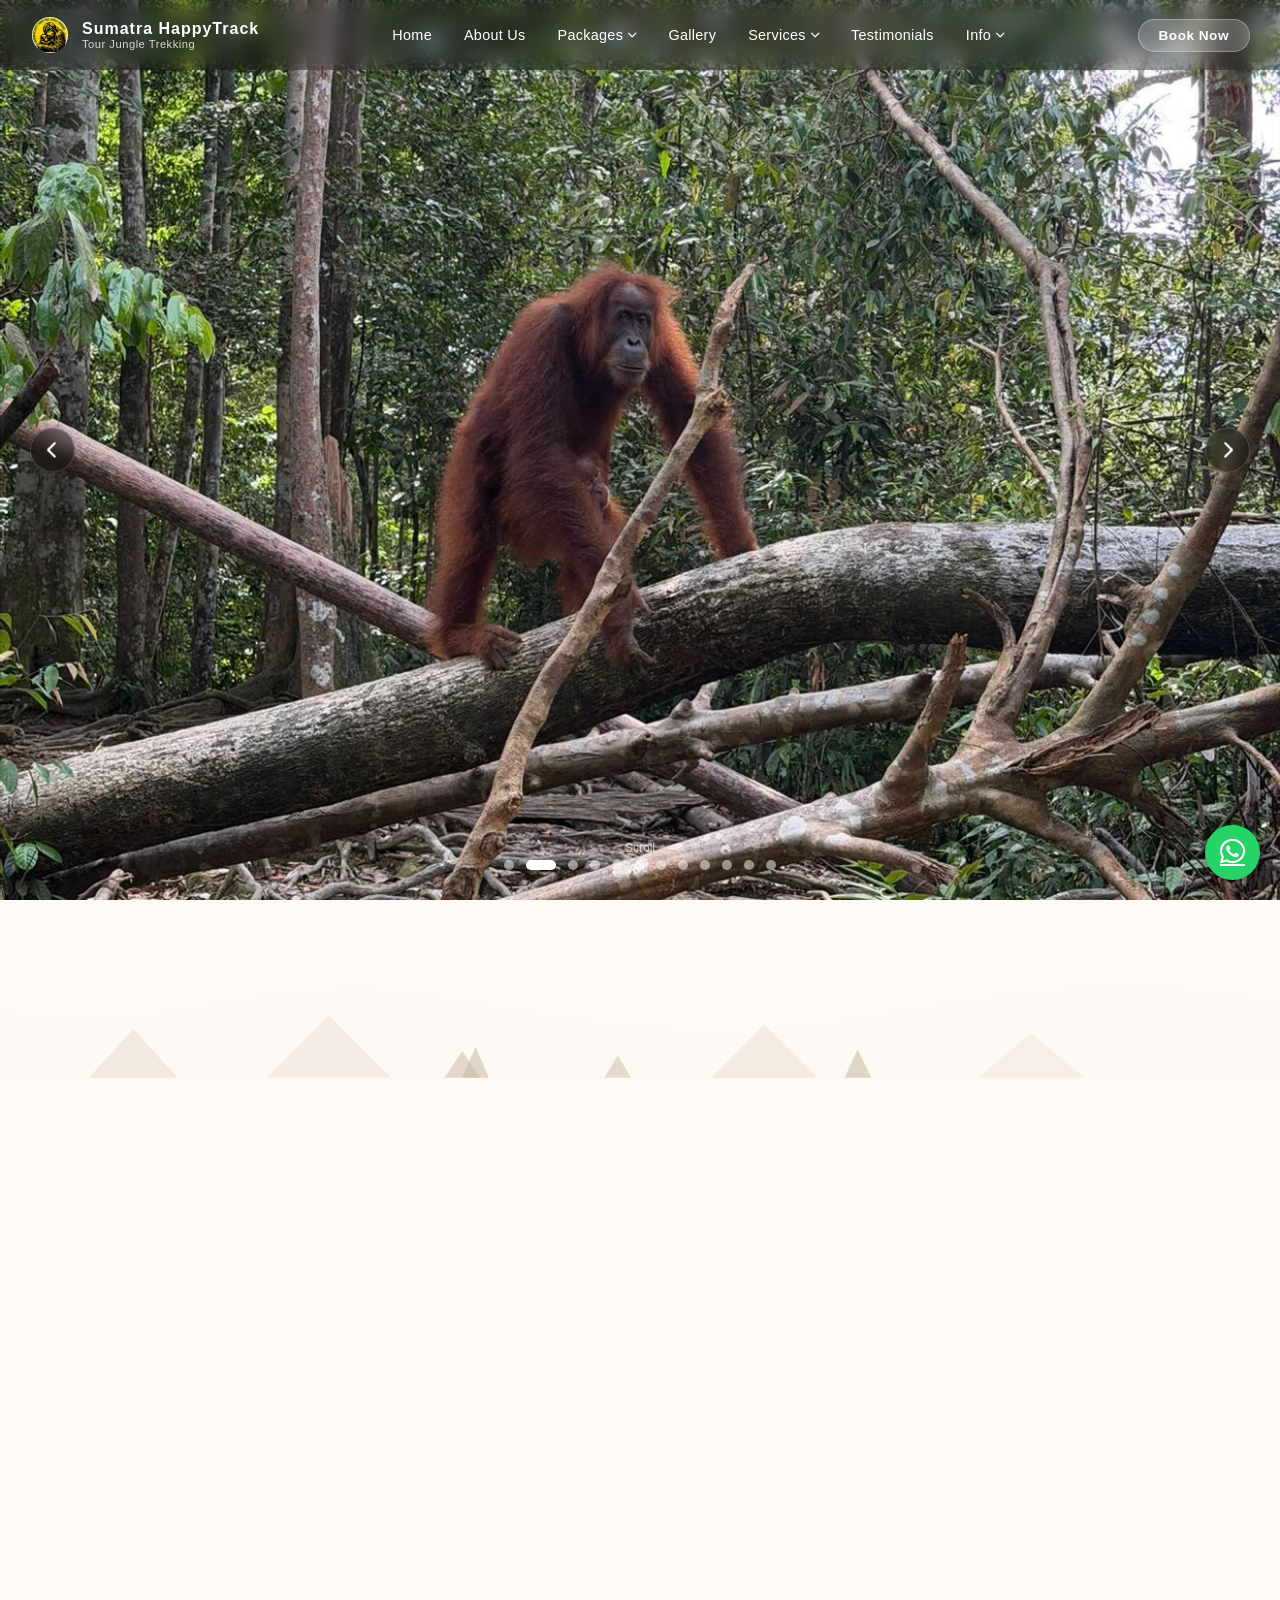
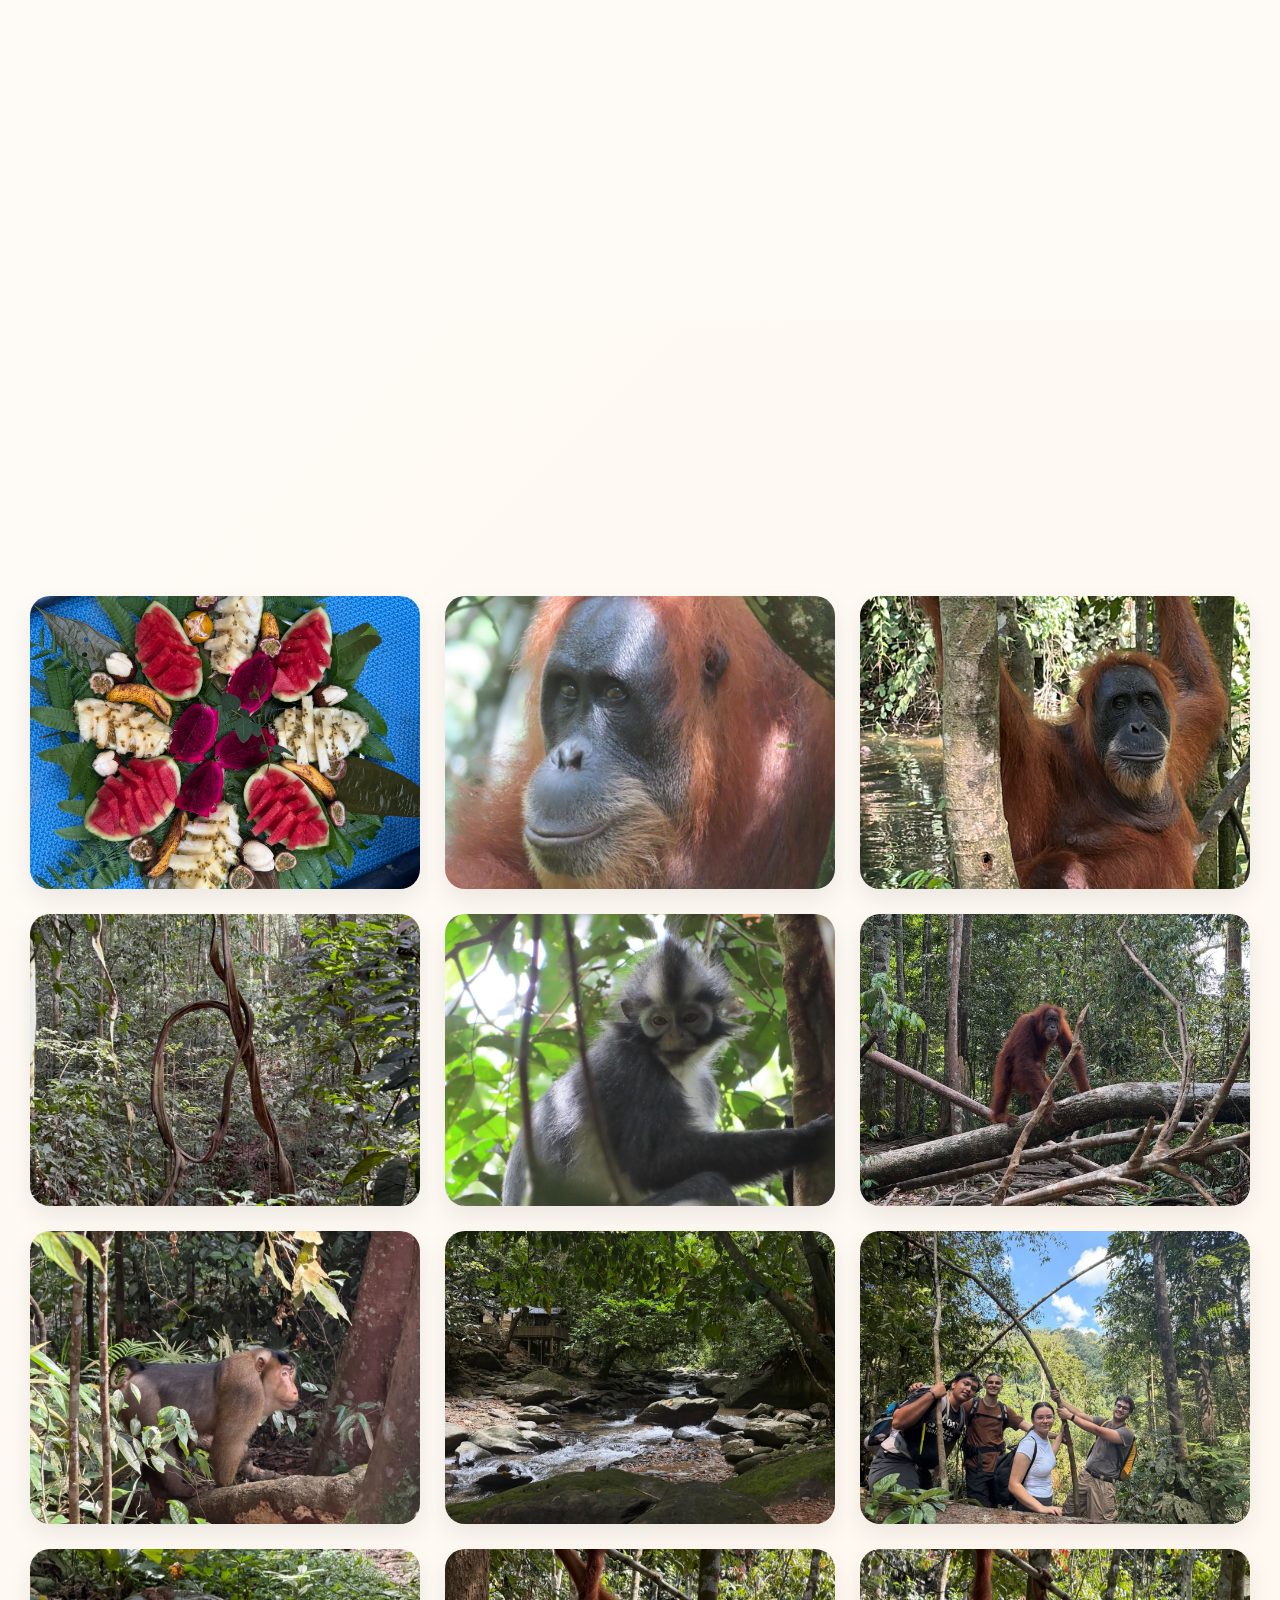
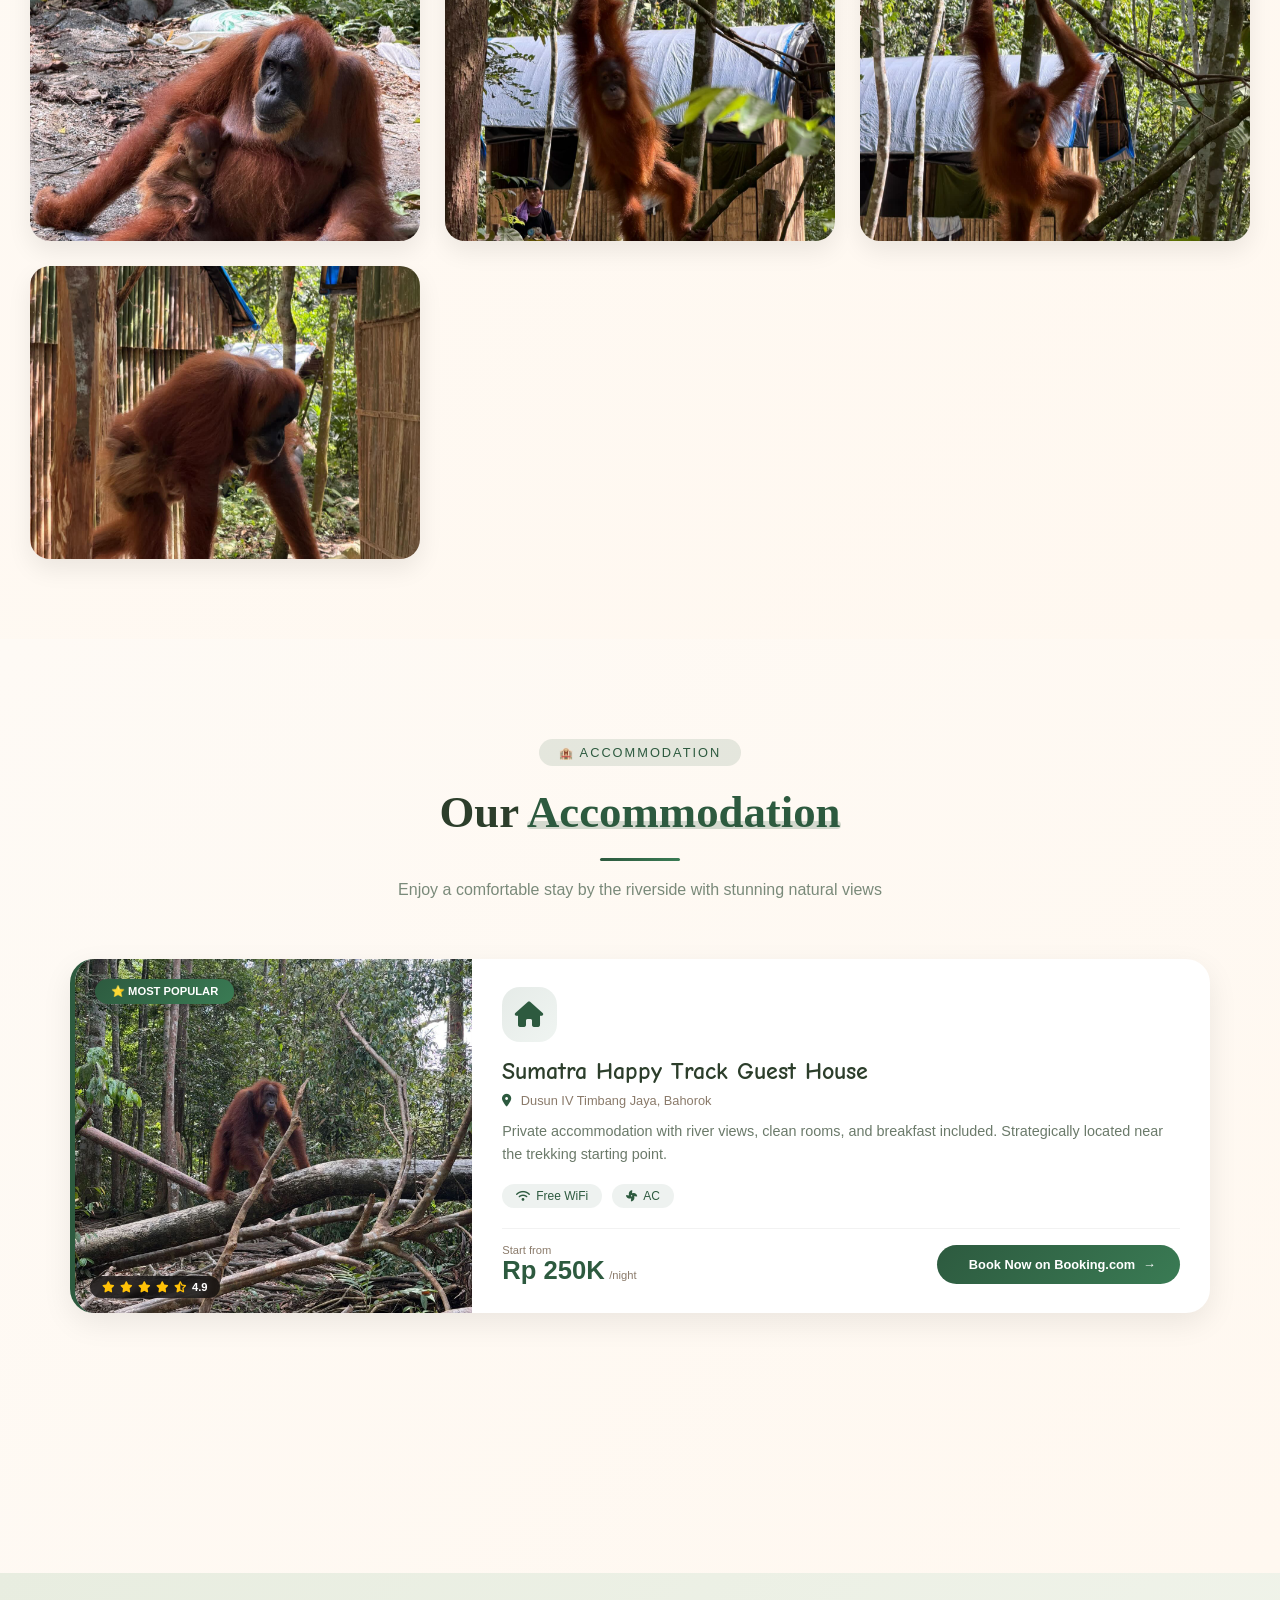
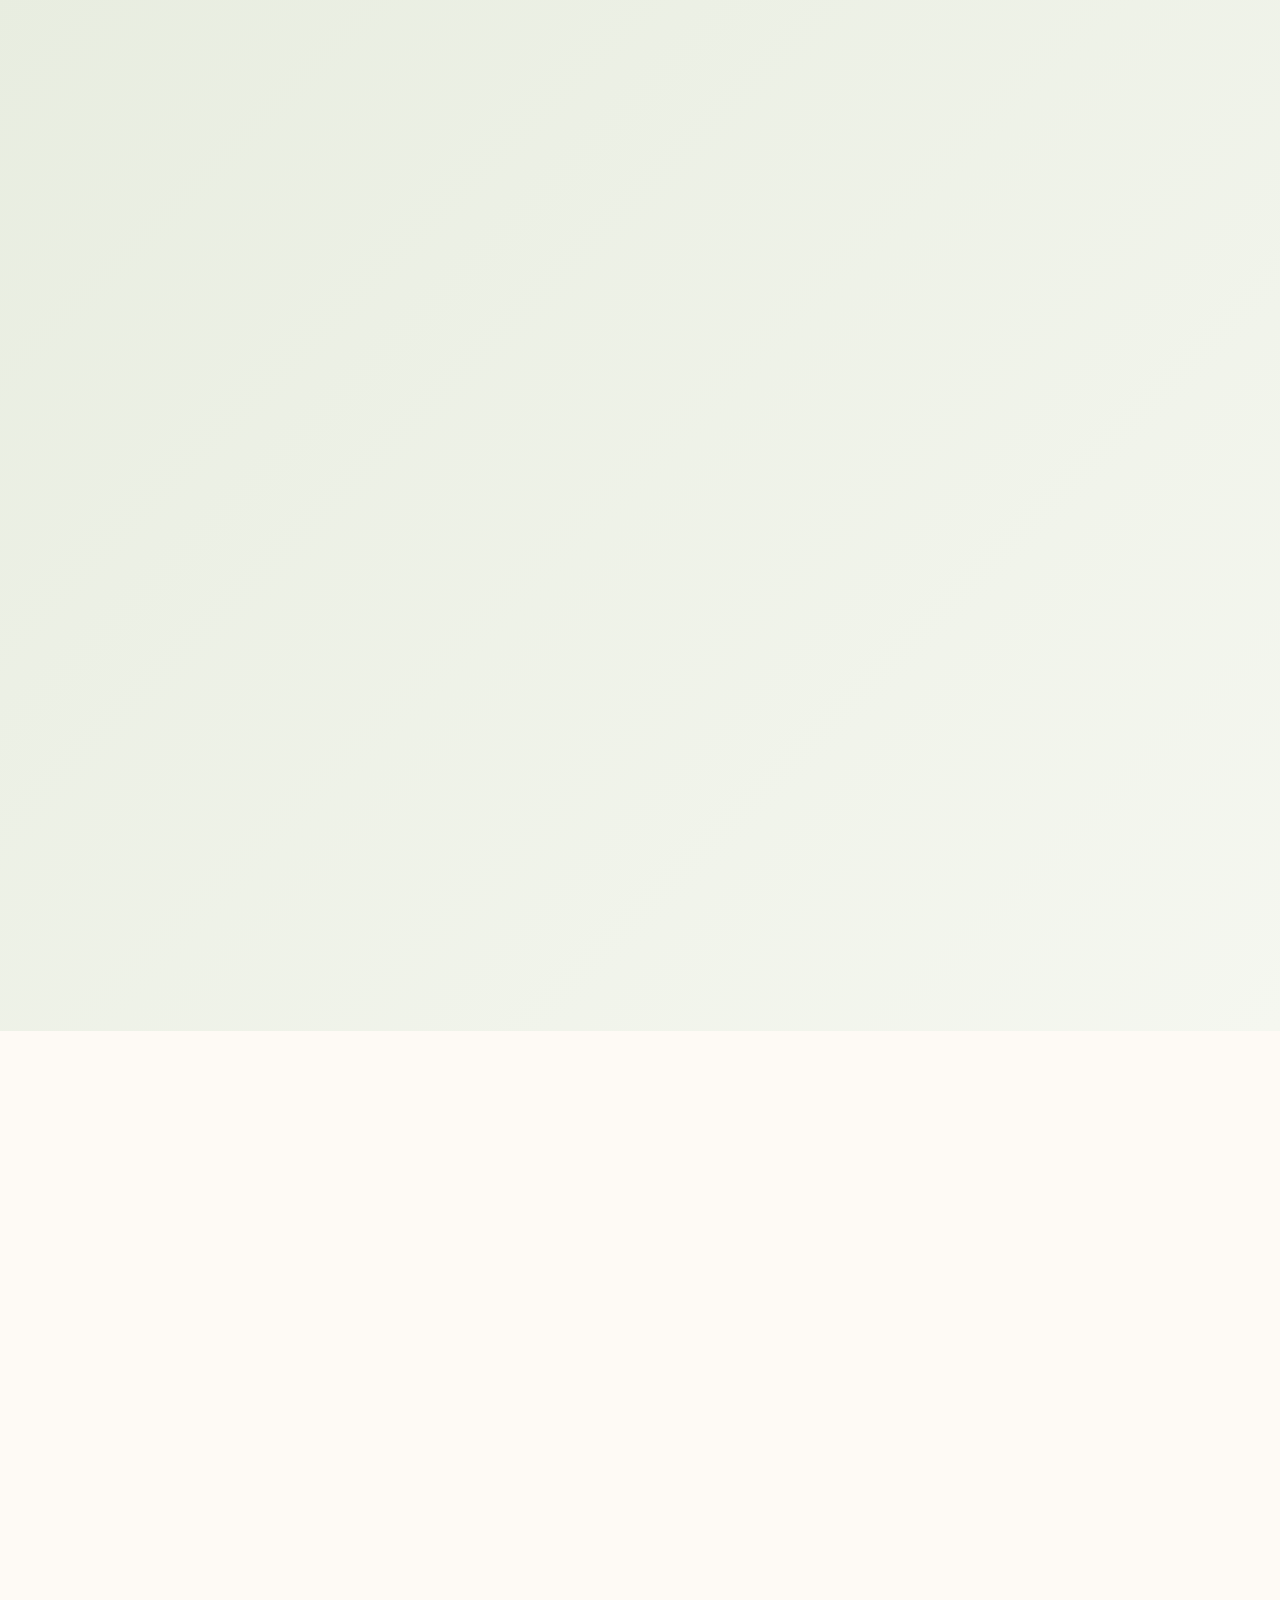
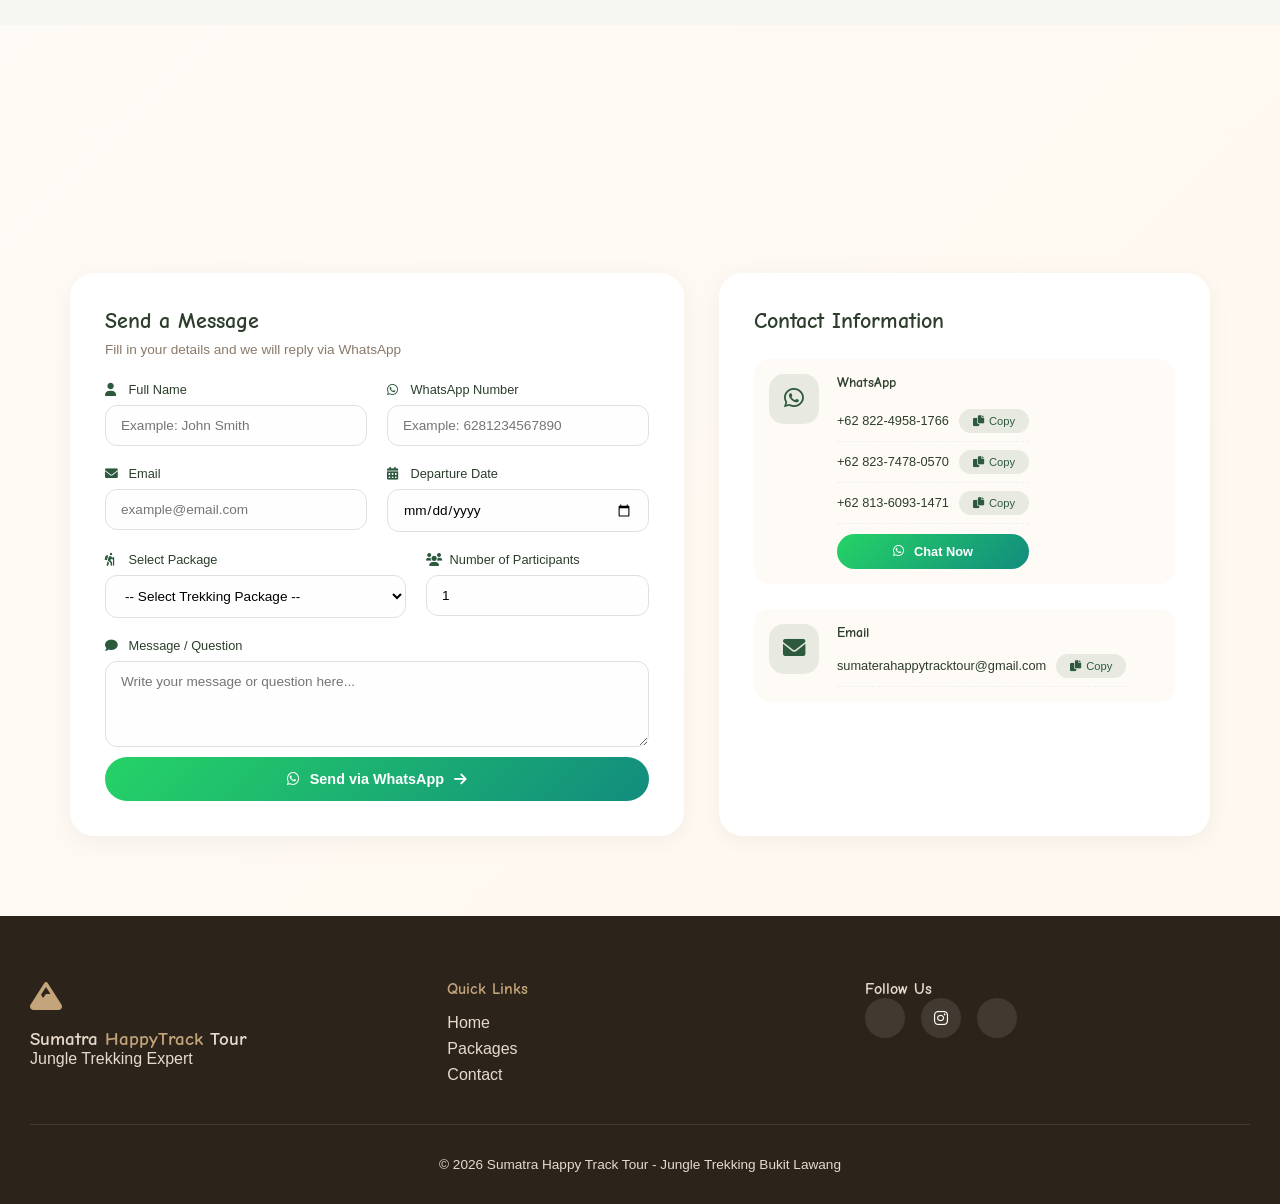
==== commit 53ac9d57: "Update index.html" ====
--- a/index.html
+++ b/index.html
@@ -1197,7 +1197,7 @@
         <div class="footer-content">
             <div class="footer-logo" data-aos="fade-up"><i class="fas fa-mountain"></i><h3>Sumatra <span>HappyTrack</span> Tour</h3><p>Jungle Trekking Expert</p></div>
             <div class="footer-links" data-aos="fade-up" data-aos-delay="100"><h4>Quick Links</h4><ul><li><a href="index.html#home">Home</a></li><li><a href="paket.html">Packages</a></li><li><a href="index.html#contact">Contact</a></li></ul></div>
-            <div class="footer-social" data-aos="fade-up" data-aos-delay="200"><h4>Follow Us</h4><div class="social-icons"><a href="#"><i class="fab fa-facebook-f"></i></a><a href="#"><i class="fab fa-instagram"></i></a><a href="#"><i class="fab fa-youtube"></i></a></div></div>
+            <div class="footer-social" data-aos="fade-up" data-aos-delay="200"><h4>Follow Us</h4><div class="social-icons"><a href="#"><i class="fab "></i></a><a href="https://www.instagram.com/sumatrahappytracktour/"><i class="fab fa-instagram"></i></a><a href="#"><i class="fab "></i></a></div></div>
         </div>
         <div class="footer-bottom"><p>&copy; 2026 Sumatra Happy Track Tour - Jungle Trekking Bukit Lawang</p></div>
     </div>
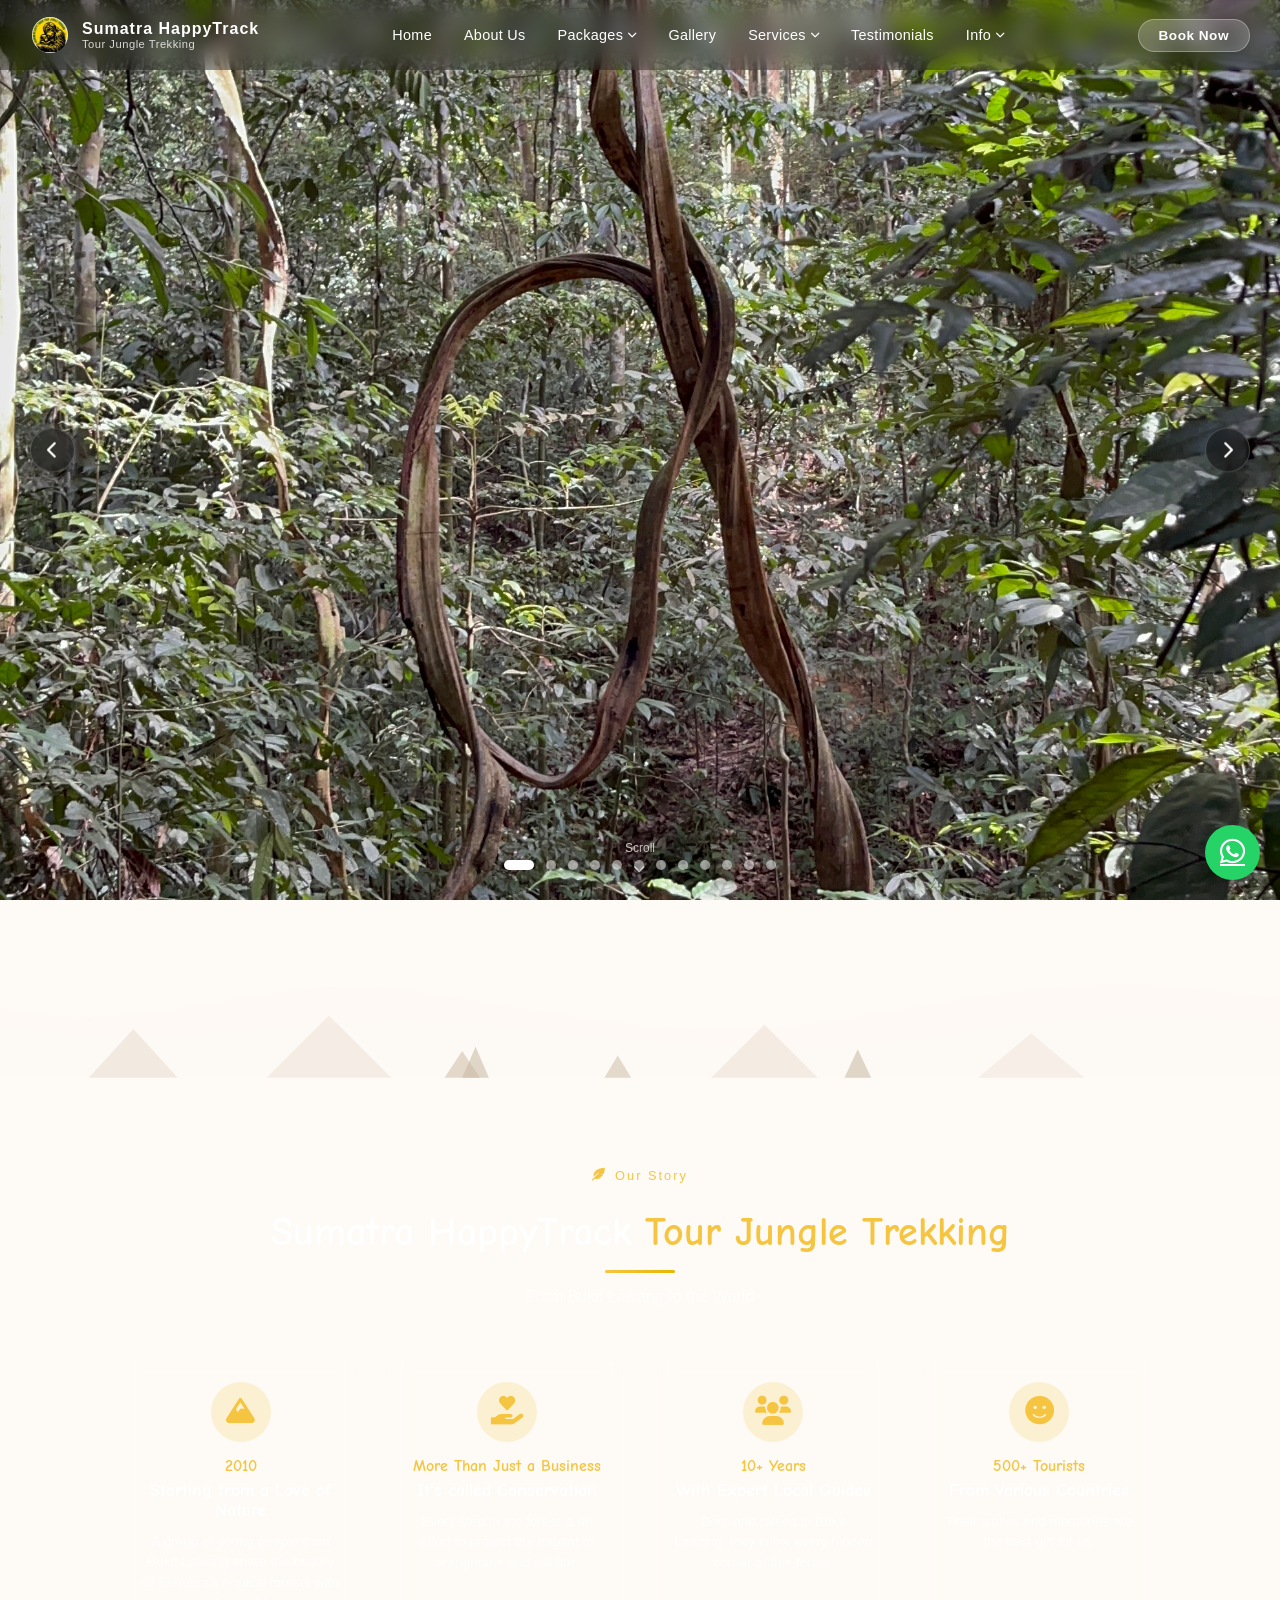
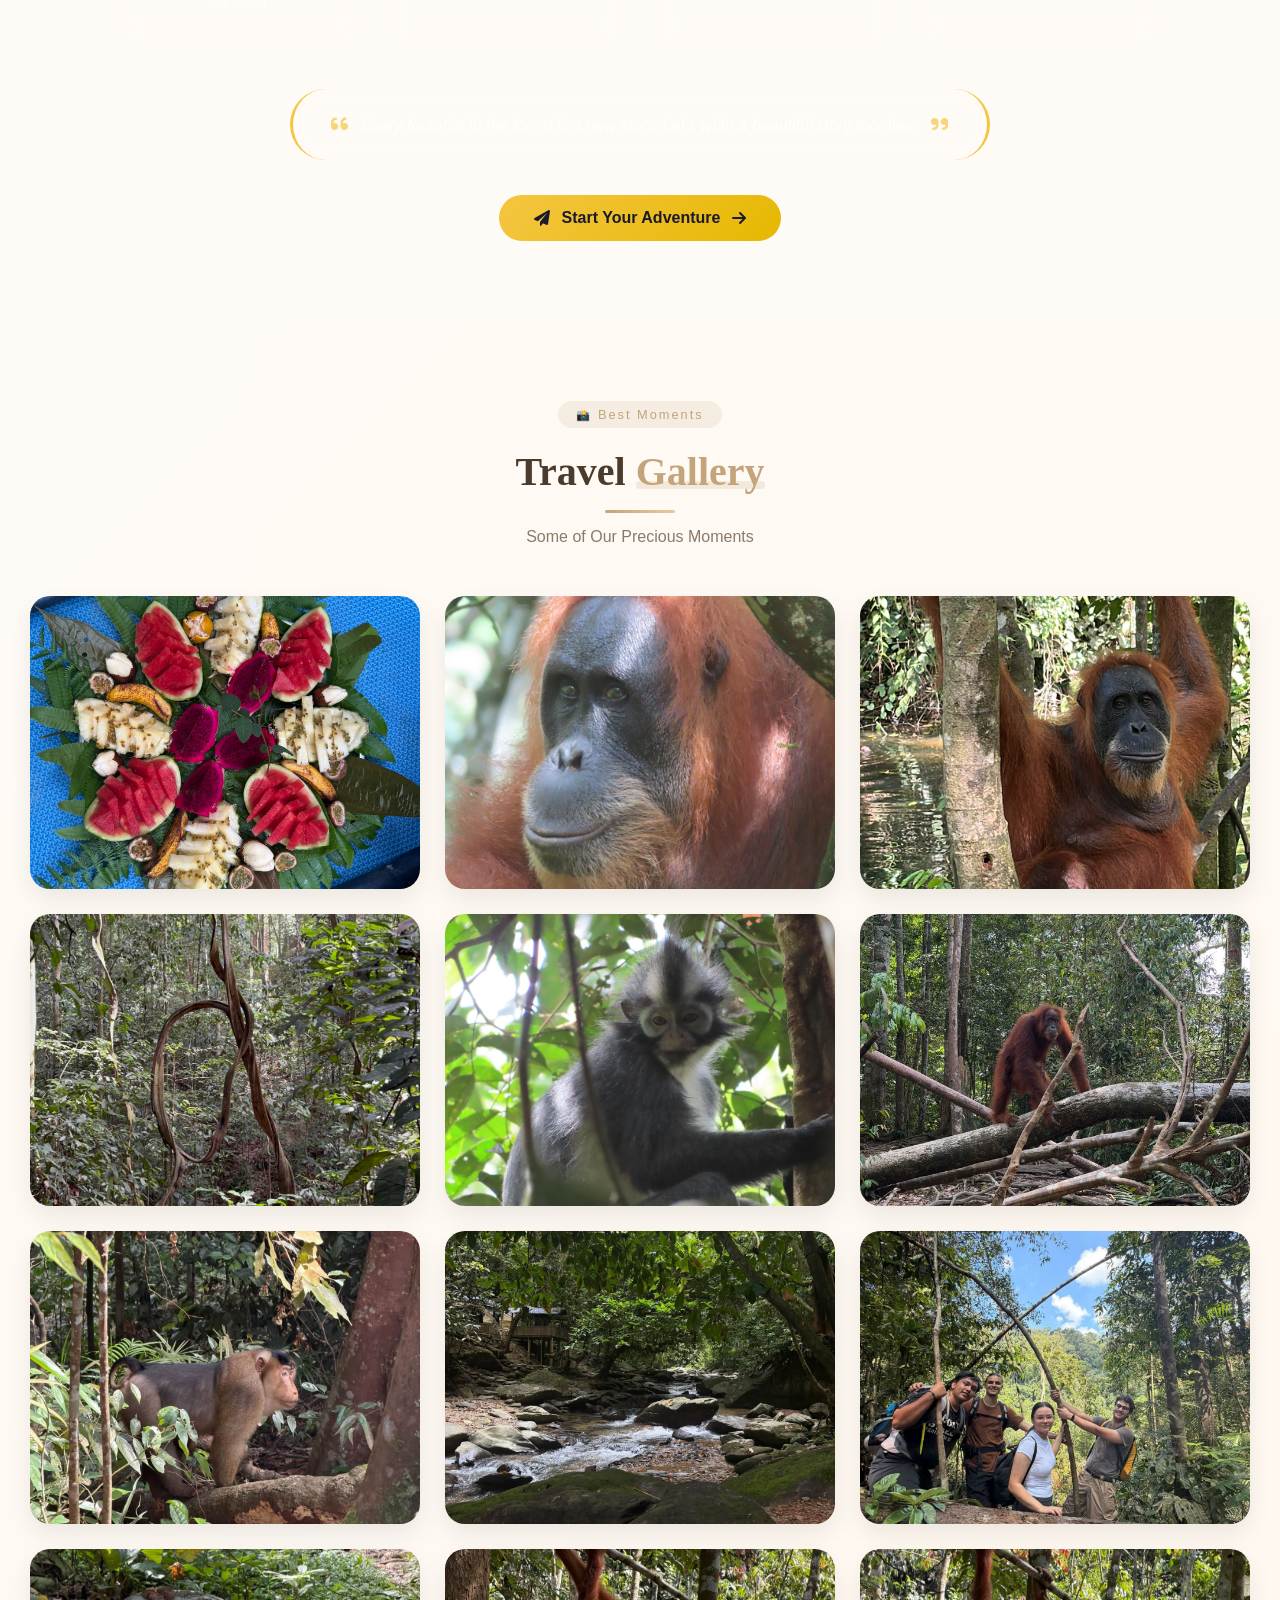
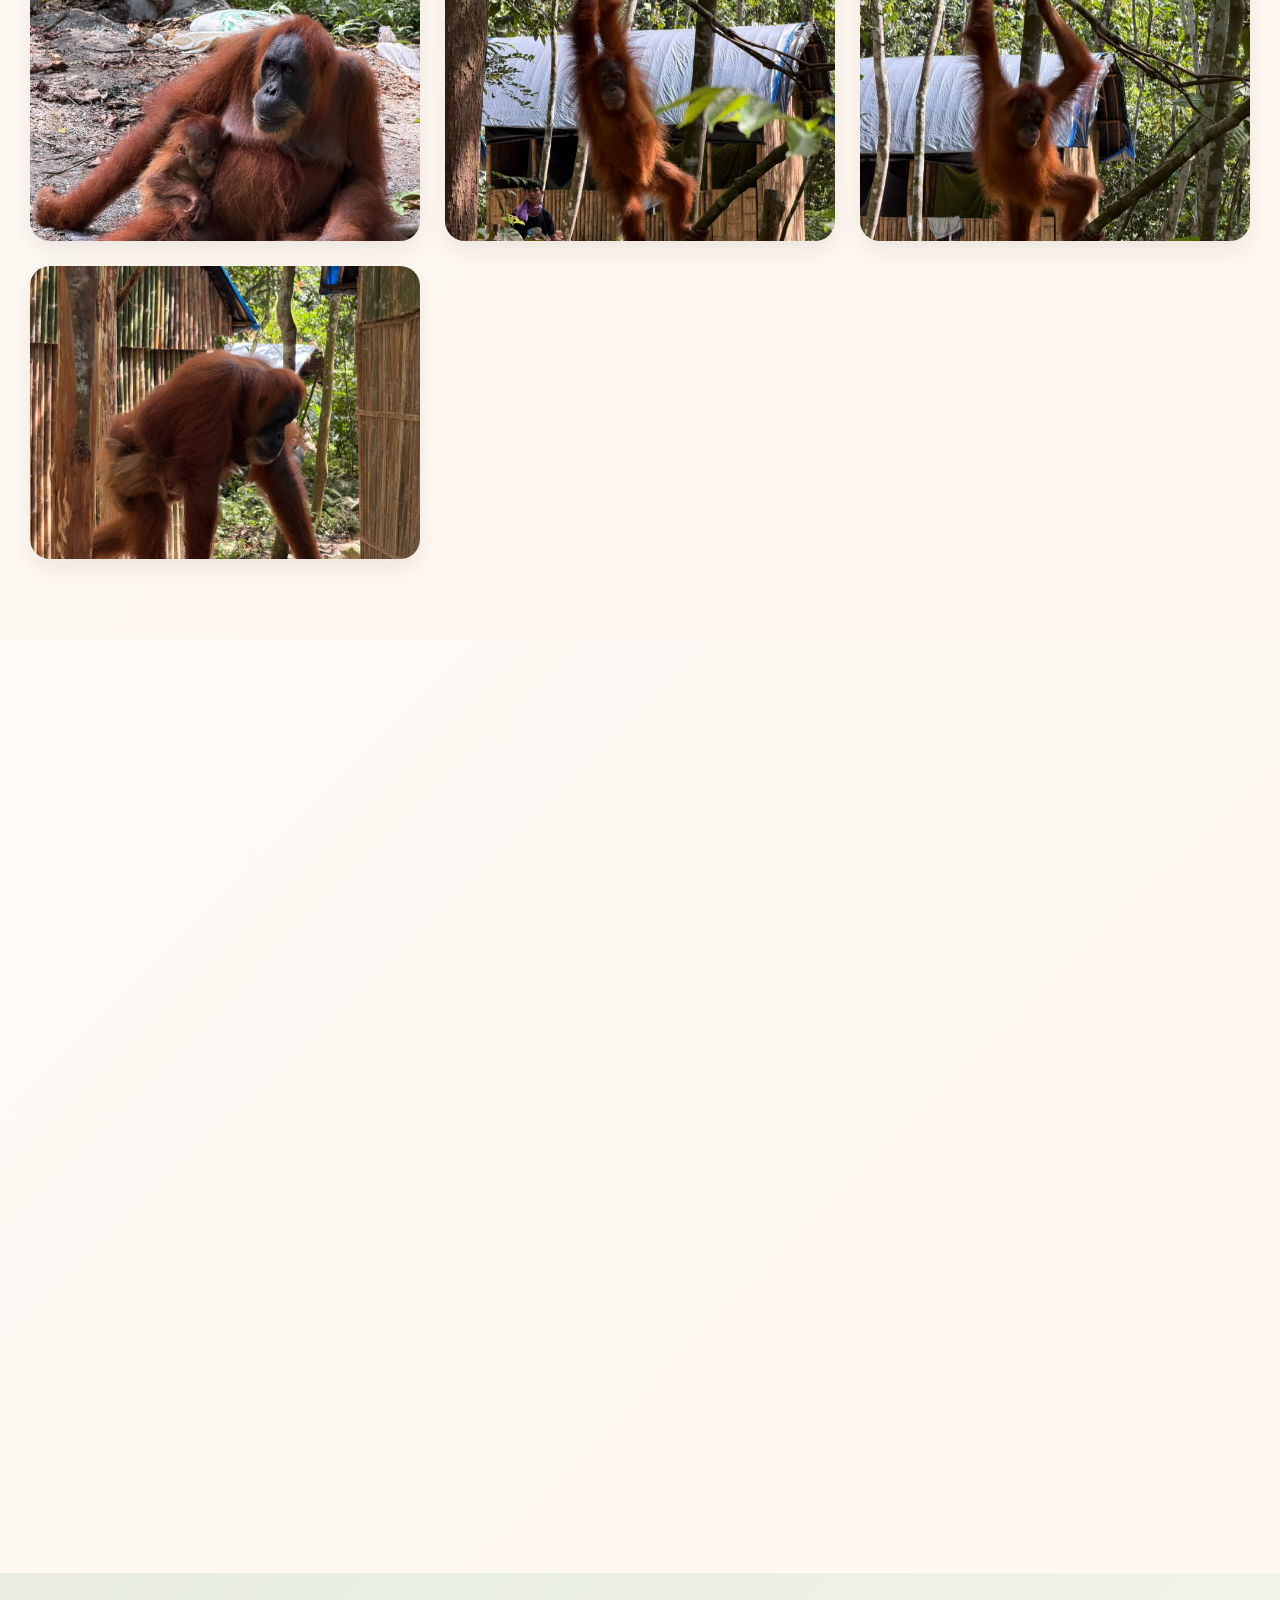
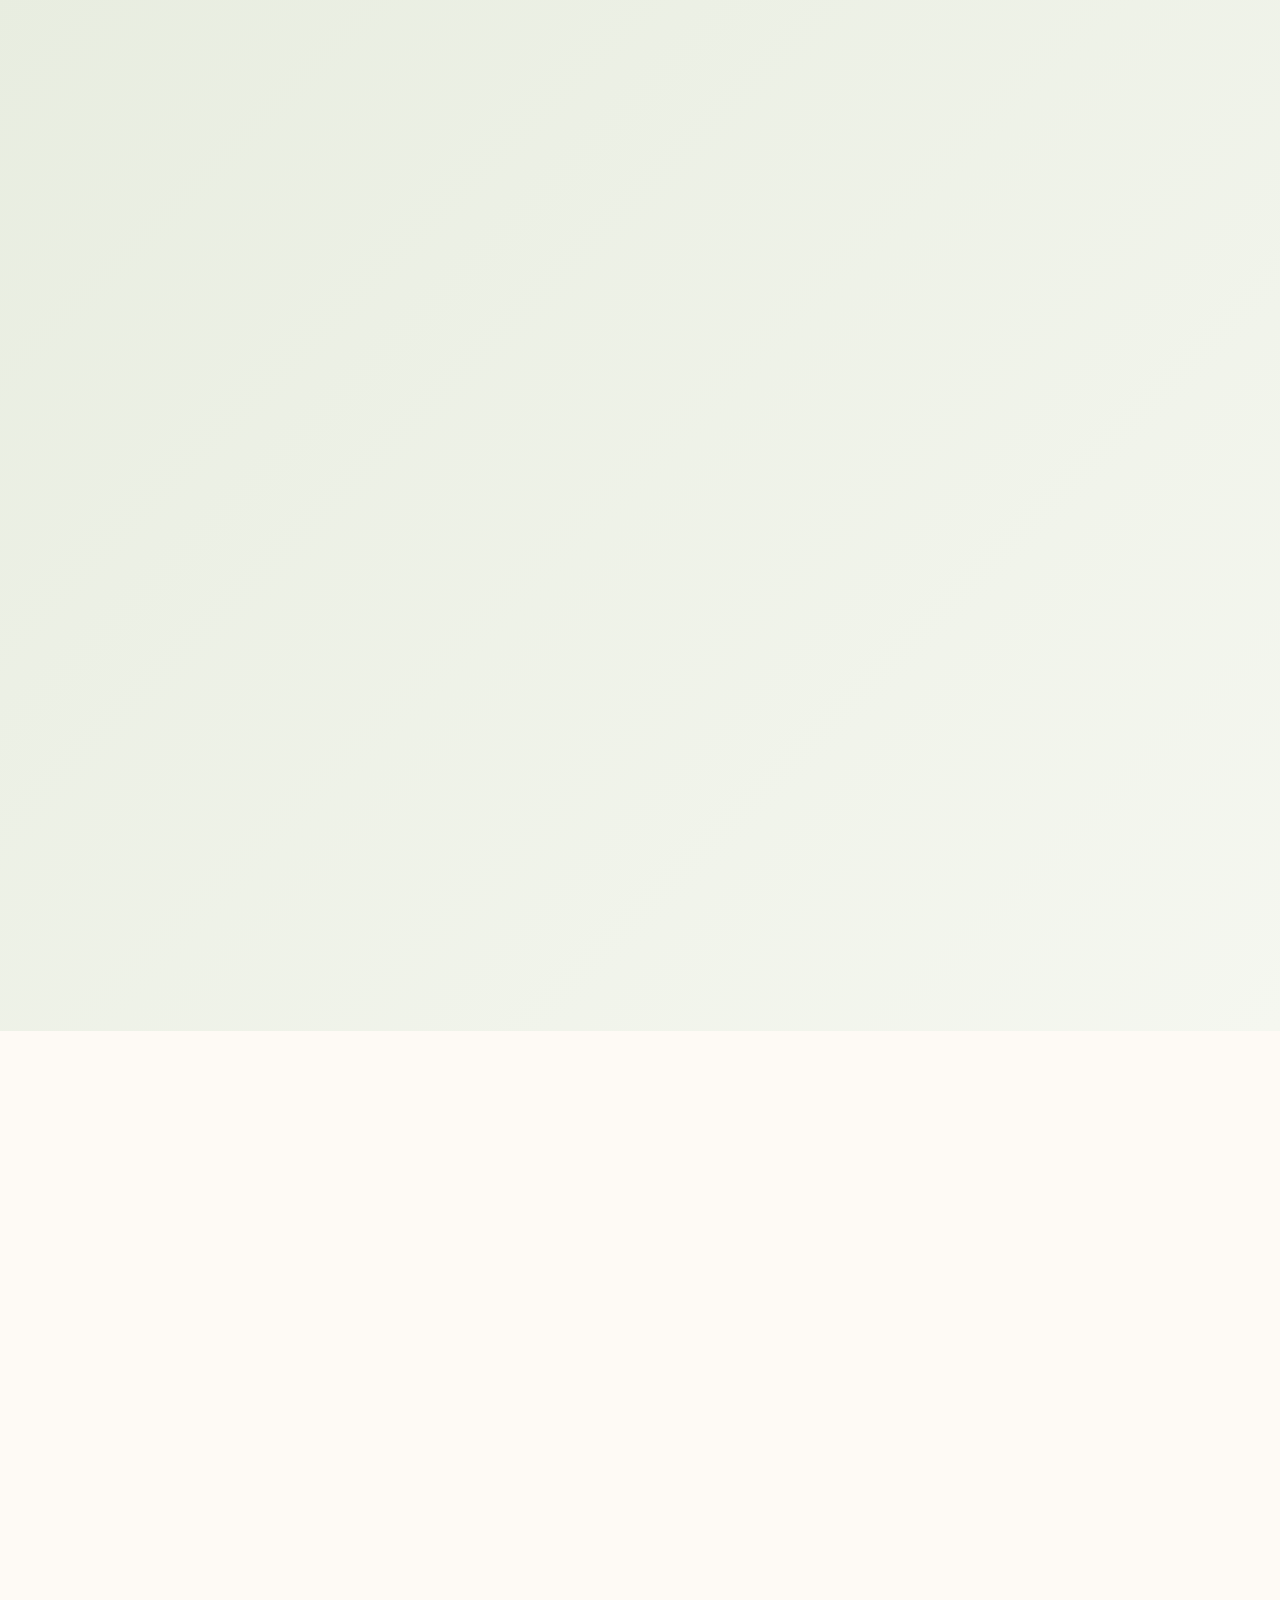
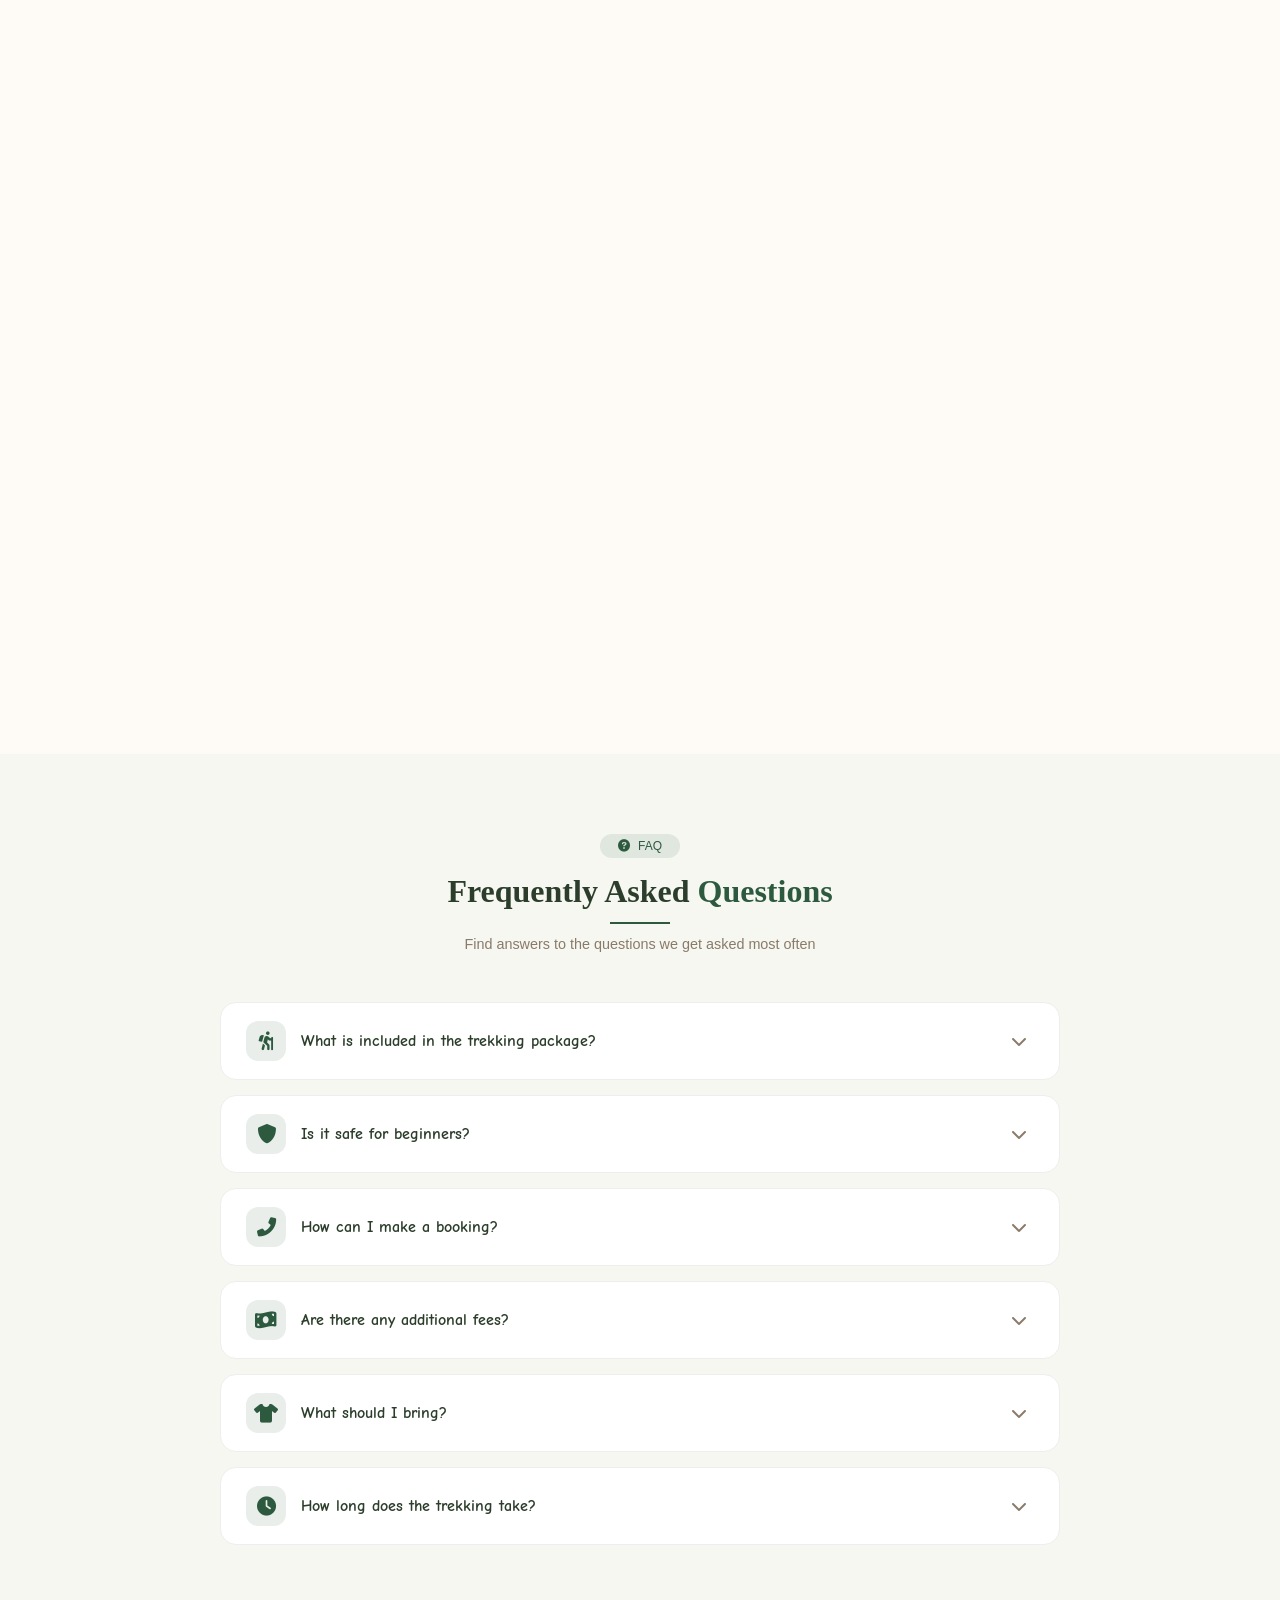
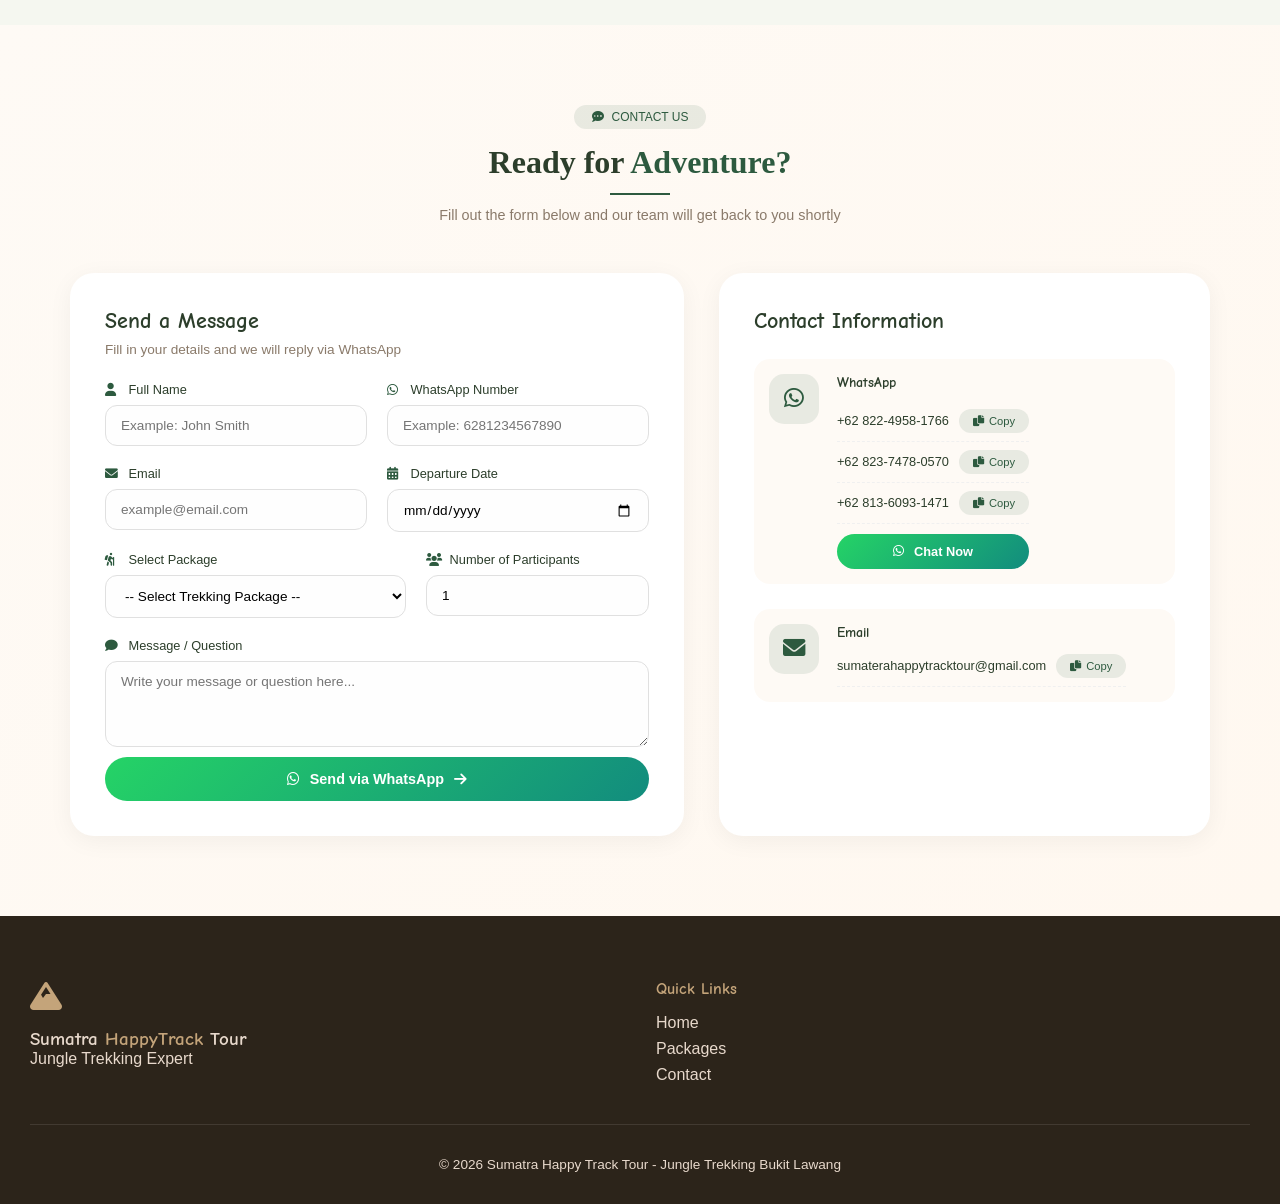
==== commit e6d91154: "Update index.html" ====
--- a/index.html
+++ b/index.html
@@ -1197,7 +1197,6 @@
         <div class="footer-content">
             <div class="footer-logo" data-aos="fade-up"><i class="fas fa-mountain"></i><h3>Sumatra <span>HappyTrack</span> Tour</h3><p>Jungle Trekking Expert</p></div>
             <div class="footer-links" data-aos="fade-up" data-aos-delay="100"><h4>Quick Links</h4><ul><li><a href="index.html#home">Home</a></li><li><a href="paket.html">Packages</a></li><li><a href="index.html#contact">Contact</a></li></ul></div>
-            <div class="footer-social" data-aos="fade-up" data-aos-delay="200"><h4>Follow Us</h4><div class="social-icons"><a href="#"><i class="fab "></i></a><a href="https://www.instagram.com/sumatrahappytracktour/"><i class="fab fa-instagram"></i></a><a href="#"><i class="fab "></i></a></div></div>
         </div>
         <div class="footer-bottom"><p>&copy; 2026 Sumatra Happy Track Tour - Jungle Trekking Bukit Lawang</p></div>
     </div>
